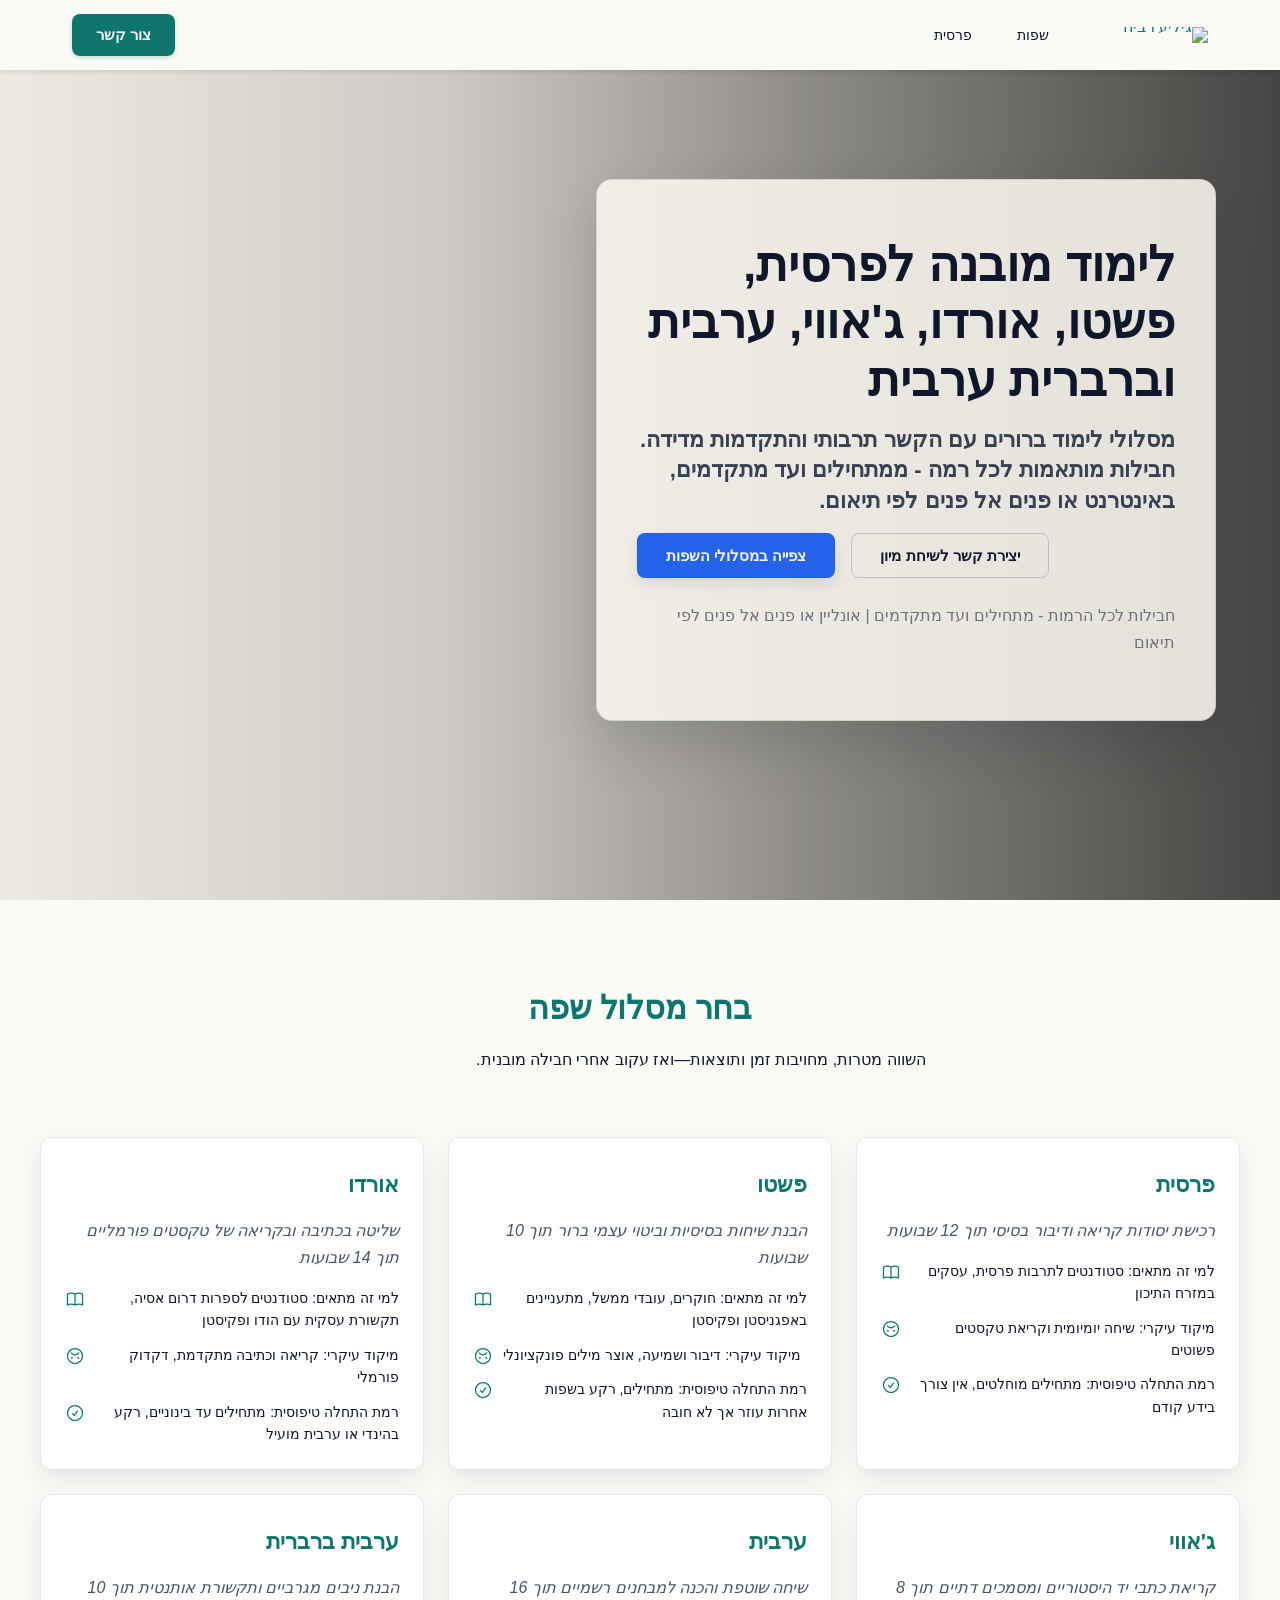
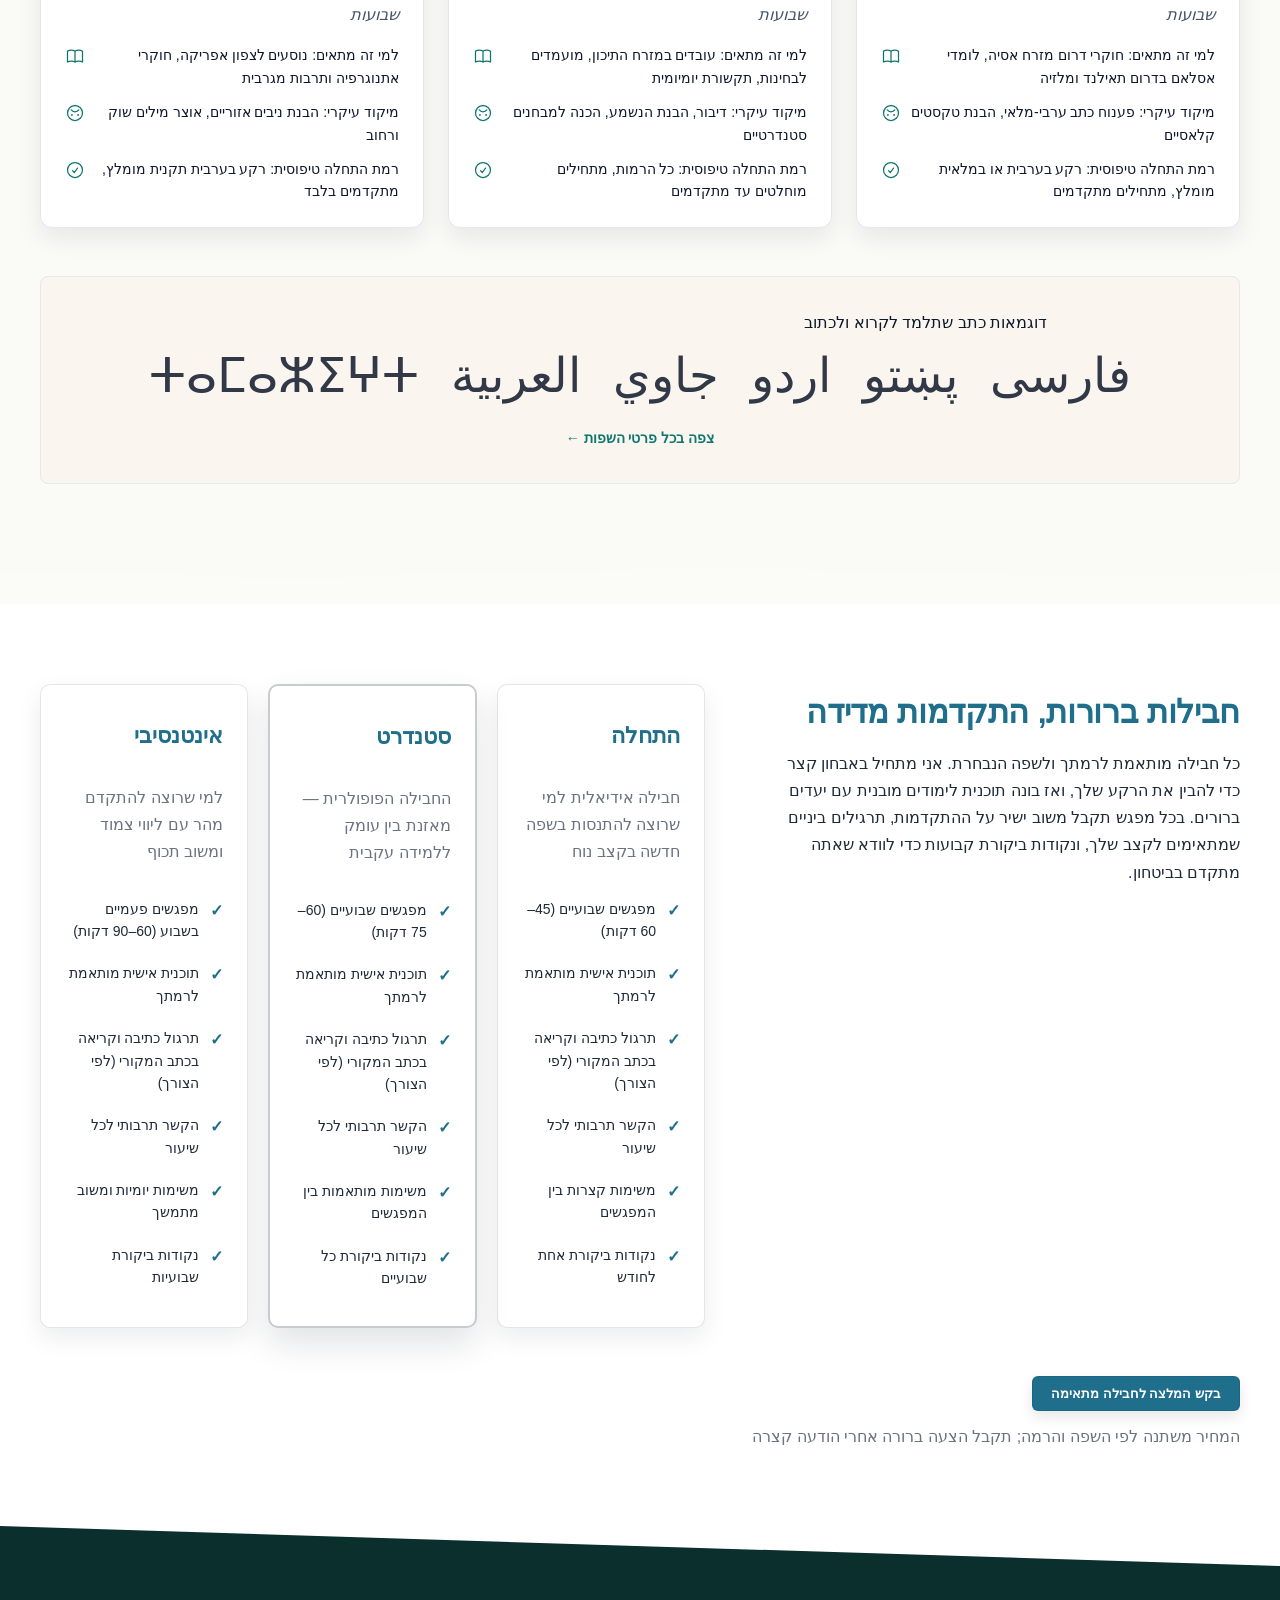
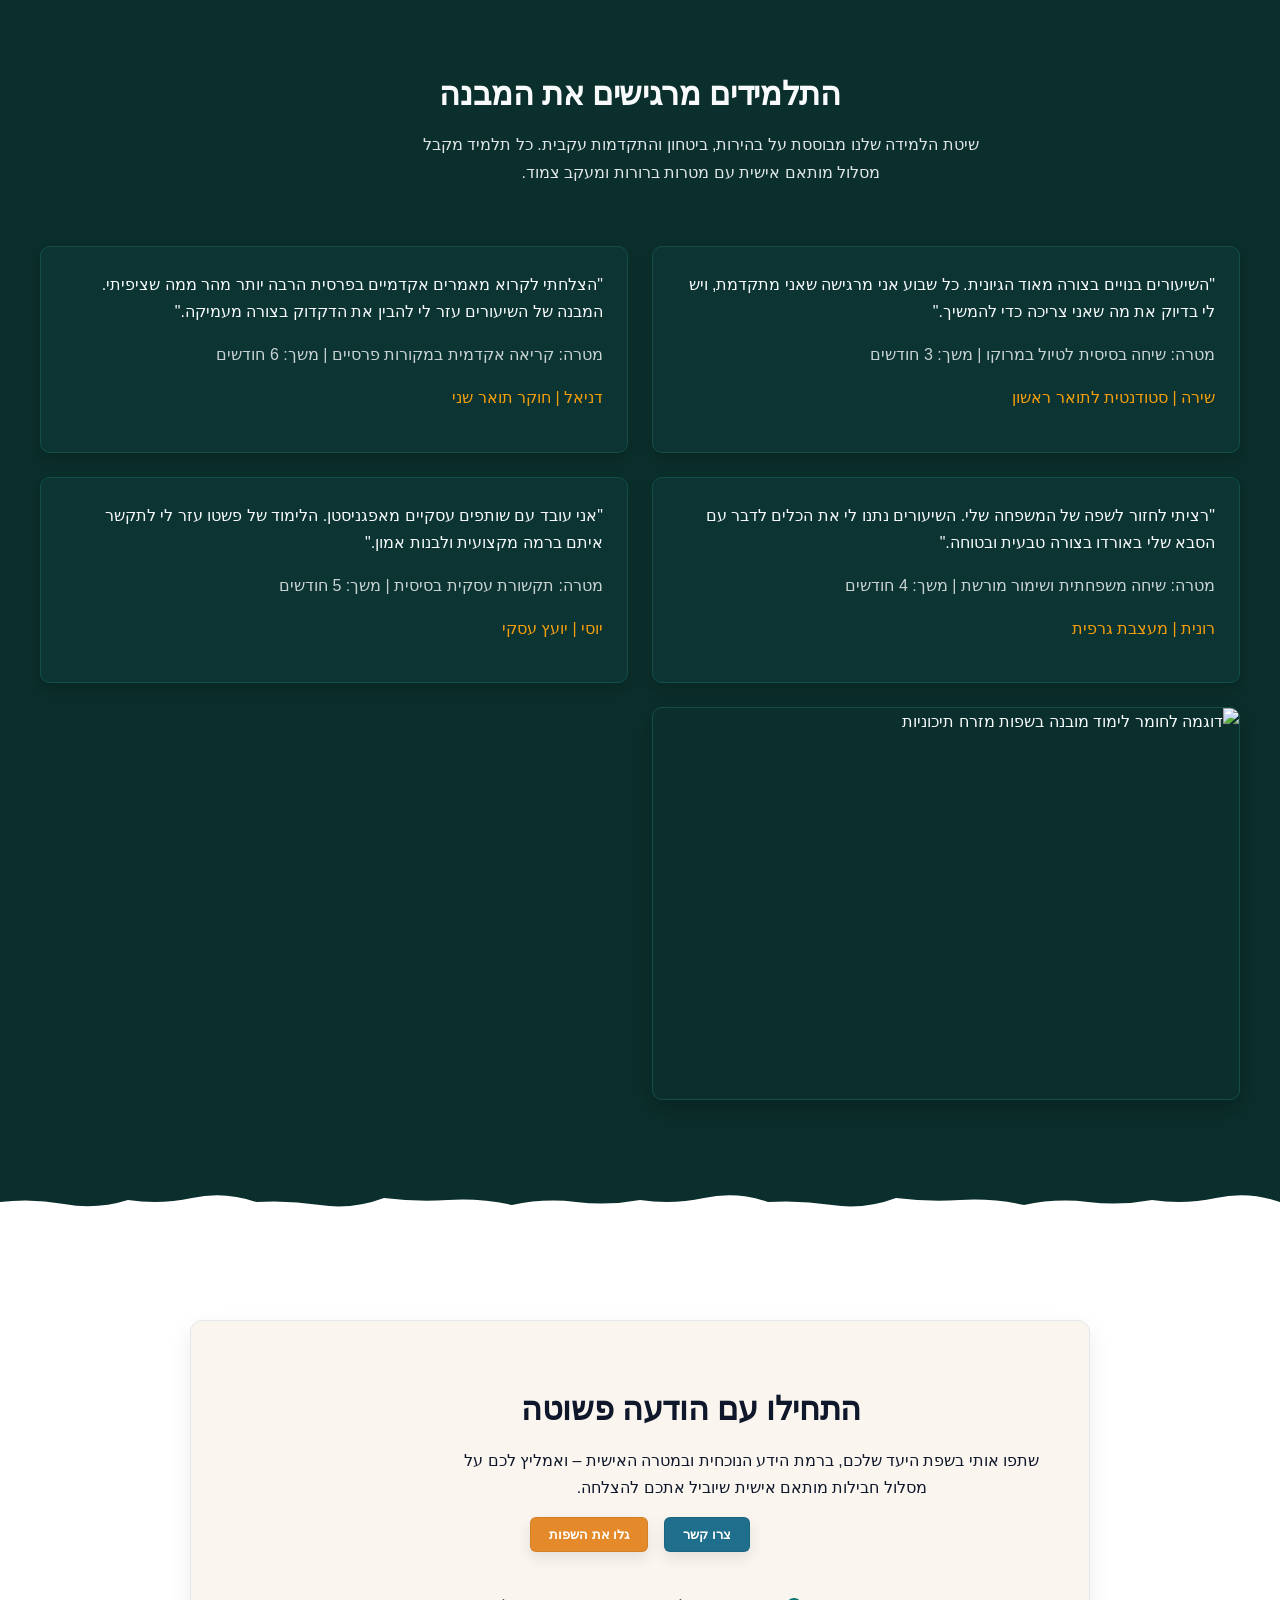
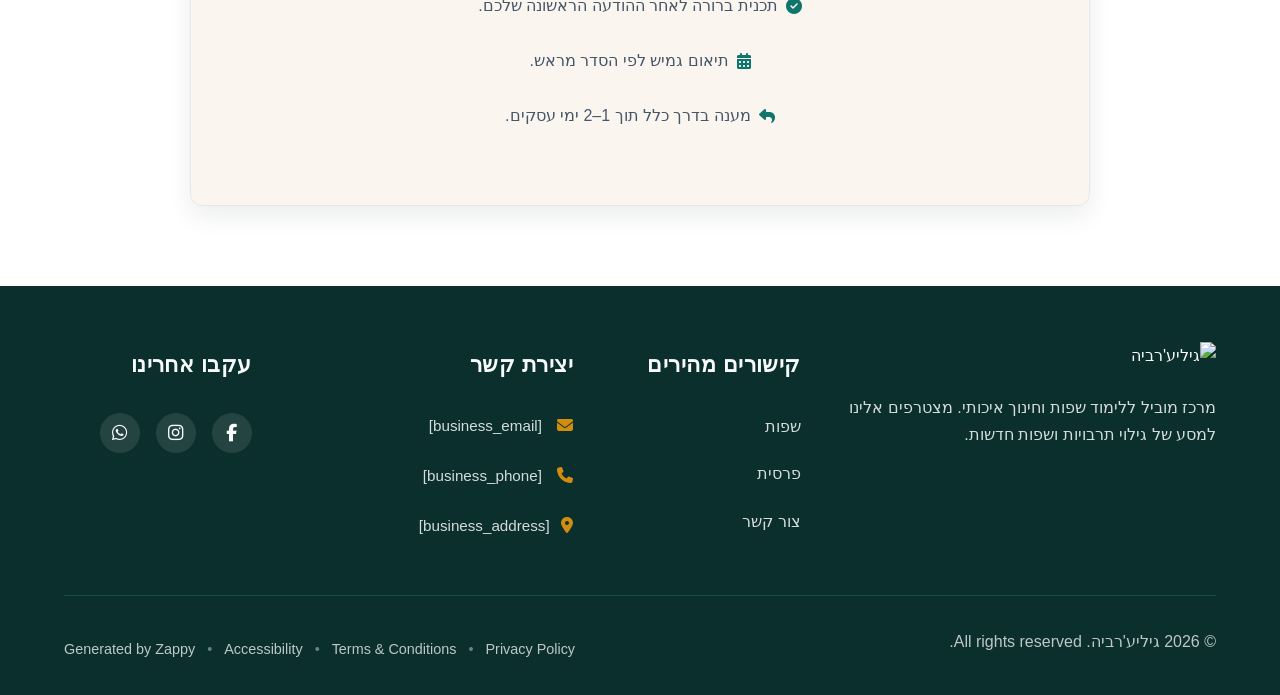
==== index.html @ d0c14323 "Background sync: Progressive GitHub Sync" ====
<!DOCTYPE html>
<html lang="he" dir="rtl">
<head>
    <meta charset="UTF-8">
    <meta name="viewport" content="width=device-width, initial-scale=1.0">
    <meta name="robots" content="index, follow">
    <title>למדו שפות מזרח תיכוניות עם מורה פרטי מומחה — גיליע&#39;רביה</title>
    <meta name="description" content="לימוד פרסית, ערבית, אורדו, פשטו וברברית עם מורה פרטי מנוסה. חבילות לימוד מותאמות אישית לכל שפה. התחילו את המסע הלשוני שלכם עוד היום!">
    <meta name="keywords" content="לימוד ערבית, מורה פרטי לפרסית בישראל, לימוד שפות מזרח תיכוניות בהדרכה פרטית, מורה לאורדו ופשטו, לימוד שפות דרום אסיה">
    
    <!-- Favicons -->
    <link rel="icon" type="image/x-icon" href="/assets/favicon.ico">
    <link rel="icon" type="image/png" sizes="16x16" href="/assets/favicon-16x16.png">
    <link rel="icon" type="image/png" sizes="32x32" href="/assets/favicon-32x32.png">
    <link rel="icon" type="image/png" sizes="48x48" href="/assets/favicon-48x48.png">
    <link rel="icon" type="image/png" sizes="192x192" href="/assets/favicon-192x192.png">
    <link rel="icon" type="image/png" sizes="512x512" href="/assets/favicon-512x512.png">
    <link rel="apple-touch-icon" href="/assets/apple-touch-icon.png">
    <!-- Zappy Analytics -->
<script>
(function() {
  'use strict';
  
  // Configuration
  var config = {
    websiteId: '30eac104-630b-41bf-9811-fc5c2acde9de',
    apiUrl: 'https://api.zappy5.com/api/analytics/track',
    sessionDuration: 30 * 60 * 1000, // 30 minutes
    visitorDuration: 30 * 24 * 60 * 60 * 1000, // 30 days
    trackPageViews: true,
    trackClicks: true,
    trackFormSubmissions: true
  };
  
  // Generate or retrieve persistent visitor ID (30 days)
  function getVisitorId() {
    var visitorKey = 'zappy_visitor_' + config.websiteId;
    var visitor = null;
    
    try {
      visitor = localStorage.getItem(visitorKey);
      if (visitor) {
        var visitorData = JSON.parse(visitor);
        var now = Date.now();
        
        // Check if visitor ID is still valid (30 days)
        if (now - visitorData.created < config.visitorDuration) {
          // Update last seen timestamp
          visitorData.lastSeen = now;
          localStorage.setItem(visitorKey, JSON.stringify(visitorData));
          return visitorData.id;
        }
      }
    } catch (e) {
      console.warn('Zappy Analytics: LocalStorage not available');
    }
    
    // Generate new visitor ID
    var newVisitorId = 'zv_' + Date.now() + '_' + Math.random().toString(36).substr(2, 9);
    
    try {
      localStorage.setItem(visitorKey, JSON.stringify({
        id: newVisitorId,
        created: Date.now(),
        lastSeen: Date.now()
      }));
    } catch (e) {
      // Continue without local storage
    }
    
    return newVisitorId;
  }
  
  // Generate or retrieve session ID (30 minutes)
  function getSessionId() {
    var sessionKey = 'zappy_session_' + config.websiteId;
    var session = null;
    
    try {
      session = sessionStorage.getItem(sessionKey);
      if (session) {
        var sessionData = JSON.parse(session);
        var now = Date.now();
        
        // Check if session is still valid
        if (now - sessionData.timestamp < config.sessionDuration) {
          // Update timestamp
          sessionData.timestamp = now;
          sessionStorage.setItem(sessionKey, JSON.stringify(sessionData));
          return sessionData.id;
        }
      }
    } catch (e) {
      console.warn('Zappy Analytics: SessionStorage not available');
    }
    
    // Generate new session ID
    var newSessionId = 'zs_' + Date.now() + '_' + Math.random().toString(36).substr(2, 9);
    
    try {
      sessionStorage.setItem(sessionKey, JSON.stringify({
        id: newSessionId,
        timestamp: Date.now()
      }));
    } catch (e) {
      // Continue without session storage
    }
    
    return newSessionId;
  }
  
  var visitorId = getVisitorId();
  var sessionId = getSessionId();
  
  // Track an event
  function trackEvent(eventType, data) {
    data = data || {};
    
    var eventData = {
      website_id: config.websiteId,
      event_type: eventType,
      page_path: window.location.pathname,
      referrer: document.referrer || 'direct',
      visitor_id: visitorId,
      session_id: sessionId,
      metadata: data
    };
    
    // Use sendBeacon if available (better for page unload events)
    if (navigator.sendBeacon) {
      var blob = new Blob([JSON.stringify(eventData)], { type: 'application/json' });
      navigator.sendBeacon(config.apiUrl, blob);
    } else {
      // Fallback to fetch
      fetch(config.apiUrl, {
        method: 'POST',
        headers: {
          'Content-Type': 'application/json'
        },
        body: JSON.stringify(eventData),
        keepalive: true
      }).catch(function(error) {
        console.warn('Zappy Analytics: Failed to track event', error);
      });
    }
  }
  
  // Track page view
  if (config.trackPageViews) {
    trackEvent('pageview', {
      title: document.title,
      url: window.location.href
    });
  }
  
  // Track clicks on important elements
  if (config.trackClicks) {
    document.addEventListener('click', function(e) {
      var target = e.target;
      
      // Track button clicks (counted as actions)
      if (target.tagName === 'BUTTON' || target.closest('button')) {
        var button = target.tagName === 'BUTTON' ? target : target.closest('button');
        trackEvent('click', {
          element: 'button',
          text: button.textContent.trim().substring(0, 100),
          id: button.id || null,
          class: button.className || null
        });
      }
      
      // Track link clicks (navigation - not counted as actions)
      else if (target.tagName === 'A' || target.closest('a')) {
        var link = target.tagName === 'A' ? target : target.closest('a');
        trackEvent('navigation', {
          element: 'link',
          text: link.textContent.trim().substring(0, 100),
          href: link.href,
          external: link.hostname !== window.location.hostname
        });
      }
    }, true);
  }
  
  // Track form submissions
  if (config.trackFormSubmissions) {
    document.addEventListener('submit', function(e) {
      var form = e.target;
      
      trackEvent('form_submit', {
        form_id: form.id || null,
        form_name: form.name || null,
        form_action: form.action || null,
        form_method: form.method || 'GET'
      });
    }, true);
  }
  
  // Track time on page (send on page unload)
  var pageLoadTime = Date.now();
  
  window.addEventListener('beforeunload', function() {
    var timeOnPage = Math.floor((Date.now() - pageLoadTime) / 1000); // in seconds
    
    trackEvent('page_unload', {
      time_on_page: timeOnPage,
      page_path: window.location.pathname
    });
  });
  
  // Expose tracking function globally for custom events
  window.zappyAnalytics = {
    track: trackEvent,
    getVisitorId: function() { return visitorId; },
    getSessionId: function() { return sessionId; }
  };
  
})();
</script>
<!-- End Zappy Analytics -->
    <meta property="og:title" content="למדו שפות מזרח תיכוניות עם מורה פרטי מומחה — גיליע'רביה">
  <meta property="og:description" content="לימוד פרסית, ערבית, אורדו, פשטו וברברית עם מורה פרטי מנוסה. חבילות לימוד מותאמות אישית לכל שפה. התחילו את המסע הלשוני שלכם עוד היום!">
  <meta property="og:type" content="website">
  <meta property="og:locale" content="he_IL">
  
  <meta name="twitter:card" content="summary_large_image">
  <meta name="twitter:title" content="למדו שפות מזרח תיכוניות עם מורה פרטי מומחה — גיליע'רביה">
  <meta name="twitter:description" content="לימוד פרסית, ערבית, אורדו, פשטו וברברית עם מורה פרטי מנוסה. חבילות לימוד מותאמות אישית לכל שפה. התחילו את המסע הלשוני שלכם עוד היום!">
  
  <link rel="stylesheet" href="https://cdnjs.cloudflare.com/ajax/libs/font-awesome/6.4.0/css/all.min.css">

    <!-- Favicons -->
    <link rel="icon" type="image/x-icon" href="/assets/favicon.ico">
    <link rel="icon" type="image/png" sizes="16x16" href="/assets/favicon-16x16.png">
    <link rel="icon" type="image/png" sizes="32x32" href="/assets/favicon-32x32.png">
    <link rel="icon" type="image/png" sizes="48x48" href="/assets/favicon-48x48.png">
    <link rel="icon" type="image/png" sizes="192x192" href="/assets/favicon-192x192.png">
    <link rel="icon" type="image/png" sizes="512x512" href="/assets/favicon-512x512.png">
    <link rel="apple-touch-icon" href="/assets/apple-touch-icon.png">
    <!-- Cookie Consent -->
    <link rel="stylesheet" href="https://cdn.jsdelivr.net/npm/vanilla-cookieconsent@3/dist/cookieconsent.css">
    <script src="https://cdn.jsdelivr.net/npm/vanilla-cookieconsent@3/dist/cookieconsent.umd.js"></script>
    <!-- Mickidum Accessibility Toolbar -->
    <script src="https://cdn.jsdelivr.net/gh/mickidum/acc_toolbar/acctoolbar/acctoolbar.min.js"></script>
    <link rel="stylesheet" href="/styles.css">

    <style id="zappy-dropdown-submenu-styles">
      /* ========== DESKTOP DROPDOWN SUBMENU STYLES ========== */
      /* Base styles for dropdown submenus - parent must be positioned */
      .nav-menu li:has(.sub-menu), nav li:has(.sub-menu), .navbar li:has(.sub-menu), #navMenu li:has(.sub-menu) { position: relative; }
      /* Submenu base - hidden by default */
      .nav-menu .sub-menu, nav .sub-menu, .navbar .sub-menu, #navMenu .sub-menu { display: block !important; position: absolute !important; top: 100%; left: 0; min-width: 220px; background: white; border-radius: 8px; box-shadow: 0 8px 25px rgba(0,0,0,0.15); padding: 8px 0; opacity: 0; visibility: hidden; transform: translateY(10px); transition: all 0.3s ease; z-index: 1000; list-style: none; pointer-events: none; }
      /* CRITICAL: Desktop hover styles to show dropdown */
      .nav-menu li:hover > .sub-menu, nav li:hover > .sub-menu, .navbar li:hover > .sub-menu, #navMenu li:hover > .sub-menu { opacity: 1 !important; visibility: visible !important; transform: translateY(0) !important; pointer-events: auto !important; }
      /* Submenu item styling */
      .sub-menu li { list-style: none; margin: 0; padding: 0; }
      .sub-menu a { display: block !important; padding: 10px 16px !important; color: #333 !important; font-weight: 500; text-decoration: none; white-space: nowrap; transition: background-color 0.2s; }
      .sub-menu a:hover { background-color: #f5f5f5; }
      /* RTL (Hebrew/Arabic) dropdown positioning */
      [dir="rtl"] .nav-menu .sub-menu, [dir="rtl"] nav .sub-menu, [dir="rtl"] .navbar .sub-menu, html[lang="he"] .nav-menu .sub-menu, html[lang="he"] nav .sub-menu, html[lang="he"] .navbar .sub-menu, html[lang="ar"] .nav-menu .sub-menu, html[lang="ar"] nav .sub-menu, html[lang="ar"] .navbar .sub-menu { left: auto !important; right: 0 !important; }
      /* Hide empty dropdown menus */
      .sub-menu:empty, .sub-menu:not(:has(li:not(.zappy-hidden-menu-item))), .sub-menu:not(:has(li)) { display: none !important; opacity: 0 !important; visibility: hidden !important; pointer-events: none !important; }
      /* Desktop: show submenu on Menu Group hover */
      li:has(.menu-group-title):hover > .sub-menu { opacity: 1 !important; visibility: visible !important; transform: translateY(0) !important; pointer-events: auto !important; }
      /* Menu Group title styling */
      .nav-menu > li > .menu-group-title, #navMenu > li > .menu-group-title { display: inline-block; padding: 0.5rem 1rem; cursor: default; user-select: none; }
      
      /* ========== MOBILE SUBMENU STYLES ========== */
      @media (max-width: 768px) {
        .nav-menu .sub-menu, nav .sub-menu, .navbar .sub-menu, #navMenu .sub-menu { position: static !important; transform: none !important; box-shadow: none !important; background: transparent !important; max-height: 0; overflow: hidden; opacity: 0; visibility: hidden; transition: max-height 0.3s ease, opacity 0.3s ease; padding: 0 !important; border-radius: 0 !important; }
        .sub-menu.mobile-expanded { max-height: 500px !important; opacity: 1 !important; visibility: visible !important; padding: 8px 0 8px 16px !important; }
        [dir="rtl"] .sub-menu.mobile-expanded, html[lang="he"] .sub-menu.mobile-expanded { padding: 8px 16px 8px 0 !important; }
        /* Disable hover behavior on mobile */
        .nav-menu li:hover > .sub-menu, nav li:hover > .sub-menu, .navbar li:hover > .sub-menu, #navMenu li:hover > .sub-menu { opacity: 0; visibility: hidden; pointer-events: none; }
        .nav-menu li > .sub-menu.mobile-expanded, nav li > .sub-menu.mobile-expanded, .navbar li > .sub-menu.mobile-expanded, #navMenu li > .sub-menu.mobile-expanded { opacity: 1 !important; visibility: visible !important; pointer-events: auto !important; }
        .nav-menu li:has(.sub-menu), nav li:has(.sub-menu), .navbar li:has(.sub-menu), #navMenu li:has(.sub-menu) { display: flex !important; flex-wrap: wrap !important; align-items: center !important; position: relative !important; min-height: 44px !important; }
        .nav-menu li:has(.sub-menu) > a, nav li:has(.sub-menu) > a, .navbar li:has(.sub-menu) > a, #navMenu li:has(.sub-menu) > a { flex: 1 !important; min-width: 0 !important; }
        .nav-menu li:has(.sub-menu) > .menu-group-title, nav li:has(.sub-menu) > .menu-group-title, .navbar li:has(.sub-menu) > .menu-group-title, #navMenu li:has(.sub-menu) > .menu-group-title { flex: 1 !important; min-width: 0 !important; padding: 0 !important; line-height: inherit !important; }
        .nav-menu li:has(.sub-menu) > .sub-menu, nav li:has(.sub-menu) > .sub-menu, .navbar li:has(.sub-menu) > .sub-menu, #navMenu li:has(.sub-menu) > .sub-menu { flex-basis: 100% !important; width: 100% !important; }
        .nav-menu li:has(.sub-menu) > a [class*="chevron"], .nav-menu li:has(.sub-menu) > a [class*="arrow"], .nav-menu li:has(.sub-menu) > a .fa-chevron-down, .nav-menu li:has(.sub-menu) > a .fa-angle-down, nav li:has(.sub-menu) > a [class*="chevron"], nav li:has(.sub-menu) > a [class*="arrow"], #navMenu li:has(.sub-menu) > a [class*="chevron"], #navMenu li:has(.sub-menu) > a [class*="arrow"] { display: none !important; visibility: hidden !important; }
        .mobile-submenu-toggle { display: flex !important; align-items: center !important; justify-content: center !important; width: 44px !important; height: auto !important; background: transparent !important; border: none !important; cursor: pointer !important; color: var(--text-dark) !important; position: static !important; flex-shrink: 0 !important; align-self: stretch !important; z-index: 2 !important; padding: 0 !important; margin: 0 !important; }
        .mobile-submenu-toggle::after { content: '' !important; width: 0 !important; height: 0 !important; border-left: 6px solid transparent !important; border-right: 6px solid transparent !important; border-top: 7px solid currentColor !important; transition: transform 0.3s ease !important; }
        .mobile-submenu-toggle.expanded::after { transform: rotate(180deg) !important; }
        .sub-menu a { padding: 10px 0 !important; display: block !important; color: var(--text-dark) !important; }
        .navbar .sub-menu li a, nav.navbar .sub-menu li a, .zappy-products-dropdown .sub-menu a { color: var(--text-dark) !important; }
      }
      @media (min-width: 769px) { .mobile-submenu-toggle { display: none !important; } }
    </style>

    <style id="zappy-widget-visibility">
      #mic-access-tool-general-button, .mic-access-tool-general-button,
      #mic-init-access-tool .mic-access-tool-general-button, #mic-init-access-tool #mic-access-tool-general-button,
      ._access-icon, #mic-access-tool-box, .mic-access-tool-box,
      #mic-init-access-tool #mic-access-tool-box, div[id*="mic-access-tool-box"], ._access-menu {
        display: none !important; visibility: hidden !important; opacity: 0 !important; pointer-events: none !important;
      }
    </style>
</head>
<body>

  <nav class="navbar" dir="rtl">
  <button class="mobile-toggle" id="mobileToggle" aria-label="Menu">
    <svg class="hamburger-icon" width="24" height="24" viewbox="0 0 24 24" fill="none">
      <path d="M3 12h18M3 6h18M3 18h18" stroke="currentColor" stroke-width="2" stroke-linecap="round"></path>
    </svg>
    <svg class="close-icon" width="24" height="24" viewbox="0 0 24 24" fill="none" style="display:none;">
      <path d="M18 6L6 18M6 6l12 12" stroke="currentColor" stroke-width="2" stroke-linecap="round"></path>
    </svg>
  </button>
  
  <button class="phone-header-btn" aria-label="Call">
    <svg width="20" height="20" viewbox="0 0 24 24" fill="currentColor">
      <path d="M22 16.92v3a2 2 0 0 1-2.18 2 19.79 19.79 0 0 1-8.63-3.07 19.5 19.5 0 0 1-6-6 19.79 19.79 0 0 1-3.07-8.67A2 2 0 0 1 4.11 2h3a2 2 0 0 1 2 1.72 12.84 12.84 0 0 0 .7 2.81 2 2 0 0 1-.45 2.11L8.09 9.91a16 16 0 0 0 6 6l1.27-1.27a2 2 0 0 1 2.11-.45 12.84 12.84 0 0 0 2.81.7A2 2 0 0 1 22 16.92z"></path>
    </svg>
  </button>
  
  <div class="nav-container">
    <div class="nav-brand">
      <a href="/" class="logo-link">
        <img src="/assets/business-logo.webp" alt="גיליע&#39;רביה" class="logo">
      </a>
    </div>
    
    <ul class="nav-menu" id="navMenu"><li><a href="/languages">שפות</a></li><li><a href="/languages/persian">פרסית</a></li></ul>
    
    <div class="nav-cta-container">
      <a href="/contact" class="nav-cta-btn">צור קשר</a>
    </div>
  </div>
</nav>
  
  <main>
    <section class="index-hero-section" data-layout-spec="בית-hero" data-hero-type="fullscreen-scrim">
  <div class="index-hero-section__bg-wrapper">
    <img data-hero-bg="true" data-placeholder="index-hero-bg" data-context="Bright, warm tutoring moment: a clean wooden desk with an open notebook showing Arabic script practice, a pen resting on the page, soft natural daylight streaming from a window, creating a calm and focused learning atmosphere. The scene should feel inviting and educational, with subtle warm tones and gentle shadows. The composition should leave clear space in the center-right area for text overlay." width="1920" height="1080" src="/assets/site-index-hero-bg.webp" alt="סביבת לימוד שקטה ומזמינה עם מחברת ערבית פתוחה על שולחן עץ" class="index-hero-section__bg-image">
  </div>
  
  <div class="index-hero-section__scrim" aria-hidden="true"></div>
  
  <div class="index-hero-section__content-wrapper">
    <div class="index-hero-section__overlay-card">
      <h1 class="index-hero-section__headline">לימוד מובנה לפרסית, פשטו, אורדו, ג'אווי, ערבית וברברית ערבית</h1>
      <h3 class="index-hero-section__subtitle">מסלולי לימוד ברורים עם הקשר תרבותי והתקדמות מדידה. חבילות מותאמות לכל רמה - ממתחילים ועד מתקדמים, באינטרנט או פנים אל פנים לפי תיאום.</h3>
      
      <div class="index-hero-section__cta-row">
        <a href="/languages" class="index-hero-section__btn-primary">צפייה במסלולי השפות</a>
        <a href="/contact" class="index-hero-section__btn-secondary">יצירת קשר לשיחת מיון</a>
      </div>
      
      <p class="index-hero-section__micro-proof">חבילות לכל הרמות - מתחילים ועד מתקדמים | אונליין או פנים אל פנים לפי תיאום</p>
    </div>
  </div>
</section>

<section class="index-showcase-section" data-layout-spec="בית-showcase">
  <div class="showcase-container">
    <div class="showcase-intro">
      <h2>בחר מסלול שפה</h2>
      <p>השווה מטרות, מחויבות זמן ותוצאות—ואז עקוב אחרי חבילה מובנית.</p>
    </div>

    <div class="showcase-grid">
      <!-- Card 1: Persian -->
      <div class="language-card">
        <h3>פרסית</h3>
        <p class="card-promise">רכישת יסודות קריאה ודיבור בסיסי תוך 12 שבועות</p>
        <ul class="card-bullets">
          <li>
            <svg data-element-type="icon" data-icon-type="svg" class="bullet-icon" viewbox="0 0 24 24" fill="none" xmlns="http://www.w3.org/2000/svg">
              <path d="M12 6.25278V19.2528M12 6.25278C10.8321 5.47686 9.24649 5 7.5 5C5.75351 5 4.16789 5.47686 3 6.25278V19.2528C4.16789 18.4769 5.75351 18 7.5 18C9.24649 18 10.8321 18.4769 12 19.2528M12 6.25278C13.1679 5.47686 14.7535 5 16.5 5C18.2465 5 19.8321 5.47686 21 6.25278V19.2528C19.8321 18.4769 18.2465 18 16.5 18C14.7535 18 13.1679 18.4769 12 19.2528" stroke="currentColor" stroke-width="1.5" stroke-linecap="round" stroke-linejoin="round"></path>
            </svg>
            <span>למי זה מתאים: סטודנטים לתרבות פרסית, עסקים במזרח התיכון</span>
          </li>
          <li>
            <svg data-element-type="icon" data-icon-type="svg" class="bullet-icon" viewbox="0 0 24 24" fill="none" xmlns="http://www.w3.org/2000/svg">
              <path d="M7.5 8.25C7.5 8.25 9 10.5 12 10.5C15 10.5 16.5 8.25 16.5 8.25M8.25 14.25H8.26M15.75 14.25H15.76M21 12C21 16.9706 16.9706 21 12 21C7.02944 21 3 16.9706 3 12C3 7.02944 7.02944 3 12 3C16.9706 3 21 7.02944 21 12ZM8.625 14.25C8.625 14.4571 8.45711 14.625 8.25 14.625C8.04289 14.625 7.875 14.4571 7.875 14.25C7.875 14.0429 8.04289 13.875 8.25 13.875C8.45711 13.875 8.625 14.0429 8.625 14.25ZM16.125 14.25C16.125 14.4571 15.9571 14.625 15.75 14.625C15.5429 14.625 15.375 14.4571 15.375 14.25C15.375 14.0429 15.5429 13.875 15.75 13.875C15.9571 13.875 16.125 14.0429 16.125 14.25Z" stroke="currentColor" stroke-width="1.5" stroke-linecap="round" stroke-linejoin="round"></path>
            </svg>
            <span>מיקוד עיקרי: שיחה יומיומית וקריאת טקסטים פשוטים</span>
          </li>
          <li>
            <svg data-element-type="icon" data-icon-type="svg" class="bullet-icon" viewbox="0 0 24 24" fill="none" xmlns="http://www.w3.org/2000/svg">
              <path d="M9 12.75L11.25 15L15 9.75M21 12C21 16.9706 16.9706 21 12 21C7.02944 21 3 16.9706 3 12C3 7.02944 7.02944 3 12 3C16.9706 3 21 7.02944 21 12Z" stroke="currentColor" stroke-width="1.5" stroke-linecap="round" stroke-linejoin="round"></path>
            </svg>
            <span>רמת התחלה טיפוסית: מתחילים מוחלטים, אין צורך בידע קודם</span>
          </li>
        </ul>
      </div>

      <!-- Card 2: Pashto -->
      <div class="language-card">
        <h3>פשטו</h3>
        <p class="card-promise">הבנת שיחות בסיסיות וביטוי עצמי ברור תוך 10 שבועות</p>
        <ul class="card-bullets">
          <li>
            <svg data-element-type="icon" data-icon-type="svg" class="bullet-icon" viewbox="0 0 24 24" fill="none" xmlns="http://www.w3.org/2000/svg">
              <path d="M12 6.25278V19.2528M12 6.25278C10.8321 5.47686 9.24649 5 7.5 5C5.75351 5 4.16789 5.47686 3 6.25278V19.2528C4.16789 18.4769 5.75351 18 7.5 18C9.24649 18 10.8321 18.4769 12 19.2528M12 6.25278C13.1679 5.47686 14.7535 5 16.5 5C18.2465 5 19.8321 5.47686 21 6.25278V19.2528C19.8321 18.4769 18.2465 18 16.5 18C14.7535 18 13.1679 18.4769 12 19.2528" stroke="currentColor" stroke-width="1.5" stroke-linecap="round" stroke-linejoin="round"></path>
            </svg>
            <span>למי זה מתאים: חוקרים, עובדי ממשל, מתעניינים באפגניסטן ופקיסטן</span>
          </li>
          <li>
            <svg data-element-type="icon" data-icon-type="svg" class="bullet-icon" viewbox="0 0 24 24" fill="none" xmlns="http://www.w3.org/2000/svg">
              <path d="M7.5 8.25C7.5 8.25 9 10.5 12 10.5C15 10.5 16.5 8.25 16.5 8.25M8.25 14.25H8.26M15.75 14.25H15.76M21 12C21 16.9706 16.9706 21 12 21C7.02944 21 3 16.9706 3 12C3 7.02944 7.02944 3 12 3C16.9706 3 21 7.02944 21 12ZM8.625 14.25C8.625 14.4571 8.45711 14.625 8.25 14.625C8.04289 14.625 7.875 14.4571 7.875 14.25C7.875 14.0429 8.04289 13.875 8.25 13.875C8.45711 13.875 8.625 14.0429 8.625 14.25ZM16.125 14.25C16.125 14.4571 15.9571 14.625 15.75 14.625C15.5429 14.625 15.375 14.4571 15.375 14.25C15.375 14.0429 15.5429 13.875 15.75 13.875C15.9571 13.875 16.125 14.0429 16.125 14.25Z" stroke="currentColor" stroke-width="1.5" stroke-linecap="round" stroke-linejoin="round"></path>
            </svg>
            <span>מיקוד עיקרי: דיבור ושמיעה, אוצר מילים פונקציונלי</span>
          </li>
          <li>
            <svg data-element-type="icon" data-icon-type="svg" class="bullet-icon" viewbox="0 0 24 24" fill="none" xmlns="http://www.w3.org/2000/svg">
              <path d="M9 12.75L11.25 15L15 9.75M21 12C21 16.9706 16.9706 21 12 21C7.02944 21 3 16.9706 3 12C3 7.02944 7.02944 3 12 3C16.9706 3 21 7.02944 21 12Z" stroke="currentColor" stroke-width="1.5" stroke-linecap="round" stroke-linejoin="round"></path>
            </svg>
            <span>רמת התחלה טיפוסית: מתחילים, רקע בשפות אחרות עוזר אך לא חובה</span>
          </li>
        </ul>
      </div>

      <!-- Card 3: Urdu -->
      <div class="language-card">
        <h3>אורדו</h3>
        <p class="card-promise">שליטה בכתיבה ובקריאה של טקסטים פורמליים תוך 14 שבועות</p>
        <ul class="card-bullets">
          <li>
            <svg data-element-type="icon" data-icon-type="svg" class="bullet-icon" viewbox="0 0 24 24" fill="none" xmlns="http://www.w3.org/2000/svg">
              <path d="M12 6.25278V19.2528M12 6.25278C10.8321 5.47686 9.24649 5 7.5 5C5.75351 5 4.16789 5.47686 3 6.25278V19.2528C4.16789 18.4769 5.75351 18 7.5 18C9.24649 18 10.8321 18.4769 12 19.2528M12 6.25278C13.1679 5.47686 14.7535 5 16.5 5C18.2465 5 19.8321 5.47686 21 6.25278V19.2528C19.8321 18.4769 18.2465 18 16.5 18C14.7535 18 13.1679 18.4769 12 19.2528" stroke="currentColor" stroke-width="1.5" stroke-linecap="round" stroke-linejoin="round"></path>
            </svg>
            <span>למי זה מתאים: סטודנטים לספרות דרום אסיה, תקשורת עסקית עם הודו ופקיסטן</span>
          </li>
          <li>
            <svg data-element-type="icon" data-icon-type="svg" class="bullet-icon" viewbox="0 0 24 24" fill="none" xmlns="http://www.w3.org/2000/svg">
              <path d="M7.5 8.25C7.5 8.25 9 10.5 12 10.5C15 10.5 16.5 8.25 16.5 8.25M8.25 14.25H8.26M15.75 14.25H15.76M21 12C21 16.9706 16.9706 21 12 21C7.02944 21 3 16.9706 3 12C3 7.02944 7.02944 3 12 3C16.9706 3 21 7.02944 21 12ZM8.625 14.25C8.625 14.4571 8.45711 14.625 8.25 14.625C8.04289 14.625 7.875 14.4571 7.875 14.25C7.875 14.0429 8.04289 13.875 8.25 13.875C8.45711 13.875 8.625 14.0429 8.625 14.25ZM16.125 14.25C16.125 14.4571 15.9571 14.625 15.75 14.625C15.5429 14.625 15.375 14.4571 15.375 14.25C15.375 14.0429 15.5429 13.875 15.75 13.875C15.9571 13.875 16.125 14.0429 16.125 14.25Z" stroke="currentColor" stroke-width="1.5" stroke-linecap="round" stroke-linejoin="round"></path>
            </svg>
            <span>מיקוד עיקרי: קריאה וכתיבה מתקדמת, דקדוק פורמלי</span>
          </li>
          <li>
            <svg data-element-type="icon" data-icon-type="svg" class="bullet-icon" viewbox="0 0 24 24" fill="none" xmlns="http://www.w3.org/2000/svg">
              <path d="M9 12.75L11.25 15L15 9.75M21 12C21 16.9706 16.9706 21 12 21C7.02944 21 3 16.9706 3 12C3 7.02944 7.02944 3 12 3C16.9706 3 21 7.02944 21 12Z" stroke="currentColor" stroke-width="1.5" stroke-linecap="round" stroke-linejoin="round"></path>
            </svg>
            <span>רמת התחלה טיפוסית: מתחילים עד בינוניים, רקע בהינדי או ערבית מועיל</span>
          </li>
        </ul>
      </div>

      <!-- Card 4: Jawi -->
      <div class="language-card">
        <h3>ג'אווי</h3>
        <p class="card-promise">קריאת כתבי יד היסטוריים ומסמכים דתיים תוך 8 שבועות</p>
        <ul class="card-bullets">
          <li>
            <svg data-element-type="icon" data-icon-type="svg" class="bullet-icon" viewbox="0 0 24 24" fill="none" xmlns="http://www.w3.org/2000/svg">
              <path d="M12 6.25278V19.2528M12 6.25278C10.8321 5.47686 9.24649 5 7.5 5C5.75351 5 4.16789 5.47686 3 6.25278V19.2528C4.16789 18.4769 5.75351 18 7.5 18C9.24649 18 10.8321 18.4769 12 19.2528M12 6.25278C13.1679 5.47686 14.7535 5 16.5 5C18.2465 5 19.8321 5.47686 21 6.25278V19.2528C19.8321 18.4769 18.2465 18 16.5 18C14.7535 18 13.1679 18.4769 12 19.2528" stroke="currentColor" stroke-width="1.5" stroke-linecap="round" stroke-linejoin="round"></path>
            </svg>
            <span>למי זה מתאים: חוקרי דרום מזרח אסיה, לומדי אסלאם בדרום תאילנד ומלזיה</span>
          </li>
          <li>
            <svg data-element-type="icon" data-icon-type="svg" class="bullet-icon" viewbox="0 0 24 24" fill="none" xmlns="http://www.w3.org/2000/svg">
              <path d="M7.5 8.25C7.5 8.25 9 10.5 12 10.5C15 10.5 16.5 8.25 16.5 8.25M8.25 14.25H8.26M15.75 14.25H15.76M21 12C21 16.9706 16.9706 21 12 21C7.02944 21 3 16.9706 3 12C3 7.02944 7.02944 3 12 3C16.9706 3 21 7.02944 21 12ZM8.625 14.25C8.625 14.4571 8.45711 14.625 8.25 14.625C8.04289 14.625 7.875 14.4571 7.875 14.25C7.875 14.0429 8.04289 13.875 8.25 13.875C8.45711 13.875 8.625 14.0429 8.625 14.25ZM16.125 14.25C16.125 14.4571 15.9571 14.625 15.75 14.625C15.5429 14.625 15.375 14.4571 15.375 14.25C15.375 14.0429 15.5429 13.875 15.75 13.875C15.9571 13.875 16.125 14.0429 16.125 14.25Z" stroke="currentColor" stroke-width="1.5" stroke-linecap="round" stroke-linejoin="round"></path>
            </svg>
            <span>מיקוד עיקרי: פענוח כתב ערבי-מלאי, הבנת טקסטים קלאסיים</span>
          </li>
          <li>
            <svg data-element-type="icon" data-icon-type="svg" class="bullet-icon" viewbox="0 0 24 24" fill="none" xmlns="http://www.w3.org/2000/svg">
              <path d="M9 12.75L11.25 15L15 9.75M21 12C21 16.9706 16.9706 21 12 21C7.02944 21 3 16.9706 3 12C3 7.02944 7.02944 3 12 3C16.9706 3 21 7.02944 21 12Z" stroke="currentColor" stroke-width="1.5" stroke-linecap="round" stroke-linejoin="round"></path>
            </svg>
            <span>רמת התחלה טיפוסית: רקע בערבית או במלאית מומלץ, מתחילים מתקדמים</span>
          </li>
        </ul>
      </div>

      <!-- Card 5: Arabic -->
      <div class="language-card">
        <h3>ערבית</h3>
        <p class="card-promise">שיחה שוטפת והכנה למבחנים רשמיים תוך 16 שבועות</p>
        <ul class="card-bullets">
          <li>
            <svg data-element-type="icon" data-icon-type="svg" class="bullet-icon" viewbox="0 0 24 24" fill="none" xmlns="http://www.w3.org/2000/svg">
              <path d="M12 6.25278V19.2528M12 6.25278C10.8321 5.47686 9.24649 5 7.5 5C5.75351 5 4.16789 5.47686 3 6.25278V19.2528C4.16789 18.4769 5.75351 18 7.5 18C9.24649 18 10.8321 18.4769 12 19.2528M12 6.25278C13.1679 5.47686 14.7535 5 16.5 5C18.2465 5 19.8321 5.47686 21 6.25278V19.2528C19.8321 18.4769 18.2465 18 16.5 18C14.7535 18 13.1679 18.4769 12 19.2528" stroke="currentColor" stroke-width="1.5" stroke-linecap="round" stroke-linejoin="round"></path>
            </svg>
            <span>למי זה מתאים: עובדים במזרח התיכון, מועמדים לבחינות, תקשורת יומיומית</span>
          </li>
          <li>
            <svg data-element-type="icon" data-icon-type="svg" class="bullet-icon" viewbox="0 0 24 24" fill="none" xmlns="http://www.w3.org/2000/svg">
              <path d="M7.5 8.25C7.5 8.25 9 10.5 12 10.5C15 10.5 16.5 8.25 16.5 8.25M8.25 14.25H8.26M15.75 14.25H15.76M21 12C21 16.9706 16.9706 21 12 21C7.02944 21 3 16.9706 3 12C3 7.02944 7.02944 3 12 3C16.9706 3 21 7.02944 21 12ZM8.625 14.25C8.625 14.4571 8.45711 14.625 8.25 14.625C8.04289 14.625 7.875 14.4571 7.875 14.25C7.875 14.0429 8.04289 13.875 8.25 13.875C8.45711 13.875 8.625 14.0429 8.625 14.25ZM16.125 14.25C16.125 14.4571 15.9571 14.625 15.75 14.625C15.5429 14.625 15.375 14.4571 15.375 14.25C15.375 14.0429 15.5429 13.875 15.75 13.875C15.9571 13.875 16.125 14.0429 16.125 14.25Z" stroke="currentColor" stroke-width="1.5" stroke-linecap="round" stroke-linejoin="round"></path>
            </svg>
            <span>מיקוד עיקרי: דיבור, הבנת הנשמע, הכנה למבחנים סטנדרטיים</span>
          </li>
          <li>
            <svg data-element-type="icon" data-icon-type="svg" class="bullet-icon" viewbox="0 0 24 24" fill="none" xmlns="http://www.w3.org/2000/svg">
              <path d="M9 12.75L11.25 15L15 9.75M21 12C21 16.9706 16.9706 21 12 21C7.02944 21 3 16.9706 3 12C3 7.02944 7.02944 3 12 3C16.9706 3 21 7.02944 21 12Z" stroke="currentColor" stroke-width="1.5" stroke-linecap="round" stroke-linejoin="round"></path>
            </svg>
            <span>רמת התחלה טיפוסית: כל הרמות, מתחילים מוחלטים עד מתקדמים</span>
          </li>
        </ul>
      </div>

      <!-- Card 6: Berber Arabic -->
      <div class="language-card">
        <h3>ערבית ברברית</h3>
        <p class="card-promise">הבנת ניבים מגרביים ותקשורת אותנטית תוך 10 שבועות</p>
        <ul class="card-bullets">
          <li>
            <svg data-element-type="icon" data-icon-type="svg" class="bullet-icon" viewbox="0 0 24 24" fill="none" xmlns="http://www.w3.org/2000/svg">
              <path d="M12 6.25278V19.2528M12 6.25278C10.8321 5.47686 9.24649 5 7.5 5C5.75351 5 4.16789 5.47686 3 6.25278V19.2528C4.16789 18.4769 5.75351 18 7.5 18C9.24649 18 10.8321 18.4769 12 19.2528M12 6.25278C13.1679 5.47686 14.7535 5 16.5 5C18.2465 5 19.8321 5.47686 21 6.25278V19.2528C19.8321 18.4769 18.2465 18 16.5 18C14.7535 18 13.1679 18.4769 12 19.2528" stroke="currentColor" stroke-width="1.5" stroke-linecap="round" stroke-linejoin="round"></path>
            </svg>
            <span>למי זה מתאים: נוסעים לצפון אפריקה, חוקרי אתנוגרפיה ותרבות מגרבית</span>
          </li>
          <li>
            <svg data-element-type="icon" data-icon-type="svg" class="bullet-icon" viewbox="0 0 24 24" fill="none" xmlns="http://www.w3.org/2000/svg">
              <path d="M7.5 8.25C7.5 8.25 9 10.5 12 10.5C15 10.5 16.5 8.25 16.5 8.25M8.25 14.25H8.26M15.75 14.25H15.76M21 12C21 16.9706 16.9706 21 12 21C7.02944 21 3 16.9706 3 12C3 7.02944 7.02944 3 12 3C16.9706 3 21 7.02944 21 12ZM8.625 14.25C8.625 14.4571 8.45711 14.625 8.25 14.625C8.04289 14.625 7.875 14.4571 7.875 14.25C7.875 14.0429 8.04289 13.875 8.25 13.875C8.45711 13.875 8.625 14.0429 8.625 14.25ZM16.125 14.25C16.125 14.4571 15.9571 14.625 15.75 14.625C15.5429 14.625 15.375 14.4571 15.375 14.25C15.375 14.0429 15.5429 13.875 15.75 13.875C15.9571 13.875 16.125 14.0429 16.125 14.25Z" stroke="currentColor" stroke-width="1.5" stroke-linecap="round" stroke-linejoin="round"></path>
            </svg>
            <span>מיקוד עיקרי: הבנת ניבים אזוריים, אוצר מילים שוק ורחוב</span>
          </li>
          <li>
            <svg data-element-type="icon" data-icon-type="svg" class="bullet-icon" viewbox="0 0 24 24" fill="none" xmlns="http://www.w3.org/2000/svg">
              <path d="M9 12.75L11.25 15L15 9.75M21 12C21 16.9706 16.9706 21 12 21C7.02944 21 3 16.9706 3 12C3 7.02944 7.02944 3 12 3C16.9706 3 21 7.02944 21 12Z" stroke="currentColor" stroke-width="1.5" stroke-linecap="round" stroke-linejoin="round"></path>
            </svg>
            <span>רמת התחלה טיפוסית: רקע בערבית תקנית מומלץ, מתקדמים בלבד</span>
          </li>
        </ul>
      </div>
    </div>

    <!-- Script Sample Band -->
    <div class="script-band">
      <p class="script-intro">דוגמאות כתב שתלמד לקרוא ולכתוב</p>
      <div class="script-samples" lang="ar" dir="rtl">
        <span class="script-glyph persian">فارسی</span>
        <span class="script-glyph pashto">پښتو</span>
        <span class="script-glyph urdu">اردو</span>
        <span class="script-glyph jawi">جاوي</span>
        <span class="script-glyph arabic">العربية</span>
        <span class="script-glyph berber">ⵜⴰⵎⴰⵣⵉⵖⵜ</span>
      </div>
      <a href="/languages" class="script-cta">צפה בכל פרטי השפות ←</a>
    </div>
  </div>

  <!-- Bottom Divider -->
  <div class="showcase-divider-wrapper">
    <svg data-no-icon-edit="true" aria-hidden="true" viewbox="0 0 1200 60" preserveaspectratio="none" xmlns="http://www.w3.org/2000/svg">
      <path d="M0,60 L0,30 Q100,25 200,32 T400,28 Q500,32 600,25 T800,30 Q900,28 1000,32 T1200,28 L1200,60 Z" fill="#FFFFFF" opacity="0.15"></path>
    </svg>
  </div>
</section>

<section class="index-pricing-section" data-layout-spec="בית-pricing">
  <div class="index-pricing-container">
    <div class="index-pricing-grid">
      <div class="index-pricing-content">
        <h2>חבילות ברורות, התקדמות מדידה</h2>
        <p>כל חבילה מותאמת לרמתך ולשפה הנבחרת. אני מתחיל באבחון קצר כדי להבין את הרקע שלך, ואז בונה תוכנית לימודים מובנית עם יעדים ברורים. בכל מפגש תקבל משוב ישיר על ההתקדמות, תרגילים ביניים שמתאימים לקצב שלך, ונקודות ביקורת קבועות כדי לוודא שאתה מתקדם בביטחון.</p>
      </div>
      <div class="index-pricing-table">
        <div class="index-pricing-card">
          <h3>התחלה</h3>
          <p class="index-pricing-card-desc">חבילה אידיאלית למי שרוצה להתנסות בשפה חדשה בקצב נוח</p>
          <ul class="index-pricing-list">
            <li>מפגשים שבועיים (45–60 דקות)</li>
            <li>תוכנית אישית מותאמת לרמתך</li>
            <li>תרגול כתיבה וקריאה בכתב המקורי (לפי הצורך)</li>
            <li>הקשר תרבותי לכל שיעור</li>
            <li>משימות קצרות בין המפגשים</li>
            <li>נקודות ביקורת אחת לחודש</li>
          </ul>
        </div>
        <div class="index-pricing-card index-pricing-card-recommended">
          <h3>סטנדרט</h3>
          <p class="index-pricing-card-desc">החבילה הפופולרית — מאזנת בין עומק ללמידה עקבית</p>
          <ul class="index-pricing-list">
            <li>מפגשים שבועיים (60–75 דקות)</li>
            <li>תוכנית אישית מותאמת לרמתך</li>
            <li>תרגול כתיבה וקריאה בכתב המקורי (לפי הצורך)</li>
            <li>הקשר תרבותי לכל שיעור</li>
            <li>משימות מותאמות בין המפגשים</li>
            <li>נקודות ביקורת כל שבועיים</li>
          </ul>
        </div>
        <div class="index-pricing-card">
          <h3>אינטנסיבי</h3>
          <p class="index-pricing-card-desc">למי שרוצה להתקדם מהר עם ליווי צמוד ומשוב תכוף</p>
          <ul class="index-pricing-list">
            <li>מפגשים פעמיים בשבוע (60–90 דקות)</li>
            <li>תוכנית אישית מותאמת לרמתך</li>
            <li>תרגול כתיבה וקריאה בכתב המקורי (לפי הצורך)</li>
            <li>הקשר תרבותי לכל שיעור</li>
            <li>משימות יומיות ומשוב מתמשך</li>
            <li>נקודות ביקורת שבועיות</li>
          </ul>
        </div>
      </div>
    </div>
    <div class="index-pricing-cta-wrapper">
      <a href="/contact" class="index-pricing-cta">בקש המלצה לחבילה מתאימה</a>
      <p class="index-pricing-note">המחיר משתנה לפי השפה והרמה; תקבל הצעה ברורה אחרי הודעה קצרה</p>
    </div>
  </div>
  <div class="index-pricing-divider-wrapper">
    <svg data-no-icon-edit="true" aria-hidden="true" viewbox="0 0 1200 80" preserveaspectratio="none" xmlns="http://www.w3.org/2000/svg">
      <path d="M0,80 L0,20 L1200,60 L1200,80 Z" fill="var(--bg-dark)"></path>
    </svg>
  </div>
</section>

<section class="index-testimonials-section" data-layout-spec="בית-testimonials">
  <div class="index-testimonials-container">
    <div class="index-testimonials-intro">
      <h2>התלמידים מרגישים את המבנה</h2>
      <p>שיטת הלמידה שלנו מבוססת על בהירות, ביטחון והתקדמות עקבית. כל תלמיד מקבל מסלול מותאם אישית עם מטרות ברורות ומעקב צמוד.</p>
    </div>

    <div class="index-testimonials-grid">
      <div class="index-testimonials-card">
        <p class="index-testimonials-quote">"השיעורים בנויים בצורה מאוד הגיונית. כל שבוע אני מרגישה שאני מתקדמת, ויש לי בדיוק את מה שאני צריכה כדי להמשיך."</p>
        <p class="index-testimonials-context">מטרה: שיחה בסיסית לטיול במרוקו | משך: 3 חודשים</p>
        <p class="index-testimonials-attribution">שירה | סטודנטית לתואר ראשון</p>
      </div>

      <div class="index-testimonials-card">
        <p class="index-testimonials-quote">"הצלחתי לקרוא מאמרים אקדמיים בפרסית הרבה יותר מהר ממה שציפיתי. המבנה של השיעורים עזר לי להבין את הדקדוק בצורה מעמיקה."</p>
        <p class="index-testimonials-context">מטרה: קריאה אקדמית במקורות פרסיים | משך: 6 חודשים</p>
        <p class="index-testimonials-attribution">דניאל | חוקר תואר שני</p>
      </div>

      <div class="index-testimonials-card">
        <p class="index-testimonials-quote">"רציתי לחזור לשפה של המשפחה שלי. השיעורים נתנו לי את הכלים לדבר עם הסבא שלי באורדו בצורה טבעית ובטוחה."</p>
        <p class="index-testimonials-context">מטרה: שיחה משפחתית ושימור מורשת | משך: 4 חודשים</p>
        <p class="index-testimonials-attribution">רונית | מעצבת גרפית</p>
      </div>

      <div class="index-testimonials-card">
        <p class="index-testimonials-quote">"אני עובד עם שותפים עסקיים מאפגניסטן. הלימוד של פשטו עזר לי לתקשר איתם ברמה מקצועית ולבנות אמון."</p>
        <p class="index-testimonials-context">מטרה: תקשורת עסקית בסיסית | משך: 5 חודשים</p>
        <p class="index-testimonials-attribution">יוסי | יועץ עסקי</p>
      </div>

      <div class="index-testimonials-image-wrapper">
        <img data-placeholder="index-testimonials-image-1" data-context="A clean, professional screenshot-style image of a language learning worksheet or annotated text page for Middle Eastern languages (Persian, Arabic, Pashto, or Urdu). The page should show structured lesson material with clear headings, bullet points, vocabulary lists, and handwritten-style annotations or highlights. Use a neutral, organized layout that conveys educational structure and clarity. No personal data or faces. The design should feel like a professional tutoring material page with clean typography and organized sections." width="600" height="400" src="/assets/site-index-testimonials-image-1.webp" alt="דוגמה לחומר לימוד מובנה בשפות מזרח תיכוניות">
      </div>
    </div>
  </div>

  <div class="index-testimonials-divider-wrapper">
    <svg data-no-icon-edit="true" aria-hidden="true" viewbox="0 0 1200 80" preserveaspectratio="none" xmlns="http://www.w3.org/2000/svg">
      <path d="M0,80 L0,42 Q30,38 60,44 T120,40 Q150,45 180,38 T240,42 Q270,40 300,45 T360,38 Q390,42 420,40 T480,45 Q510,38 540,42 T600,40 Q630,45 660,38 T720,42 Q750,40 780,45 T840,38 Q870,42 900,40 T960,45 Q990,38 1020,42 T1080,40 Q1110,45 1140,38 T1200,42 L1200,80 Z" fill="#FFFFFF"></path>
    </svg>
  </div>
</section>

<section class="index-cta-section" data-layout-spec="בית-cta">
  <div class="index-cta-container">
    <div class="index-cta-panel">
      <h2 class="index-cta-heading">התחילו עם הודעה פשוטה</h2>
      <p class="index-cta-description">שתפו אותי בשפת היעד שלכם, ברמת הידע הנוכחית ובמטרה האישית – ואמליץ לכם על מסלול חבילות מותאם אישית שיוביל אתכם להצלחה.</p>
      <div class="index-cta-buttons">
        <a href="/contact" class="btn-primary index-cta-btn">צרו קשר</a>
        <a href="/languages" class="btn-secondary index-cta-btn">גלו את השפות</a>
      </div>
      <div class="index-cta-reassurance">
        <p class="index-cta-reassurance-item"><i class="fas fa-check-circle" aria-hidden="true"></i>תכנית ברורה לאחר ההודעה הראשונה שלכם.</p>
        <p class="index-cta-reassurance-item"><i class="fas fa-calendar-alt" aria-hidden="true"></i>תיאום גמיש לפי הסדר מראש.</p>
        <p class="index-cta-reassurance-item"><i class="fas fa-reply" aria-hidden="true"></i>מענה בדרך כלל תוך 1–2 ימי עסקים.</p>
      </div>
    </div>
  </div>
</section>
  </main>
  
  <footer class="site-footer">
  <div class="footer-container">
    <div class="footer-top">
      <div class="footer-column footer-company">
        <img src="/assets/business-logo.webp" alt="גיליע&#39;רביה" class="logo">
        <p class="footer-description">מרכז מוביל ללימוד שפות וחינוך איכותי. מצטרפים אלינו למסע של גילוי תרבויות ושפות חדשות.</p>
      </div>
      
      <div class="footer-column footer-links">
        <h3 class="footer-heading">קישורים מהירים</h3>
        <ul class="footer-menu">
          <li><a href="/languages">שפות</a></li>
          <li><a href="/languages/persian">פרסית</a></li>
          <li><a href="/contact">צור קשר</a></li>
        </ul>
      </div>
      
      <div class="footer-column footer-contact">
        <h3 class="footer-heading">יצירת קשר</h3>
        <ul class="contact-list">
          <li>
            <i class="fas fa-envelope"></i>
            <a href="mailto:[business_email]">[business_email]</a>
          </li>
          <li>
            <i class="fas fa-phone"></i>
            <a href="tel:[business_phone]">[business_phone]</a>
          </li>
          <li><a href="/"><i class="fas fa-map-marker-alt"></i>
            <span>[business_address]</span></a></li>
        </ul>
      </div>
      
      <div class="footer-column footer-social">
        <h3 class="footer-heading">עקבו אחרינו</h3>
        <div class="social-links">
          <a href="[facebook_handle]" aria-label="Facebook"><i class="fab fa-facebook-f"></i></a>
          <a href="[instagram_handle]" aria-label="Instagram"><i class="fab fa-instagram"></i></a>
          <a href="[whatsapp_handle]" aria-label="WhatsApp"><i class="fab fa-whatsapp"></i></a>
        </div>
      </div>
    </div>
    
    <div class="footer-bottom">
      <div class="footer-bottom-content">
        <p class="copyright">© 2026 גיליע'רביה. All rights reserved.</p>
        <div class="footer-legal">
          <a href="/privacy">Privacy Policy</a>
          <span class="separator">•</span>
          <a href="/terms">Terms &amp; Conditions</a>
          <span class="separator">•</span>
          <a href="/accessibility">Accessibility</a>
          <span class="separator">•</span>
          <a href="https://zappy5.com" target="_blank" class="zappy-attribution">Generated by Zappy</a>
        </div>
      </div>
    </div>
  </div>
</footer>
  
  <a href="https://wa.me/[whatsapp_handle]" class="whatsapp-float" aria-label="WhatsApp">
    <i class="fab fa-whatsapp"></i>
  </a>
  
  <div data-integration="accessibility:toolbar"></div>

    <script src="/script.js"></script>

    <script id="zappy-mobile-submenu-script">
    (function() {
      function initMobileSubmenuToggles() {
        if (window.innerWidth > 768) {
          document.querySelectorAll('.mobile-submenu-toggle').forEach(function(btn) { btn.remove(); });
          document.querySelectorAll('.sub-menu.mobile-expanded').forEach(function(menu) { menu.classList.remove('mobile-expanded'); });
          return;
        }
        var items = document.querySelectorAll('.nav-menu li:has(.sub-menu), nav li:has(.sub-menu), .navbar li:has(.sub-menu), #navMenu li:has(.sub-menu)');
        items.forEach(function(li) {
          if (li.querySelector('.mobile-submenu-toggle')) return;
          var submenu = li.querySelector('.sub-menu');
          var parentLink = li.querySelector(':scope > a');
          if (!submenu || !parentLink) return;
          var toggleBtn = document.createElement('button');
          toggleBtn.className = 'mobile-submenu-toggle';
          toggleBtn.setAttribute('aria-label', 'Toggle submenu');
          toggleBtn.setAttribute('type', 'button');
          parentLink.insertAdjacentElement('afterend', toggleBtn);
          toggleBtn.addEventListener('click', function(e) {
            e.preventDefault(); e.stopPropagation();
            document.querySelectorAll('.sub-menu.mobile-expanded').forEach(function(menu) {
              if (menu !== submenu) { menu.classList.remove('mobile-expanded'); var t = menu.parentElement.querySelector('.mobile-submenu-toggle'); if(t) t.classList.remove('expanded'); }
            });
            submenu.classList.toggle('mobile-expanded');
            toggleBtn.classList.toggle('expanded');
          });
        });
      }
      if (document.readyState === 'loading') { document.addEventListener('DOMContentLoaded', initMobileSubmenuToggles); }
      else { initMobileSubmenuToggles(); }
      var resizeTimer; window.addEventListener('resize', function() { clearTimeout(resizeTimer); resizeTimer = setTimeout(initMobileSubmenuToggles, 250); });
      // Re-initialize when mobile menu becomes visible (MutationObserver)
      var observer = new MutationObserver(function(mutations) {
        mutations.forEach(function(mutation) {
          if (mutation.type === 'attributes') {
            var target = mutation.target;
            if (target.classList && (target.classList.contains('active') || target.classList.contains('open'))) {
              setTimeout(initMobileSubmenuToggles, 100);
            }
          }
        });
      });
      setTimeout(function() {
        document.querySelectorAll('.mobile-menu, .nav-menu, #navMenu, nav').forEach(function(menu) {
          observer.observe(menu, { attributes: true, attributeFilter: ['class', 'style'] });
        });
      }, 500);
    })();
    </script>
</body>
</html>
---- styles.css ----
/* Self-hosted fonts (Inter + Rubik for multi-language support) */

/* Inter font (English / LTR languages) */
@font-face {
  font-family: 'Inter';
  font-style: normal;
  font-weight: 400;
  font-display: swap;
  src: url('assets/fonts/Inter-Regular.woff2') format('woff2');
}

@font-face {
  font-family: 'Inter';
  font-style: normal;
  font-weight: 500;
  font-display: swap;
  src: url('assets/fonts/Inter-Medium.woff2') format('woff2');
}

@font-face {
  font-family: 'Inter';
  font-style: normal;
  font-weight: 600;
  font-display: swap;
  src: url('assets/fonts/Inter-SemiBold.woff2') format('woff2');
}

@font-face {
  font-family: 'Inter';
  font-style: normal;
  font-weight: 700;
  font-display: swap;
  src: url('assets/fonts/Inter-Bold.woff2') format('woff2');
}

/* Rubik font (Hebrew / RTL languages) */
@font-face {
  font-family: 'Rubik';
  font-style: normal;
  font-weight: 400;
  font-display: swap;
  src: url('assets/fonts/Rubik-Regular.woff2') format('woff2');
}

@font-face {
  font-family: 'Rubik';
  font-style: normal;
  font-weight: 500;
  font-display: swap;
  src: url('assets/fonts/Rubik-Medium.woff2') format('woff2');
}

@font-face {
  font-family: 'Rubik';
  font-style: normal;
  font-weight: 600;
  font-display: swap;
  src: url('assets/fonts/Rubik-SemiBold.woff2') format('woff2');
}

@font-face {
  font-family: 'Rubik';
  font-style: normal;
  font-weight: 700;
  font-display: swap;
  src: url('assets/fonts/Rubik-Bold.woff2') format('woff2');
}


/* Self-hosted fonts (Inter + Rubik for multi-language support) */

/* Inter font (English / LTR languages) */
@font-face {
  font-family: 'Inter';
  font-style: normal;
  font-weight: 400;
  font-display: swap;
  src: url('assets/fonts/Inter-Regular.woff2') format('woff2');
}

@font-face {
  font-family: 'Inter';
  font-style: normal;
  font-weight: 500;
  font-display: swap;
  src: url('assets/fonts/Inter-Medium.woff2') format('woff2');
}

@font-face {
  font-family: 'Inter';
  font-style: normal;
  font-weight: 600;
  font-display: swap;
  src: url('assets/fonts/Inter-SemiBold.woff2') format('woff2');
}

@font-face {
  font-family: 'Inter';
  font-style: normal;
  font-weight: 700;
  font-display: swap;
  src: url('assets/fonts/Inter-Bold.woff2') format('woff2');
}

/* Rubik font (Hebrew / RTL languages) */
@font-face {
  font-family: 'Rubik';
  font-style: normal;
  font-weight: 400;
  font-display: swap;
  src: url('assets/fonts/Rubik-Regular.woff2') format('woff2');
}

@font-face {
  font-family: 'Rubik';
  font-style: normal;
  font-weight: 500;
  font-display: swap;
  src: url('assets/fonts/Rubik-Medium.woff2') format('woff2');
}

@font-face {
  font-family: 'Rubik';
  font-style: normal;
  font-weight: 600;
  font-display: swap;
  src: url('assets/fonts/Rubik-SemiBold.woff2') format('woff2');
}

@font-face {
  font-family: 'Rubik';
  font-style: normal;
  font-weight: 700;
  font-display: swap;
  src: url('assets/fonts/Rubik-Bold.woff2') format('woff2');
}
:root {
  --primary: #0F766E;
  --secondary: #2563EB;
  --accent: #F59E0B;
  --bg-light: #FAFAF7;
  --bg-dark: #0B2F2C;
  --text-dark: #0F172A;
  --text-light: #F8FAFC;
  --text-muted: #475569;
  --border-light: #E5E7EB;
  --border-dark: #134E4A;
  --nav-bg: #FAFAF7;
  --nav-text: #0F172A;
  --nav-text-hover: #0F766E;
  
  --gradient-primary: linear-gradient(180deg, #2A8CB0 0%, #1E6E8C 100%);
  --gradient-goldShine: linear-gradient(90deg, rgba(255,255,255,0) 0%, rgba(255,255,255,0.65) 50%, rgba(255,255,255,0) 100%);
  --gradient-secondary: linear-gradient(180deg, #F1A04A 0%, #E58A2A 100%);
  --gradient-goldAccent: linear-gradient(180deg, #FFD981 0%, #F4C14B 100%);
  --gradient-darkSection: linear-gradient(180deg, #2A2F36 0%, #1B1E23 100%);
  --gradient-overlayDark: linear-gradient(180deg, rgba(0,0,0,0.35) 0%, rgba(0,0,0,0.15) 45%, rgba(0,0,0,0.35) 100%);
  --gradient-lightSection: linear-gradient(180deg, #FFFFFF 0%, #FAF6EF 100%);
  --gradient-overlayLight: linear-gradient(180deg, rgba(250,246,239,0.92) 0%, rgba(250,246,239,0.78) 100%);
}

* {
  margin: 0;
  padding: 0;
  box-sizing: border-box;
}

*::before,
*::after {
  box-sizing: border-box;
}

html {
  font-size: 16px !important;
  -webkit-font-smoothing: antialiased;
  -moz-osx-font-smoothing: grayscale;
  direction: rtl;
}

body {
  font-family: 'Rubik', sans-serif;
  font-size: 16px !important;
  line-height: 1.7 !important;
  color: var(--text-dark);
  background-color: var(--bg-light);
  direction: rtl;
}

h1, h2, h3, h4, h5, h6 {
  font-family: 'Rubik', sans-serif;
  color: var(--text-dark);
}

h1 {
  font-size: 48px !important;
  font-weight: 700 !important;
  line-height: 1.2 !important;
  margin-bottom: 1rem !important;
  margin-top: 0.5rem !important;
  letter-spacing: -0.02em;
  max-width: 800px;
}

h2 {
  font-size: 32px !important;
  font-weight: 600 !important;
  line-height: 1.3 !important;
  margin-bottom: 1rem !important;
  margin-top: 0.5rem !important;
  letter-spacing: -0.01em;
  max-width: 700px;
}

h3 {
  font-size: 22px !important;
  font-weight: 600 !important;
  line-height: 1.4 !important;
  margin-bottom: 1rem !important;
  margin-top: 0.5rem !important;
  max-width: 650px;
}

h4 {
  font-size: 18px !important;
  font-weight: 600 !important;
  line-height: 1.5 !important;
  margin-bottom: 0.75rem !important;
  margin-top: 0.5rem !important;
}

h5 {
  font-size: 16px !important;
  font-weight: 600 !important;
  line-height: 1.5 !important;
  margin-bottom: 0.5rem !important;
  margin-top: 0.5rem !important;
}

h6 {
  font-size: 14px !important;
  font-weight: 600 !important;
  line-height: 1.5 !important;
  margin-bottom: 0.5rem !important;
  margin-top: 0.5rem !important;
}

p {
  font-size: 16px !important;
  font-weight: 400 !important;
  line-height: 1.7 !important;
  margin-bottom: 1rem !important;
  max-width: 65ch;
}

small,
.small-text {
  font-size: 14px !important;
  font-weight: 400 !important;
  line-height: 1.6 !important;
  color: var(--text-muted);
}

a {
  color: var(--primary);
  text-decoration: none;
  transition: color 0.3s ease;
}

a:hover {
  color: var(--nav-text-hover);
  text-decoration: underline;
}

img {
  max-width: 100%;
  height: auto;
  display: block;
}

ul,
ol {
  margin-bottom: 1rem;
  padding-right: 1.5rem;
  padding-left: 0;
}

li {
  margin-bottom: 0.5rem;
}

.container {
  width: 100%;
  max-width: 1200px;
  margin: 0 auto;
  padding: 0 20px;
}

.container-fluid {
  width: 100%;
  padding: 0 20px;
}

.btn {
  display: inline-block;
  padding: 12px 24px;
  font-size: 16px;
  font-weight: 500;
  text-align: center;
  text-decoration: none;
  border: none;
  border-radius: 6px;
  cursor: pointer;
  transition: all 0.3s ease;
  font-family: 'Rubik', sans-serif;
}

.btn:hover {
  text-decoration: none;
  transform: translateY(-2px);
  box-shadow: 0 4px 12px rgba(0, 0, 0, 0.15);
}

.btn-primary {
  background-color: var(--primary);
  color: var(--text-light);
}

.btn-primary:hover {
  background-color: #0d6860;
  color: var(--text-light);
}

.btn-secondary {
  background-color: var(--secondary);
  color: var(--text-light);
}

.btn-secondary:hover {
  background-color: #1d4ed8;
  color: var(--text-light);
}

.btn-accent {
  background-color: var(--accent);
  color: var(--text-dark);
}

.btn-accent:hover {
  background-color: #d97706;
  color: var(--text-dark);
}

.btn-outline {
  background-color: transparent;
  color: var(--primary);
  border: 2px solid var(--primary);
}

.btn-outline:hover {
  background-color: var(--primary);
  color: var(--text-light);
}

.text-center {
  text-align: center;
}

.text-right {
  text-align: right;
}

.text-left {
  text-align: left;
}

.text-muted {
  color: var(--text-muted);
}

.text-light {
  color: var(--text-light);
}

.text-dark {
  color: var(--text-dark);
}

.bg-light {
  background-color: var(--bg-light);
}

.bg-dark {
  background-color: var(--bg-dark);
}

.section {
  padding: 60px 0;
}

.whatsapp-float {
  position: fixed;
  bottom: 20px;
  left: 20px;
  width: 60px;
  height: 60px;
  background: #25D366;
  color: white;
  border-radius: 50%;
  display: flex;
  align-items: center;
  justify-content: center;
  font-size: 30px;
  z-index: 999;
  box-shadow: 0 4px 12px rgba(0, 0, 0, 0.15);
  text-decoration: none;
  transition: transform 0.3s, box-shadow 0.3s;
}

.whatsapp-float:hover {
  transform: scale(1.1);
  box-shadow: 0 6px 20px rgba(0, 0, 0, 0.2);
  color: white;
  text-decoration: none;
}

@media (min-width: 769px) {
  .whatsapp-float {
    display: none !important;
  }
}

@media (max-width: 1024px) {
  h1 {
    font-size: 36px !important;
  }

  h2 {
    font-size: 28px !important;
  }

  h3 {
    font-size: 20px !important;
  }

  p {
    font-size: 15px !important;
  }

  .container {
    padding: 0 16px;
  }

  .section {
    padding: 40px 0;
  }
}

@media (max-width: 768px) {
  h1 {
    font-size: 28px !important;
    margin-bottom: 1rem !important;
    margin-top: 0.5rem !important;
  }

  h2 {
    font-size: 22px !important;
    margin-bottom: 1rem !important;
    margin-top: 0.5rem !important;
  }

  h3 {
    font-size: 18px !important;
    margin-bottom: 1rem !important;
    margin-top: 0.5rem !important;
  }

  p {
    font-size: 14px !important;
  }

  .container {
    padding: 0 16px;
  }

  .section {
    padding: 32px 0;
  }

  .btn {
    padding: 10px 20px;
    font-size: 14px;
  }
}

@media (max-width: 480px) {
  .container {
    padding: 0 12px;
  }

  .whatsapp-float {
    width: 50px;
    height: 50px;
    font-size: 24px;
    bottom: 16px;
    left: 16px;
  }
}

/* Navbar Styles */
:root {
  --nav-bg: #FAFAF7;
  --nav-text: #0F172A;
  --nav-text-hover: #0F766E;
  --primary: #0F766E;
  --secondary: #2563EB;
  --accent: #F59E0B;
  --bg-light: #FAFAF7;
  --bg-dark: #0B2F2C;
  --text-dark: #0F172A;
  --text-light: #F8FAFC;
  --text-muted: #475569;
  --border-light: #E5E7EB;
  --border-dark: #134E4A;
}

.navbar {
  position: sticky;
  top: 0;
  width: 100%;
  background-color: var(--nav-bg);
  box-shadow: 0 2px 8px rgba(15, 23, 42, 0.08);
  z-index: 1000;
  padding: 0 2rem;
}

.nav-container {
  max-width: 1200px;
  margin: 0 auto;
  display: flex;
  align-items: center;
  justify-content: space-between;
  gap: 2rem;
  height: 70px;
}

.nav-brand {
  display: flex;
  align-items: center;
}

.logo-link {
  display: flex;
  align-items: center;
  text-decoration: none;
}

.logo {
  max-height: 40px;
  height: auto;
  width: auto;
}

.nav-menu {
  display: flex;
  list-style: none;
  margin: 0;
  padding: 0;
  gap: 2.5rem;
  align-items: center;
}

.nav-menu li {
  margin: 0;
}

.nav-menu a {
  color: var(--nav-text);
  text-decoration: none;
  font-size: 1rem;
  font-weight: 500;
  transition: color 0.3s ease;
  position: relative;
  padding: 0.5rem 0;
}

.nav-menu a::after {
  content: '';
  position: absolute;
  bottom: 0;
  right: 0;
  width: 0;
  height: 2px;
  background-color: var(--nav-text-hover);
  transition: width 0.3s ease;
}

.nav-menu a:hover {
  color: var(--nav-text-hover);
}

.nav-menu a:hover::after {
  width: 100%;
}

.nav-cta-container {
  margin-left: auto;
  display: flex;
  align-items: center;
}

.nav-cta-btn {
  background-color: var(--primary);
  color: var(--text-light);
  padding: 0.625rem 1.5rem;
  border-radius: 8px;
  text-decoration: none;
  font-weight: 600;
  font-size: 0.95rem;
  transition: all 0.3s ease;
  box-shadow: 0 2px 4px rgba(15, 118, 110, 0.2);
}

.nav-cta-btn:hover {
  background-color: #0B5E57;
  transform: translateY(-1px);
  box-shadow: 0 4px 8px rgba(15, 118, 110, 0.3);
}

.mobile-toggle,
.phone-header-btn {
  display: none;
  background: none;
  border: none;
  cursor: pointer;
  padding: 0.5rem;
  color: var(--nav-text);
  transition: color 0.3s ease;
}

.mobile-toggle:hover,
.phone-header-btn:hover {
  color: var(--nav-text-hover);
}

@media (max-width: 768px) {
  .navbar {
    padding: 0 1rem;
  }

  .nav-container {
    height: 60px;
    gap: 1rem;
  }

  .mobile-toggle {
    display: flex;
    align-items: center;
    justify-content: center;
    order: -1;
    margin-left: auto;
  }

  .phone-header-btn {
    display: flex;
    align-items: center;
    justify-content: center;
    order: -2;
  }

  .nav-brand {
    order: -3;
    margin-right: auto;
  }

  .nav-menu {
    position: fixed;
    top: 60px;
    right: -100%;
    width: 280px;
    height: calc(100vh - 60px);
    background-color: var(--nav-bg);
    flex-direction: column;
    padding: 2rem 1.5rem;
    gap: 0;
    box-shadow: -4px 0 12px rgba(15, 23, 42, 0.1);
    transition: right 0.3s ease;
    align-items: flex-start;
    overflow-y: auto;
  }

  .nav-menu.active {
    right: 0;
  }

  .nav-menu li {
    width: 100%;
    border-bottom: 1px solid var(--border-light);
  }

  .nav-menu li:last-child {
    border-bottom: none;
  }

  .nav-menu a {
    display: block;
    width: 100%;
    padding: 1rem 0;
    font-size: 1.05rem;
  }

  .nav-menu a::after {
    display: none;
  }

  .nav-cta-container {
    position: fixed;
    bottom: 0;
    right: -100%;
    width: 280px;
    padding: 1.5rem;
    background-color: var(--nav-bg);
    box-shadow: -4px -4px 12px rgba(15, 23, 42, 0.1);
    transition: right 0.3s ease;
    margin-left: 0;
  }

  .nav-cta-container.active {
    right: 0;
  }

  .nav-cta-btn {
    display: block;
    width: 100%;
    text-align: center;
    padding: 0.875rem 1.5rem;
    font-size: 1rem;
  }

  .logo {
    max-height: 36px;
  }
}
:root {
  --nav-bg: #FAFAF7;
  --nav-text: #0F172A;
  --nav-text-hover: #0F766E;
  --primary: #0F766E;
  --secondary: #2563EB;
  --accent: #F59E0B;
  --bg-light: #FAFAF7;
  --bg-dark: #0B2F2C;
  --text-dark: #0F172A;
  --text-light: #F8FAFC;
  --text-muted: #475569;
  --border-light: #E5E7EB;
  --border-dark: #134E4A;
}

.navbar {
  position: sticky;
  top: 0;
  width: 100%;
  background-color: var(--nav-bg);
  box-shadow: 0 2px 8px rgba(15, 23, 42, 0.08);
  z-index: 1000;
  padding: 0 2rem;
}

.nav-container {
  max-width: 1200px;
  margin: 0 auto;
  display: flex;
  align-items: center;
  justify-content: space-between;
  gap: 2rem;
  height: 70px;
}

.nav-brand {
  display: flex;
  align-items: center;
}

.logo-link {
  display: flex;
  align-items: center;
  text-decoration: none;
}

.logo {
  max-height: 40px;
  height: auto;
  width: auto;
}

.nav-menu {
  display: flex;
  list-style: none;
  margin: 0;
  padding: 0;
  gap: 2.5rem;
  align-items: center;
}

.nav-menu li {
  margin: 0;
}

.nav-menu a {
  color: var(--nav-text);
  text-decoration: none;
  font-size: 1rem;
  font-weight: 500;
  transition: color 0.3s ease;
  position: relative;
  padding: 0.5rem 0;
}

.nav-menu a::after {
  content: '';
  position: absolute;
  bottom: 0;
  right: 0;
  width: 0;
  height: 2px;
  background-color: var(--nav-text-hover);
  transition: width 0.3s ease;
}

.nav-menu a:hover {
  color: var(--nav-text-hover);
}

.nav-menu a:hover::after {
  width: 100%;
}

.nav-cta-container {
  margin-left: auto;
  display: flex;
  align-items: center;
}

.nav-cta-btn {
  background-color: var(--primary);
  color: var(--text-light);
  padding: 0.625rem 1.5rem;
  border-radius: 8px;
  text-decoration: none;
  font-weight: 600;
  font-size: 0.95rem;
  transition: all 0.3s ease;
  box-shadow: 0 2px 4px rgba(15, 118, 110, 0.2);
}

.nav-cta-btn:hover {
  background-color: #0B5E57;
  transform: translateY(-1px);
  box-shadow: 0 4px 8px rgba(15, 118, 110, 0.3);
}

.mobile-toggle,
.phone-header-btn {
  display: none;
  background: none;
  border: none;
  cursor: pointer;
  padding: 0.5rem;
  color: var(--nav-text);
  transition: color 0.3s ease;
}

.mobile-toggle:hover,
.phone-header-btn:hover {
  color: var(--nav-text-hover);
}

@media (max-width: 768px) {
  .navbar {
    padding: 0 1rem;
  }

  .nav-container {
    height: 60px;
    gap: 1rem;
  }

  .mobile-toggle {
    display: flex;
    align-items: center;
    justify-content: center;
    order: -1;
    margin-left: auto;
  }

  .phone-header-btn {
    display: flex;
    align-items: center;
    justify-content: center;
    order: -2;
  }

  .nav-brand {
    order: -3;
    margin-right: auto;
  }

  .nav-menu {
    position: fixed;
    top: 60px;
    right: -100%;
    width: 280px;
    height: calc(100vh - 60px);
    background-color: var(--nav-bg);
    flex-direction: column;
    padding: 2rem 1.5rem;
    gap: 0;
    box-shadow: -4px 0 12px rgba(15, 23, 42, 0.1);
    transition: right 0.3s ease;
    align-items: flex-start;
    overflow-y: auto;
  }

  .nav-menu.active {
    right: 0;
  }

  .nav-menu li {
    width: 100%;
    border-bottom: 1px solid var(--border-light);
  }

  .nav-menu li:last-child {
    border-bottom: none;
  }

  .nav-menu a {
    display: block;
    width: 100%;
    padding: 1rem 0;
    font-size: 1.05rem;
  }

  .nav-menu a::after {
    display: none;
  }

  .nav-cta-container {
    position: fixed;
    bottom: 0;
    right: -100%;
    width: 280px;
    padding: 1.5rem;
    background-color: var(--nav-bg);
    box-shadow: -4px -4px 12px rgba(15, 23, 42, 0.1);
    transition: right 0.3s ease;
    margin-left: 0;
  }

  .nav-cta-container.active {
    right: 0;
  }

  .nav-cta-btn {
    display: block;
    width: 100%;
    text-align: center;
    padding: 0.875rem 1.5rem;
    font-size: 1rem;
  }

  .logo {
    max-height: 36px;
  }
}


/* ============================================
   NAVBAR LAYOUT - POST-GENERATION FIXES
   Structural layout only - colors from Claude
   ============================================ */

/* Base navbar styles - structural only, colors from AI */
.navbar {
  position: sticky;
  top: 0;
  width: 100%;
  z-index: 1000;
  /* Background color is set by Claude's CSS - don't override */
  box-shadow: 0 2px 4px rgba(0,0,0,0.1);
}

/* ============================================
   DESKTOP LAYOUT (>768px)
   ============================================ */

/* Nav container - constrains max width and provides padding */
.nav-container {
  display: flex;
  align-items: center;
  gap: 1rem;
  position: relative;
  max-width: 1400px;
  margin: 0 auto;
  padding: 1rem 2rem;
  width: 100%;
  box-sizing: border-box;
  min-height: 70px;
}

/* Logo styling */
.logo {
  max-height: 40px;
  max-width: 160px !important;
  height: auto;
  width: auto;
  display: block;
  object-fit: contain;
  transition: opacity 0.3s ease;
}

.logo:hover {
  opacity: 0.8;
}

.logo-link {
  display: inline-flex;
  align-items: center;
  text-decoration: none;
  line-height: 0;
}

.logo-link:focus {
  outline: none;
}

/* Nav brand container */
.nav-brand {
  display: flex;
  align-items: center;
  flex-shrink: 0;
  margin: 0;
}

/* Navigation menu - positioned adjacent to logo */
.nav-menu {
  display: flex;
  list-style: none;
  gap: 0.2rem;
  margin: 0;
  padding: 0;
  align-items: center;
  flex-wrap: nowrap;
  flex: 1;
  min-width: 0;
}

.nav-menu li {
  margin: 0;
  padding: 0;
}

.nav-menu > li > a,
.nav-menu > .nav-item > a {
  text-decoration: none;
  transition: color 0.3s ease;
  font-weight: 500;
  font-size: 0.9rem;
  padding: 0.5rem 0.65rem;
  white-space: nowrap;
  color: var(--nav-text, var(--text-dark)) !important;
}

.nav-menu > li > a:hover,
.nav-menu > .nav-item > a:hover {
  color: var(--nav-text-hover, var(--secondary)) !important;
}

/* CTA Container - pushed to end of navbar */
.nav-cta-container {
  margin-left: auto;
  display: flex;
  align-items: center;
  align-self: center;
  height: auto;
  max-height: none;
  padding-top: 0;
  padding-bottom: 0;
}

.nav-cta-item {
  list-style: none;
  margin: 0;
  padding: 0;
}

/* CTA button - prevent stretching to fill navbar height.
   AI CSS provides colors/gradients/etc - we only constrain sizing.
   display: inline-flex + max-height: 44px keeps it as a compact pill. */
.nav-cta-btn {
  display: inline-flex;
  align-items: center;
  align-self: center;
  height: auto;
  max-height: 44px;
  padding-top: 0.5rem;
  padding-bottom: 0.5rem;
  white-space: nowrap;
  box-sizing: border-box;
  overflow: hidden;
}

/* ============================================
   LTR DESKTOP LAYOUT (English, Spanish, French)
   ============================================ */
html[dir="ltr"] .nav-container,
html[lang="en"] .nav-container,
html[lang="es"] .nav-container,
html[lang="fr"] .nav-container {
  justify-content: flex-start;
}

html[dir="ltr"] .nav-menu,
html[lang="en"] .nav-menu,
html[lang="es"] .nav-menu,
html[lang="fr"] .nav-menu {
  margin-left: 0;
  margin-right: 0;
}

html[dir="ltr"] .nav-cta-container,
html[lang="en"] .nav-cta-container,
html[lang="es"] .nav-cta-container,
html[lang="fr"] .nav-cta-container {
  margin-left: auto;
  margin-right: 0;
}

/* ============================================
   RTL DESKTOP LAYOUT (Hebrew, Arabic)
   ============================================ */
html[dir="rtl"] .nav-container,
html[lang="he"] .nav-container,
html[lang="ar"] .nav-container {
  flex-direction: row-reverse;
  justify-content: space-between;
}

/* CTA on the left in RTL */
html[dir="rtl"] .nav-cta-container,
html[lang="he"] .nav-cta-container,
html[lang="ar"] .nav-cta-container {
  order: -1;
  margin: 0;
}

/* Wrapper groups menu and logo together on the right */
html[dir="rtl"] .nav-right-group,
html[lang="he"] .nav-right-group,
html[lang="ar"] .nav-right-group {
  display: flex;
  align-items: center;
  gap: 1rem;
  order: 1;
  flex: 1;
  min-width: 0;
  flex-direction: row-reverse;
}

/* Within wrapper: Logo on far right, menu to its left */
html[dir="rtl"] .nav-right-group .nav-brand,
html[lang="he"] .nav-right-group .nav-brand,
html[lang="ar"] .nav-right-group .nav-brand {
  order: 2;
}

html[dir="rtl"] .nav-right-group .nav-menu,
html[lang="he"] .nav-right-group .nav-menu,
html[lang="ar"] .nav-right-group .nav-menu {
  order: 1;
}

/* ============================================
   DROPDOWN MENUS (Desktop)
   ============================================ */
.nav-dropdown {
  position: relative;
}

.dropdown-toggle {
  background: none;
  border: none;
  cursor: pointer;
  font-family: 'Rubik', sans-serif;
  font-size: 0.9rem;
  font-weight: 500;
  display: inline-flex;
  align-items: center;
  gap: 4px;
  padding: 0.5rem 0.65rem;
  color: var(--nav-text, var(--text-dark)) !important;
  transition: color 0.3s ease;
  white-space: nowrap;
}

.dropdown-toggle:hover {
  color: var(--nav-text-hover, var(--secondary)) !important;
}

.dropdown-arrow {
  width: 10px;
  height: 10px;
  flex-shrink: 0;
  transition: transform 0.2s ease;
}

.nav-dropdown:hover .dropdown-arrow,
.nav-dropdown.open .dropdown-arrow {
  transform: rotate(180deg);
}

.nav-dropdown {
  overflow: visible !important;
}

.dropdown-menu {
  display: none;
  position: absolute;
  top: calc(100% + 8px);
  min-width: 220px;
  background: var(--bg-light, #ffffff);
  box-shadow: 0 8px 24px rgba(0,0,0,0.15);
  border-radius: 8px;
  padding: 8px 0;
  z-index: 100001;
  list-style: none;
  margin: 0;
}

html[dir="rtl"] .dropdown-menu,
html[lang="he"] .dropdown-menu,
html[lang="ar"] .dropdown-menu {
  right: 0;
  left: auto;
}

html[dir="ltr"] .dropdown-menu,
html:not([dir="rtl"]):not([lang="he"]):not([lang="ar"]) .dropdown-menu {
  left: 0;
  right: auto;
}

@media (min-width: 769px) {
  .nav-dropdown:hover > .dropdown-menu {
    display: block;
  }
}

.dropdown-menu li {
  margin: 0;
  padding: 0;
}

.dropdown-menu li a {
  display: block;
  padding: 10px 20px;
  text-decoration: none;
  white-space: nowrap;
  font-weight: 400;
  font-size: 0.9em;
  color: var(--text-dark, #1a1a1a) !important;
  transition: background 0.2s ease, color 0.2s ease;
}

.dropdown-menu li a:hover {
  background: rgba(128,128,128,0.1);
  color: var(--nav-text-hover, var(--accent, var(--primary))) !important;
}

/* Desktop: Hide mobile-only elements */
@media (min-width: 769px) {
  .mobile-toggle,
  .phone-header-btn {
    display: none !important;
  }
  
  /* Hide Contact in nav-menu on desktop (it shows in CTA container instead) */
  .nav-menu .mobile-contact-link {
    display: none !important;
  }
  
  /* When .nav-right-group wrapper is absent, the nav-container has 3 direct
     children (brand, menu, CTA) with space-between. flex:1 makes the menu
     fill the gap, and justify-content:flex-start pushes items toward the
     logo side instead of centering them in the available space. */
  .nav-menu {
    flex: 1 !important;
    justify-content: flex-start !important;
  }
}

/* ============================================
   MOBILE RESPONSIVE (≤768px)
   ============================================ */
@media (max-width: 768px) {
  /* Reset nav-container for mobile */
  /* CRITICAL: Reset position properties to prevent conflict with AI-generated mobile CSS */
  /* Some AI generations set .nav-container to position:fixed for slide-out menus, */
  /* position:relative is needed so .nav-brand (position:absolute) centers within it */
  .nav-container {
    padding: 0.75rem 1rem;
    gap: 0;
    justify-content: center !important;
    position: relative !important;
    top: auto !important;
    right: auto !important;
    left: auto !important;
    height: auto !important;
    min-height: 70px !important; /* Ensure height for absolutely positioned mobile buttons */
    width: 100% !important;
  }
  
  /* Show mobile elements - positioned as direct children of navbar */
  .mobile-toggle {
    position: absolute;
    top: 50%;
    transform: translateY(-50%);
    left: 12px; /* LTR default - hamburger on left */
    right: auto;
    display: flex !important;
    align-items: center;
    justify-content: center;
    background: none;
    border: none;
    cursor: pointer;
    padding: 6px;
    z-index: 1001;
    width: 36px !important;
    height: 36px !important;
    color: var(--nav-text, var(--text-dark)) !important;
  }
  
  .phone-header-btn {
    position: absolute;
    top: 50%;
    transform: translateY(-50%);
    right: 12px; /* LTR default - phone on right */
    left: auto;
    display: flex !important;
    align-items: center;
    justify-content: center;
    background: none;
    border: none;
    cursor: pointer;
    padding: 6px;
    z-index: 1001;
    width: 36px !important;
    height: 36px !important;
    color: var(--nav-text, var(--text-dark)) !important;
  }
  
  /* Ensure logo-link is centered */
  .logo-link, .nav-brand a {
    display: flex !important;
    justify-content: center !important;
    margin: 0 auto !important;
  }
  
  .mobile-toggle svg,
  .phone-header-btn svg {
    width: 24px !important;
    height: 24px !important;
    color: inherit !important;
    fill: none !important;
    stroke: currentColor !important;
    stroke-width: 2 !important;
    transition: opacity 0.3s ease;
  }
  
  .mobile-toggle svg path,
  .phone-header-btn svg path {
    stroke: currentColor !important;
  }
  
  .mobile-toggle img,
  .phone-header-btn img {
    width: 24px !important;
    height: 24px !important;
    /* Filter removed - preserve original image colors */
    /* ColorContrastService will handle contrast adjustments */
  }
  
  .mobile-toggle:hover svg,
  .phone-header-btn:hover svg {
    opacity: 0.8;
  }
  
  /* Remove default button styles */
  .mobile-toggle:focus,
  .mobile-toggle:active,
  .phone-header-btn:focus,
  .phone-header-btn:active {
    outline: none;
    border: none;
    box-shadow: none;
  }
  
  /* Center logo on mobile - applies to both LTR and RTL */
  /* RTL selectors added for higher specificity to override desktop RTL rules */
  /* IMPORTANT: Do NOT use margin shorthand (margin: 0 auto) — it resets margin-top
     which breaks AI centering hacks (top:50% + margin-top:-Npx).
     Use explicit left/right + transform for robust vertical centering. */
  .nav-brand,
  html[dir="rtl"] .nav-brand,
  html[lang="he"] .nav-brand,
  html[lang="ar"] .nav-brand,
  html[dir="rtl"] .nav-right-group .nav-brand,
  html[lang="he"] .nav-right-group .nav-brand,
  html[lang="ar"] .nav-right-group .nav-brand {
    position: absolute !important;
    left: 50% !important;
    top: 50% !important;
    transform: translate(-50%, -50%) !important;
    margin: 0 !important;
    text-align: center;
    order: 0 !important;
  }
  
  /* Logo responsive sizing - constrained to 110px to leave room for icon groups */
  .logo {
    max-height: 35px !important;
    max-width: 110px !important;
  }
  
  /* Hide RTL wrapper on mobile */
  .nav-right-group {
    display: contents !important;
  }
  
  /* Hide CTA container on mobile - Contact will be in hamburger menu */
  .nav-cta-container {
    display: none !important;
  }
  
  /* Mobile menu - hidden by default */
  /* CRITICAL: flex-direction: column must have !important to override any desktop rules */
  .nav-menu {
    position: fixed;
    top: 70px;
    width: 50%;
    max-width: 300px;
    /* Background inherits from navbar or Claude's CSS - don't override */
    flex-direction: column !important;
    gap: 0;
    padding: 20px 0;
    box-shadow: 0 4px 12px rgba(0,0,0,0.15);
    display: none;
    z-index: 999;
    margin: 0 !important;
    /* Align menu items to top, not center */
    align-items: stretch !important;
    justify-content: flex-start !important;
  }
  
  .nav-menu.active {
    display: flex !important;
    flex-direction: column !important;
  }
  
  .nav-menu li {
    width: 100%;
  }
  
  /* Show mobile-contact-link in hamburger menu */
  .nav-menu .mobile-contact-link {
    display: block !important;
  }
  
  /* LTR mobile menu text alignment - left aligned */
  html[dir="ltr"] .nav-menu a,
  html:not([dir="rtl"]):not([lang="he"]):not([lang="ar"]) .nav-menu a {
    text-align: left !important;
  }
  
  .nav-menu a {
    display: block;
    padding: 15px 30px;
    width: 100%;
    font-weight: 500;
  }
  
  /* Mobile dropdown menus */
  .nav-dropdown {
    position: static;
  }
  
  .dropdown-toggle {
    display: flex;
    width: 100%;
    padding: 15px 30px;
    font-weight: 500;
    justify-content: space-between;
  }
  
  .dropdown-menu {
    position: static !important;
    box-shadow: none !important;
    border-radius: 0 !important;
    padding: 0 !important;
    background: rgba(128,128,128,0.06) !important;
    min-width: auto !important;
    max-height: 0 !important;
    overflow: hidden !important;
    opacity: 1 !important;
    visibility: visible !important;
    transform: none !important;
    transition: max-height 0.3s ease !important;
  }
  
  .nav-dropdown .dropdown-menu {
    display: block;
    max-height: 0 !important;
    overflow: hidden !important;
  }
  
  .nav-dropdown.open > .dropdown-menu {
    display: block !important;
    max-height: 500px !important;
    overflow: visible !important;
    padding: 0.5rem 0 !important;
  }
  
  .dropdown-menu li a {
    padding: 12px 30px 12px 50px !important;
    font-size: 0.9em;
  }
  
  html[dir="rtl"] .dropdown-menu li a,
  html[lang="he"] .dropdown-menu li a,
  html[lang="ar"] .dropdown-menu li a {
    padding: 12px 50px 12px 30px !important;
  }

  /* Mobile submenu links: use nav panel text color instead of desktop submenu color.
     Desktop submenu uses light bg + dark text, but mobile submenu is inline (transparent)
     within the nav panel which may be dark. Cannot use 'inherit' because the container
     chain (.sub-menu, li) has dark color — only nav <a> tags get light color explicitly. */
  .navbar .sub-menu li a,
  nav.navbar .sub-menu li a,
  .nav-menu .sub-menu a,
  .zappy-products-dropdown .sub-menu a,
  .sub-menu a {
    color: var(--nav-text, var(--text-dark)) !important;
  }
  .mobile-submenu-toggle {
    color: var(--nav-text, var(--text-dark)) !important;
  }

  /* Force sub-menu hidden by default on mobile */
  .navbar .zappy-products-dropdown .sub-menu,
  .navbar .zappy-products-dropdown > .sub-menu {
    display: none !important;
    position: static !important;
    max-height: 0 !important;
    overflow: hidden !important;
     !important;
    visibility: hidden !important;
    pointer-events: none !important;
    box-shadow: none !important;
    border: none !important;
    padding: 0 !important;
    transform: none !important;
  }
  /* Disable hover-triggered dropdowns on mobile — only open via click (.open class) */
  .navbar .zappy-products-dropdown:hover .sub-menu,
  .navbar .zappy-products-dropdown:hover > .sub-menu,
  .navbar .zappy-products-dropdown:focus-within .sub-menu,
  .navbar .zappy-products-dropdown:focus-within > .sub-menu,
  .navbar .menu-item-has-children:hover > .sub-menu,
  .navbar .nav-dropdown:hover > .dropdown-menu {
    display: none !important;
     !important;
    visibility: hidden !important;
    max-height: 0 !important;
    pointer-events: none !important;
  }
  .navbar .zappy-products-dropdown.open .sub-menu,
  .navbar .zappy-products-dropdown.open > .sub-menu,
  .navbar .zappy-products-dropdown .sub-menu.mobile-expanded,
  .navbar .zappy-products-dropdown > .sub-menu.mobile-expanded,
  .navbar .menu-item-has-children.open > .sub-menu,
  .navbar .menu-item-has-children > .sub-menu.mobile-expanded,
  .navbar .nav-dropdown.open > .dropdown-menu {
    display: block !important;
    opacity: 1 !important;
    visibility: visible !important;
    max-height: 500px !important;
    pointer-events: auto !important;
    position: static !important;
    overflow: visible !important;
    padding: 0.5rem 0 !important;
  }

  /* Prevent hero image fade gradient from bleeding over headline text below */
  /* The .image-fade-gradient has bottom: -30px which extends below parent; */
  /* on mobile stacked layout this overlaps the h1 text */
  .hero-image-column {
    overflow: hidden !important;
  }
  .image-fade-gradient {
    bottom: 0 !important;
  }
}

/* ============================================
   LTR POSITIONING (English, Spanish, French, etc.)
   For LTR mobile: hamburger on LEFT, phone on RIGHT
   Uses !important to override any inline styles
   ============================================ */
@media (max-width: 768px) {
  html[dir="ltr"] .mobile-toggle,
  html:not([dir="rtl"]):not([lang="he"]):not([lang="ar"]) .mobile-toggle {
    left: 12px !important;
    right: auto !important;
  }
  
  html[dir="ltr"] .phone-header-btn,
  html:not([dir="rtl"]):not([lang="he"]):not([lang="ar"]) .phone-header-btn {
    right: 12px !important;
    left: auto !important;
  }
  
  html[dir="ltr"] .nav-menu,
  html:not([dir="rtl"]):not([lang="he"]):not([lang="ar"]) .nav-menu {
    left: 0 !important;
    right: auto !important;
  }
}

/* ============================================
   RTL POSITIONING (Hebrew, Arabic)
   For RTL mobile: hamburger on RIGHT, phone on LEFT
   (natural mirror of LTR layout)
   Uses !important to override any inline styles
   ============================================ */
@media (max-width: 768px) {
  html[dir="rtl"] .mobile-toggle,
  html[lang="he"] .mobile-toggle,
  html[lang="ar"] .mobile-toggle {
    left: auto !important;
    right: 12px !important;
  }
  
  html[dir="rtl"] .phone-header-btn,
  html[lang="he"] .phone-header-btn,
  html[lang="ar"] .phone-header-btn {
    left: 12px !important;
    right: auto !important;
  }
  
  html[dir="rtl"] .nav-menu,
  html[lang="he"] .nav-menu,
  html[lang="ar"] .nav-menu {
    right: 0 !important;
    left: auto !important;
  }
  
  html[dir="rtl"] .nav-menu a,
  html[lang="he"] .nav-menu a,
  html[lang="ar"] .nav-menu a {
    text-align: right !important;
  }
  
  /* Hide desktop language switcher on mobile - hamburger menu handles it */
  /* High specificity to override stored CSS */
  .lang-switcher,
  .nav-cta-container .lang-switcher,
  .nav-container .lang-switcher,
  .navbar .lang-switcher,
  .navbar .nav-cta-container .lang-switcher {
    display: none !important;
  }
}

/* ============================================
   CLONED SITE NAVBAR FIXES
   For sites without nav-right-group wrapper
   ============================================ */

/* Force navbar to be truly full width */
header {
  width: 100% !important;
  max-width: 100% !important;
  margin: 0 !important;
  padding: 0 !important;
  box-sizing: border-box !important;
}

.navbar {
  width: 100% !important;
  max-width: 100% !important;
  margin: 0 !important;
  left: 0 !important;
  right: 0 !important;
}

nav.navbar {
  position: fixed;
  top: 0;
  left: 0;
  right: 0;
  width: 100vw !important;
  max-width: none !important;
}

/* Constrained nav-container - content limited to 1200px and centered */
.nav-container {
  width: 100% !important;
  max-width: 1200px !important;
  margin: 0 auto !important;
  padding: 0 2rem !important;
  box-sizing: border-box !important;
  display: flex !important;
  align-items: center !important;
  justify-content: space-between !important;
}

/* RTL layout for cloned sites (without nav-right-group) */
/* Base RTL styles - apply to all screens */
html[dir="rtl"] .nav-container,
html[lang="he"] .nav-container,
html[lang="ar"] .nav-container {
  justify-content: space-between !important;
}

/* Logo stays on right in RTL - DESKTOP ONLY */
/* On mobile, logo should be centered (handled by mobile media query) */
@media (min-width: 769px) {
  html[dir="rtl"] .nav-brand,
  html[dir="rtl"] .logo-link,
  html[lang="he"] .nav-brand,
  html[lang="he"] .logo-link,
  html[lang="ar"] .nav-brand,
  html[lang="ar"] .logo-link {
    order: 2 !important;
    margin-left: 1.5rem !important;
  }
}

/* Base RTL nav-menu styles - display:flex but NOT flex-direction (that's desktop-only) */
html[dir="rtl"] .nav-menu,
html[lang="he"] .nav-menu,
html[lang="ar"] .nav-menu {
  order: 1 !important;
  margin-right: 0 !important;
  margin-left: 0 !important;
}

/* CTA button pushed to far left in RTL */
html[dir="rtl"] .cta-button,
html[dir="rtl"] a.cta-button,
html[dir="rtl"] .nav-cta-btn,
html[lang="he"] .cta-button,
html[lang="he"] a.cta-button,
html[lang="he"] .nav-cta-btn,
html[lang="ar"] .cta-button,
html[lang="ar"] a.cta-button,
html[lang="ar"] .nav-cta-btn {
  order: 0 !important;
  margin-right: auto !important;
  margin-left: 0 !important;
}

/* DESKTOP ONLY: Horizontal flex layout for RTL navbar - prevents breaking mobile vertical menu */
@media (min-width: 769px) {
  html[dir="rtl"] .nav-container,
  html[lang="he"] .nav-container,
  html[lang="ar"] .nav-container {
    flex-direction: row-reverse !important;
  }
  
  html[dir="rtl"] .nav-menu,
  html[lang="he"] .nav-menu,
  html[lang="ar"] .nav-menu {
    display: flex !important;
    flex-direction: row !important;
    align-items: center !important;
    gap: 1.5rem !important;
    /* flex:1 ensures menu fills space between brand and CTA so items
       stay adjacent to the logo instead of centering when the
       .nav-right-group wrapper is absent (cloned sites, etc.).
       justify-content: flex-start pushes items toward the logo
       (in RTL, flex-start = right side, adjacent to the brand). */
    flex: 1 !important;
    justify-content: flex-start !important;
  }
}

/* ============================================
   END NAVBAR FIXES
   ============================================ */

main { margin-top: 0 !important; padding-top: 0 !important; }


/* Footer Styles */
:root {
  --primary: #0F766E;
  --secondary: #2563EB;
  --accent: #F59E0B;
  --bg-light: #FAFAF7;
  --bg-dark: #0B2F2C;
  --text-dark: #0F172A;
  --text-light: #F8FAFC;
  --text-muted: #475569;
  --border-light: #E5E7EB;
  --border-dark: #134E4A;
}

.site-footer {
  background-color: var(--bg-dark);
  color: var(--text-light);
  direction: rtl;
  padding-block-start: 3.5rem;
  padding-block-end: 1.5rem;
  font-family: 'Rubik', sans-serif;
}

.footer-container {
  max-width: 1200px;
  margin-inline: auto;
  padding-inline: 1.5rem;
}

.footer-top {
  display: grid;
  grid-template-columns: 1fr;
  gap: 2.5rem;
  padding-block-end: 3rem;
  border-block-end: 1px solid var(--border-dark);
  margin-block-end: 2rem;
}

@media (min-width: 768px) {
  .footer-top {
    grid-template-columns: 2fr 1fr 1.5fr 1fr;
  }
}

.footer-column {
  display: flex;
  flex-direction: column;
  gap: 1rem;
}

.footer-company .logo {
  margin-block-end: 0.5rem;
  max-width: 150px;
  height: auto;
}

.footer-description {
  color: var(--text-light);
  opacity: 0.85;
  line-height: 1.6;
  font-size: 0.95rem;
  margin: 0;
}

.footer-heading {
  color: var(--text-light);
  font-size: 1.1rem;
  font-weight: 600;
  margin: 0 0 1rem 0;
  letter-spacing: 0.02em;
}

.footer-menu {
  list-style: none;
  padding: 0;
  margin: 0;
  display: flex;
  flex-direction: column;
  gap: 0.75rem;
}

.footer-menu li a {
  color: var(--text-light);
  text-decoration: none;
  opacity: 0.85;
  transition: all 0.3s ease;
  display: inline-block;
}

.footer-menu li a:hover {
  opacity: 1;
  color: var(--accent);
  transform: translateX(-4px);
}

.contact-list {
  list-style: none;
  padding: 0;
  margin: 0;
  display: flex;
  flex-direction: column;
  gap: 1rem;
}

.contact-list li {
  display: flex;
  align-items: flex-start;
  gap: 0.75rem;
  color: var(--text-light);
  opacity: 0.85;
  font-size: 0.95rem;
}

.contact-list li i {
  color: var(--accent);
  margin-block-start: 0.25rem;
  font-size: 1rem;
  min-width: 1.2rem;
}

.contact-list li a {
  color: var(--text-light);
  text-decoration: none;
  transition: color 0.3s ease;
}

.contact-list li a:hover {
  color: var(--accent);
}

.social-links {
  display: flex;
  gap: 1rem;
  flex-wrap: wrap;
}

.social-links a {
  display: flex;
  align-items: center;
  justify-content: center;
  width: 2.5rem;
  height: 2.5rem;
  background-color: rgba(255, 255, 255, 0.1);
  color: var(--text-light);
  border-radius: 50%;
  text-decoration: none;
  transition: all 0.3s ease;
  font-size: 1.1rem;
}

.social-links a:hover {
  background-color: var(--accent);
  color: var(--bg-dark);
  transform: translateY(-3px);
}

.footer-bottom-content {
  display: flex;
  flex-direction: column;
  gap: 1.5rem;
  align-items: center;
  text-align: center;
}

@media (min-width: 768px) {
  .footer-bottom-content {
    flex-direction: row;
    justify-content: space-between;
    text-align: right;
  }
}

.copyright {
  color: var(--text-light);
  opacity: 0.75;
  margin: 0;
  font-size: 0.9rem;
}

.footer-legal {
  display: flex;
  flex-wrap: wrap;
  gap: 0.75rem;
  align-items: center;
  justify-content: center;
  font-size: 0.9rem;
}

@media (min-width: 768px) {
  .footer-legal {
    justify-content: flex-start;
  }
}

.footer-legal a {
  color: var(--text-light);
  text-decoration: none;
  opacity: 0.75;
  transition: all 0.3s ease;
}

.footer-legal a:hover {
  opacity: 1;
  color: var(--accent);
}

.footer-legal .separator {
  color: var(--text-light);
  opacity: 0.4;
}

.zappy-attribution {
  font-weight: 500;
}

.zappy-attribution:hover {
  color: var(--accent) !important;
  opacity: 1 !important;
}

/* index-hero */
.index-hero-section {
  position: relative;
  min-height: 100vh;
  display: flex;
  align-items: center;
  justify-content: flex-start;
  overflow: hidden;
  background-color: #FAF6EF;
  direction: rtl;
}

.index-hero-section__bg-wrapper {
  position: absolute;
  top: 0;
  left: 0;
  width: 100%;
  height: 100%;
  z-index: 0;
}

.index-hero-section__bg-image {
  width: 100%;
  height: 100%;
  object-fit: cover;
  display: block;
}

.index-hero-section__scrim {
  position: absolute;
  top: 0;
  left: 0;
  width: 100%;
  height: 100%;
  background: linear-gradient(270deg, rgba(0,0,0,0.72) 0%, rgba(0,0,0,0.45) 35%, rgba(0,0,0,0.18) 65%, rgba(0,0,0,0.05) 100%);
  z-index: 1;
  pointer-events: none;
}

.index-hero-section__content-wrapper {
  position: relative;
  z-index: 10;
  width: 100%;
  max-width: 1200px;
  margin: 0 auto;
  padding: 0 24px;
  display: flex;
  justify-content: flex-start;
  align-items: center;
  min-height: 100vh;
}

.index-hero-section__overlay-card {
  background: rgba(250, 246, 239, 0.88);
  backdrop-filter: blur(12px);
  -webkit-backdrop-filter: blur(12px);
  border: 1px solid rgba(31, 42, 55, 0.12);
  border-radius: 16px;
  padding: 48px 40px;
  max-width: 620px;
  box-shadow: 0 24px 54px rgba(17, 24, 39, 0.16);
}

.index-hero-section__headline {
  font-family: 'Rubik', sans-serif;
  font-size: 36px;
  font-weight: 800;
  line-height: 1.1;
  letter-spacing: 0;
  color: var(--text-dark);
  margin: 0 0 20px 0;
  text-align: right;
}

.index-hero-section__subtitle {
  font-family: 'Rubik', sans-serif;
  font-size: 16px;
  font-weight: 600;
  line-height: 1.6;
  color: #374151;
  margin: 0 0 32px 0;
  text-align: right;
}

.index-hero-section__cta-row {
  display: flex;
  flex-direction: row-reverse;
  gap: 16px;
  align-items: center;
  margin-bottom: 24px;
  flex-wrap: wrap;
}

.index-hero-section__btn-primary {
  display: inline-block;
  background: var(--secondary);
  color: var(--text-light);
  padding: 14px 28px;
  border-radius: 8px;
  border: 1px solid rgba(0, 0, 0, 0.08);
  font-family: 'Rubik', sans-serif;
  font-weight: 700;
  font-size: 15px;
  line-height: 1;
  text-decoration: none;
  box-shadow: 0 6px 14px rgba(17, 24, 39, 0.10);
  transition: all 220ms ease;
  text-align: center;
}

.index-hero-section__btn-primary:hover {
  transform: translateY(-2px);
  box-shadow: 0 10px 24px rgba(17, 24, 39, 0.14);
}

.index-hero-section__btn-secondary {
  display: inline-block;
  background: transparent;
  color: var(--text-dark);
  padding: 14px 28px;
  border-radius: 8px;
  border: 1px solid rgba(31, 42, 55, 0.20);
  font-family: 'Rubik', sans-serif;
  font-weight: 700;
  font-size: 15px;
  line-height: 1;
  text-decoration: none;
  transition: all 220ms ease;
  text-align: center;
}

.index-hero-section__btn-secondary:hover {
  background: rgba(31, 42, 55, 0.05);
  border-color: rgba(31, 42, 55, 0.30);
}

.index-hero-section__micro-proof {
  font-family: 'Rubik', sans-serif;
  font-size: 13px;
  font-weight: 500;
  line-height: 1.6;
  color: #6B7280;
  margin: 0;
  text-align: right;
}

@media (max-width: 768px) {
  .index-hero-section {
    min-height: 100vh;
    padding-top: 0;
  }
  
  .index-hero-section__content-wrapper {
    padding: 100px 16px 60px 16px;
    min-height: 100vh;
  }
  
  .index-hero-section__overlay-card {
    padding: 32px 24px;
    max-width: 100%;
  }
  
  .index-hero-section__headline {
    font-size: 28px;
    margin-bottom: 16px;
  }
  
  .index-hero-section__subtitle {
    font-size: 15px;
    margin-bottom: 24px;
  }
  
  .index-hero-section__cta-row {
    flex-direction: column;
    gap: 12px;
    align-items: stretch;
  }
  
  .index-hero-section__btn-primary,
  .index-hero-section__btn-secondary {
    width: 100%;
    padding: 16px 24px;
    font-size: 15px;
  }
  
  .index-hero-section__micro-proof {
    font-size: 12px;
  }
}

/* index-showcase */
.index-showcase-section {
  position: relative;
  background: var(--bg-light);
  color: var(--text-dark);
  padding: 80px 16px 120px;
  overflow: visible;
  direction: rtl;
}

.index-showcase-section .showcase-container {
  max-width: 1200px;
  margin: 0 auto;
}

/* Intro Block */
.index-showcase-section .showcase-intro {
  max-width: 700px;
  margin: 0 auto 64px;
  text-align: center;
}

.index-showcase-section .showcase-intro h2 {
  font-size: 32px;
  font-weight: 700;
  line-height: 1.3;
  color: var(--primary);
  margin-bottom: 16px;
}

.index-showcase-section .showcase-intro p {
  font-size: 16px;
  line-height: 1.7;
  color: var(--text-dark);
}

/* Language Cards Grid */
.index-showcase-section .showcase-grid {
  display: grid;
  grid-template-columns: repeat(3, 1fr);
  gap: 24px;
  margin-bottom: 48px;
}

.index-showcase-section .language-card {
  background: #FFFFFF;
  border: 1px solid var(--border-light);
  border-radius: 12px;
  padding: 24px;
  box-shadow: 0 10px 24px rgba(17,24,39,0.08);
  transition: transform 0.3s ease, box-shadow 0.3s ease;
}

.index-showcase-section .language-card:hover {
  transform: translateY(-4px);
  box-shadow: 0 16px 34px rgba(17,24,39,0.12);
}

.index-showcase-section .language-card h3 {
  font-size: 22px;
  font-weight: 700;
  line-height: 1.4;
  color: var(--primary);
  margin-bottom: 12px;
  text-align: right;
}

.index-showcase-section .card-promise {
  font-size: 14px;
  line-height: 1.6;
  color: var(--text-muted);
  margin-bottom: 16px;
  text-align: right;
  font-style: italic;
}

.index-showcase-section .card-bullets {
  list-style: none;
  padding: 0;
  margin: 0;
}

.index-showcase-section .card-bullets li {
  display: flex;
  align-items: flex-start;
  gap: 10px;
  margin-bottom: 12px;
  font-size: 14px;
  line-height: 1.6;
  color: var(--text-dark);
  text-align: right;
  flex-direction: row-reverse;
}

.index-showcase-section .card-bullets li:last-child {
  margin-bottom: 0;
}

.index-showcase-section .bullet-icon {
  width: 20px;
  height: 20px;
  flex-shrink: 0;
  color: var(--primary);
  margin-top: 2px;
}

/* Script Sample Band */
.index-showcase-section .script-band {
  background: #FAF6EF;
  border: 1px solid var(--border-light);
  border-radius: 8px;
  padding: 32px 24px;
  text-align: center;
}

.index-showcase-section .script-intro {
  font-size: 16px;
  font-weight: 600;
  line-height: 1.6;
  color: var(--text-dark);
  margin-bottom: 24px;
  text-align: center;
}

.index-showcase-section .script-samples {
  display: flex;
  flex-wrap: wrap;
  justify-content: center;
  align-items: center;
  gap: 32px;
  margin-bottom: 24px;
  font-family: 'Rubik', sans-serif;
}

.index-showcase-section .script-glyph {
  font-size: 48px;
  font-weight: 400;
  line-height: 1;
  color: var(--text-dark);
  opacity: 0.85;
  transition: opacity 0.3s ease, transform 0.3s ease;
}

.index-showcase-section .script-glyph:hover {
  opacity: 1;
  transform: scale(1.1);
}

.index-showcase-section .script-cta {
  display: inline-block;
  font-size: 14px;
  font-weight: 700;
  color: var(--primary);
  text-decoration: none;
  transition: color 0.3s ease;
  text-align: center;
}

.index-showcase-section .script-cta:hover {
  color: var(--secondary);
}

/* Bottom Divider */
.index-showcase-section .showcase-divider-wrapper {
  position: absolute;
  bottom: 0;
  left: 0;
  width: 100%;
  height: 60px;
  pointer-events: none;
  z-index: 5;
}

.index-showcase-section .showcase-divider-wrapper svg {
  display: block;
  width: 100%;
  height: 100%;
}

/* Tablet Responsive */
@media (max-width: 1024px) {
  .index-showcase-section .showcase-grid {
    grid-template-columns: repeat(2, 1fr);
    gap: 20px;
  }
}

/* Mobile Responsive */
@media (max-width: 768px) {
  .index-showcase-section {
    padding: 60px 16px 100px;
  }

  .index-showcase-section .showcase-intro {
    margin-bottom: 40px;
  }

  .index-showcase-section .showcase-intro h2 {
    font-size: 28px;
  }

  .index-showcase-section .showcase-grid {
    grid-template-columns: 1fr !important;
    gap: 16px;
  }

  .index-showcase-section .language-card {
    padding: 20px;
  }

  .index-showcase-section .script-band {
    padding: 24px 16px;
  }

  .index-showcase-section .script-samples {
    gap: 20px;
  }

  .index-showcase-section .script-glyph {
    font-size: 36px;
  }

  .index-showcase-section .showcase-divider-wrapper {
    height: 40px;
  }
}

/* index-pricing */
.index-pricing-section {
  position: relative;
  overflow: visible;
  background: #FFFFFF;
  color: var(--text-dark);
  padding: 80px 16px 120px;
  direction: rtl;
}

.index-pricing-container {
  max-width: 1200px;
  margin: 0 auto;
}

.index-pricing-grid {
  display: grid;
  grid-template-columns: 5fr 7fr;
  gap: 60px;
  align-items: start;
  margin-bottom: 48px;
}

.index-pricing-content h2 {
  font-size: 28px;
  font-weight: 800;
  line-height: 1.2;
  color: #1E6E8C;
  margin: 0 0 20px 0;
  text-align: right;
}

.index-pricing-content p {
  font-size: 14px;
  font-weight: 500;
  line-height: 1.7;
  color: #1F2A37;
  margin: 0;
  text-align: right;
}

.index-pricing-table {
  display: grid;
  grid-template-columns: repeat(3, 1fr);
  gap: 20px;
}

.index-pricing-card {
  background: #FFFFFF;
  border-radius: 10px;
  border: 1px solid rgba(31,42,55,0.12);
  box-shadow: 0 10px 24px rgba(17,24,39,0.08);
  padding: 28px 24px;
  display: flex;
  flex-direction: column;
  gap: 16px;
  transition: transform 0.2s ease, box-shadow 0.2s ease;
}

.index-pricing-card:hover {
  transform: translateY(-4px);
  box-shadow: 0 16px 34px rgba(17,24,39,0.12);
}

.index-pricing-card-recommended {
  border: 2px solid rgba(31,42,55,0.24);
  box-shadow: 0 16px 34px rgba(17,24,39,0.12);
}

.index-pricing-card h3 {
  font-size: 22px;
  font-weight: 800;
  line-height: 1.25;
  color: #1E6E8C;
  margin: 0;
  text-align: right;
}

.index-pricing-card-desc {
  font-size: 14px;
  font-weight: 500;
  line-height: 1.6;
  color: #6B7280;
  margin: 0;
  text-align: right;
}

.index-pricing-list {
  list-style: none;
  padding: 0;
  margin: 0;
  display: flex;
  flex-direction: column;
  gap: 12px;
}

.index-pricing-list li {
  font-size: 14px;
  font-weight: 500;
  line-height: 1.6;
  color: #1F2A37;
  text-align: right;
  padding-inline-start: 24px;
  position: relative;
}

.index-pricing-list li::before {
  content: '✓';
  position: absolute;
  inset-inline-start: 0;
  color: #1E6E8C;
  font-weight: 700;
  font-size: 16px;
}

.index-pricing-cta-wrapper {
  display: flex;
  flex-direction: column;
  align-items: flex-start;
  gap: 12px;
}

.index-pricing-cta {
  background: #1E6E8C;
  color: #FFFFFF;
  padding: 10px 18px;
  border-radius: 6px;
  border: 1px solid rgba(0,0,0,0.08);
  font-weight: 700;
  font-size: 13px;
  line-height: 1;
  box-shadow: 0 6px 14px rgba(17,24,39,0.10);
  text-decoration: none;
  display: inline-block;
  transition: transform 0.2s ease, box-shadow 0.2s ease;
}

.index-pricing-cta:hover {
  transform: translateY(-2px);
  box-shadow: 0 10px 20px rgba(17,24,39,0.14);
}

.index-pricing-note {
  font-size: 12px;
  font-weight: 500;
  line-height: 1.6;
  color: #6B7280;
  margin: 0;
  text-align: right;
}

.index-pricing-divider-wrapper {
  position: absolute;
  bottom: 0;
  left: 0;
  width: 100%;
  height: 80px;
  pointer-events: none;
  z-index: 5;
}

.index-pricing-divider-wrapper svg {
  display: block;
  width: 100%;
  height: 100%;
}

@media (max-width: 768px) {
  .index-pricing-section {
    padding: 100px 16px 120px;
  }

  .index-pricing-grid {
    grid-template-columns: 1fr !important;
    gap: 32px;
  }

  .index-pricing-table {
    grid-template-columns: 1fr !important;
    gap: 16px;
  }

  .index-pricing-card {
    padding: 20px 16px;
  }

  .index-pricing-content h2 {
    font-size: 24px;
  }

  .index-pricing-cta-wrapper {
    align-items: stretch;
  }

  .index-pricing-cta {
    text-align: center;
    width: 100%;
  }
}

/* index-testimonials */
.index-testimonials-section {
  position: relative;
  overflow: visible;
  background-color: var(--bg-dark);
  color: var(--text-light);
  padding: 80px 16px 140px;
  direction: rtl;
}

.index-testimonials-container {
  max-width: 1200px;
  margin: 0 auto;
}

.index-testimonials-intro {
  max-width: 700px;
  margin: 0 auto 60px;
  text-align: center;
}

.index-testimonials-intro h2 {
  font-size: 32px;
  font-weight: 700;
  line-height: 1.3;
  color: var(--text-light);
  margin-bottom: 16px;
}

.index-testimonials-intro p {
  font-size: 16px;
  font-weight: 400;
  line-height: 1.7;
  color: var(--text-light);
  opacity: 0.9;
}

.index-testimonials-grid {
  display: grid;
  grid-template-columns: repeat(2, 1fr);
  gap: 24px;
  align-items: start;
}

.index-testimonials-card {
  background: rgba(15, 118, 110, 0.08);
  border: 1px solid var(--border-dark);
  border-radius: 10px;
  padding: 24px;
  box-shadow: 0 6px 16px rgba(0, 0, 0, 0.2);
  transition: transform 0.3s ease, box-shadow 0.3s ease;
}

.index-testimonials-card:hover {
  transform: translateY(-4px);
  box-shadow: 0 10px 24px rgba(0, 0, 0, 0.3);
}

.index-testimonials-quote {
  font-size: 16px;
  font-weight: 400;
  line-height: 1.7;
  color: var(--text-light);
  margin-bottom: 16px;
  text-align: right;
}

.index-testimonials-context {
  font-size: 14px;
  font-weight: 400;
  line-height: 1.6;
  color: var(--text-light);
  opacity: 0.8;
  margin-bottom: 12px;
  text-align: right;
}

.index-testimonials-attribution {
  font-size: 14px;
  font-weight: 600;
  line-height: 1.6;
  color: var(--accent);
  text-align: right;
}

.index-testimonials-image-wrapper {
  grid-column: span 1;
  display: flex;
  align-items: center;
  justify-content: center;
}

.index-testimonials-image-wrapper img {
  width: 100%;
  max-width: 600px;
  height: auto;
  border-radius: 10px;
  border: 1px solid var(--border-dark);
  box-shadow: 0 8px 20px rgba(0, 0, 0, 0.25);
}

.index-testimonials-divider-wrapper {
  position: absolute;
  bottom: 0;
  left: 0;
  width: 100%;
  height: 80px;
  pointer-events: none;
  z-index: 5;
}

.index-testimonials-divider-wrapper svg {
  display: block;
  width: 100%;
  height: 100%;
}

@media (max-width: 768px) {
  .index-testimonials-section {
    padding: 60px 16px 120px;
  }

  .index-testimonials-intro {
    margin-bottom: 40px;
  }

  .index-testimonials-intro h2 {
    font-size: 28px;
  }

  .index-testimonials-grid {
    grid-template-columns: 1fr !important;
    gap: 20px;
  }

  .index-testimonials-card {
    padding: 20px;
  }

  .index-testimonials-image-wrapper {
    grid-column: span 1;
    margin-top: 12px;
  }

  .index-testimonials-divider-wrapper {
    height: 60px;
  }
}

/* index-cta */
.index-cta-section {
  background: #FFFFFF;
  padding: 80px 16px;
  direction: rtl;
}

.index-cta-section .index-cta-container {
  max-width: 1200px;
  margin: 0 auto;
  display: flex;
  justify-content: center;
  align-items: center;
}

.index-cta-section .index-cta-panel {
  background: #FAF6EF;
  border: 1px solid #E5E7EB;
  border-radius: 12px;
  padding: 60px 48px;
  box-shadow: 0 10px 24px rgba(17,24,39,0.08);
  max-width: 900px;
  width: 100%;
  text-align: center;
}

.index-cta-section .index-cta-heading {
  font-size: 32px;
  font-weight: 600;
  line-height: 1.3;
  color: var(--text-dark);
  margin: 0 0 24px 0;
  font-family: 'Rubik', sans-serif;
}

.index-cta-section .index-cta-description {
  font-size: 16px;
  line-height: 1.7;
  color: var(--text-dark);
  margin: 0 0 32px 0;
  font-family: 'Rubik', sans-serif;
}

.index-cta-section .index-cta-buttons {
  display: flex;
  gap: 16px;
  justify-content: center;
  align-items: center;
  margin-bottom: 40px;
  flex-wrap: wrap;
}

.index-cta-section .index-cta-btn {
  text-decoration: none;
  display: inline-block;
  transition: all 0.3s ease;
  white-space: nowrap;
}

.index-cta-section .btn-primary {
  background: #1E6E8C;
  color: #FFFFFF;
  padding: 10px 18px;
  border-radius: 6px;
  border: 1px solid rgba(0,0,0,0.08);
  font-weight: 700;
  font-size: 13px;
  line-height: 1;
  box-shadow: 0 6px 14px rgba(17,24,39,0.10);
}

.index-cta-section .btn-primary:hover {
  background: #175a72;
  box-shadow: 0 8px 18px rgba(17,24,39,0.15);
  transform: translateY(-2px);
}

.index-cta-section .btn-secondary {
  background: #E58A2A;
  color: #FFFFFF;
  padding: 10px 18px;
  border-radius: 6px;
  border: 1px solid rgba(0,0,0,0.08);
  font-weight: 700;
  font-size: 13px;
  line-height: 1;
  box-shadow: 0 6px 14px rgba(17,24,39,0.10);
}

.index-cta-section .btn-secondary:hover {
  background: #cc7a24;
  box-shadow: 0 8px 18px rgba(17,24,39,0.15);
  transform: translateY(-2px);
}

.index-cta-section .index-cta-reassurance {
  display: flex;
  flex-direction: column;
  gap: 12px;
  align-items: center;
}

.index-cta-section .index-cta-reassurance-item {
  font-size: 14px;
  line-height: 1.6;
  color: var(--text-muted);
  margin: 0;
  display: flex;
  align-items: center;
  gap: 8px;
  font-family: 'Rubik', sans-serif;
  text-align: center;
}

.index-cta-section .index-cta-reassurance-item i {
  color: var(--primary);
  font-size: 16px;
  flex-shrink: 0;
}

@media (max-width: 768px) {
  .index-cta-section {
    padding: 60px 16px;
  }

  .index-cta-section .index-cta-panel {
    padding: 40px 24px;
  }

  .index-cta-section .index-cta-heading {
    font-size: 24px;
    margin-bottom: 16px;
  }

  .index-cta-section .index-cta-description {
    font-size: 16px;
    margin-bottom: 24px;
  }

  .index-cta-section .index-cta-buttons {
    flex-direction: column;
    gap: 12px;
    margin-bottom: 32px;
  }

  .index-cta-section .index-cta-btn {
    width: 100%;
    text-align: center;
    padding: 12px 20px;
  }

  .index-cta-section .index-cta-reassurance-item {
    font-size: 13px;
    text-align: center;
  }
}

/* languages-intro */
.languages-intro-section {
  position: relative;
  background: #FFFFFF;
  color: var(--text-dark);
  padding: 120px 16px 80px;
  overflow: visible;
  direction: rtl;
}

.languages-intro-section .languages-intro-container {
  max-width: 1200px;
  margin: 0 auto;
}

.languages-intro-section .languages-intro-header {
  max-width: 800px;
  margin: 0 auto 48px;
  text-align: center;
}

.languages-intro-section h1 {
  font-family: 'Rubik', sans-serif;
  font-size: 48px;
  font-weight: 700;
  line-height: 1.2;
  color: var(--text-dark);
  margin: 0 0 24px;
}

.languages-intro-section .languages-intro-description {
  font-family: 'Rubik', sans-serif;
  font-size: 16px;
  font-weight: 400;
  line-height: 1.7;
  color: var(--text-dark);
  margin: 0 0 32px;
  text-align: center;
}

.languages-intro-section .languages-intro-guide {
  display: flex;
  flex-direction: column;
  gap: 12px;
  max-width: 700px;
  margin: 0 auto;
}

.languages-intro-section .languages-intro-guide p {
  font-family: 'Rubik', sans-serif;
  font-size: 16px;
  font-weight: 400;
  line-height: 1.7;
  color: var(--text-dark);
  margin: 0;
  text-align: start;
  padding-inline-start: 16px;
  border-inline-start: 2px solid var(--primary);
}

.languages-intro-section .languages-intro-guide p strong {
  font-weight: 600;
  color: var(--primary);
}

.languages-intro-section .languages-intro-comparison {
  display: grid;
  grid-template-columns: repeat(auto-fit, minmax(280px, 1fr));
  gap: 16px;
  max-width: 1200px;
  margin: 0 auto;
}

.languages-intro-section .languages-intro-chip {
  background: #FFFFFF;
  border: 1px solid var(--border-light);
  border-radius: 10px;
  padding: 20px;
  text-align: center;
  transition: all 0.3s ease;
}

.languages-intro-section .languages-intro-chip:hover {
  border-color: var(--primary);
  box-shadow: 0 4px 12px rgba(15, 118, 110, 0.12);
  transform: translateY(-2px);
}

.languages-intro-section .languages-intro-chip h3 {
  font-family: 'Rubik', sans-serif;
  font-size: 22px;
  font-weight: 700;
  line-height: 1.3;
  color: var(--primary);
  margin: 0 0 8px;
}

.languages-intro-section .languages-intro-chip p {
  font-family: 'Rubik', sans-serif;
  font-size: 14px;
  font-weight: 400;
  line-height: 1.6;
  color: var(--text-muted);
  margin: 0;
}

.languages-intro-section .languages-intro-divider-wrapper {
  position: absolute;
  bottom: 0;
  left: 0;
  width: 100%;
  height: 40px;
  pointer-events: none;
  z-index: 5;
}

.languages-intro-section .languages-intro-divider-wrapper svg {
  display: block;
  width: 100%;
  height: 100%;
}

@media (max-width: 768px) {
  .languages-intro-section {
    padding: 100px 16px 60px;
  }
  
  .languages-intro-section h1 {
    font-size: 32px;
  }
  
  .languages-intro-section .languages-intro-header {
    margin-bottom: 32px;
  }
  
  .languages-intro-section .languages-intro-comparison {
    grid-template-columns: 1fr;
    gap: 12px;
  }
  
  .languages-intro-section .languages-intro-chip {
    padding: 16px;
  }
  
  .languages-intro-section .languages-intro-guide {
    gap: 8px;
  }
  
  .languages-intro-section .languages-intro-guide p {
    padding-inline-start: 12px;
  }
}

/* languages-catalog */
.languages-catalog-section {
  position: relative;
  background: var(--bg-light);
  color: var(--text-dark);
  padding: 80px 16px 120px;
  overflow: visible;
  direction: rtl;
}

.languages-catalog-section .languages-catalog-container {
  max-width: 1200px;
  margin: 0 auto;
}

.languages-catalog-section .languages-catalog-header {
  text-align: center;
  margin-bottom: 48px;
}

.languages-catalog-section .languages-catalog-header h2 {
  font-size: 28px;
  font-weight: 800;
  line-height: 1.2;
  color: var(--primary);
  margin: 0;
}

.languages-catalog-section .languages-catalog-grid {
  display: grid;
  grid-template-columns: repeat(2, 1fr);
  gap: 32px;
  direction: rtl;
}

.languages-catalog-section .language-card {
  background: #FFFFFF;
  border-radius: 10px;
  border: 1px solid var(--border-light);
  box-shadow: 0 10px 24px rgba(17,24,39,0.08);
  overflow: hidden;
  transition: transform 0.3s ease, box-shadow 0.3s ease;
}

.languages-catalog-section .language-card:hover {
  transform: translateY(-4px);
  box-shadow: 0 16px 34px rgba(17,24,39,0.12);
}

.languages-catalog-section .language-card-content {
  display: flex;
  flex-direction: row-reverse;
  align-items: stretch;
  min-height: 280px;
}

.languages-catalog-section .language-text-block {
  flex: 1;
  padding: 24px 28px;
  display: flex;
  flex-direction: column;
  gap: 12px;
}

.languages-catalog-section .language-text-block h3 {
  font-size: 22px;
  font-weight: 800;
  line-height: 1.25;
  color: var(--primary);
  margin: 0;
  text-align: right;
}

.languages-catalog-section .language-text-block p {
  font-size: 14px;
  font-weight: 500;
  line-height: 1.7;
  color: var(--text-dark);
  margin: 0;
  text-align: right;
}

.languages-catalog-section .language-features {
  list-style: none;
  padding: 0;
  margin: 0;
  display: flex;
  flex-direction: column;
  gap: 8px;
}

.languages-catalog-section .language-features li {
  font-size: 13px;
  font-weight: 500;
  line-height: 1.6;
  color: var(--text-dark);
  text-align: right;
  padding-inline-start: 0;
}

.languages-catalog-section .language-features li strong {
  color: var(--primary);
  font-weight: 700;
}

.languages-catalog-section .language-link {
  display: inline-flex;
  align-items: center;
  gap: 6px;
  font-size: 13px;
  font-weight: 700;
  color: var(--primary);
  text-decoration: none;
  margin-top: auto;
  transition: color 0.2s ease, gap 0.2s ease;
  align-self: flex-start;
}

.languages-catalog-section .language-link:hover {
  color: var(--secondary);
  gap: 8px;
}

.languages-catalog-section .language-link i {
  font-size: 12px;
}

.languages-catalog-section .script-sample-band {
  width: 120px;
  background: linear-gradient(180deg, rgba(15,118,110,0.06) 0%, rgba(15,118,110,0.02) 100%);
  border-inline-start: 1px solid var(--border-light);
  display: flex;
  align-items: center;
  justify-content: center;
  padding: 16px;
}

.languages-catalog-section .script-text {
  font-family: 'Rubik', sans-serif;
  font-size: 28px;
  font-weight: 600;
  color: var(--primary);
  writing-mode: horizontal-tb;
  text-align: center;
  line-height: 1.4;
  letter-spacing: 0.02em;
}

.languages-catalog-section .languages-catalog-divider-wrapper {
  position: absolute;
  bottom: 0;
  left: 0;
  width: 100%;
  height: 60px;
  pointer-events: none;
  z-index: 5;
}

.languages-catalog-section .languages-catalog-divider-wrapper svg {
  display: block;
  width: 100%;
  height: 100%;
}

@media (max-width: 768px) {
  .languages-catalog-section {
    padding: 60px 16px 100px;
  }

  .languages-catalog-section .languages-catalog-header {
    margin-bottom: 32px;
  }

  .languages-catalog-section .languages-catalog-header h2 {
    font-size: 24px;
  }

  .languages-catalog-section .languages-catalog-grid {
    grid-template-columns: 1fr;
    gap: 24px;
  }

  .languages-catalog-section .language-card-content {
    flex-direction: column;
    min-height: auto;
  }

  .languages-catalog-section .language-text-block {
    padding: 20px;
  }

  .languages-catalog-section .script-sample-band {
    width: 100%;
    min-height: 80px;
    border-inline-start: none;
    border-top: 1px solid var(--border-light);
  }

  .languages-catalog-section .script-text {
    font-size: 24px;
  }

  .languages-catalog-section .languages-catalog-divider-wrapper {
    height: 40px;
  }
}

/* languages-process */
.languages-process-section {
  position: relative;
  background: var(--bg-light);
  color: var(--text-dark);
  padding: 80px 16px 100px;
  overflow: visible;
  direction: rtl;
}

.languages-process-container {
  max-width: 1200px;
  margin: 0 auto;
}

.languages-process-grid {
  display: grid;
  grid-template-columns: 7fr 5fr;
  gap: 60px;
  align-items: start;
}

.languages-process-content {
  padding-inline-end: 20px;
}

.languages-process-title {
  font-size: 28px;
  font-weight: 800;
  line-height: 1.2;
  color: #0F766E;
  margin-bottom: 16px;
  text-align: right;
}

.languages-process-intro {
  font-size: 16px;
  font-weight: 500;
  line-height: 1.7;
  color: var(--text-dark);
  margin-bottom: 40px;
  text-align: right;
}

.languages-process-timeline {
  display: flex;
  flex-direction: column;
  gap: 24px;
}

.languages-process-step {
  background: #FFFFFF;
  border: 1px solid var(--border-light);
  border-radius: 10px;
  padding: 20px;
  box-shadow: 0 10px 24px rgba(17,24,39,0.08);
  display: flex;
  gap: 20px;
  align-items: start;
  transition: transform 0.3s ease, box-shadow 0.3s ease;
}

.languages-process-step:hover {
  transform: translateY(-4px);
  box-shadow: 0 16px 34px rgba(17,24,39,0.12);
}

.languages-process-step-number {
  flex-shrink: 0;
  width: 48px;
  height: 48px;
  background: linear-gradient(135deg, var(--primary) 0%, #0D5A52 100%);
  color: var(--text-light);
  border-radius: 50%;
  display: flex;
  align-items: center;
  justify-content: center;
  font-size: 22px;
  font-weight: 800;
  box-shadow: 0 6px 14px rgba(15,118,110,0.25);
}

.languages-process-step-content {
  flex: 1;
}

.languages-process-step-title {
  font-size: 22px;
  font-weight: 800;
  line-height: 1.25;
  color: #0F766E;
  margin-bottom: 8px;
  text-align: right;
}

.languages-process-step-text {
  font-size: 16px;
  font-weight: 500;
  line-height: 1.7;
  color: var(--text-dark);
  text-align: right;
  margin: 0;
}

.languages-process-image-wrapper {
  position: relative;
  padding-inline-start: 20px;
}

.languages-process-image {
  width: 100%;
  height: auto;
  border-radius: 10px;
  border: 1px solid var(--border-light);
  box-shadow: 0 16px 34px rgba(17,24,39,0.12);
  display: block;
}

.languages-process-divider-wrapper {
  position: absolute;
  bottom: 0;
  left: 0;
  width: 100%;
  height: 80px;
  pointer-events: none;
  z-index: 5;
}

.languages-process-divider-wrapper svg {
  display: block;
  width: 100%;
  height: 100%;
}

@media (max-width: 768px) {
  .languages-process-section {
    padding: 60px 16px 100px;
  }
  
  .languages-process-grid {
    grid-template-columns: 1fr;
    gap: 40px;
  }
  
  .languages-process-content {
    padding-inline-end: 0;
  }
  
  .languages-process-title {
    font-size: 24px;
  }
  
  .languages-process-intro {
    font-size: 16px;
    margin-bottom: 32px;
  }
  
  .languages-process-timeline {
    gap: 20px;
  }
  
  .languages-process-step {
    padding: 16px;
    gap: 16px;
    flex-direction: column;
    align-items: center;
  }
  
  .languages-process-step-number {
    width: 40px;
    height: 40px;
    font-size: 18px;
  }
  
  .languages-process-step-title {
    font-size: 18px;
    text-align: center;
  }
  
  .languages-process-step-text {
    font-size: 16px;
    text-align: center;
  }
  
  .languages-process-image-wrapper {
    padding-inline-start: 0;
  }
  
  .languages-process-divider-wrapper {
    height: 60px;
  }
}

/* languages-gallery */
.languages-gallery-section {
  position: relative;
  overflow: visible;
  background: #FFFFFF;
  color: var(--text-dark);
  padding: 80px 16px 100px;
  direction: rtl;
}

.languages-gallery-section .languages-gallery-container {
  max-width: 1200px;
  margin: 0 auto;
}

.languages-gallery-section .languages-gallery-header {
  text-align: center;
  margin-bottom: 48px;
  max-width: 700px;
  margin-inline-start: auto;
  margin-inline-end: auto;
}

.languages-gallery-section .languages-gallery-header h2 {
  font-family: 'Rubik', sans-serif;
  font-size: 32px;
  font-weight: 600;
  line-height: 1.3;
  color: var(--text-dark);
  margin-bottom: 16px;
}

.languages-gallery-section .languages-gallery-header p {
  color: var(--text-dark);
  line-height: 1.7;
  max-width: 600px;
  margin: 0 auto;
}

.languages-gallery-section .languages-gallery-grid {
  display: grid;
  grid-template-columns: 2fr 1fr 1fr;
  gap: 24px;
  align-items: start;
}

/* Script Sample Card (spans 2 columns) */
.languages-gallery-section .script-sample-card {
  background: #FFFFFF;
  border-radius: 10px;
  border: 1px solid rgba(31,42,55,0.12);
  box-shadow: 0 10px 24px rgba(17,24,39,0.08);
  padding: 32px;
  grid-column: span 1;
}

.languages-gallery-section .script-glyphs {
  background: #FAF6EF;
  border-radius: 8px;
  padding: 24px;
  margin-bottom: 20px;
  text-align: center;
  border: 1px solid rgba(31,42,55,0.08);
}

.languages-gallery-section .glyph-line {
  font-family: 'Rubik', sans-serif;
  font-size: 36px;
  line-height: 1.6;
  color: var(--primary);
  letter-spacing: 8px;
  margin-bottom: 8px;
  direction: rtl;
}

.languages-gallery-section .glyph-line:last-child {
  margin-bottom: 0;
}

.languages-gallery-section .script-sample-card p {
  color: var(--text-dark);
  line-height: 1.7;
  text-align: right;
}

/* Materials Column */
.languages-gallery-section .materials-column {
  display: flex;
  flex-direction: column;
  gap: 20px;
}

.languages-gallery-section .material-screenshot {
  background: #FFFFFF;
  border-radius: 10px;
  border: 1px solid rgba(31,42,55,0.12);
  box-shadow: 0 10px 24px rgba(17,24,39,0.08);
  overflow: hidden;
  transition: all 220ms ease;
}

.languages-gallery-section .material-screenshot:hover {
  transform: translateY(-2px);
  box-shadow: 0 16px 34px rgba(17,24,39,0.12);
}

.languages-gallery-section .material-screenshot img {
  width: 100%;
  height: 180px;
  display: block;
  object-fit: cover;
  border-radius: 10px 10px 0 0;
}

.languages-gallery-section .material-label {
  padding: 12px 16px;
  font-size: 14px;
  font-weight: 500;
  color: var(--text-dark);
  text-align: right;
  background: #FAF6EF;
}

/* Excerpts Column */
.languages-gallery-section .excerpts-column {
  display: flex;
  flex-direction: column;
  gap: 20px;
}

.languages-gallery-section .excerpt-card {
  background: #FFFFFF;
  border: 1px solid rgba(31,42,55,0.12);
  border-radius: 10px;
  padding: 20px;
  box-shadow: 0 10px 24px rgba(17,24,39,0.08);
  transition: all 220ms ease;
}

.languages-gallery-section .excerpt-card:hover {
  transform: translateY(-2px);
  box-shadow: 0 16px 34px rgba(17,24,39,0.12);
}

.languages-gallery-section .excerpt-type {
  font-size: 14px;
  font-weight: 600;
  color: var(--primary);
  margin-bottom: 10px;
  text-align: right;
  text-transform: uppercase;
  letter-spacing: 0.5px;
}

.languages-gallery-section .excerpt-card p {
  color: var(--text-dark);
  line-height: 1.7;
  text-align: right;
  font-size: 14px;
}

/* Bottom Divider */
.languages-gallery-section .languages-gallery-divider-wrapper {
  position: absolute;
  bottom: 0;
  left: 0;
  width: 100%;
  height: 60px;
  pointer-events: none;
  z-index: 5;
}

.languages-gallery-section .languages-gallery-divider-wrapper svg {
  display: block;
  width: 100%;
  height: 100%;
}

/* Mobile Responsive */
@media (max-width: 768px) {
  .languages-gallery-section {
    padding: 60px 16px 80px;
  }

  .languages-gallery-section .languages-gallery-header {
    margin-bottom: 32px;
  }

  .languages-gallery-section .languages-gallery-header h2 {
    font-size: 24px;
  }

  .languages-gallery-section .languages-gallery-grid {
    grid-template-columns: 1fr !important;
    gap: 20px;
  }

  .languages-gallery-section .script-sample-card {
    padding: 24px;
    grid-column: span 1 !important;
  }

  .languages-gallery-section .script-glyphs {
    padding: 16px;
  }

  .languages-gallery-section .glyph-line {
    font-size: 28px;
    letter-spacing: 6px;
  }

  .languages-gallery-section .material-screenshot img {
    height: 160px;
  }

  .languages-gallery-section .excerpt-card {
    padding: 16px;
  }

  .languages-gallery-section .languages-gallery-divider-wrapper {
    height: 40px;
  }
}

/* languages-faq */
.languages-faq-section {
  background: #FFFFFF;
  color: var(--text-dark);
  padding: 80px 16px;
  direction: rtl;
}

.languages-faq-section .languages-faq-container {
  max-width: 1200px;
  margin: 0 auto;
}

.languages-faq-section .languages-faq-intro {
  text-align: center;
  margin-bottom: 60px;
  max-width: 700px;
  margin-inline-start: auto;
  margin-inline-end: auto;
}

.languages-faq-section .languages-faq-intro h2 {
  font-size: 28px;
  font-weight: 800;
  line-height: 1.2;
  color: #1E6E8C;
  margin-bottom: 16px;
}

.languages-faq-section .languages-faq-intro p {
  font-size: 16px;
  font-weight: 500;
  line-height: 1.7;
  color: var(--text-dark);
  margin: 0;
}

.languages-faq-section .languages-faq-grid {
  display: grid;
  grid-template-columns: 1fr 1fr;
  gap: 40px;
  margin-bottom: 60px;
}

.languages-faq-section .languages-faq-column {
  display: flex;
  flex-direction: column;
  gap: 32px;
}

.languages-faq-section .languages-faq-item {
  padding-bottom: 32px;
  border-bottom: 1px solid rgba(31,42,55,0.12);
}

.languages-faq-section .languages-faq-item:last-child {
  border-bottom: none;
  padding-bottom: 0;
}

.languages-faq-section .languages-faq-item h3 {
  font-size: 22px;
  font-weight: 800;
  line-height: 1.25;
  color: #1E6E8C;
  margin-bottom: 12px;
  text-align: right;
}

.languages-faq-section .languages-faq-item p {
  font-size: 16px;
  font-weight: 500;
  line-height: 1.7;
  color: var(--text-dark);
  margin: 0;
  text-align: right;
}

.languages-faq-section .languages-faq-cta {
  text-align: start;
  display: flex;
  justify-content: flex-start;
}

.languages-faq-section .btn-primary {
  background: #1E6E8C;
  color: #FFFFFF;
  padding: 10px 18px;
  border-radius: 6px;
  border: 1px solid rgba(0,0,0,0.08);
  font-weight: 700;
  font-size: 13px;
  line-height: 1;
  box-shadow: 0 6px 14px rgba(17,24,39,0.10);
  text-decoration: none;
  display: inline-block;
  transition: all 0.3s ease;
}

.languages-faq-section .btn-primary:hover {
  background: #165a73;
  box-shadow: 0 8px 18px rgba(17,24,39,0.14);
  transform: translateY(-2px);
}

@media (max-width: 768px) {
  .languages-faq-section {
    padding: 60px 16px;
  }
  
  .languages-faq-section .languages-faq-intro {
    margin-bottom: 40px;
  }
  
  .languages-faq-section .languages-faq-intro h2 {
    font-size: 24px;
  }
  
  .languages-faq-section .languages-faq-grid {
    grid-template-columns: 1fr !important;
    gap: 24px;
    margin-bottom: 40px;
  }
  
  .languages-faq-section .languages-faq-column {
    gap: 24px;
  }
  
  .languages-faq-section .languages-faq-item {
    padding-bottom: 24px;
  }
  
  .languages-faq-section .languages-faq-item h3 {
    font-size: 18px;
  }
  
  .languages-faq-section .languages-faq-cta {
    text-align: center;
    justify-content: center;
  }
}

/* languages-persian-hero */
.languages-persian-hero-section {
  position: relative;
  overflow: visible;
  background-color: #FAF6EF;
  background-image: linear-gradient(180deg, rgba(0,0,0,0.18) 0%, rgba(0,0,0,0.06) 45%, rgba(0,0,0,0.18) 100%);
  color: var(--text-dark);
  padding: 120px 16px 80px;
  direction: rtl;
}

.languages-persian-hero-section__container {
  max-width: 1200px;
  margin: 0 auto;
}

.languages-persian-hero-section__grid {
  display: grid;
  grid-template-columns: 7fr 5fr;
  gap: 60px;
  align-items: center;
}

/* START Column: Content */
.languages-persian-hero-section__content {
  text-align: right;
}

.languages-persian-hero-section__title {
  font-size: 36px;
  font-weight: 800;
  line-height: 1.1;
  color: #111827;
  margin: 0 0 24px 0;
  letter-spacing: 0;
}

.languages-persian-hero-section__description {
  font-size: 16px;
  font-weight: 500;
  line-height: 1.7;
  color: var(--text-dark);
  margin: 0 0 32px 0;
}

.languages-persian-hero-section__facts {
  display: flex;
  flex-direction: column;
  gap: 12px;
  margin-bottom: 36px;
}

.languages-persian-hero-section__fact {
  font-size: 16px;
  font-weight: 500;
  line-height: 1.6;
  color: var(--text-dark);
  margin: 0;
}

.languages-persian-hero-section__fact strong {
  font-weight: 700;
  color: var(--primary);
}

.languages-persian-hero-section__cta {
  display: inline-block;
  background: #1E6E8C;
  color: #FFFFFF;
  padding: 14px 32px;
  border-radius: 6px;
  border: 1px solid rgba(0,0,0,0.08);
  font-weight: 700;
  font-size: 16px;
  line-height: 1;
  text-decoration: none;
  box-shadow: 0 6px 14px rgba(17,24,39,0.10);
  transition: all 220ms ease;
}

.languages-persian-hero-section__cta:hover {
  background: #2A8CB0;
  transform: translateY(-2px);
  box-shadow: 0 10px 24px rgba(17,24,39,0.14);
}

/* END Column: Image */
.languages-persian-hero-section__image-wrapper {
  position: relative;
}

.languages-persian-hero-section__image {
  width: 100%;
  height: auto;
  display: block;
  border-radius: 12px;
  object-fit: cover;
  box-shadow: 0 16px 34px rgba(17,24,39,0.12);
}

/* Bottom Divider */
.languages-persian-hero-section__divider-wrapper {
  position: absolute;
  bottom: 0;
  left: 0;
  width: 100%;
  height: 60px;
  pointer-events: none;
  z-index: 5;
}

.languages-persian-hero-section__divider-svg {
  display: block;
  width: 100%;
  height: 100%;
}

/* Responsive: Mobile */
@media (max-width: 768px) {
  .languages-persian-hero-section {
    padding: 100px 16px 80px;
  }

  .languages-persian-hero-section__grid {
    grid-template-columns: 1fr !important;
    gap: 40px;
  }

  .languages-persian-hero-section__title {
    font-size: 28px;
    margin-bottom: 20px;
  }

  .languages-persian-hero-section__description {
    font-size: 16px;
    margin-bottom: 24px;
  }

  .languages-persian-hero-section__facts {
    gap: 10px;
    margin-bottom: 28px;
  }

  .languages-persian-hero-section__fact {
    font-size: 14px;
  }

  .languages-persian-hero-section__cta {
    width: 100%;
    text-align: center;
    padding: 16px 24px;
    font-size: 16px;
  }

  .languages-persian-hero-section__image {
    border-radius: 10px;
  }
}

/* languages-persian-benefits */
.languages-persian-benefits-section {
  position: relative;
  background: #FFFFFF;
  color: var(--text-dark);
  padding: 80px 16px 120px;
  overflow: visible;
  direction: rtl;
}

.languages-persian-benefits-container {
  max-width: 1200px;
  margin: 0 auto;
}

.languages-persian-benefits-header {
  text-align: center;
  max-width: 800px;
  margin: 0 auto 60px;
}

.languages-persian-benefits-header h2 {
  font-size: 28px;
  font-weight: 800;
  line-height: 1.2;
  color: #1E6E8C;
  margin: 0 0 16px;
}

.languages-persian-benefits-header p {
  font-size: 16px;
  font-weight: 500;
  line-height: 1.7;
  color: var(--text-dark);
  margin: 0;
}

.languages-persian-benefits-grid {
  display: grid;
  grid-template-columns: 1fr;
  gap: 24px;
  margin-bottom: 60px;
}

.languages-persian-benefit-card {
  background: #FAF6EF;
  border: 1px solid rgba(31,42,55,0.12);
  border-radius: 10px;
  padding: 28px 24px;
  text-align: right;
}

.languages-persian-benefit-card h3 {
  font-size: 22px;
  font-weight: 800;
  line-height: 1.25;
  color: #1E6E8C;
  margin: 0 0 12px;
}

.languages-persian-benefit-card > p {
  font-size: 16px;
  font-weight: 500;
  line-height: 1.7;
  color: var(--text-dark);
  margin: 0 0 20px;
}

.languages-persian-benefit-card ul {
  list-style: none;
  padding: 0;
  margin: 0;
}

.languages-persian-benefit-card li {
  font-size: 14px;
  font-weight: 500;
  line-height: 1.6;
  color: var(--text-muted);
  padding: 8px 0 8px 24px;
  position: relative;
  text-align: right;
}

.languages-persian-benefit-card li::before {
  content: '✓';
  position: absolute;
  right: 0;
  top: 8px;
  color: #1E6E8C;
  font-weight: 700;
  font-size: 16px;
}

.languages-persian-script-band {
  background: #FAF6EF;
  border: 1px solid rgba(31,42,55,0.12);
  border-radius: 10px;
  padding: 32px 24px;
  text-align: center;
  max-width: 900px;
  margin: 0 auto;
}

.languages-persian-script-sample {
  font-family: 'Rubik', sans-serif;
  font-size: 72px;
  font-weight: 700;
  line-height: 1;
  color: #1E6E8C;
  margin: 0 0 20px;
  opacity: 0.9;
}

.languages-persian-script-band p {
  font-size: 16px;
  font-weight: 500;
  line-height: 1.7;
  color: var(--text-dark);
  margin: 0;
  max-width: 700px;
  margin-inline: auto;
}

.languages-persian-benefits-divider-wrapper {
  position: absolute;
  bottom: 0;
  left: 0;
  width: 100%;
  height: 60px;
  pointer-events: none;
  z-index: 5;
}

.languages-persian-benefits-divider-wrapper svg {
  display: block;
  width: 100%;
  height: 100%;
}

@media (min-width: 768px) {
  .languages-persian-benefits-section {
    padding: 100px 32px 140px;
  }

  .languages-persian-benefits-header {
    margin-bottom: 80px;
  }

  .languages-persian-benefits-grid {
    grid-template-columns: repeat(3, 1fr);
    gap: 32px;
    margin-bottom: 80px;
  }

  .languages-persian-benefit-card {
    padding: 32px 28px;
  }

  .languages-persian-script-band {
    padding: 40px 32px;
  }

  .languages-persian-script-sample {
    font-size: 96px;
    margin-bottom: 24px;
  }
}

@media (max-width: 768px) {
  .languages-persian-benefits-grid {
    grid-template-columns: 1fr !important;
  }

  .languages-persian-benefit-card {
    padding: 24px 20px;
  }

  .languages-persian-script-sample {
    font-size: 56px;
  }
}

/* languages-persian-syllabus */
.languages-persian-syllabus-section {
  position: relative;
  overflow: visible;
  background: #FFFFFF;
  padding: 60px 16px 140px;
  direction: rtl;
}

.languages-persian-syllabus-container {
  max-width: 1200px;
  margin: 0 auto;
}

.languages-persian-syllabus-header {
  text-align: center;
  margin-bottom: 48px;
}

.languages-persian-syllabus-header h2 {
  font-size: 28px;
  font-weight: 800;
  line-height: 1.2;
  color: #1E6E8C;
  margin: 0;
}

.languages-persian-syllabus-content {
  display: grid;
  grid-template-columns: 1fr 1fr;
  gap: 48px;
  align-items: start;
}

.languages-persian-syllabus-roadmap {
  display: flex;
  flex-direction: column;
  gap: 24px;
}

.languages-persian-syllabus-stage-card {
  background: #FAF6EF;
  border: 1px solid rgba(31,42,55,0.12);
  border-radius: 10px;
  padding: 24px;
  box-shadow: 0 10px 24px rgba(17,24,39,0.08);
  transition: transform 0.3s ease, box-shadow 0.3s ease;
}

.languages-persian-syllabus-stage-card:hover {
  transform: translateY(-4px);
  box-shadow: 0 16px 34px rgba(17,24,39,0.12);
}

.languages-persian-syllabus-stage-card h3 {
  font-size: 22px;
  font-weight: 800;
  line-height: 1.25;
  color: #1E6E8C;
  margin: 0 0 12px 0;
  text-align: right;
}

.languages-persian-syllabus-stage-card > p {
  font-size: 14px;
  font-weight: 500;
  line-height: 1.7;
  color: #1F2A37;
  margin: 0 0 16px 0;
  text-align: right;
}

.languages-persian-syllabus-bullets {
  display: flex;
  flex-direction: column;
  gap: 10px;
}

.languages-persian-syllabus-bullets p {
  font-size: 14px;
  font-weight: 500;
  line-height: 1.6;
  color: #1F2A37;
  margin: 0;
  text-align: right;
  display: flex;
  align-items: start;
  gap: 10px;
}

.languages-persian-syllabus-bullets p i {
  color: #1E6E8C;
  font-size: 6px;
  margin-top: 7px;
  flex-shrink: 0;
}

.languages-persian-syllabus-image-column {
  display: flex;
  justify-content: center;
  align-items: start;
}

.languages-persian-syllabus-image-wrapper {
  width: 100%;
  max-width: 500px;
  border-radius: 10px;
  overflow: hidden;
  border: 1px solid rgba(31,42,55,0.12);
  box-shadow: 0 16px 34px rgba(17,24,39,0.12);
}

.languages-persian-syllabus-image-wrapper img {
  display: block;
  width: 100%;
  height: auto;
}

.languages-persian-syllabus-divider-wrapper {
  position: absolute;
  bottom: 0;
  left: 0;
  width: 100%;
  height: 80px;
  pointer-events: none;
  z-index: 5;
}

.languages-persian-syllabus-divider-wrapper svg {
  display: block;
  width: 100%;
  height: 100%;
}

@media (max-width: 768px) {
  .languages-persian-syllabus-section {
    padding: 48px 16px 120px;
  }

  .languages-persian-syllabus-header {
    margin-bottom: 32px;
  }

  .languages-persian-syllabus-header h2 {
    font-size: 24px;
  }

  .languages-persian-syllabus-content {
    grid-template-columns: 1fr !important;
    gap: 32px;
  }

  .languages-persian-syllabus-roadmap {
    gap: 20px;
  }

  .languages-persian-syllabus-stage-card {
    padding: 20px;
  }

  .languages-persian-syllabus-stage-card h3 {
    font-size: 20px;
  }

  .languages-persian-syllabus-bullets {
    gap: 8px;
  }

  .languages-persian-syllabus-image-wrapper {
    max-width: 100%;
  }

  .languages-persian-syllabus-divider-wrapper {
    height: 60px;
  }
}

/* languages-persian-pricing */
.languages-persian-pricing-section {
  position: relative;
  background: #FFFFFF;
  color: var(--text-dark);
  padding: 80px 16px 100px;
  overflow: visible;
  direction: rtl;
}

.languages-persian-pricing-container {
  max-width: 1200px;
  margin: 0 auto;
}

.languages-persian-pricing-header {
  text-align: center;
  margin-bottom: 48px;
}

.languages-persian-pricing-header h2 {
  font-size: 28px;
  font-weight: 800;
  line-height: 1.2;
  color: #1E6E8C;
  margin-bottom: 16px;
}

.languages-persian-pricing-header p {
  font-size: 14px;
  font-weight: 500;
  line-height: 1.7;
  color: #1F2A37;
  max-width: 700px;
  margin: 0 auto;
}

.languages-persian-pricing-tiers {
  display: grid;
  grid-template-columns: repeat(3, 1fr);
  gap: 24px;
  margin-bottom: 40px;
}

.languages-persian-pricing-tier {
  background: #FFFFFF;
  border-radius: 10px;
  border: 1px solid rgba(31,42,55,0.12);
  box-shadow: 0 10px 24px rgba(17,24,39,0.08);
  padding: 32px 24px;
  text-align: right;
  transition: all 0.3s ease;
}

.languages-persian-pricing-tier:hover {
  transform: translateY(-4px);
  box-shadow: 0 16px 34px rgba(17,24,39,0.12);
}

.languages-persian-pricing-tier-recommended {
  border: 2px solid rgba(31,42,55,0.18);
  box-shadow: 0 16px 34px rgba(17,24,39,0.12);
}

.languages-persian-pricing-tier h3 {
  font-size: 22px;
  font-weight: 800;
  line-height: 1.25;
  color: #1E6E8C;
  margin-bottom: 12px;
}

.languages-persian-pricing-tier > p {
  font-size: 14px;
  font-weight: 500;
  line-height: 1.7;
  color: #1F2A37;
  margin-bottom: 24px;
}

.languages-persian-pricing-inclusions {
  display: flex;
  flex-direction: column;
  gap: 12px;
}

.languages-persian-pricing-inclusions p {
  font-size: 14px;
  font-weight: 500;
  line-height: 1.6;
  color: #1F2A37;
  display: flex;
  align-items: flex-start;
  gap: 10px;
  text-align: right;
}

.languages-persian-pricing-inclusions i {
  color: #1E6E8C;
  font-size: 14px;
  flex-shrink: 0;
  margin-top: 3px;
}

.languages-persian-pricing-cta-wrapper {
  display: flex;
  justify-content: flex-start;
  margin-bottom: 32px;
}

.languages-persian-pricing-cta {
  background: #1E6E8C;
  color: #FFFFFF;
  padding: 12px 24px;
  border-radius: 6px;
  border: 1px solid rgba(0,0,0,0.08);
  font-weight: 700;
  font-size: 14px;
  line-height: 1;
  box-shadow: 0 6px 14px rgba(17,24,39,0.10);
  text-decoration: none;
  transition: all 0.3s ease;
  display: inline-block;
}

.languages-persian-pricing-cta:hover {
  background: #175A6D;
  box-shadow: 0 10px 24px rgba(17,24,39,0.14);
  transform: translateY(-2px);
}

.languages-persian-pricing-reassurance {
  background: #FAF6EF;
  border: 1px solid rgba(31,42,55,0.12);
  border-radius: 10px;
  padding: 24px;
  text-align: right;
}

.languages-persian-pricing-reassurance p {
  font-size: 14px;
  font-weight: 500;
  line-height: 1.7;
  color: #1F2A37;
  margin-bottom: 12px;
}

.languages-persian-pricing-reassurance p:last-child {
  margin-bottom: 0;
}

.languages-persian-pricing-divider-wrapper {
  position: absolute;
  bottom: 0;
  left: 0;
  width: 100%;
  height: 40px;
  pointer-events: none;
  z-index: 5;
}

.languages-persian-pricing-divider-wrapper svg {
  display: block;
  width: 100%;
  height: 100%;
}

@media (max-width: 768px) {
  .languages-persian-pricing-section {
    padding: 60px 16px 80px;
  }

  .languages-persian-pricing-header {
    margin-bottom: 32px;
  }

  .languages-persian-pricing-header h2 {
    font-size: 24px;
  }

  .languages-persian-pricing-tiers {
    grid-template-columns: 1fr !important;
    gap: 20px;
  }

  .languages-persian-pricing-tier {
    padding: 24px 20px;
  }

  .languages-persian-pricing-cta-wrapper {
    justify-content: center;
  }

  .languages-persian-pricing-reassurance {
    padding: 20px;
  }
}

/* languages-persian-success-stories */
.languages-persian-success-stories-section {
  background-color: var(--bg-dark);
  color: var(--text-light);
  padding: 80px 16px;
  position: relative;
  overflow: visible;
  direction: rtl;
}

.languages-persian-success-stories-container {
  max-width: 1200px;
  margin: 0 auto;
}

.languages-persian-success-stories-header {
  text-align: center;
  margin-bottom: 48px;
}

.languages-persian-success-stories-header h2 {
  font-size: 32px;
  font-weight: 700;
  line-height: 1.3;
  color: var(--text-light);
  margin-bottom: 16px;
  font-family: 'Rubik', sans-serif;
}

.languages-persian-success-stories-intro {
  font-size: 16px;
  line-height: 1.7;
  color: var(--text-light);
  max-width: 700px;
  margin: 0 auto;
  font-family: 'Rubik', sans-serif;
}

.languages-persian-success-stories-grid {
  display: grid;
  grid-template-columns: repeat(3, 1fr);
  gap: 24px;
  margin-bottom: 48px;
}

.languages-persian-success-stories-card {
  background: rgba(255, 255, 255, 0.05);
  border: 1px solid var(--border-dark);
  border-radius: 10px;
  padding: 24px;
  box-shadow: 0 10px 24px rgba(0, 0, 0, 0.2);
  transition: transform 0.3s ease, box-shadow 0.3s ease;
}

.languages-persian-success-stories-card:hover {
  transform: translateY(-4px);
  box-shadow: 0 14px 32px rgba(0, 0, 0, 0.3);
}

.languages-persian-success-stories-quote {
  font-size: 16px;
  line-height: 1.7;
  color: var(--text-light);
  font-style: italic;
  margin-bottom: 16px;
  position: relative;
  padding-inline-start: 20px;
  border-inline-start: 3px solid var(--accent);
  font-family: 'Rubik', sans-serif;
}

.languages-persian-success-stories-context {
  font-size: 14px;
  line-height: 1.6;
  color: rgba(248, 250, 252, 0.8);
  font-family: 'Rubik', sans-serif;
}

.languages-persian-success-stories-cta-wrapper {
  text-align: start;
  margin-top: 48px;
}

.languages-persian-success-stories-cta {
  display: inline-block;
  background: var(--primary);
  color: var(--text-light);
  padding: 14px 28px;
  border-radius: 6px;
  font-weight: 700;
  font-size: 16px;
  text-decoration: none;
  transition: background 0.3s ease, transform 0.2s ease;
  box-shadow: 0 6px 14px rgba(15, 118, 110, 0.3);
  font-family: 'Rubik', sans-serif;
}

.languages-persian-success-stories-cta:hover {
  background: #0D5F58;
  transform: translateY(-2px);
  box-shadow: 0 8px 18px rgba(15, 118, 110, 0.4);
}

@media (max-width: 768px) {
  .languages-persian-success-stories-section {
    padding: 60px 16px;
  }

  .languages-persian-success-stories-header {
    margin-bottom: 32px;
  }

  .languages-persian-success-stories-header h2 {
    font-size: 28px;
  }

  .languages-persian-success-stories-intro {
    font-size: 14px;
  }

  .languages-persian-success-stories-grid {
    grid-template-columns: 1fr !important;
    gap: 20px;
    margin-bottom: 32px;
  }

  .languages-persian-success-stories-card {
    padding: 20px;
  }

  .languages-persian-success-stories-quote {
    font-size: 15px;
    padding-inline-start: 16px;
  }

  .languages-persian-success-stories-context {
    font-size: 13px;
  }

  .languages-persian-success-stories-cta-wrapper {
    text-align: center;
    margin-top: 32px;
  }

  .languages-persian-success-stories-cta {
    padding: 12px 24px;
    font-size: 15px;
  }
}

/* contact-intro */
.contact-intro-section {
  position: relative;
  overflow: visible;
  background: #FFFFFF;
  padding: 140px 16px 80px;
  text-align: right;
  direction: rtl;
}

.contact-intro-section .contact-intro-container {
  max-width: 720px;
  margin: 0 auto;
}

.contact-intro-section .contact-intro-content {
  display: flex;
  flex-direction: column;
  gap: 24px;
}

.contact-intro-section h1 {
  font-size: 48px;
  font-weight: 700;
  line-height: 1.2;
  color: var(--text-dark);
  margin: 0;
  text-align: center;
}

.contact-intro-section .intro-paragraph {
  font-size: 16px;
  font-weight: 400;
  line-height: 1.7;
  color: var(--text-dark);
  margin: 0;
  text-align: center;
  max-width: 600px;
  margin-inline: auto;
}

.contact-intro-section .info-lines {
  display: flex;
  flex-direction: column;
  gap: 12px;
  margin-block-start: 8px;
  padding-inline-start: 40px;
}

.contact-intro-section .info-lines p {
  font-size: 16px;
  font-weight: 400;
  line-height: 1.7;
  color: var(--text-dark);
  margin: 0;
  position: relative;
  padding-inline-start: 20px;
}

.contact-intro-section .info-lines p::before {
  content: '';
  position: absolute;
  inset-inline-start: 0;
  top: 50%;
  transform: translateY(-50%);
  width: 6px;
  height: 6px;
  background: var(--primary);
  border-radius: 50%;
}

.contact-intro-section .reassurance {
  font-size: 14px;
  font-weight: 500;
  line-height: 1.6;
  color: var(--text-muted);
  margin: 0;
  text-align: center;
  margin-block-start: 16px;
}

.contact-intro-section .contact-intro-divider-wrapper {
  position: absolute;
  bottom: 0;
  left: 0;
  width: 100%;
  height: 2px;
  pointer-events: none;
  z-index: 5;
  direction: ltr;
}

.contact-intro-section .contact-intro-divider-wrapper svg {
  display: block;
  width: 100%;
  height: 100%;
}

@media (max-width: 768px) {
  .contact-intro-section {
    padding: 120px 16px 60px;
  }
  
  .contact-intro-section h1 {
    font-size: 32px;
  }
  
  .contact-intro-section .intro-paragraph {
    font-size: 16px;
  }
  
  .contact-intro-section .info-lines {
    padding-inline-start: 0;
  }
  
  .contact-intro-section .info-lines p {
    padding-inline-start: 24px;
  }
}

/* contact-contact-cards */
.contact-contact-cards-section {
  position: relative;
  background: #FFFFFF;
  color: var(--text-dark);
  padding: 80px 16px 120px;
  overflow: visible;
  direction: rtl;
}

.contact-contact-cards-container {
  max-width: 1200px;
  margin: 0 auto;
}

.contact-contact-cards-title {
  font-size: 28px;
  font-weight: 800;
  line-height: 1.2;
  color: #1E6E8C;
  text-align: center;
  margin: 0 0 48px 0;
}

.contact-contact-cards-grid {
  display: grid;
  grid-template-columns: repeat(3, 1fr);
  gap: 24px;
  margin-bottom: 40px;
}

.contact-contact-card {
  background: #FFFFFF;
  border-radius: 10px;
  border: 1px solid rgba(31,42,55,0.12);
  box-shadow: 0 10px 24px rgba(17,24,39,0.08);
  padding: 32px 24px;
  text-align: right;
  transition: transform 0.3s ease, box-shadow 0.3s ease;
}

.contact-contact-card:hover {
  transform: translateY(-4px);
  box-shadow: 0 16px 34px rgba(17,24,39,0.12);
}

.contact-contact-card-title {
  font-size: 22px;
  font-weight: 800;
  line-height: 1.25;
  color: #1E6E8C;
  margin: 0 0 16px 0;
  text-align: right;
}

.contact-contact-card-text {
  font-size: 14px;
  font-weight: 500;
  line-height: 1.7;
  color: #1F2A37;
  margin: 0 0 12px 0;
  text-align: right;
}

.contact-contact-card-detail {
  font-size: 16px;
  font-weight: 700;
  line-height: 1.5;
  color: #1E6E8C;
  margin: 0 0 12px 0;
  text-align: right;
  direction: ltr;
  text-align: center;
  padding: 8px 12px;
  background: rgba(30,110,140,0.08);
  border-radius: 6px;
}

.contact-contact-cards-note {
  font-size: 14px;
  font-weight: 500;
  line-height: 1.7;
  color: var(--text-muted);
  text-align: center;
  max-width: 800px;
  margin: 0 auto;
  padding: 20px 24px;
  background: #FAF6EF;
  border: 1px solid rgba(31,42,55,0.12);
  border-radius: 10px;
}

.contact-contact-cards-divider-wrapper {
  position: absolute;
  bottom: 0;
  left: 0;
  width: 100%;
  height: 100px;
  pointer-events: none;
  z-index: 5;
}

.contact-contact-cards-divider-wrapper svg {
  display: block;
  width: 100%;
  height: 100%;
}

@media (max-width: 768px) {
  .contact-contact-cards-section {
    padding: 100px 16px 120px;
  }
  
  .contact-contact-cards-title {
    font-size: 24px;
    margin-bottom: 32px;
  }
  
  .contact-contact-cards-grid {
    grid-template-columns: 1fr !important;
    gap: 16px;
    margin-bottom: 24px;
  }
  
  .contact-contact-card {
    padding: 24px 20px;
  }
  
  .contact-contact-card-title {
    font-size: 20px;
    margin-bottom: 12px;
  }
  
  .contact-contact-card-text {
    font-size: 14px;
    margin-bottom: 10px;
  }
  
  .contact-contact-card-detail {
    font-size: 15px;
    padding: 6px 10px;
  }
  
  .contact-contact-cards-note {
    font-size: 13px;
    padding: 16px 20px;
  }
}

/* contact-form */
.contact-form-section {
  position: relative;
  overflow: visible;
  background: #FFFFFF;
  padding: 80px 16px 120px;
  direction: rtl;
}

.contact-form-section .contact-form-container {
  max-width: 700px;
  margin: 0 auto;
}

.contact-form-section .contact-form-content {
  text-align: right;
}

.contact-form-section h2 {
  font-size: 28px;
  font-weight: 800;
  line-height: 1.2;
  color: #1E6E8C;
  margin-bottom: 12px;
  text-align: right;
}

.contact-form-section .contact-form-intro {
  font-size: 14px;
  font-weight: 500;
  line-height: 1.7;
  color: #1F2A37;
  margin-bottom: 32px;
  text-align: right;
}

.contact-form-section .contact-form {
  background: #FAF6EF;
  border: 1px solid rgba(31,42,55,0.12);
  border-radius: 10px;
  padding: 32px 24px;
}

.contact-form-section .form-group {
  margin-bottom: 24px;
  text-align: right;
}

.contact-form-section .form-group:last-of-type {
  margin-bottom: 28px;
}

.contact-form-section label {
  display: block;
  font-size: 14px;
  font-weight: 600;
  color: #1F2A37;
  margin-bottom: 8px;
  text-align: right;
}

.contact-form-section input[type='text'],
.contact-form-section input[type='email'],
.contact-form-section input[type='tel'],
.contact-form-section textarea {
  width: 100%;
  padding: 14px 16px;
  font-size: 14px;
  font-weight: 500;
  color: #1F2A37;
  background: #FFFFFF;
  border: 1px solid rgba(31,42,55,0.12);
  border-radius: 12px;
  transition: all 0.2s ease;
  font-family: 'Rubik', sans-serif;
  text-align: right;
  direction: rtl;
}

.contact-form-section input[type='text']::placeholder,
.contact-form-section input[type='email']::placeholder,
.contact-form-section input[type='tel']::placeholder,
.contact-form-section textarea::placeholder {
  color: #94A3B8;
  text-align: right;
}

.contact-form-section input[type='text']:focus,
.contact-form-section input[type='email']:focus,
.contact-form-section input[type='tel']:focus,
.contact-form-section textarea:focus {
  outline: 2px solid #2563EB;
  outline-offset: 2px;
  border-color: #2563EB;
}

.contact-form-section textarea {
  resize: vertical;
  min-height: 120px;
}

.contact-form-section .contact-form-submit {
  background: #1E6E8C;
  color: #FFFFFF;
  padding: 14px 28px;
  border-radius: 6px;
  border: 1px solid rgba(0,0,0,0.08);
  font-weight: 700;
  font-size: 14px;
  line-height: 1;
  box-shadow: 0 6px 14px rgba(17,24,39,0.10);
  cursor: pointer;
  transition: all 0.2s ease;
  width: 100%;
  text-align: center;
}

.contact-form-section .contact-form-submit:hover {
  background: #166073;
  box-shadow: 0 8px 18px rgba(17,24,39,0.14);
  transform: translateY(-1px);
}

.contact-form-section .contact-form-submit:active {
  transform: translateY(0);
  box-shadow: 0 4px 10px rgba(17,24,39,0.08);
}

.contact-form-section .contact-form-privacy {
  margin-top: 16px;
  margin-bottom: 0;
  text-align: right;
}

.contact-form-section .contact-form-privacy small {
  font-size: 12px;
  font-weight: 500;
  line-height: 1.6;
  color: #64748B;
}

.contact-form-section .contact-form-divider-wrapper {
  position: absolute;
  bottom: 0;
  left: 0;
  width: 100%;
  height: 60px;
  pointer-events: none;
  z-index: 5;
}

.contact-form-section .contact-form-divider-wrapper svg {
  display: block;
  width: 100%;
  height: 100%;
}

@media (min-width: 768px) {
  .contact-form-section {
    padding: 100px 32px 140px;
  }
  
  .contact-form-section h2 {
    font-size: 32px;
  }
  
  .contact-form-section .contact-form-intro {
    font-size: 16px;
    margin-bottom: 40px;
  }
  
  .contact-form-section .contact-form {
    padding: 40px 48px;
  }
  
  .contact-form-section .form-group {
    margin-bottom: 28px;
  }
  
  .contact-form-section .contact-form-submit {
    width: auto;
    min-width: 180px;
    padding: 14px 32px;
    font-size: 15px;
  }
  
  .contact-form-section .contact-form-privacy {
    margin-top: 20px;
  }
}

/* contact-map */
.contact-map-section {
  position: relative;
  background: #FFFFFF;
  color: var(--text-dark);
  padding: 80px 16px 120px;
  overflow: visible;
  direction: rtl;
}

.contact-map-section__container {
  max-width: 1200px;
  margin: 0 auto;
}

.contact-map-section__grid {
  display: grid;
  grid-template-columns: 1fr;
  gap: 48px;
  align-items: start;
}

.contact-map-section__text-column {
  text-align: right;
}

.contact-map-section__title {
  font-family: 'Rubik', sans-serif;
  font-size: 28px;
  font-weight: 800;
  line-height: 1.2;
  color: #1E6E8C;
  margin: 0 0 20px 0;
}

.contact-map-section__description {
  font-family: 'Rubik', sans-serif;
  font-size: 16px;
  font-weight: 500;
  line-height: 1.7;
  color: var(--text-dark);
  margin: 0;
}

.contact-map-section__map-column {
  text-align: right;
}

.contact-map-section__map-wrapper {
  background: #FFFFFF;
  border: 1px solid var(--border-light);
  border-radius: 10px;
  overflow: hidden;
  box-shadow: 0 10px 24px rgba(17,24,39,0.08);
}

.contact-map-section__map-image {
  display: block;
  width: 100%;
  height: auto;
}

.contact-map-section__note {
  margin-top: 16px;
  text-align: right;
}

.contact-map-section__note small {
  font-family: 'Rubik', sans-serif;
  font-size: 14px;
  font-weight: 500;
  line-height: 1.6;
  color: var(--text-muted);
}

.contact-map-section__divider-wrapper {
  position: absolute;
  bottom: 0;
  left: 0;
  width: 100%;
  height: 60px;
  pointer-events: none;
  z-index: 5;
}

.contact-map-section__divider-wrapper svg {
  display: block;
  width: 100%;
  height: 100%;
}

@media (min-width: 768px) {
  .contact-map-section {
    padding: 100px 32px 140px;
  }

  .contact-map-section__grid {
    grid-template-columns: 5fr 7fr;
    gap: 64px;
    align-items: center;
  }

  .contact-map-section__title {
    font-size: 32px;
    margin-bottom: 24px;
  }

  .contact-map-section__description {
    font-size: 16px;
  }

  .contact-map-section__note {
    margin-top: 20px;
  }
}

/* contact-cta */
.contact-cta-section {
  position: relative;
  background-color: var(--bg-dark);
  color: var(--text-light);
  padding: 80px 16px;
  text-align: center;
  overflow: visible;
}

.contact-cta-section .contact-cta-container {
  max-width: 1200px;
  margin: 0 auto;
  display: flex;
  justify-content: center;
  align-items: center;
}

.contact-cta-section .contact-cta-content {
  max-width: 800px;
  width: 100%;
}

.contact-cta-section .contact-cta-heading {
  font-size: 32px;
  font-weight: 600;
  line-height: 1.3;
  color: var(--text-light);
  margin: 0 0 20px 0;
  text-align: center;
}

.contact-cta-section .contact-cta-intro {
  font-size: 16px;
  line-height: 1.7;
  color: var(--text-light);
  margin: 0 0 32px 0;
  text-align: center;
}

.contact-cta-section .contact-cta-btn {
  display: inline-block;
  background: var(--secondary);
  color: var(--text-light);
  padding: 14px 32px;
  border-radius: 6px;
  border: 1px solid rgba(0,0,0,0.08);
  font-weight: 700;
  font-size: 16px;
  line-height: 1;
  text-decoration: none;
  box-shadow: 0 6px 14px rgba(17,24,39,0.10);
  transition: all 0.3s ease;
  margin-bottom: 40px;
}

.contact-cta-section .contact-cta-btn:hover {
  background: #1E40AF;
  box-shadow: 0 8px 18px rgba(17,24,39,0.15);
  transform: translateY(-2px);
}

.contact-cta-section .contact-cta-reassurance {
  display: flex;
  flex-direction: column;
  gap: 16px;
  text-align: start;
  max-width: 700px;
  margin: 0 auto;
}

.contact-cta-section .reassurance-item {
  font-size: 16px;
  line-height: 1.7;
  color: var(--text-light);
  margin: 0;
  padding-inline-start: 24px;
  position: relative;
}

.contact-cta-section .reassurance-item::before {
  content: '✓';
  position: absolute;
  inset-inline-start: 0;
  top: 0;
  color: var(--accent);
  font-weight: 700;
  font-size: 18px;
}

.contact-cta-section .reassurance-item strong {
  color: var(--text-light);
  font-weight: 600;
}

@media (max-width: 768px) {
  .contact-cta-section {
    padding: 60px 16px;
  }

  .contact-cta-section .contact-cta-heading {
    font-size: 28px;
    margin-bottom: 16px;
  }

  .contact-cta-section .contact-cta-intro {
    font-size: 16px;
    margin-bottom: 24px;
  }

  .contact-cta-section .contact-cta-btn {
    padding: 12px 24px;
    font-size: 15px;
    margin-bottom: 32px;
  }

  .contact-cta-section .contact-cta-reassurance {
    gap: 12px;
  }

  .contact-cta-section .reassurance-item {
    font-size: 16px;
    padding-inline-start: 20px;
  }

  .contact-cta-section .reassurance-item::before {
    font-size: 16px;
  }
}



/* Global font override - exclude icon fonts and special elements */
*:not(.fas):not(.far):not(.fab):not(.fa):not([class*="fa-"]):not(.iconify):not([class*="icon"]):not(code):not(pre):not(i[class*="fa"]) {
  font-family: 'Rubik', sans-serif !important;
}


/* Logo size constraint - enforce max-height only */
.logo, img.logo, .logo img, .logo-link img, .nav-brand img {
  max-height: 40px !important;
  height: auto !important;
  width: auto !important;
  object-fit: contain !important;
}


/* Hide WhatsApp float button on desktop (mobile-only) */
@media (min-width: 769px) {
  .whatsapp-float {
    display: none !important;
    visibility: hidden !important;
    opacity: 0 !important;
    pointer-events: none !important;
  }
}


/* ============================================
   MOBILE RESPONSIVE FIXES (Auto-generated)
   Safe, minimal fixes for common overflow issues
   ============================================ */

@media (max-width: 768px) {
  
  /* 1. GLOBAL FIXES - Essential for preventing horizontal scroll */
  html, body {
    width: 100% !important;
    max-width: 100vw !important;
    overflow-x: hidden !important;
    box-sizing: border-box !important;
  }
  
  *, *::before, *::after {
    box-sizing: border-box !important;
  }

  /* 2. FORM FIXES - Forms often have fixed widths */
  input[type="text"],
  input[type="email"],
  input[type="tel"],
  input[type="number"],
  input[type="url"],
  input[type="search"],
  select,
  textarea {
    width: 100% !important;
    max-width: 100% !important;
    min-width: 0 !important;
    box-sizing: border-box !important;
  }

  .form-field,
  .form-group,
  .input-group {
    width: 100% !important;
    max-width: 100% !important;
    box-sizing: border-box !important;
  }

  /* 3. GRID TO COLUMN CONVERSION */
  /* Only convert grids that don't have proper mobile handling */
  [style*="display: grid"]:not([data-zappy-auto-grid="true"]):not(.zappy-preserve-css-grid),
  [style*="display:grid"]:not([data-zappy-auto-grid="true"]):not(.zappy-preserve-css-grid),
  .grid:not([data-zappy-auto-grid="true"]):not(.zappy-preserve-css-grid) {
    display: flex !important;
    flex-direction: column !important;
    gap: 1rem !important;
  }
  
  /* Ensure auto-grids use single column on mobile */
  [data-zappy-auto-grid="true"] {
    display: grid !important;
    grid-template-columns: 1fr !important;
    gap: 1.5rem !important;
  }
  
  /* Force single-column for AI-generated grids with class names like gallery-grid, features-grid, etc. */
  /* These often have fixed column counts (repeat(3, 1fr) or repeat(4, 1fr)) that don't fit mobile */
  [class*="-grid"]:not([data-zappy-auto-grid="true"]):not([data-zappy-explicit-columns="true"]) {
    grid-template-columns: 1fr !important;
  }
  
  /* Reset any column/row spanning items on mobile - they cause overflow */
  [class*="-grid"] > [class*="-large"],
  [class*="-grid"] > [class*="-item-large"],
  [class*="-grid"] > [style*="grid-column: span"],
  [class*="-grid"] > [style*="grid-row: span"] {
    grid-column: span 1 !important;
    grid-row: span 1 !important;
  }
  
  /* Fix zoom wrapper images to be responsive on mobile */
  [data-zappy-zoom-wrapper="true"] {
    width: 100% !important;
    max-width: 100% !important;
    height: auto !important;
  }
  
  [data-zappy-zoom-wrapper="true"] img {
    position: relative !important;
    width: 100% !important;
    height: auto !important;
    max-height: 300px !important;
    object-fit: cover !important;
    top: 0 !important;
    left: 0 !important;
  }

  /* Hero sections need extra padding-top to clear the sticky navbar */
  /* The navbar is ~70px tall, so hero needs at least 100px padding-top */
  /* IMPORTANT: Use section tag to avoid matching child elements like buttons that contain "-hero-section" in their BEM class */
  section[class*="-hero-section"]:first-of-type,
  main > section:first-child {
    padding-top: 100px !important;
  }

  /* 4. TYPOGRAPHY SCALING - Only headings, NOT spans (breaks icons) */
  h1 {
    font-size: clamp(28px, 8vw, 48px) !important;
  }
  
  h2 {
    font-size: clamp(24px, 6vw, 36px) !important;
  }
  
  h3 {
    font-size: clamp(20px, 5vw, 28px) !important;
  }
  
  h4 {
    font-size: clamp(18px, 4vw, 24px) !important;
  }

  /* Body text scaling - exclude spans to avoid breaking icons */
  p, li {
    font-size: clamp(14px, 4vw, 18px) !important;
  }

  /* 5. IMAGE RESPONSIVENESS */
  img {
    max-width: 100% !important;
    height: auto !important;
  }

  /* 5b. HERO BG IMAGE EXCEPTION - fullscreen hero backgrounds must fill their
     absolute-positioned wrapper, not shrink to natural aspect-ratio height.
     data-hero-bg is added deterministically by sectionGenerationService. */
  img[data-hero-bg] {
    height: 100% !important;
    width: 100% !important;
    object-fit: cover !important;
  }

  /* 6. MULTI-COLUMN LAYOUTS */
  .columns,
  [style*="column-count"],
  [style*="columns:"] {
    column-count: 1 !important;
    columns: 1 !important;
  }

  /* 7. TABLES */
  table {
    width: 100% !important;
    display: block !important;
    overflow-x: auto !important;
  }

  /* 8. CARDS/BLOCKS */
  .card,
  .block,
  .box {
    width: 100% !important;
    max-width: 100% !important;
  }

  /* 9. HERO SECTIONS - Targeted selectors only */
  section.hero,
  section.hero-section,
  section[class*="hero-section"] {
    min-height: auto !important;
    height: auto !important;
    padding: 2rem 1rem !important;
  }

  /* 9b. HERO SECTION CHILDREN - prevent 100vh min-height on inner wrappers
     AI often sets content-wrappers / scrim divs to min-height:100vh which
     creates huge empty space on mobile. Reset direct children so the section
     sizes to its content. Absolute-positioned backgrounds are unaffected. */
  section.hero > *,
  section.hero-section > *,
  section[class*="hero-section"] > * {
    min-height: auto !important;
  }

  /* 9c. FULLSCREEN HERO EXCEPTION - preserve viewport height for fullscreen
     hero sections. Rule 9 above resets all heroes to height:auto which is correct
     for side-by-side heroes, but fullscreen-scrim/fullscreen-card heroes are
     designed to fill the viewport with a background image behind a scrim.
     data-hero-type is added deterministically by sectionGenerationService. */
  section[data-hero-type*="fullscreen"] {
    min-height: 100vh !important;
    height: auto !important;
  }

  /* 10. HERO TITLE ACCENTS - ensure inline display for proper text flow */
  h1 span[class*="accent"],
  h2 span[class*="accent"],
  .hero-title span,
  .hero-heading span {
    display: inline !important;
  }

  /* 11. PACKAGES/CARDS GRIDS - Specific class targeting */
  .packages-grid,
  .cards-grid,
  .pricing-grid {
    display: flex !important;
    flex-direction: column !important;
    width: 100% !important;
  }

  /* 12. PREVENT HORIZONTAL SCROLL - Safety net */
  body > * {
    max-width: 100vw !important;
  }
}

/* END MOBILE RESPONSIVE FIXES */


/* Legal Pages Content Styles */

/* Legal Pages Content Styles */
.legal-page-content {
  padding: 60px 0;
  min-height: 60vh;
}

.legal-page-content .container {
  max-width: 800px;
  margin: 0 auto;
  padding: 0 20px;
}

.legal-page-content h1 {
  font-size: 2.5rem;
  margin-bottom: 1rem;
  color: inherit;
}

.legal-page-content .last-updated {
  color: #666;
  margin-bottom: 2rem;
  font-style: italic;
}

.legal-page-content h2 {
  font-size: 1.5rem;
  margin-top: 2rem;
  margin-bottom: 1rem;
  color: inherit;
}

.legal-page-content p {
  margin-bottom: 1rem;
  line-height: 1.7;
}

.legal-page-content ul {
  margin-bottom: 1.5rem;
  padding-left: 1.5rem;
}

[dir="rtl"] .legal-page-content ul {
  padding-left: 0;
  padding-right: 1.5rem;
}

.legal-page-content li {
  margin-bottom: 0.5rem;
  line-height: 1.6;
}

.legal-page-content .contact-box {
  background: rgba(0, 0, 0, 0.03);
  padding: 1.5rem;
  border-radius: 8px;
  margin-top: 1.5rem;
}

.legal-page-content .contact-box a {
  color: inherit;
  text-decoration: underline;
}

.legal-page-content .contact-box a:hover {
  opacity: 0.8;
}


/* Cookie Consent Styles */

/* Cookie Consent Customizations */
:root {
  --cc-btn-primary-bg: #3b82f6;
  --cc-btn-primary-border: #3b82f6;
  --cc-btn-primary-hover-bg: #2269dd;
}

#cc--main {
  font-family: inherit !important;
}

.cc-btn.cc--btn-primary {
  background-color: var(--cc-btn-primary-bg) !important;
  border-color: var(--cc-btn-primary-border) !important;
}

.cc-btn.cc--btn-primary:hover {
  background-color: var(--cc-btn-primary-hover-bg) !important;
}

/* Responsive adjustments */
@media (max-width: 768px) {
  #cc--main .cc__btn {
    font-size: 14px !important;
    padding: 8px 16px !important;
  }
  
  .cc__modal .cc__modal-content {
    margin: 10px !important;
  }
}

/* Cookie preferences button in footer */
.cookie-preferences-btn:hover {
  text-decoration: none !important;
}

/* Accessibility Styles */

/* Basic Accessibility Enhancements */
:root {
  --accessibility-focus: #0B2F2C;
}

/* Skip link styles */
.skip-link:focus {
  position: absolute !important;
  top: 6px !important;
  left: 6px !important;
  background: #000 !important;
  color: white !important;
  padding: 8px !important;
  text-decoration: none !important;
  z-index: 10000 !important;
  border-radius: 4px !important;
}

/* Enhanced focus indicators */
*:focus {
  outline: 2px solid var(--accessibility-focus) !important;
  outline-offset: 2px !important;
}

/* High contrast mode support */
@media (prefers-contrast: high) {
  * {
    border-color: currentColor !important;
  }
}

/* Reduced motion support */
@media (prefers-reduced-motion: reduce) {
  *,
  *::before,
  *::after {
    animation-duration: 0.01ms !important;
    animation-iteration-count: 1 !important;
    transition-duration: 0.01ms !important;
    scroll-behavior: auto !important;
  }
}

/* Screen reader only content */
.sr-only {
  position: absolute !important;
  width: 1px !important;
  height: 1px !important;
  padding: 0 !important;
  margin: -1px !important;
  overflow: hidden !important;
  clip: rect(0, 0, 0, 0) !important;
  white-space: nowrap !important;
  border: 0 !important;
}


/* Custom Accessibility Toolbar Styling - Zappy Style */

/* Main button icon - ONLY target the floating button, not menu elements */
#mic-access-tool-general-button {
  background-color: transparent !important;
  background: transparent !important;
  border: none !important;
  width: 32px !important;
  height: 32px !important;
  min-width: 32px !important;
  min-height: 32px !important;
  display: flex !important;
  align-items: center !important;
  justify-content: center !important;
  padding: 0 !important;
  line-height: 0 !important;
  position: relative !important;
  overflow: hidden !important;
}

/* AGGRESSIVELY hide all text in the button */
#mic-access-tool-general-button,
#mic-access-tool-general-button *:not(svg):not(path):not(circle):not(rect):not(polygon):not(ellipse):not(line):not(polyline):not(g) {
  font-size: 0 !important;
  color: transparent !important;
  text-indent: -9999px !important;
  line-height: 0 !important;
  letter-spacing: -999em !important;
  white-space: nowrap !important;
}

/* Hide text nodes specifically */
#mic-access-tool-general-button::before,
#mic-access-tool-general-button::after {
  content: none !important;
  display: none !important;
}

/* Hover state - keep text hidden */
#mic-access-tool-general-button:hover {
  background-color: rgba(11, 47, 44, 0.1) !important;
  background: rgba(11, 47, 44, 0.1) !important;
  box-shadow: 0 2px 8px rgba(11, 47, 44, 0.2) !important;
  font-size: 0 !important;
  color: transparent !important;
  text-indent: -9999px !important;
}

/* Target the SVG and make it the selected color */
#mic-access-tool-general-button svg {
  width: 18px !important;
  height: 18px !important;
  max-width: 18px !important;
  max-height: 18px !important;
  position: absolute !important;
  top: 50% !important;
  left: 50% !important;
  transform: translate(-50%, -50%) !important;
  margin: 0 !important;
  /* Convert green to selected color using dynamic CSS filter */
  filter: invert(50%) sepia(100%) saturate(500%) hue-rotate(0deg) brightness(100%) contrast(100%) !important;
}

/* Also directly target all SVG elements to be the selected color */
#mic-access-tool-general-button svg,
#mic-access-tool-general-button svg *,
#mic-access-tool-general-button svg path,
#mic-access-tool-general-button svg circle,
#mic-access-tool-general-button svg rect,
#mic-access-tool-general-button svg polygon,
#mic-access-tool-general-button svg ellipse,
#mic-access-tool-general-button svg line,
#mic-access-tool-general-button svg polyline,
#mic-access-tool-general-button svg g {
  fill: #0B2F2C !important;
  stroke: #0B2F2C !important;
  color: #0B2F2C !important;
}

/* Target images if the icon is an img instead of SVG */
#mic-access-tool-general-button img,
#mic-access-tool-general-button i {
  width: 18px !important;
  height: 18px !important;
  position: absolute !important;
  top: 50% !important;
  left: 50% !important;
  transform: translate(-50%, -50%) !important;
  /* Convert green to selected color using dynamic filter */
  filter: invert(50%) sepia(100%) saturate(500%) hue-rotate(0deg) brightness(100%) contrast(100%) !important;
}

/* Menu header with selected color */
#mic-access-tool-box .mic-access-tool-box-header,
.mic-access-tool-box-header,
div[id*="mic-access-tool-box"] header,
div[id*="mic-access-tool-box"] .header {
  background: #0B2F2C !important;
  color: white !important;
}

/* Make header text white - title and close button */
#mic-access-tool-box .mic-access-tool-box-header *,
.mic-access-tool-box-header *,
div[id*="mic-access-tool-box"] header *,
div[id*="mic-access-tool-box"] .header * {
  color: white !important;
}

/* Close button text */
#mic-access-tool-box .mic-access-tool-box-header button,
#mic-access-tool-box .mic-access-tool-box-header a,
#mic-access-tool-box [class*="close"],
#mic-access-tool-box button[title*="close"],
#mic-access-tool-box button[title*="Close"] {
  color: white !important;
  background: transparent !important;
}

/* Active buttons and highlights in menu */
#mic-access-tool-box button.active,
#mic-access-tool-box button:hover,
div[id*="mic-access-tool-box"] button.active,
div[id*="mic-access-tool-box"] button:hover {
  border-color: #0B2F2C !important;
  color: #0B2F2C !important;
  background-color: rgba(11, 47, 44, 0.1) !important;
}

/* Reset button */
#mic-access-tool-box button[title*="reset"],
#mic-access-tool-box button[title*="Reset"],
#mic-access-tool-box [class*="reset"],
div[id*="mic-access-tool-box"] button[class*="reset"] {
  background: #0B2F2C !important;
  color: white !important;
}

/* Reset button text and icon */
#mic-access-tool-box button[title*="reset"] *,
#mic-access-tool-box button[title*="Reset"] *,
#mic-access-tool-box [class*="reset"] *,
div[id*="mic-access-tool-box"] button[class*="reset"] * {
  color: white !important;
}

/* Hide accessibility widget by default on all screen sizes */
/* TODO: Can be re-enabled in the future by removing display: none */
/* The widget can be shown via ALT+A keyboard shortcut (desktop only) */
/* Target Mickidum accessibility button with high specificity */
#mic-access-tool-general-button,
.mic-access-tool-general-button,
#mic-init-access-tool .mic-access-tool-general-button,
#mic-init-access-tool #mic-access-tool-general-button,
._access-icon {
  display: none !important; /* Hidden by default - can be re-enabled */
}

/* Target Mickidum accessibility menu with high specificity */
#mic-access-tool-box,
.mic-access-tool-box,
#mic-init-access-tool #mic-access-tool-box,
div[id*="mic-access-tool-box"],
._access-menu {
  display: none !important; /* Hidden by default - can be re-enabled */
}

/* Show accessibility widget when ALT+A keyboard shortcut is used (desktop only) */
body.accessibility-widget-visible #mic-access-tool-general-button,
body.accessibility-widget-visible .mic-access-tool-general-button,
body.accessibility-widget-visible #mic-init-access-tool .mic-access-tool-general-button,
body.accessibility-widget-visible #mic-init-access-tool #mic-access-tool-general-button,
body.accessibility-widget-visible ._access-icon {
  display: flex !important; /* Show button when visible class is added */
}

body.accessibility-widget-visible #mic-access-tool-box,
body.accessibility-widget-visible .mic-access-tool-box,
body.accessibility-widget-visible #mic-init-access-tool #mic-access-tool-box,
body.accessibility-widget-visible div[id*="mic-access-tool-box"],
body.accessibility-widget-visible ._access-menu {
  display: block !important; /* Show menu when visible class is added */
}

/* On mobile, ensure it stays hidden */
@media (max-width: 768px) {
  /* Hide the accessibility button on mobile - higher specificity */
  #mic-access-tool-general-button,
  .mic-access-tool-general-button,
  #mic-init-access-tool .mic-access-tool-general-button,
  #mic-init-access-tool #mic-access-tool-general-button,
  ._access-icon {
    display: none !important; /* Hidden on mobile - can be re-enabled */
  }
  
  /* Hide the accessibility menu on mobile - higher specificity */
  #mic-access-tool-box,
  .mic-access-tool-box,
  #mic-init-access-tool #mic-access-tool-box,
  div[id*="mic-access-tool-box"],
  ._access-menu {
    display: none !important; /* Hidden on mobile - can be re-enabled */
  }
  
  /* Ensure mobile never shows widget even with keyboard shortcut */
  body.accessibility-widget-visible #mic-access-tool-general-button,
  body.accessibility-widget-visible .mic-access-tool-general-button,
  body.accessibility-widget-visible #mic-init-access-tool .mic-access-tool-general-button,
  body.accessibility-widget-visible #mic-init-access-tool #mic-access-tool-general-button,
  body.accessibility-widget-visible ._access-icon,
  body.accessibility-widget-visible #mic-access-tool-box,
  body.accessibility-widget-visible .mic-access-tool-box,
  body.accessibility-widget-visible #mic-init-access-tool #mic-access-tool-box,
  body.accessibility-widget-visible div[id*="mic-access-tool-box"],
  body.accessibility-widget-visible ._access-menu {
    display: none !important;
  }
}

/* ========== RTL MOBILE NAVBAR FIX (zappy-rtl-mobile-fix) ========== */
/* High-specificity rules to ensure RTL positioning wins over any [lang="en"] conflicts */
/* For RTL sites: hamburger on RIGHT, phone on LEFT (mirror of LTR layout) */
/* NOTE: Includes both html[dir="rtl"] AND [dir="rtl"] selectors as fallback */
/* because some pages may be wrapped with <html lang="en"> (missing dir="rtl" on html) */
/* but still have dir="rtl" on <body> or other ancestor elements */

@media (max-width: 768px) {
  /* RTL Mobile Toggle (hamburger) - positioned on RIGHT */
  /* Using multiple parent selectors for higher specificity */
  html[dir="rtl"] .navbar .mobile-toggle,
  html[dir="rtl"] nav .mobile-toggle,
  html[dir="rtl"] header .mobile-toggle,
  html[dir="rtl"] .nav-container .mobile-toggle,
  html[dir="rtl"] .mobile-toggle,
  [dir="rtl"] .navbar .mobile-toggle,
  [dir="rtl"] nav .mobile-toggle,
  [dir="rtl"] header .mobile-toggle,
  [dir="rtl"] .nav-container .mobile-toggle,
  [dir="rtl"] .mobile-toggle,
  html[lang="he"] .mobile-toggle,
  html[lang="ar"] .mobile-toggle {
    left: auto !important;
    right: 15px !important;
  }
  
  /* RTL Phone Button - positioned on LEFT */
  html[dir="rtl"] .navbar .phone-header-btn,
  html[dir="rtl"] nav .phone-header-btn,
  html[dir="rtl"] header .phone-header-btn,
  html[dir="rtl"] .nav-container .phone-header-btn,
  html[dir="rtl"] .phone-header-btn,
  [dir="rtl"] .navbar .phone-header-btn,
  [dir="rtl"] nav .phone-header-btn,
  [dir="rtl"] header .phone-header-btn,
  [dir="rtl"] .nav-container .phone-header-btn,
  [dir="rtl"] .phone-header-btn,
  html[lang="he"] .phone-header-btn,
  html[lang="ar"] .phone-header-btn {
    left: 15px !important;
    right: auto !important;
  }
  
  /* RTL Mobile Menu - slides from RIGHT */
  html[dir="rtl"] .navbar .nav-menu,
  html[dir="rtl"] nav .nav-menu,
  html[dir="rtl"] header .nav-menu,
  html[dir="rtl"] .nav-container .nav-menu,
  html[dir="rtl"] .nav-menu,
  [dir="rtl"] .navbar .nav-menu,
  [dir="rtl"] nav .nav-menu,
  [dir="rtl"] header .nav-menu,
  [dir="rtl"] .nav-container .nav-menu,
  [dir="rtl"] .nav-menu,
  html[lang="he"] .nav-menu,
  html[lang="ar"] .nav-menu {
    left: auto !important;
    right: 0 !important;
  }
  
  /* RTL Mobile Menu Links - text align right */
  html[dir="rtl"] .nav-menu a,
  html[dir="rtl"] .nav-menu li,
  [dir="rtl"] .nav-menu a,
  [dir="rtl"] .nav-menu li,
  html[lang="he"] .nav-menu a,
  html[lang="he"] .nav-menu li,
  html[lang="ar"] .nav-menu a,
  html[lang="ar"] .nav-menu li {
    text-align: right !important;
  }
}

/* ========== END RTL MOBILE NAVBAR FIX ========== */


/* ========== NAV CONTAINER MIN-HEIGHT FIX (nav-container-min-height-fix) ========== */
/* On mobile, all nav children are position:absolute/fixed (out of flow), */
/* so height:auto collapses to 0px. min-height ensures the navbar is visible. */

/* DEFENSIVE: Ensure CTA container is visible on desktop */
/* This guards against CSS minifiers (CleanCSS level 2) that may pull */
/* the mobile display:none rule out of its @media query */
@media (min-width: 769px) {
  .nav-cta-container,
  .nav-cta-container:not(:has(.lang-switcher)) {
    display: flex !important;
    align-items: center !important;
  }
}

@media (max-width: 768px) {
  .nav-container {
    min-height: 70px !important;
    position: relative !important;
  }
  /* Reset nav-cta-container desktop styling (box-shadow/padding) on mobile */
  .nav-cta-container {
    box-shadow: none !important;
    padding: 0 !important;
  }
  /* Hide nav-cta-container when no lang-switcher (only CTA btn, which is hidden on mobile) */
  .nav-cta-container:not(:has(.lang-switcher)) {
    display: none !important;
  }
}

/* ========== END NAV CONTAINER MIN-HEIGHT FIX ========== */


/* ========== HERO IMAGE GRADIENT FIX (hero-image-gradient-fix) ========== */
/* Prevent hero image fade gradient from bleeding over headline text below. */
/* The .image-fade-gradient has bottom: -30px which extends below its parent; */
/* on mobile stacked layout this overlaps the h1 text. */

@media (max-width: 768px) {
  .hero-image-column {
    overflow: hidden !important;
  }
  .image-fade-gradient {
    bottom: 0 !important;
  }
}

/* ========== END HERO IMAGE GRADIENT FIX ========== */


/* ========== PRODUCT ICON STYLES (product-icon-styles) ========== */
.product-title-row { display: flex; align-items: flex-start; justify-content: space-between; gap: 16px; width: 100%; }
.product-title-row h1 { flex: 1; min-width: 0; }
.product-icon-actions { display: flex; gap: 8px; flex-shrink: 0; padding-top: 6px; }
.icon-btn { width: 36px; height: 36px; border: none; background: transparent; cursor: pointer; display: flex; align-items: center; justify-content: center; transition: color 0.2s; color: currentColor; padding: 0; }
.icon-btn:hover { color: var(--primary-color, #ff0083); }
.icon-btn.active { color: #e74c3c; }
.icon-btn.active .heart-outline { display: none !important; }
.icon-btn.active .heart-filled { display: block !important; }
.profile-section, .addresses-section, .favorites-section, .orders-section { border: 1px solid var(--border-color, rgba(128,128,128,0.2)); border-radius: 12px; padding: 24px; margin-bottom: 24px; background: transparent; }
.favorites-section h2 { font-size: 1.25rem; color: var(--text-color, #1f2937); margin-bottom: 20px; }
.favorites-loading { text-align: center; padding: 20px; color: var(--text-secondary, #6b7280); }
.favorites-empty { text-align: center; padding: 32px; color: var(--text-secondary, #6b7280); }
.favorites-empty p { margin-bottom: 16px; }
.favorites-grid { display: grid; grid-template-columns: repeat(auto-fill, minmax(180px, 1fr)); gap: 16px; }
.favorite-card { background: transparent; border: 1px solid var(--border-color, rgba(128,128,128,0.2)); border-radius: 10px; overflow: hidden; transition: box-shadow 0.2s; position: relative; }
.favorite-card:hover { box-shadow: 0 2px 12px rgba(0,0,0,0.08); }
.favorite-card-img { width: 100%; aspect-ratio: 1; object-fit: cover; }
.favorite-card-body { padding: 12px; }
.favorite-card-body h4 { font-size: 0.875rem; font-weight: 500; color: var(--text-color, #1f2937); margin: 0 0 6px 0; overflow: hidden; text-overflow: ellipsis; white-space: nowrap; }
.favorite-price { font-weight: 600; color: var(--primary-color, #ff0083); font-size: 0.9rem; }
.favorite-remove-btn { position: absolute; top: 8px; right: 8px; width: 28px; height: 28px; border-radius: 50%; border: none; background: rgba(255,255,255,0.9); color: #dc2626; cursor: pointer; display: flex; align-items: center; justify-content: center; font-size: 16px; transition: all 0.2s; box-shadow: 0 1px 4px rgba(0,0,0,0.1); }
.favorite-remove-btn:hover { background: #dc2626; color: white; }
@media (max-width: 480px) { .favorites-grid { grid-template-columns: repeat(2, 1fr); gap: 10px; } }
/* ========== END PRODUCT ICON STYLES ========== */


/* ========== GRID RESPONSIVE FIX (zappy-grid-mobile-fix) ========== */
/* Ensures grids with explicit columns use CSS variable and are responsive on mobile */

/* DESKTOP: Explicit column grids use CSS variable for grid-template-columns */
/* This rule reads the --zappy-grid-cols CSS variable set in inline styles */
[data-zappy-explicit-columns="true"] {
  display: grid !important;
  grid-template-columns: var(--zappy-grid-cols, repeat(2, minmax(0, 1fr))) !important;
}
/* Carousel mode overrides grid display to allow flex-based track layout */
.zappy-carousel-mode,
[data-zappy-display-mode="carousel"] {
  display: block !important;
}

/* ZOOM WRAPPER: Ensure overflow:hidden and position:relative for crop zoom effect */
/* The wrapper clips the oversized image to create the zoom/crop effect */
/* position:relative is needed so absolutely positioned images stay within the wrapper */
[data-zappy-zoom-wrapper="true"] {
  overflow: hidden !important;
  position: relative !important;
}

/* Prevent inserted elements from exceeding their container width.
   max-width uses no !important so inline styles can set a specific constraint. */
.zappy-inserted-element {
  max-width: 100%;
  box-sizing: border-box !important;
}

@media (max-width: 768px) {
  /* Auto-grid (AI-generated) grids - force single column on mobile */
  .zappy-preserve-css-grid[data-zappy-auto-grid="true"],
  [data-zappy-auto-grid="true"] {
    grid-template-columns: 1fr !important;
    gap: 1.5rem !important;
  }
  
  /* Grid children: override min-width:auto so children with fixed-width
     content (e.g. zoom wrappers with width:448px!important) can shrink
     to fit the 1fr column instead of overflowing the grid container. */
  .zappy-preserve-css-grid[data-zappy-auto-grid="true"] > *,
  [data-zappy-auto-grid="true"] > *,
  [data-zappy-explicit-columns="true"] > * {
    min-width: 0 !important;
    max-width: 100% !important;
  }
  
  /* Featured grids - force single column on mobile */
  .featured-grid {
    grid-template-columns: 1fr !important;
  }
  
  /* Neutralize centering transforms on mobile */
  [data-zappy-center-transform] {
    transform: none !important;
  }
  
  /* Media-only grid items - constrain height on mobile */
  .zappy-preserve-css-grid[data-zappy-auto-grid="true"] > .zappy-grid-item-media-only,
  [data-zappy-auto-grid="true"] > .zappy-grid-item-media-only {
    height: auto !important;
    max-height: 300px !important;
  }
  
  .zappy-preserve-css-grid[data-zappy-auto-grid="true"] > .zappy-grid-item-media-only img,
  [data-zappy-auto-grid="true"] > .zappy-grid-item-media-only img {
    height: auto !important;
    max-height: 300px !important;
  }
  
  /* Full-width mode zoom wrappers - ensure image is visible (not collapsed) */
  [data-zappy-zoom-wrapper-width-mode="full"] img {
    position: relative !important;
    width: 100% !important;
    height: auto !important;
    max-width: 100% !important;
    max-height: 300px !important;
    left: auto !important;
    top: auto !important;
    object-fit: cover !important;
  }
  
  /* MOBILE: Explicit column grids - force single column on mobile */
  [data-zappy-explicit-columns="true"] {
    grid-template-columns: 1fr !important;
  }
  
  /* Inline grid with fixed pixel columns - make responsive */
  .zappy-inline-grid-active.zappy-preserve-css-grid {
    grid-template-columns: 1fr !important;
  }
  
  /* AI-generated section grids with common naming patterns */
  /* These often have fixed pixel column widths that don't adapt to mobile */
  [class*="-grid"]:not([data-zappy-auto-grid]):not(.zappy-preserve-css-grid):not([data-zappy-explicit-columns="true"]) {
    grid-template-columns: 1fr !important;
  }
  
  /* Reset any column/row spanning items on mobile - they cause overflow */
  /* Gallery grids often have -large items that span multiple columns */
  [class*="-grid"] > [class*="-large"],
  [class*="-grid"] > [class*="-item-large"],
  [class*="-grid"] > [style*="grid-column: span"],
  [class*="-grid"] > [style*="grid-row: span"] {
    grid-column: span 1 !important;
    grid-row: span 1 !important;
  }
  
  /* Common AI-generated visual/frame containers that may overflow */
  [class*="-visual"],
  [class*="-frame"] {
    width: 100% !important;
    max-width: 100% !important;
    min-width: 0 !important;
  }
  
  /* CRITICAL: Constrain zoom wrappers on mobile - they often have fixed pixel widths */
  [data-zappy-zoom-wrapper="true"] {
    width: 100% !important;
    max-width: 100% !important;
    min-width: 0 !important;
    height: auto !important;
  }
  
  /* Fix zoom wrapper images on mobile - make responsive */
  [data-zappy-zoom-wrapper="true"] img {
    position: relative !important;
    width: 100% !important;
    height: auto !important;
    max-height: 300px !important;
    max-width: 100% !important;
    object-fit: cover !important;
    top: auto !important;
    left: auto !important;
    right: auto !important;
    bottom: auto !important;
  }
  
  /* Carousel: ensure block display on mobile */
  .zappy-carousel-mode,
  [data-zappy-display-mode="carousel"] {
    display: block !important;
  }
  /* JS-initialized carousel: constrain wrapper on mobile */
  .zappy-carousel-js-init .zappy-carousel-container-wrapper {
    max-width: calc(100% - 20px) !important;
  }
  .zappy-carousel-js-init .zappy-carousel-item {
    min-width: 0 !important;
    max-width: 100% !important;
  }
  /* CSS-only fallback: if JS didn't initialize, stack items vertically */
  .zappy-carousel-mode:not(.zappy-carousel-js-init) .zappy-carousel-container-wrapper {
    width: 100% !important;
    max-width: 100% !important;
    overflow: visible !important;
  }
  .zappy-carousel-mode:not(.zappy-carousel-js-init) .zappy-carousel-track {
    flex-direction: column !important;
    transform: none !important;
    gap: 1.5rem !important;
  }
  .zappy-carousel-mode:not(.zappy-carousel-js-init) .zappy-carousel-item {
    width: 100% !important;
    min-width: 0 !important;
    max-width: 100% !important;
    flex: 0 0 auto !important;
  }
  .zappy-carousel-mode:not(.zappy-carousel-js-init) > :not(style):not(script):not(.zappy-carousel-btn):not(.zappy-carousel-dots):not(.zappy-carousel-container-wrapper) {
    width: 100% !important;
    min-width: 0 !important;
    max-width: 100% !important;
    flex: none !important;
  }
  .zappy-carousel-mode:not(.zappy-carousel-js-init) .zappy-carousel-btn,
  .zappy-carousel-mode:not(.zappy-carousel-js-init) .zappy-carousel-dots {
    display: none !important;
  }
  /* Carousel items: fix zoom wrapper padding creating excess spacing */
  .zappy-carousel-item [data-zappy-zoom-wrapper="true"],
  .zappy-carousel-mode > div [data-zappy-zoom-wrapper="true"] {
    padding-bottom: 0 !important;
    min-height: 0 !important;
    height: auto !important;
  }
  /* Carousel buttons: position inside the card area on mobile */
  .zappy-carousel-js-init > .zappy-carousel-btn {
    left: 4px !important;
    right: auto !important;
    width: 36px !important;
    height: 36px !important;
    font-size: 16px !important;
    background: rgba(255,255,255,0.9) !important;
  }
  .zappy-carousel-js-init > .zappy-carousel-btn.zappy-carousel-right {
    left: auto !important;
    right: 4px !important;
  }
  
  /* ========== MAIN PADDING FIX ========== */
  /* Fix double-padding from old V2 mobile CSS that applied padding to both main and sections */
  /* Exclude ecommerce-page which needs its own horizontal padding for proper mobile layout */
  main:not(.ecommerce-page) {
    padding-left: 0 !important;
    padding-right: 0 !important;
  }
  
  /* Hero sections need flex-column on mobile for proper stacking */
  section[class*="hero"],
  .home-Hero-section {
    flex-direction: column !important;
  }
  
  /* Hero sections need extra padding-top to clear the sticky navbar */
  /* The navbar is ~70px tall, so hero needs at least 100px padding-top */
  /* IMPORTANT: Use section tag to avoid matching child elements like buttons that contain "-hero-section" in their BEM class */
  section[class*="-hero-section"]:first-of-type,
  main > section:first-child {
    padding-top: 100px !important;
  }
  
  /* ========== HERO CONTAINER FULL-WIDTH (FULLSCREEN HEROES ONLY) ========== */
  /* Only strip container padding/width for heroes with actual background images.
     Text-only and side-by-side hero sections on inner pages need normal padding. */
  .hero-container,
  /* V2 generation-time fullscreen heroes */
  section[data-hero-type="fullscreen-scrim"] > .container,
  section[data-hero-type="fullscreen-card"] > .container,
  /* Editor-applied background images on hero sections */
  section[class*="hero"][data-zappy-bg-type="image"] > .container,
  section[class*="hero"][data-zappy-bg-type="video"] > .container,
  /* V1 fallback: hero sections with known bg structures */
  section[class*="hero"]:has(.hero-bg-container) > .container,
  section[class*="hero"]:has([data-hero-bg]) > .container {
    width: 100% !important;
    max-width: 100% !important;
  }
  
  /* ========== HERO WIDTH FIX ========== */
  /* Remove nested horizontal padding for fullscreen-type heroes only */
  .home-Hero-section .hero-container,
  .home-Hero-section .hero-content,
  .home-Hero-section .hero-metrics,
  .home-Hero-section .hero-image-column,
  .home-Hero-section .hero-image-frame,
  .home-Hero-section .container,
  .home-Hero-section .wrapper,
  /* V2 fullscreen heroes */
  section[data-hero-type="fullscreen-scrim"] .hero-container,
  section[data-hero-type="fullscreen-scrim"] .hero-content,
  section[data-hero-type="fullscreen-scrim"] .container,
  section[data-hero-type="fullscreen-card"] .hero-container,
  section[data-hero-type="fullscreen-card"] .hero-content,
  section[data-hero-type="fullscreen-card"] .container,
  /* Editor-applied background images on hero sections */
  section[class*="hero"][data-zappy-bg-type="image"] .hero-container,
  section[class*="hero"][data-zappy-bg-type="image"] .hero-content,
  section[class*="hero"][data-zappy-bg-type="image"] .container,
  section[class*="hero"][data-zappy-bg-type="video"] .hero-container,
  section[class*="hero"][data-zappy-bg-type="video"] .hero-content,
  section[class*="hero"][data-zappy-bg-type="video"] .container,
  /* V1 fallback: hero sections with known bg structures */
  section[class*="hero"]:has(.hero-bg-container) .hero-container,
  section[class*="hero"]:has(.hero-bg-container) .hero-content,
  section[class*="hero"]:has(.hero-bg-container) .container,
  section[class*="hero"]:has([data-hero-bg]) .hero-container,
  section[class*="hero"]:has([data-hero-bg]) .hero-content,
  section[class*="hero"]:has([data-hero-bg]) .container {
    padding-left: 0 !important;
    padding-right: 0 !important;
    padding-inline-start: 0 !important;
    padding-inline-end: 0 !important;
  }
  
  /* ========== HERO VERTICAL SPACING FIX ========== */
  .home-Hero-section .hero-content,
  .home-Hero-section .hero-container,
  .home-Hero-section .hero-image-column {
    padding-top: 8px !important;
    padding-bottom: 8px !important;
  }
  
  .hero-cta-row {
    padding: 8px 0 !important;
    margin: 8px 0 12px !important;
  }
  
  .hero-content {
    gap: 12px !important;
  }
  
  .hero-metrics {
    gap: 10px !important;
  }
  
  .metric-card {
    padding: 12px !important;
  }
  
  .hero-container {
    gap: 16px !important;
  }

  /* ========== GRID OVERFLOW FIX ========== */
  /* CSS Grid items default to min-width:auto, preventing them from shrinking
     below their content's intrinsic size. Fixed-width zoom wrappers or large
     images inside grid items can force the column wider than the viewport. */
  .hero-container > * {
    min-width: 0 !important;
    overflow: hidden !important;
  }

  /* Zappy-inserted image elements with fixed-width zoom wrappers must
     respect the parent container width on mobile */
  .zappy-inserted-element,
  [data-zappy-zoom-wrapper] {
    max-width: 100% !important;
  }
}

/* ========== HERO SECTION WIDTH CONSTRAINT (ALL VIEWPORTS) ========== */
/* Prevent hero sections from exceeding viewport width.                */
/* Root cause: AI-generated CSS may use width:100vw or add horizontal  */
/* padding to the section, causing it to overflow the viewport.        */
/* NOTE: Do NOT add overflow:hidden here — it clips SVG bottom dividers */
/* that need overflow:visible to extend into the next section.          */
section[class*="hero" i],
section[class*="Hero"],
section[data-hero-type] {
  max-width: 100% !important;
  box-sizing: border-box !important;
}

/* ========== SVG DIVIDER OVERLAY FIX ========== */
/* Many AI sections place .section-divider absolutely at the bottom of a section,
   which can overlap/cut off the last row of content. The safest CSS-only fix
   is to prevent overlay by forcing the divider into normal flow. */
.section-divider {
  position: relative !important;
  bottom: auto !important;
  top: auto !important;
  left: auto !important;
  right: auto !important;
  z-index: auto !important;
  margin-top: 16px !important;
}

.section-divider svg {
  display: block !important;
  width: 100% !important;
  height: auto !important;
}

/* Exclude small icon SVGs from full-width sizing - these are decorative icons, not wave dividers */
.section-divider svg.divider-icon,
.section-divider svg[width="32"],
.section-divider svg[width="24"],
.section-divider svg[width="48"],
.section-divider svg[viewBox="0 0 32 32"],
.section-divider svg[viewBox="0 0 24 24"],
.section-divider svg[viewBox="0 0 48 48"] {
  width: auto !important;
  height: auto !important;
  max-width: 64px !important;
  max-height: 64px !important;
}

/* ========== END SVG DIVIDER OVERLAY FIX ========== */

/* ========== HORIZONTAL-PAIR GRID MEDIA FIX ========== */
/* Ensures media in horizontal-pair grids fills columns correctly */

/* Image/video media cells: stretch to fill the grid cell */
.zappy-horizontal-grid[data-zappy-grid-kind="horizontal-pair"] [data-zappy-media-cell="true"]:not([data-element-type="icon"]) {
  position: relative !important;
  display: flex !important;
  flex-direction: column !important;
  align-items: stretch !important;
  justify-content: stretch !important;
  min-height: 0 !important;
}

/* Icon media cells: use flex for centering but allow alignment to be controlled by the editor */
.zappy-horizontal-grid[data-zappy-grid-kind="horizontal-pair"] [data-zappy-media-cell="true"][data-element-type="icon"] {
  position: relative !important;
  display: flex !important;
  min-height: 0 !important;
}

/* Images/videos: preserve aspect ratio while filling column width */
.zappy-horizontal-grid[data-zappy-grid-kind="horizontal-pair"] [data-zappy-media-cell="true"] > img,
.zappy-horizontal-grid[data-zappy-grid-kind="horizontal-pair"] [data-zappy-media-cell="true"] > video {
  width: 100% !important;
  max-width: 100% !important;
  height: auto !important;
  max-height: none !important;
  flex: 0 0 auto !important;
  min-height: 0 !important;
  display: block !important;
  object-fit: contain !important;
  object-position: center !important;
}

/* Icons/SVG: respect their explicit pixel size from the editor */
/* Do NOT force width/height: 100% - icons should use their inline size */
.zappy-horizontal-grid[data-zappy-grid-kind="horizontal-pair"] [data-zappy-media-cell="true"] > svg,
.zappy-horizontal-grid[data-zappy-grid-kind="horizontal-pair"] [data-zappy-media-cell="true"] > .iconify,
.zappy-horizontal-grid[data-zappy-grid-kind="horizontal-pair"] [data-zappy-media-cell="true"] > .iconify svg {
  flex: 0 0 auto !important;
  min-height: 0 !important;
  display: inline-block !important;
}

/* Non-media grid items (buttons, text, etc.) should NOT stretch */
.zappy-horizontal-grid[data-zappy-grid-kind="horizontal-pair"] > .zappy-inserted-element:not([data-zappy-media-cell]) {
  align-self: start !important;
  height: auto !important;
  width: auto !important;
  max-width: 100% !important;
}

/* Buttons inside non-media grid items should NOT stretch horizontally */
.zappy-horizontal-grid[data-zappy-grid-kind="horizontal-pair"] > .zappy-inserted-element:not([data-zappy-media-cell]) .btn,
.zappy-horizontal-grid[data-zappy-grid-kind="horizontal-pair"] > .zappy-inserted-element:not([data-zappy-media-cell]) [data-element-type="button"] {
  width: auto !important;
  flex: 0 0 auto !important;
}

/* ========== END HORIZONTAL-PAIR GRID MEDIA FIX ========== */

/* ========== END GRID RESPONSIVE FIX ========== */
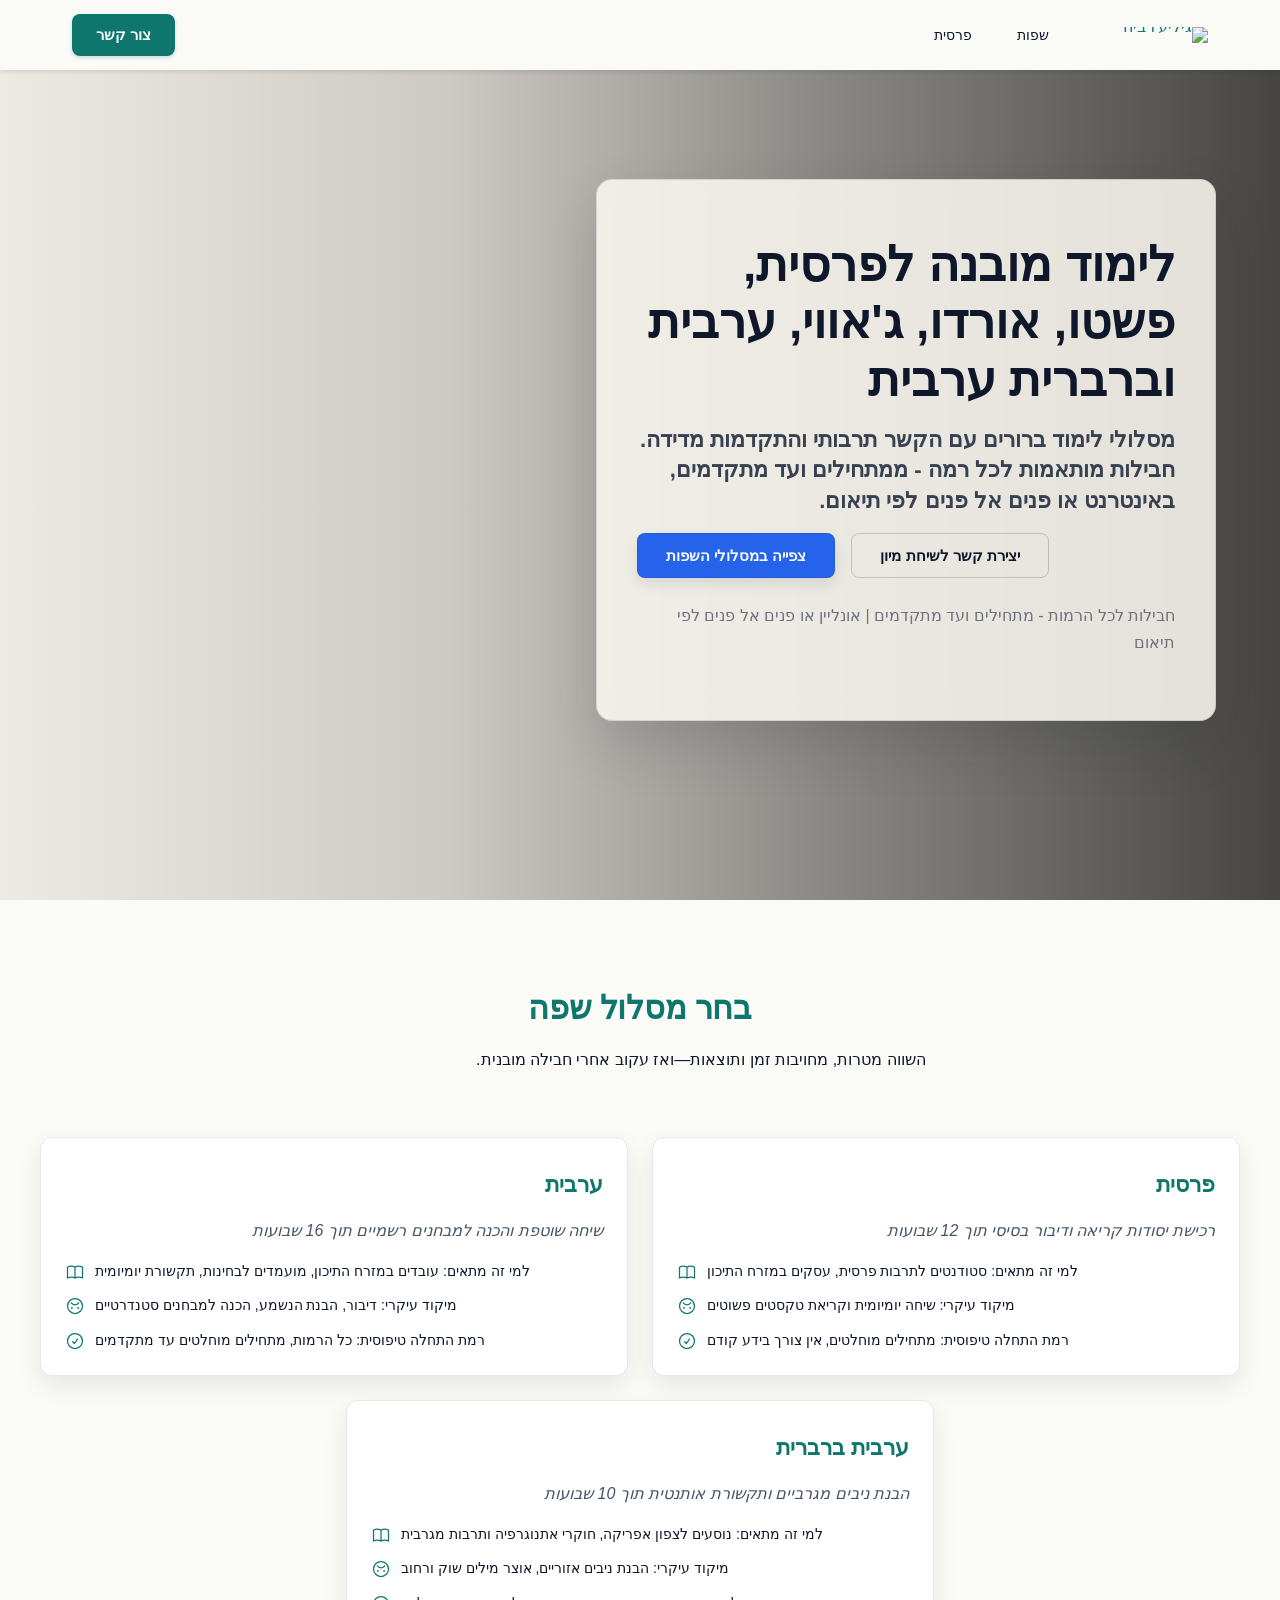
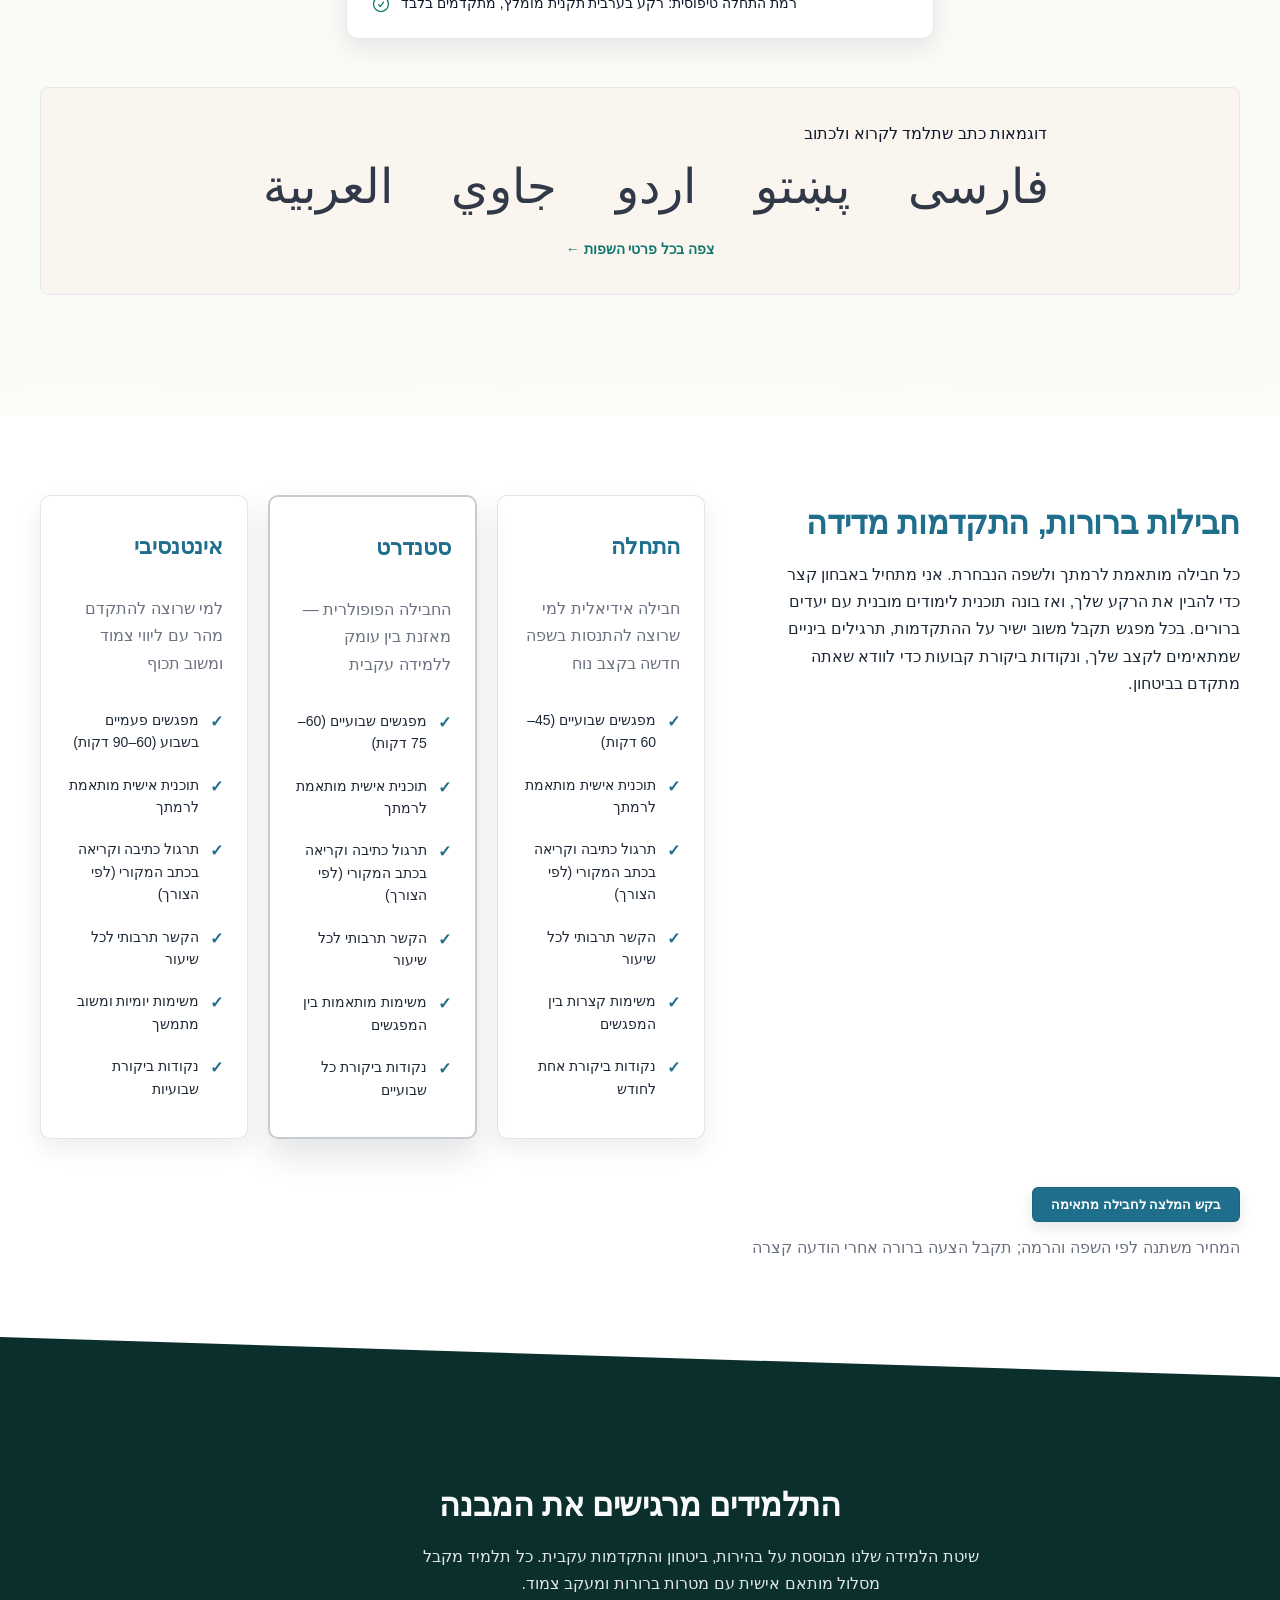
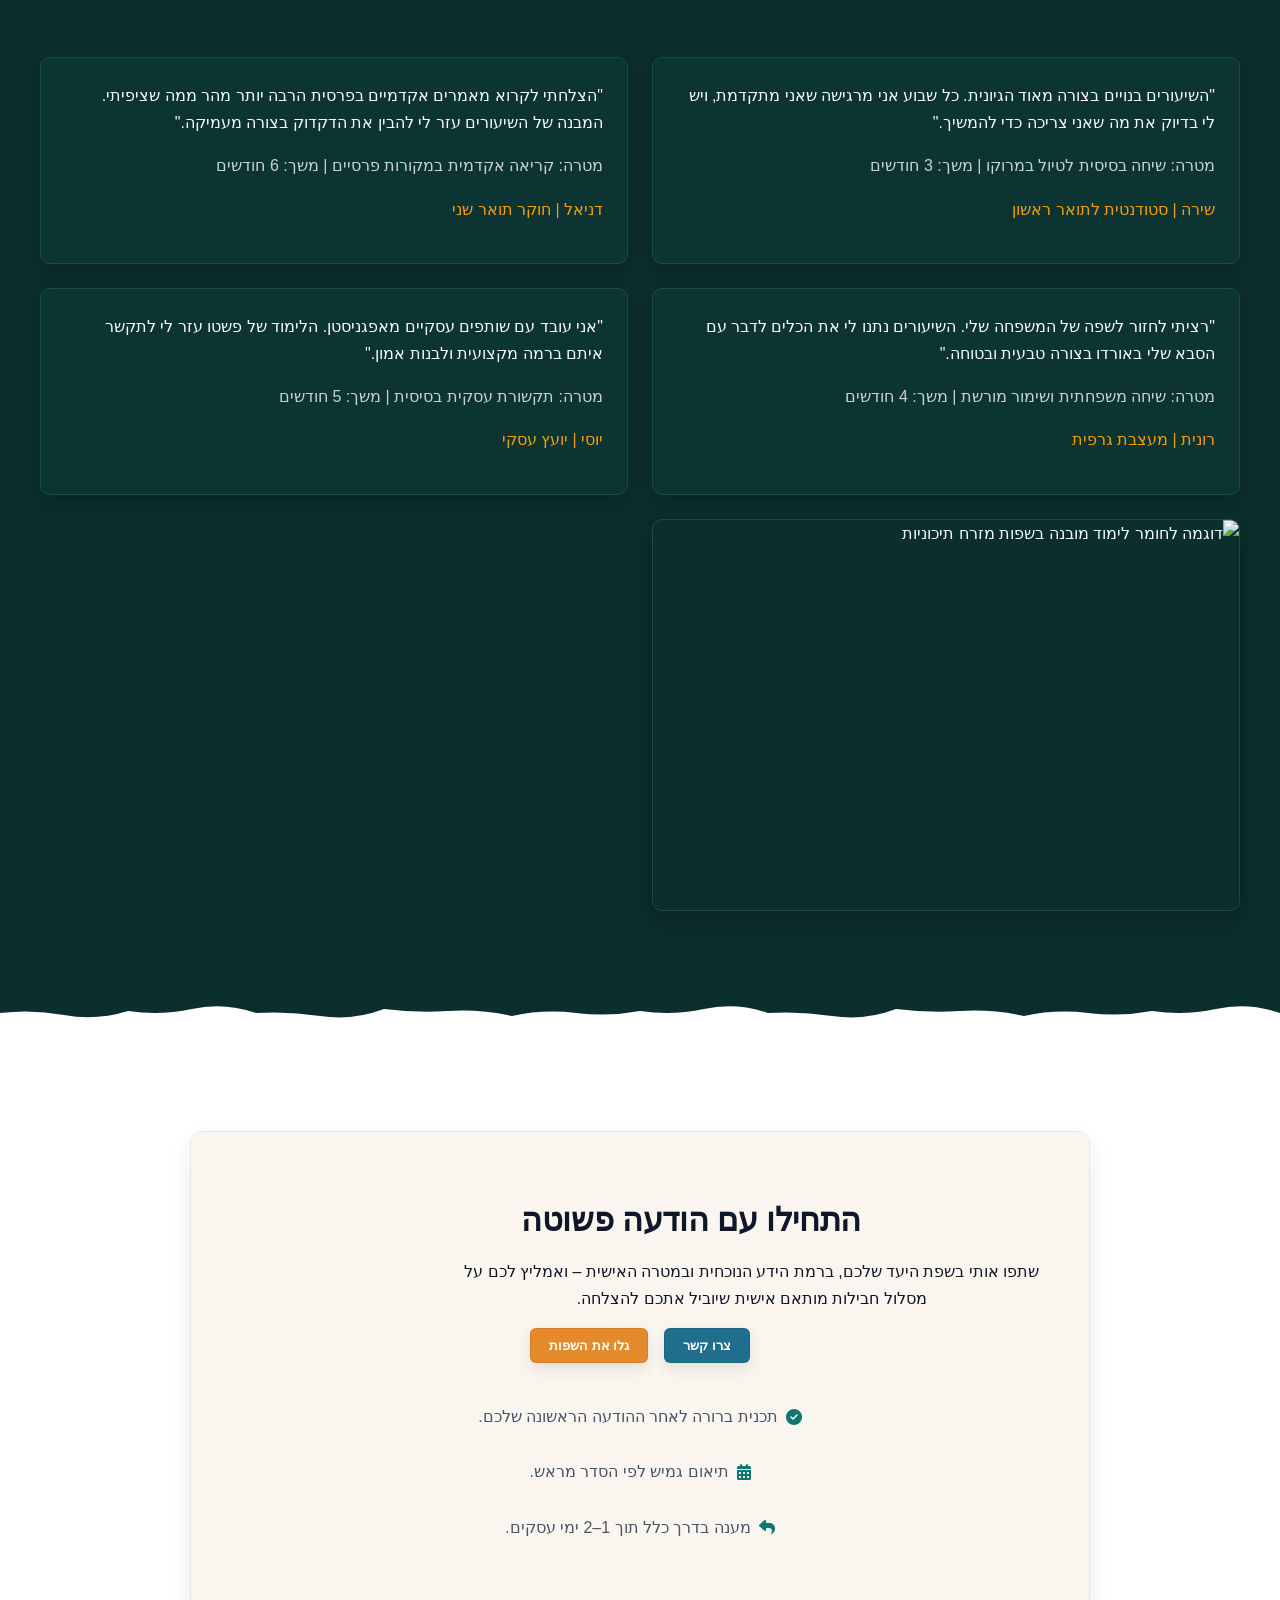
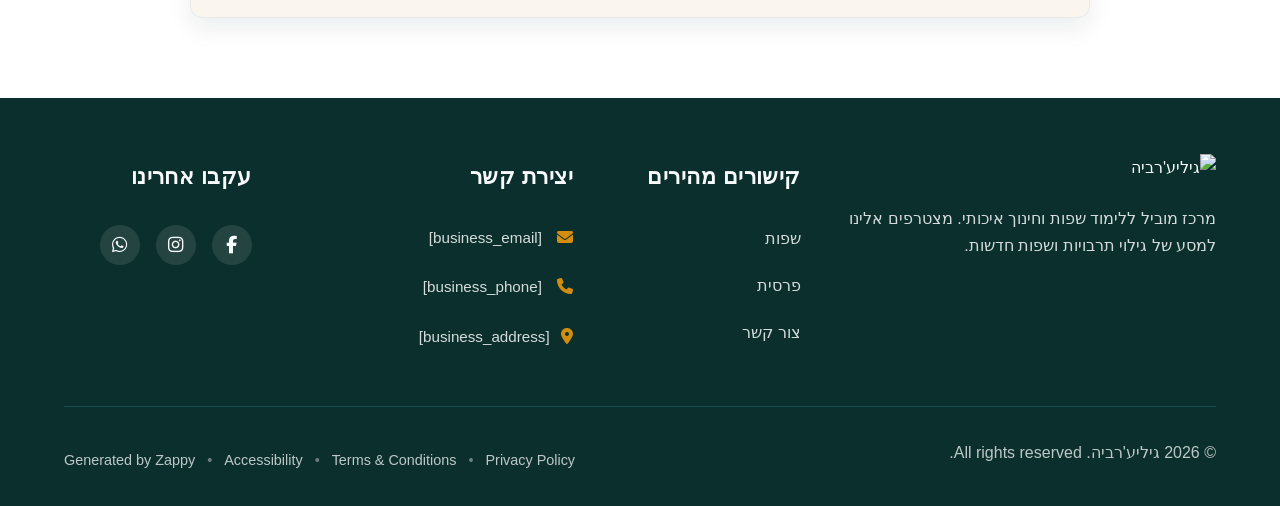
==== commit 3bc2de35: "Background sync: Progressive GitHub Sync" ====
--- a/index.html
+++ b/index.html
@@ -359,174 +359,87 @@
       <p>השווה מטרות, מחויבות זמן ותוצאות—ואז עקוב אחרי חבילה מובנית.</p>
     </div>
 
-    <div class="showcase-grid">
-      <!-- Card 1: Persian -->
-      <div class="language-card">
-        <h3>פרסית</h3>
-        <p class="card-promise">רכישת יסודות קריאה ודיבור בסיסי תוך 12 שבועות</p>
+    <div class="showcase-grid zappy-preserve-css-grid" style="display: grid; grid-template-columns: repeat(3, minmax(0, 1fr));" id="zappy-auto-grid-1772612669003-l29rpq" data-zappy-auto-grid="true" data-original-item-width="384" data-original-gap="24px" data-zappy-explicit-columns="true"><div class="language-card">
+        <h3 class="zappy-editable">פרסית</h3>
+        <p class="card-promise zappy-editable">רכישת יסודות קריאה ודיבור בסיסי תוך 12 שבועות</p>
         <ul class="card-bullets">
-          <li>
-            <svg data-element-type="icon" data-icon-type="svg" class="bullet-icon" viewbox="0 0 24 24" fill="none" xmlns="http://www.w3.org/2000/svg">
+          <li class="zappy-editable" style="">
+            <svg data-element-type="icon" data-icon-type="svg" class="bullet-icon" viewbox="0 0 24 24" fill="none" xmlns="http://www.w3.org/2000/svg" style="cursor: pointer;">
               <path d="M12 6.25278V19.2528M12 6.25278C10.8321 5.47686 9.24649 5 7.5 5C5.75351 5 4.16789 5.47686 3 6.25278V19.2528C4.16789 18.4769 5.75351 18 7.5 18C9.24649 18 10.8321 18.4769 12 19.2528M12 6.25278C13.1679 5.47686 14.7535 5 16.5 5C18.2465 5 19.8321 5.47686 21 6.25278V19.2528C19.8321 18.4769 18.2465 18 16.5 18C14.7535 18 13.1679 18.4769 12 19.2528" stroke="currentColor" stroke-width="1.5" stroke-linecap="round" stroke-linejoin="round"></path>
             </svg>
             <span>למי זה מתאים: סטודנטים לתרבות פרסית, עסקים במזרח התיכון</span>
           </li>
-          <li>
+          <li class="zappy-editable">
             <svg data-element-type="icon" data-icon-type="svg" class="bullet-icon" viewbox="0 0 24 24" fill="none" xmlns="http://www.w3.org/2000/svg">
               <path d="M7.5 8.25C7.5 8.25 9 10.5 12 10.5C15 10.5 16.5 8.25 16.5 8.25M8.25 14.25H8.26M15.75 14.25H15.76M21 12C21 16.9706 16.9706 21 12 21C7.02944 21 3 16.9706 3 12C3 7.02944 7.02944 3 12 3C16.9706 3 21 7.02944 21 12ZM8.625 14.25C8.625 14.4571 8.45711 14.625 8.25 14.625C8.04289 14.625 7.875 14.4571 7.875 14.25C7.875 14.0429 8.04289 13.875 8.25 13.875C8.45711 13.875 8.625 14.0429 8.625 14.25ZM16.125 14.25C16.125 14.4571 15.9571 14.625 15.75 14.625C15.5429 14.625 15.375 14.4571 15.375 14.25C15.375 14.0429 15.5429 13.875 15.75 13.875C15.9571 13.875 16.125 14.0429 16.125 14.25Z" stroke="currentColor" stroke-width="1.5" stroke-linecap="round" stroke-linejoin="round"></path>
             </svg>
             <span>מיקוד עיקרי: שיחה יומיומית וקריאת טקסטים פשוטים</span>
           </li>
-          <li>
+          <li class="zappy-editable">
             <svg data-element-type="icon" data-icon-type="svg" class="bullet-icon" viewbox="0 0 24 24" fill="none" xmlns="http://www.w3.org/2000/svg">
               <path d="M9 12.75L11.25 15L15 9.75M21 12C21 16.9706 16.9706 21 12 21C7.02944 21 3 16.9706 3 12C3 7.02944 7.02944 3 12 3C16.9706 3 21 7.02944 21 12Z" stroke="currentColor" stroke-width="1.5" stroke-linecap="round" stroke-linejoin="round"></path>
             </svg>
             <span>רמת התחלה טיפוסית: מתחילים מוחלטים, אין צורך בידע קודם</span>
           </li>
         </ul>
-      </div>
-
-      <!-- Card 2: Pashto -->
-      <div class="language-card">
-        <h3>פשטו</h3>
-        <p class="card-promise">הבנת שיחות בסיסיות וביטוי עצמי ברור תוך 10 שבועות</p>
+      </div><div class="language-card">
+        <h3 class="zappy-editable">ערבית</h3>
+        <p class="card-promise zappy-editable">שיחה שוטפת והכנה למבחנים רשמיים תוך 16 שבועות</p>
         <ul class="card-bullets">
-          <li>
+          <li class="zappy-editable">
             <svg data-element-type="icon" data-icon-type="svg" class="bullet-icon" viewbox="0 0 24 24" fill="none" xmlns="http://www.w3.org/2000/svg">
               <path d="M12 6.25278V19.2528M12 6.25278C10.8321 5.47686 9.24649 5 7.5 5C5.75351 5 4.16789 5.47686 3 6.25278V19.2528C4.16789 18.4769 5.75351 18 7.5 18C9.24649 18 10.8321 18.4769 12 19.2528M12 6.25278C13.1679 5.47686 14.7535 5 16.5 5C18.2465 5 19.8321 5.47686 21 6.25278V19.2528C19.8321 18.4769 18.2465 18 16.5 18C14.7535 18 13.1679 18.4769 12 19.2528" stroke="currentColor" stroke-width="1.5" stroke-linecap="round" stroke-linejoin="round"></path>
             </svg>
-            <span>למי זה מתאים: חוקרים, עובדי ממשל, מתעניינים באפגניסטן ופקיסטן</span>
-          </li>
-          <li>
+            <span>למי זה מתאים: עובדים במזרח התיכון, מועמדים לבחינות, תקשורת יומיומית</span>
+          </li>
+          <li class="zappy-editable">
             <svg data-element-type="icon" data-icon-type="svg" class="bullet-icon" viewbox="0 0 24 24" fill="none" xmlns="http://www.w3.org/2000/svg">
               <path d="M7.5 8.25C7.5 8.25 9 10.5 12 10.5C15 10.5 16.5 8.25 16.5 8.25M8.25 14.25H8.26M15.75 14.25H15.76M21 12C21 16.9706 16.9706 21 12 21C7.02944 21 3 16.9706 3 12C3 7.02944 7.02944 3 12 3C16.9706 3 21 7.02944 21 12ZM8.625 14.25C8.625 14.4571 8.45711 14.625 8.25 14.625C8.04289 14.625 7.875 14.4571 7.875 14.25C7.875 14.0429 8.04289 13.875 8.25 13.875C8.45711 13.875 8.625 14.0429 8.625 14.25ZM16.125 14.25C16.125 14.4571 15.9571 14.625 15.75 14.625C15.5429 14.625 15.375 14.4571 15.375 14.25C15.375 14.0429 15.5429 13.875 15.75 13.875C15.9571 13.875 16.125 14.0429 16.125 14.25Z" stroke="currentColor" stroke-width="1.5" stroke-linecap="round" stroke-linejoin="round"></path>
             </svg>
-            <span>מיקוד עיקרי: דיבור ושמיעה, אוצר מילים פונקציונלי</span>
-          </li>
-          <li>
+            <span>מיקוד עיקרי: דיבור, הבנת הנשמע, הכנה למבחנים סטנדרטיים</span>
+          </li>
+          <li class="zappy-editable">
             <svg data-element-type="icon" data-icon-type="svg" class="bullet-icon" viewbox="0 0 24 24" fill="none" xmlns="http://www.w3.org/2000/svg">
               <path d="M9 12.75L11.25 15L15 9.75M21 12C21 16.9706 16.9706 21 12 21C7.02944 21 3 16.9706 3 12C3 7.02944 7.02944 3 12 3C16.9706 3 21 7.02944 21 12Z" stroke="currentColor" stroke-width="1.5" stroke-linecap="round" stroke-linejoin="round"></path>
             </svg>
-            <span>רמת התחלה טיפוסית: מתחילים, רקע בשפות אחרות עוזר אך לא חובה</span>
+            <span>רמת התחלה טיפוסית: כל הרמות, מתחילים מוחלטים עד מתקדמים</span>
           </li>
         </ul>
-      </div>
-
-      <!-- Card 3: Urdu -->
-      <div class="language-card">
-        <h3>אורדו</h3>
-        <p class="card-promise">שליטה בכתיבה ובקריאה של טקסטים פורמליים תוך 14 שבועות</p>
+      </div><div class="language-card">
+        <h3 class="zappy-editable">ערבית ברברית</h3>
+        <p class="card-promise zappy-editable">הבנת ניבים מגרביים ותקשורת אותנטית תוך 10 שבועות</p>
         <ul class="card-bullets">
-          <li>
+          <li class="zappy-editable">
             <svg data-element-type="icon" data-icon-type="svg" class="bullet-icon" viewbox="0 0 24 24" fill="none" xmlns="http://www.w3.org/2000/svg">
               <path d="M12 6.25278V19.2528M12 6.25278C10.8321 5.47686 9.24649 5 7.5 5C5.75351 5 4.16789 5.47686 3 6.25278V19.2528C4.16789 18.4769 5.75351 18 7.5 18C9.24649 18 10.8321 18.4769 12 19.2528M12 6.25278C13.1679 5.47686 14.7535 5 16.5 5C18.2465 5 19.8321 5.47686 21 6.25278V19.2528C19.8321 18.4769 18.2465 18 16.5 18C14.7535 18 13.1679 18.4769 12 19.2528" stroke="currentColor" stroke-width="1.5" stroke-linecap="round" stroke-linejoin="round"></path>
             </svg>
-            <span>למי זה מתאים: סטודנטים לספרות דרום אסיה, תקשורת עסקית עם הודו ופקיסטן</span>
-          </li>
-          <li>
+            <span>למי זה מתאים: נוסעים לצפון אפריקה, חוקרי אתנוגרפיה ותרבות מגרבית</span>
+          </li>
+          <li class="zappy-editable">
             <svg data-element-type="icon" data-icon-type="svg" class="bullet-icon" viewbox="0 0 24 24" fill="none" xmlns="http://www.w3.org/2000/svg">
               <path d="M7.5 8.25C7.5 8.25 9 10.5 12 10.5C15 10.5 16.5 8.25 16.5 8.25M8.25 14.25H8.26M15.75 14.25H15.76M21 12C21 16.9706 16.9706 21 12 21C7.02944 21 3 16.9706 3 12C3 7.02944 7.02944 3 12 3C16.9706 3 21 7.02944 21 12ZM8.625 14.25C8.625 14.4571 8.45711 14.625 8.25 14.625C8.04289 14.625 7.875 14.4571 7.875 14.25C7.875 14.0429 8.04289 13.875 8.25 13.875C8.45711 13.875 8.625 14.0429 8.625 14.25ZM16.125 14.25C16.125 14.4571 15.9571 14.625 15.75 14.625C15.5429 14.625 15.375 14.4571 15.375 14.25C15.375 14.0429 15.5429 13.875 15.75 13.875C15.9571 13.875 16.125 14.0429 16.125 14.25Z" stroke="currentColor" stroke-width="1.5" stroke-linecap="round" stroke-linejoin="round"></path>
             </svg>
-            <span>מיקוד עיקרי: קריאה וכתיבה מתקדמת, דקדוק פורמלי</span>
-          </li>
-          <li>
+            <span>מיקוד עיקרי: הבנת ניבים אזוריים, אוצר מילים שוק ורחוב</span>
+          </li>
+          <li class="zappy-editable">
             <svg data-element-type="icon" data-icon-type="svg" class="bullet-icon" viewbox="0 0 24 24" fill="none" xmlns="http://www.w3.org/2000/svg">
               <path d="M9 12.75L11.25 15L15 9.75M21 12C21 16.9706 16.9706 21 12 21C7.02944 21 3 16.9706 3 12C3 7.02944 7.02944 3 12 3C16.9706 3 21 7.02944 21 12Z" stroke="currentColor" stroke-width="1.5" stroke-linecap="round" stroke-linejoin="round"></path>
             </svg>
-            <span>רמת התחלה טיפוסית: מתחילים עד בינוניים, רקע בהינדי או ערבית מועיל</span>
+            <span>רמת התחלה טיפוסית: רקע בערבית תקנית מומלץ, מתקדמים בלבד</span>
           </li>
         </ul>
-      </div>
-
-      <!-- Card 4: Jawi -->
-      <div class="language-card">
-        <h3>ג'אווי</h3>
-        <p class="card-promise">קריאת כתבי יד היסטוריים ומסמכים דתיים תוך 8 שבועות</p>
-        <ul class="card-bullets">
-          <li>
-            <svg data-element-type="icon" data-icon-type="svg" class="bullet-icon" viewbox="0 0 24 24" fill="none" xmlns="http://www.w3.org/2000/svg">
-              <path d="M12 6.25278V19.2528M12 6.25278C10.8321 5.47686 9.24649 5 7.5 5C5.75351 5 4.16789 5.47686 3 6.25278V19.2528C4.16789 18.4769 5.75351 18 7.5 18C9.24649 18 10.8321 18.4769 12 19.2528M12 6.25278C13.1679 5.47686 14.7535 5 16.5 5C18.2465 5 19.8321 5.47686 21 6.25278V19.2528C19.8321 18.4769 18.2465 18 16.5 18C14.7535 18 13.1679 18.4769 12 19.2528" stroke="currentColor" stroke-width="1.5" stroke-linecap="round" stroke-linejoin="round"></path>
-            </svg>
-            <span>למי זה מתאים: חוקרי דרום מזרח אסיה, לומדי אסלאם בדרום תאילנד ומלזיה</span>
-          </li>
-          <li>
-            <svg data-element-type="icon" data-icon-type="svg" class="bullet-icon" viewbox="0 0 24 24" fill="none" xmlns="http://www.w3.org/2000/svg">
-              <path d="M7.5 8.25C7.5 8.25 9 10.5 12 10.5C15 10.5 16.5 8.25 16.5 8.25M8.25 14.25H8.26M15.75 14.25H15.76M21 12C21 16.9706 16.9706 21 12 21C7.02944 21 3 16.9706 3 12C3 7.02944 7.02944 3 12 3C16.9706 3 21 7.02944 21 12ZM8.625 14.25C8.625 14.4571 8.45711 14.625 8.25 14.625C8.04289 14.625 7.875 14.4571 7.875 14.25C7.875 14.0429 8.04289 13.875 8.25 13.875C8.45711 13.875 8.625 14.0429 8.625 14.25ZM16.125 14.25C16.125 14.4571 15.9571 14.625 15.75 14.625C15.5429 14.625 15.375 14.4571 15.375 14.25C15.375 14.0429 15.5429 13.875 15.75 13.875C15.9571 13.875 16.125 14.0429 16.125 14.25Z" stroke="currentColor" stroke-width="1.5" stroke-linecap="round" stroke-linejoin="round"></path>
-            </svg>
-            <span>מיקוד עיקרי: פענוח כתב ערבי-מלאי, הבנת טקסטים קלאסיים</span>
-          </li>
-          <li>
-            <svg data-element-type="icon" data-icon-type="svg" class="bullet-icon" viewbox="0 0 24 24" fill="none" xmlns="http://www.w3.org/2000/svg">
-              <path d="M9 12.75L11.25 15L15 9.75M21 12C21 16.9706 16.9706 21 12 21C7.02944 21 3 16.9706 3 12C3 7.02944 7.02944 3 12 3C16.9706 3 21 7.02944 21 12Z" stroke="currentColor" stroke-width="1.5" stroke-linecap="round" stroke-linejoin="round"></path>
-            </svg>
-            <span>רמת התחלה טיפוסית: רקע בערבית או במלאית מומלץ, מתחילים מתקדמים</span>
-          </li>
-        </ul>
-      </div>
-
-      <!-- Card 5: Arabic -->
-      <div class="language-card">
-        <h3>ערבית</h3>
-        <p class="card-promise">שיחה שוטפת והכנה למבחנים רשמיים תוך 16 שבועות</p>
-        <ul class="card-bullets">
-          <li>
-            <svg data-element-type="icon" data-icon-type="svg" class="bullet-icon" viewbox="0 0 24 24" fill="none" xmlns="http://www.w3.org/2000/svg">
-              <path d="M12 6.25278V19.2528M12 6.25278C10.8321 5.47686 9.24649 5 7.5 5C5.75351 5 4.16789 5.47686 3 6.25278V19.2528C4.16789 18.4769 5.75351 18 7.5 18C9.24649 18 10.8321 18.4769 12 19.2528M12 6.25278C13.1679 5.47686 14.7535 5 16.5 5C18.2465 5 19.8321 5.47686 21 6.25278V19.2528C19.8321 18.4769 18.2465 18 16.5 18C14.7535 18 13.1679 18.4769 12 19.2528" stroke="currentColor" stroke-width="1.5" stroke-linecap="round" stroke-linejoin="round"></path>
-            </svg>
-            <span>למי זה מתאים: עובדים במזרח התיכון, מועמדים לבחינות, תקשורת יומיומית</span>
-          </li>
-          <li>
-            <svg data-element-type="icon" data-icon-type="svg" class="bullet-icon" viewbox="0 0 24 24" fill="none" xmlns="http://www.w3.org/2000/svg">
-              <path d="M7.5 8.25C7.5 8.25 9 10.5 12 10.5C15 10.5 16.5 8.25 16.5 8.25M8.25 14.25H8.26M15.75 14.25H15.76M21 12C21 16.9706 16.9706 21 12 21C7.02944 21 3 16.9706 3 12C3 7.02944 7.02944 3 12 3C16.9706 3 21 7.02944 21 12ZM8.625 14.25C8.625 14.4571 8.45711 14.625 8.25 14.625C8.04289 14.625 7.875 14.4571 7.875 14.25C7.875 14.0429 8.04289 13.875 8.25 13.875C8.45711 13.875 8.625 14.0429 8.625 14.25ZM16.125 14.25C16.125 14.4571 15.9571 14.625 15.75 14.625C15.5429 14.625 15.375 14.4571 15.375 14.25C15.375 14.0429 15.5429 13.875 15.75 13.875C15.9571 13.875 16.125 14.0429 16.125 14.25Z" stroke="currentColor" stroke-width="1.5" stroke-linecap="round" stroke-linejoin="round"></path>
-            </svg>
-            <span>מיקוד עיקרי: דיבור, הבנת הנשמע, הכנה למבחנים סטנדרטיים</span>
-          </li>
-          <li>
-            <svg data-element-type="icon" data-icon-type="svg" class="bullet-icon" viewbox="0 0 24 24" fill="none" xmlns="http://www.w3.org/2000/svg">
-              <path d="M9 12.75L11.25 15L15 9.75M21 12C21 16.9706 16.9706 21 12 21C7.02944 21 3 16.9706 3 12C3 7.02944 7.02944 3 12 3C16.9706 3 21 7.02944 21 12Z" stroke="currentColor" stroke-width="1.5" stroke-linecap="round" stroke-linejoin="round"></path>
-            </svg>
-            <span>רמת התחלה טיפוסית: כל הרמות, מתחילים מוחלטים עד מתקדמים</span>
-          </li>
-        </ul>
-      </div>
-
-      <!-- Card 6: Berber Arabic -->
-      <div class="language-card">
-        <h3>ערבית ברברית</h3>
-        <p class="card-promise">הבנת ניבים מגרביים ותקשורת אותנטית תוך 10 שבועות</p>
-        <ul class="card-bullets">
-          <li>
-            <svg data-element-type="icon" data-icon-type="svg" class="bullet-icon" viewbox="0 0 24 24" fill="none" xmlns="http://www.w3.org/2000/svg">
-              <path d="M12 6.25278V19.2528M12 6.25278C10.8321 5.47686 9.24649 5 7.5 5C5.75351 5 4.16789 5.47686 3 6.25278V19.2528C4.16789 18.4769 5.75351 18 7.5 18C9.24649 18 10.8321 18.4769 12 19.2528M12 6.25278C13.1679 5.47686 14.7535 5 16.5 5C18.2465 5 19.8321 5.47686 21 6.25278V19.2528C19.8321 18.4769 18.2465 18 16.5 18C14.7535 18 13.1679 18.4769 12 19.2528" stroke="currentColor" stroke-width="1.5" stroke-linecap="round" stroke-linejoin="round"></path>
-            </svg>
-            <span>למי זה מתאים: נוסעים לצפון אפריקה, חוקרי אתנוגרפיה ותרבות מגרבית</span>
-          </li>
-          <li>
-            <svg data-element-type="icon" data-icon-type="svg" class="bullet-icon" viewbox="0 0 24 24" fill="none" xmlns="http://www.w3.org/2000/svg">
-              <path d="M7.5 8.25C7.5 8.25 9 10.5 12 10.5C15 10.5 16.5 8.25 16.5 8.25M8.25 14.25H8.26M15.75 14.25H15.76M21 12C21 16.9706 16.9706 21 12 21C7.02944 21 3 16.9706 3 12C3 7.02944 7.02944 3 12 3C16.9706 3 21 7.02944 21 12ZM8.625 14.25C8.625 14.4571 8.45711 14.625 8.25 14.625C8.04289 14.625 7.875 14.4571 7.875 14.25C7.875 14.0429 8.04289 13.875 8.25 13.875C8.45711 13.875 8.625 14.0429 8.625 14.25ZM16.125 14.25C16.125 14.4571 15.9571 14.625 15.75 14.625C15.5429 14.625 15.375 14.4571 15.375 14.25C15.375 14.0429 15.5429 13.875 15.75 13.875C15.9571 13.875 16.125 14.0429 16.125 14.25Z" stroke="currentColor" stroke-width="1.5" stroke-linecap="round" stroke-linejoin="round"></path>
-            </svg>
-            <span>מיקוד עיקרי: הבנת ניבים אזוריים, אוצר מילים שוק ורחוב</span>
-          </li>
-          <li>
-            <svg data-element-type="icon" data-icon-type="svg" class="bullet-icon" viewbox="0 0 24 24" fill="none" xmlns="http://www.w3.org/2000/svg">
-              <path d="M9 12.75L11.25 15L15 9.75M21 12C21 16.9706 16.9706 21 12 21C7.02944 21 3 16.9706 3 12C3 7.02944 7.02944 3 12 3C16.9706 3 21 7.02944 21 12Z" stroke="currentColor" stroke-width="1.5" stroke-linecap="round" stroke-linejoin="round"></path>
-            </svg>
-            <span>רמת התחלה טיפוסית: רקע בערבית תקנית מומלץ, מתקדמים בלבד</span>
-          </li>
-        </ul>
-      </div>
-    </div>
+      </div></div>
 
     <!-- Script Sample Band -->
     <div class="script-band">
       <p class="script-intro">דוגמאות כתב שתלמד לקרוא ולכתוב</p>
       <div class="script-samples" lang="ar" dir="rtl">
         <span class="script-glyph persian">فارسی</span>
-        <span class="script-glyph pashto">پښتو</span>
-        <span class="script-glyph urdu">اردو</span>
-        <span class="script-glyph jawi">جاوي</span>
+        <span class="script-glyph pashto" style="">&nbsp; پښتو&nbsp;&nbsp;</span>
+        <span class="script-glyph urdu">اردو&nbsp;&nbsp;</span>
+        <span class="script-glyph jawi">جاوي&nbsp;&nbsp;</span>
         <span class="script-glyph arabic">العربية</span>
-        <span class="script-glyph berber">ⵜⴰⵎⴰⵣⵉⵖⵜ</span>
+        <span class="script-glyph berber" style=""><br></span>
       </div>
       <a href="/languages" class="script-cta">צפה בכל פרטי השפות ←</a>
     </div>
@@ -534,7 +447,7 @@
 
   <!-- Bottom Divider -->
   <div class="showcase-divider-wrapper">
-    <svg data-no-icon-edit="true" aria-hidden="true" viewbox="0 0 1200 60" preserveaspectratio="none" xmlns="http://www.w3.org/2000/svg">
+    <svg aria-hidden="true" viewbox="0 0 1200 60" preserveaspectratio="none" xmlns="http://www.w3.org/2000/svg">
       <path d="M0,60 L0,30 Q100,25 200,32 T400,28 Q500,32 600,25 T800,30 Q900,28 1000,32 T1200,28 L1200,60 Z" fill="#FFFFFF" opacity="0.15"></path>
     </svg>
   </div>
@@ -592,7 +505,7 @@
     </div>
   </div>
   <div class="index-pricing-divider-wrapper">
-    <svg data-no-icon-edit="true" aria-hidden="true" viewbox="0 0 1200 80" preserveaspectratio="none" xmlns="http://www.w3.org/2000/svg">
+    <svg aria-hidden="true" viewbox="0 0 1200 80" preserveaspectratio="none" xmlns="http://www.w3.org/2000/svg">
       <path d="M0,80 L0,20 L1200,60 L1200,80 Z" fill="var(--bg-dark)"></path>
     </svg>
   </div>
@@ -637,7 +550,7 @@
   </div>
 
   <div class="index-testimonials-divider-wrapper">
-    <svg data-no-icon-edit="true" aria-hidden="true" viewbox="0 0 1200 80" preserveaspectratio="none" xmlns="http://www.w3.org/2000/svg">
+    <svg aria-hidden="true" viewbox="0 0 1200 80" preserveaspectratio="none" xmlns="http://www.w3.org/2000/svg">
       <path d="M0,80 L0,42 Q30,38 60,44 T120,40 Q150,45 180,38 T240,42 Q270,40 300,45 T360,38 Q390,42 420,40 T480,45 Q510,38 540,42 T600,40 Q630,45 660,38 T720,42 Q750,40 780,45 T840,38 Q870,42 900,40 T960,45 Q990,38 1020,42 T1080,40 Q1110,45 1140,38 T1200,42 L1200,80 Z" fill="#FFFFFF"></path>
     </svg>
   </div>
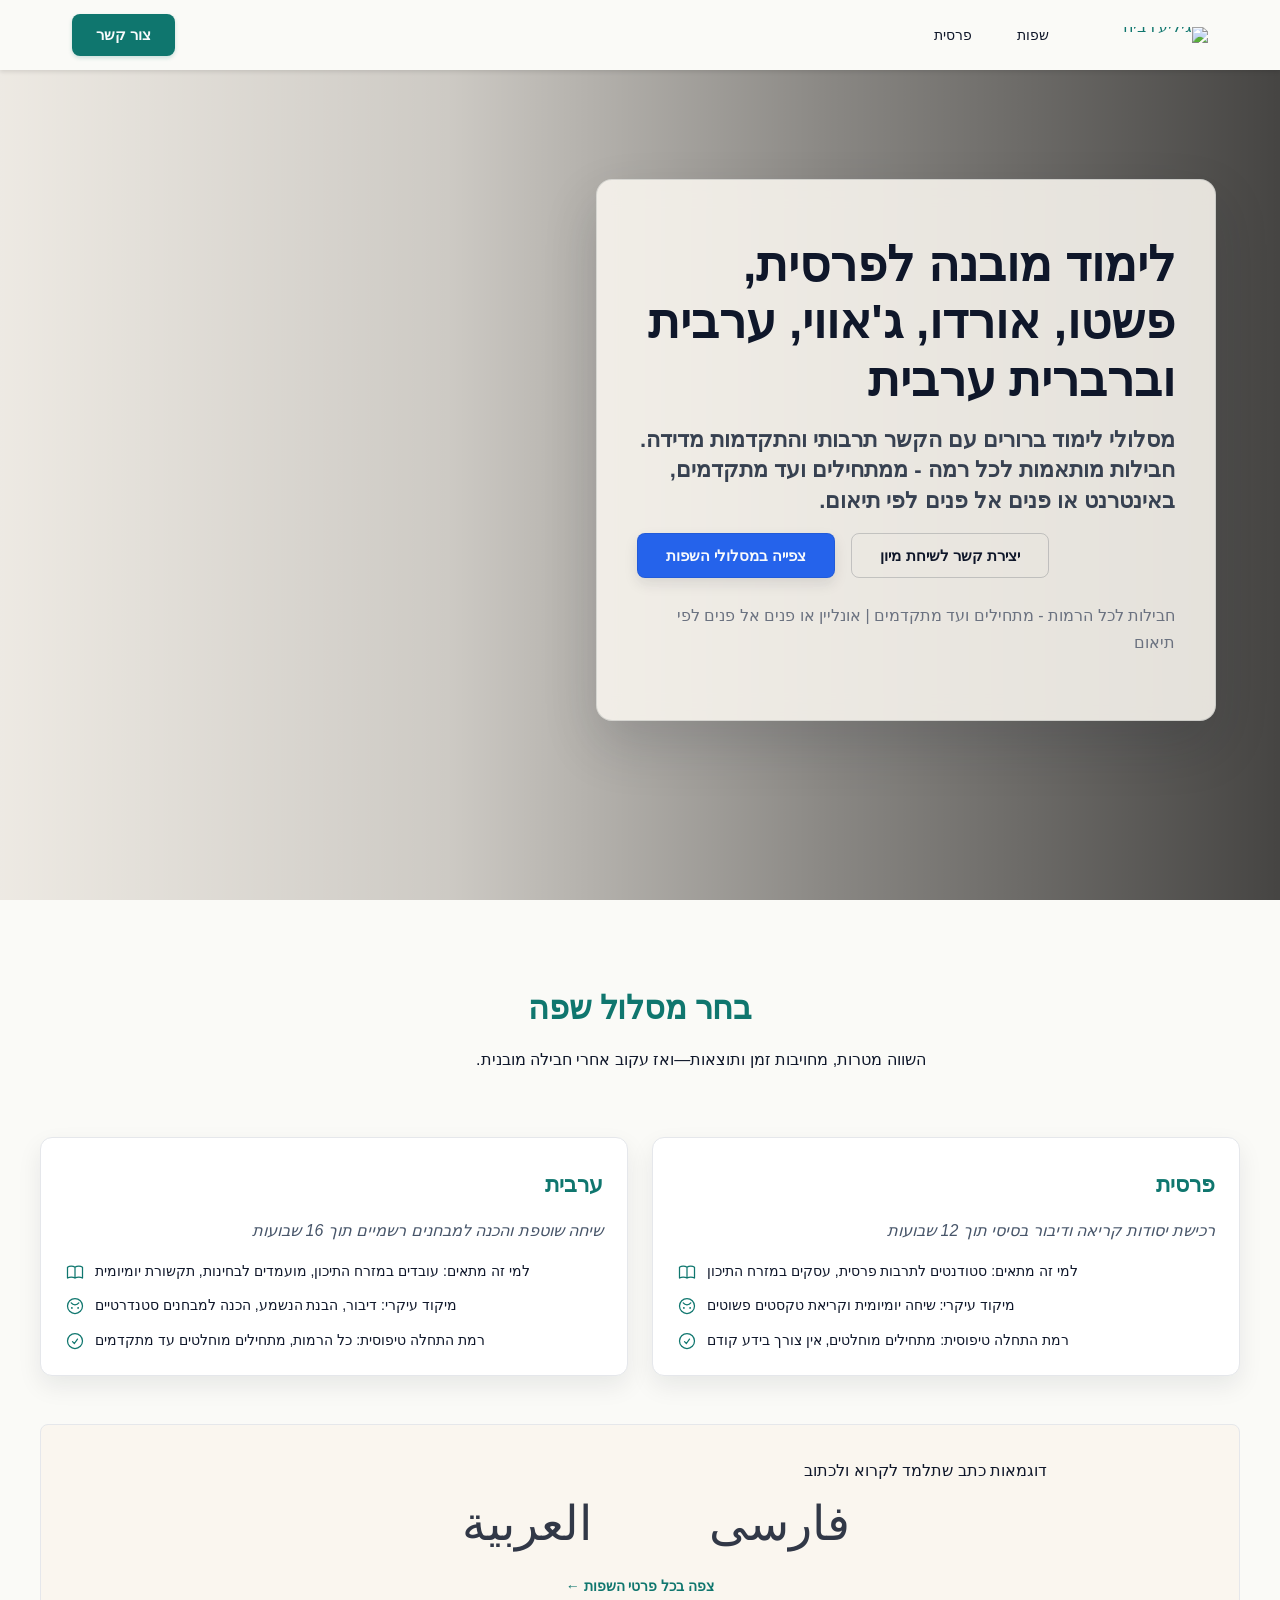
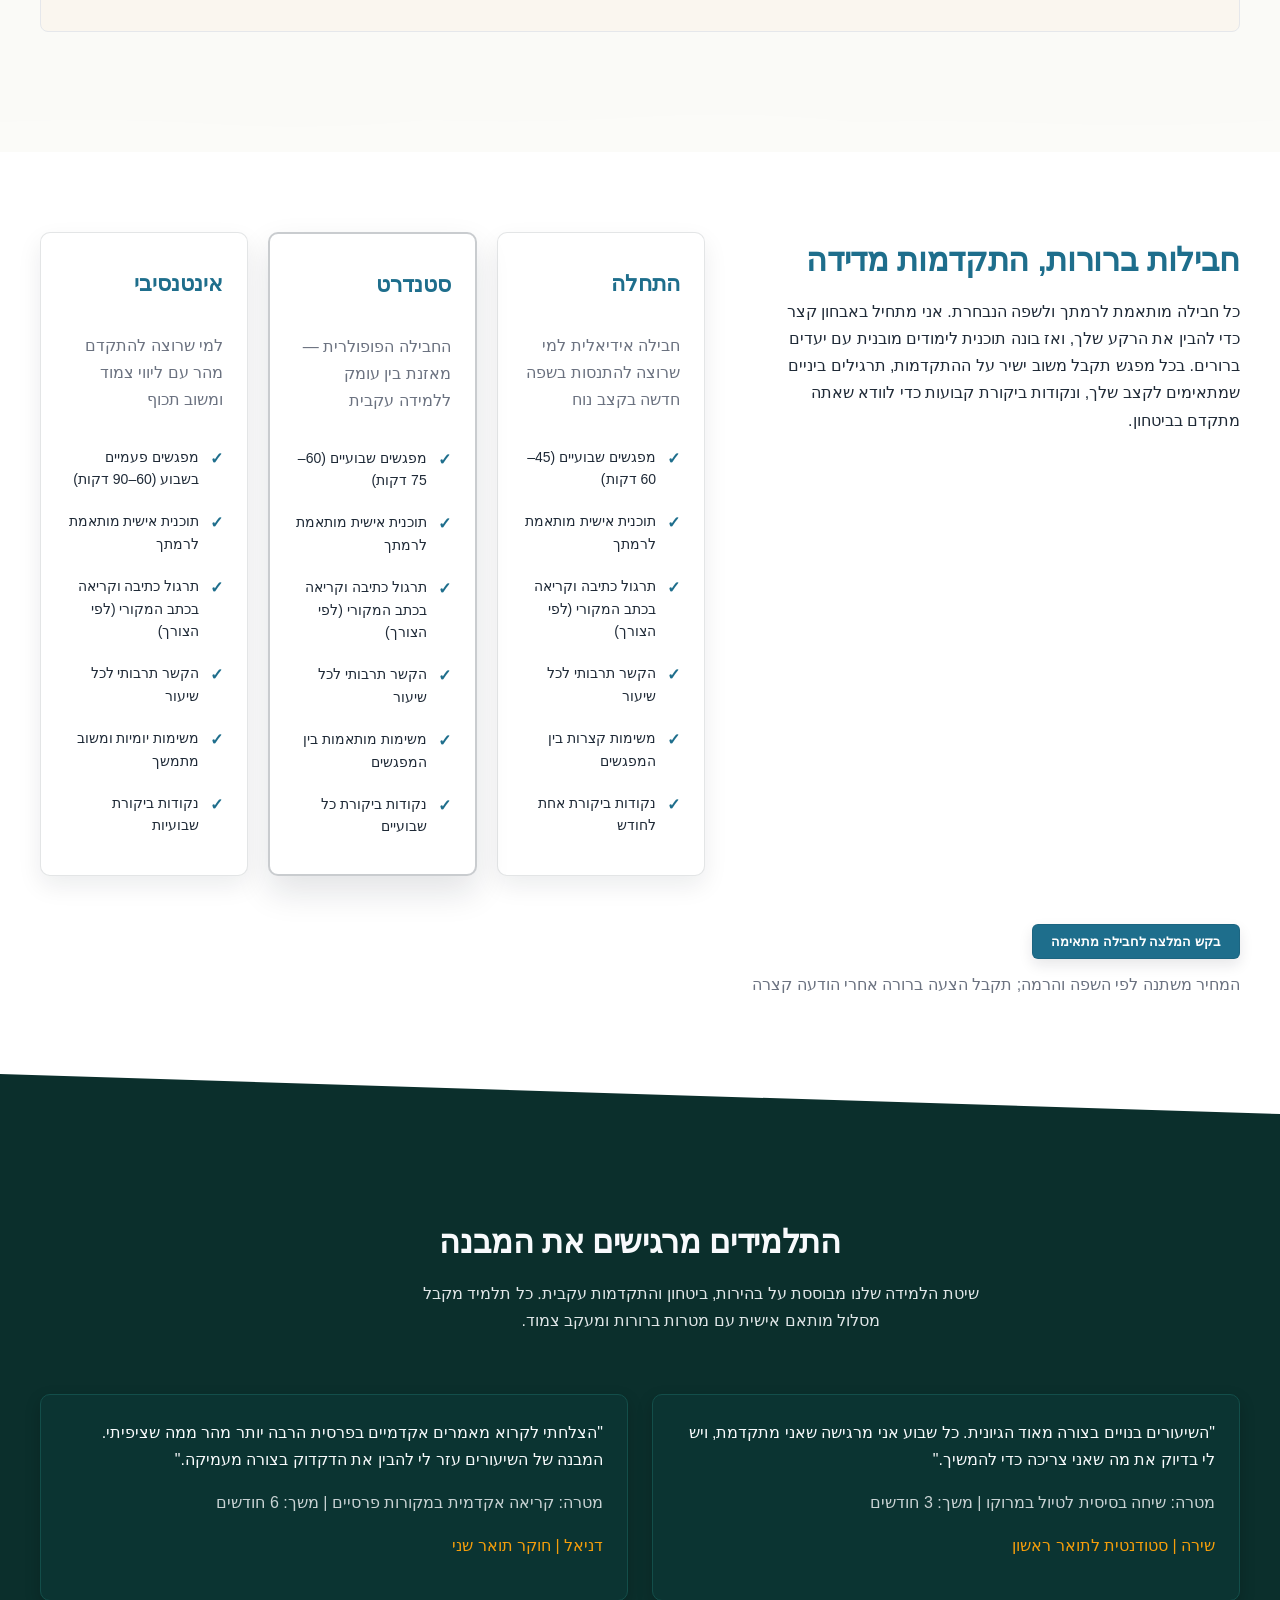
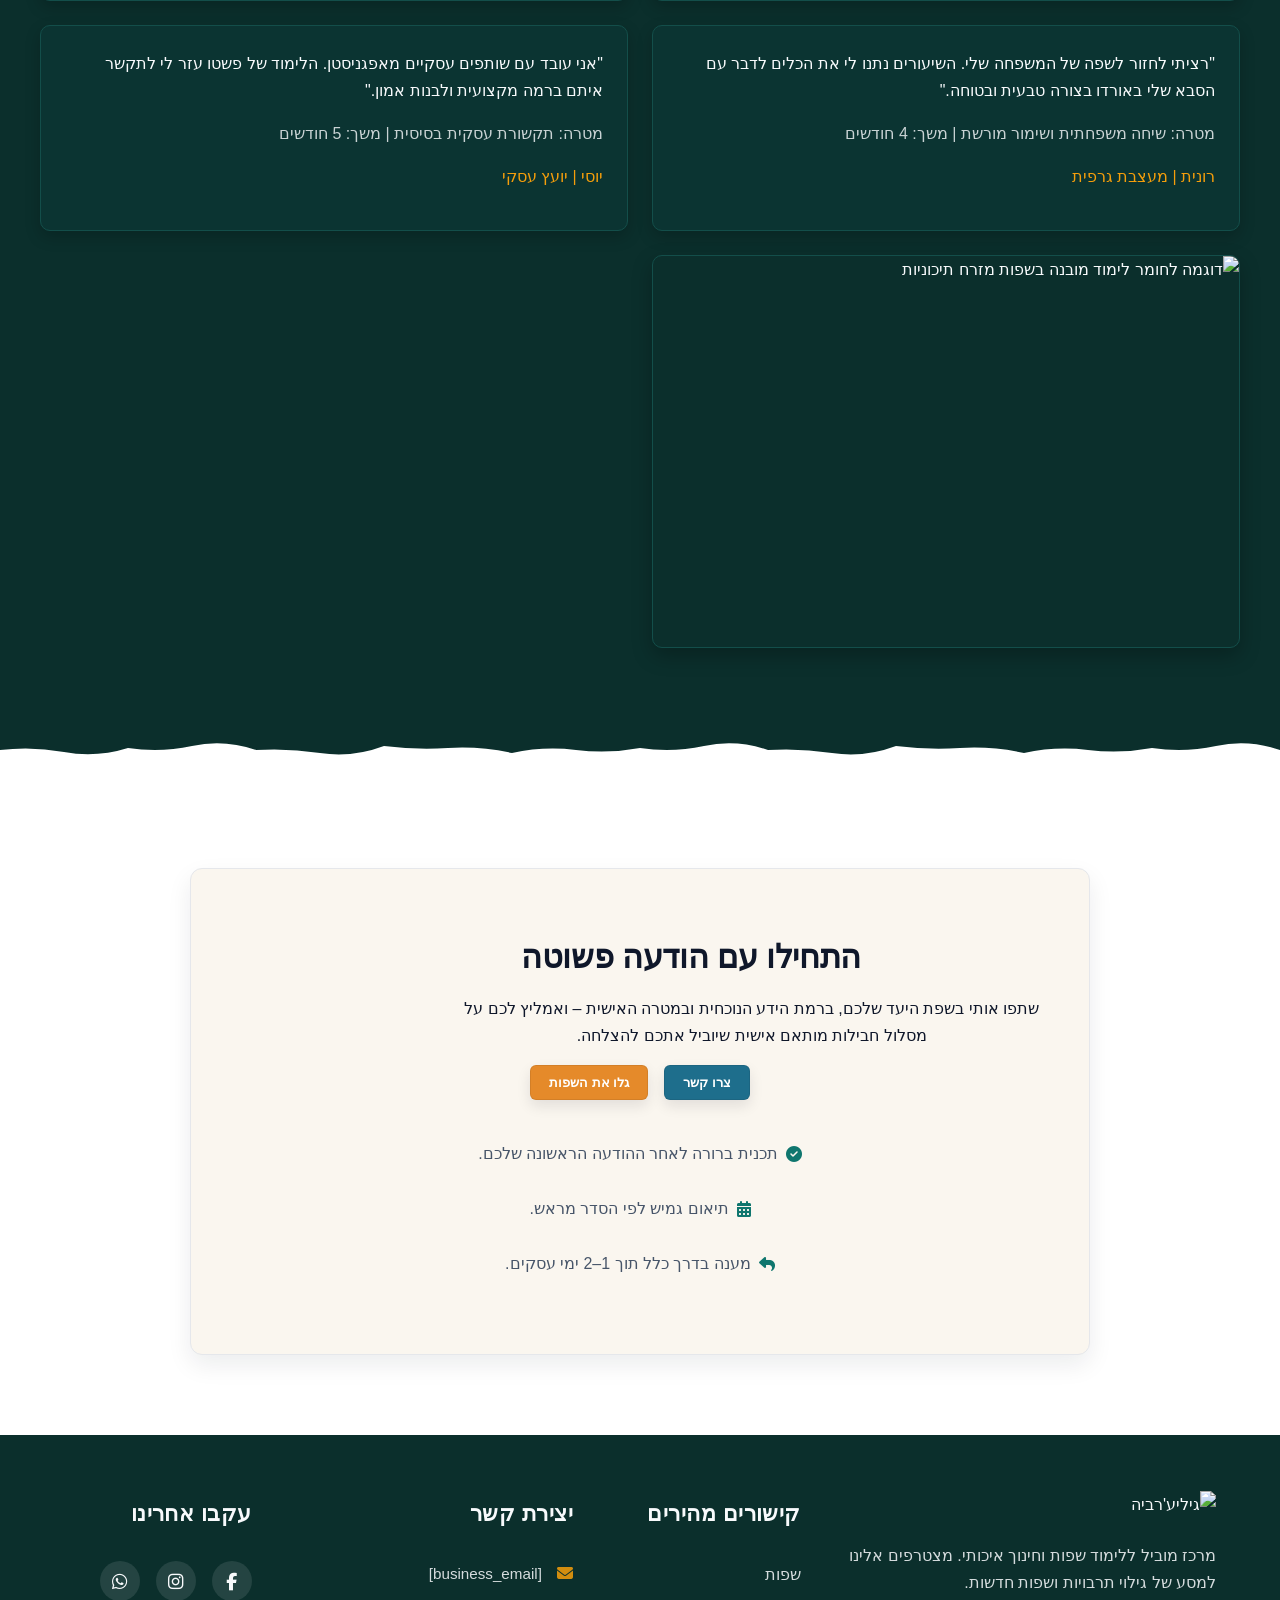
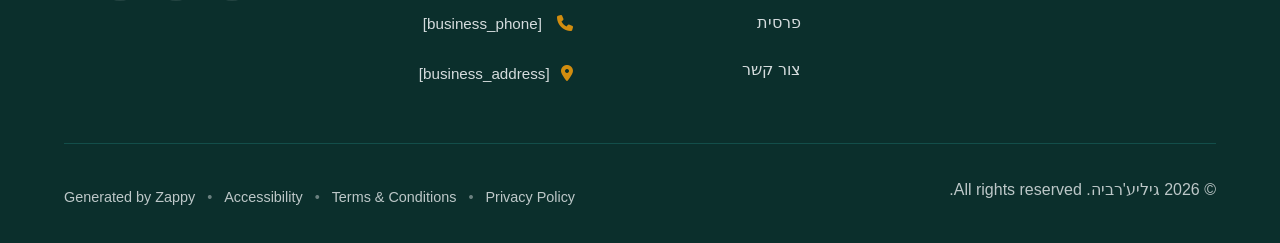
==== commit 8919c561: "Background sync: Progressive GitHub Sync" ====
--- a/index.html
+++ b/index.html
@@ -300,16 +300,16 @@
 
   <nav class="navbar" dir="rtl">
   <button class="mobile-toggle" id="mobileToggle" aria-label="Menu">
-    <svg class="hamburger-icon" width="24" height="24" viewbox="0 0 24 24" fill="none">
+    <svg class="hamburger-icon" width="24" height="24" viewBox="0 0 24 24" fill="none">
       <path d="M3 12h18M3 6h18M3 18h18" stroke="currentColor" stroke-width="2" stroke-linecap="round"></path>
     </svg>
-    <svg class="close-icon" width="24" height="24" viewbox="0 0 24 24" fill="none" style="display:none;">
+    <svg class="close-icon" width="24" height="24" viewBox="0 0 24 24" fill="none" style="display:none;">
       <path d="M18 6L6 18M6 6l12 12" stroke="currentColor" stroke-width="2" stroke-linecap="round"></path>
     </svg>
   </button>
   
   <button class="phone-header-btn" aria-label="Call">
-    <svg width="20" height="20" viewbox="0 0 24 24" fill="currentColor">
+    <svg width="20" height="20" viewBox="0 0 24 24" fill="currentColor">
       <path d="M22 16.92v3a2 2 0 0 1-2.18 2 19.79 19.79 0 0 1-8.63-3.07 19.5 19.5 0 0 1-6-6 19.79 19.79 0 0 1-3.07-8.67A2 2 0 0 1 4.11 2h3a2 2 0 0 1 2 1.72 12.84 12.84 0 0 0 .7 2.81 2 2 0 0 1-.45 2.11L8.09 9.91a16 16 0 0 0 6 6l1.27-1.27a2 2 0 0 1 2.11-.45 12.84 12.84 0 0 0 2.81.7A2 2 0 0 1 22 16.92z"></path>
     </svg>
   </button>
@@ -359,73 +359,50 @@
       <p>השווה מטרות, מחויבות זמן ותוצאות—ואז עקוב אחרי חבילה מובנית.</p>
     </div>
 
-    <div class="showcase-grid zappy-preserve-css-grid" style="display: grid; grid-template-columns: repeat(3, minmax(0, 1fr));" id="zappy-auto-grid-1772612669003-l29rpq" data-zappy-auto-grid="true" data-original-item-width="384" data-original-gap="24px" data-zappy-explicit-columns="true"><div class="language-card">
-        <h3 class="zappy-editable">פרסית</h3>
-        <p class="card-promise zappy-editable">רכישת יסודות קריאה ודיבור בסיסי תוך 12 שבועות</p>
+    <div class="showcase-grid zappy-preserve-css-grid" style="display: grid; grid-template-columns: repeat(2, minmax(0, 1fr));" id="zappy-auto-grid-1772612669003-l29rpq" data-zappy-auto-grid="true" data-original-item-width="384" data-original-gap="24px" data-zappy-explicit-columns="true"><div class="language-card">
+        <h3 class="">פרסית</h3>
+        <p class="card-promise">רכישת יסודות קריאה ודיבור בסיסי תוך 12 שבועות</p>
         <ul class="card-bullets">
-          <li class="zappy-editable" style="">
-            <svg data-element-type="icon" data-icon-type="svg" class="bullet-icon" viewbox="0 0 24 24" fill="none" xmlns="http://www.w3.org/2000/svg" style="cursor: pointer;">
+          <li class="" style="">
+            <svg data-element-type="icon" data-icon-type="svg" class="bullet-icon" viewBox="0 0 24 24" fill="none" xmlns="http://www.w3.org/2000/svg" style="cursor: pointer;">
               <path d="M12 6.25278V19.2528M12 6.25278C10.8321 5.47686 9.24649 5 7.5 5C5.75351 5 4.16789 5.47686 3 6.25278V19.2528C4.16789 18.4769 5.75351 18 7.5 18C9.24649 18 10.8321 18.4769 12 19.2528M12 6.25278C13.1679 5.47686 14.7535 5 16.5 5C18.2465 5 19.8321 5.47686 21 6.25278V19.2528C19.8321 18.4769 18.2465 18 16.5 18C14.7535 18 13.1679 18.4769 12 19.2528" stroke="currentColor" stroke-width="1.5" stroke-linecap="round" stroke-linejoin="round"></path>
             </svg>
             <span>למי זה מתאים: סטודנטים לתרבות פרסית, עסקים במזרח התיכון</span>
           </li>
-          <li class="zappy-editable">
-            <svg data-element-type="icon" data-icon-type="svg" class="bullet-icon" viewbox="0 0 24 24" fill="none" xmlns="http://www.w3.org/2000/svg">
+          <li class="">
+            <svg data-element-type="icon" data-icon-type="svg" class="bullet-icon" viewBox="0 0 24 24" fill="none" xmlns="http://www.w3.org/2000/svg">
               <path d="M7.5 8.25C7.5 8.25 9 10.5 12 10.5C15 10.5 16.5 8.25 16.5 8.25M8.25 14.25H8.26M15.75 14.25H15.76M21 12C21 16.9706 16.9706 21 12 21C7.02944 21 3 16.9706 3 12C3 7.02944 7.02944 3 12 3C16.9706 3 21 7.02944 21 12ZM8.625 14.25C8.625 14.4571 8.45711 14.625 8.25 14.625C8.04289 14.625 7.875 14.4571 7.875 14.25C7.875 14.0429 8.04289 13.875 8.25 13.875C8.45711 13.875 8.625 14.0429 8.625 14.25ZM16.125 14.25C16.125 14.4571 15.9571 14.625 15.75 14.625C15.5429 14.625 15.375 14.4571 15.375 14.25C15.375 14.0429 15.5429 13.875 15.75 13.875C15.9571 13.875 16.125 14.0429 16.125 14.25Z" stroke="currentColor" stroke-width="1.5" stroke-linecap="round" stroke-linejoin="round"></path>
             </svg>
             <span>מיקוד עיקרי: שיחה יומיומית וקריאת טקסטים פשוטים</span>
           </li>
-          <li class="zappy-editable">
-            <svg data-element-type="icon" data-icon-type="svg" class="bullet-icon" viewbox="0 0 24 24" fill="none" xmlns="http://www.w3.org/2000/svg">
+          <li class="">
+            <svg data-element-type="icon" data-icon-type="svg" class="bullet-icon" viewBox="0 0 24 24" fill="none" xmlns="http://www.w3.org/2000/svg">
               <path d="M9 12.75L11.25 15L15 9.75M21 12C21 16.9706 16.9706 21 12 21C7.02944 21 3 16.9706 3 12C3 7.02944 7.02944 3 12 3C16.9706 3 21 7.02944 21 12Z" stroke="currentColor" stroke-width="1.5" stroke-linecap="round" stroke-linejoin="round"></path>
             </svg>
             <span>רמת התחלה טיפוסית: מתחילים מוחלטים, אין צורך בידע קודם</span>
           </li>
         </ul>
       </div><div class="language-card">
-        <h3 class="zappy-editable">ערבית</h3>
-        <p class="card-promise zappy-editable">שיחה שוטפת והכנה למבחנים רשמיים תוך 16 שבועות</p>
+        <h3 class="">ערבית</h3>
+        <p class="card-promise">שיחה שוטפת והכנה למבחנים רשמיים תוך 16 שבועות</p>
         <ul class="card-bullets">
-          <li class="zappy-editable">
-            <svg data-element-type="icon" data-icon-type="svg" class="bullet-icon" viewbox="0 0 24 24" fill="none" xmlns="http://www.w3.org/2000/svg">
+          <li class="">
+            <svg data-element-type="icon" data-icon-type="svg" class="bullet-icon" viewBox="0 0 24 24" fill="none" xmlns="http://www.w3.org/2000/svg">
               <path d="M12 6.25278V19.2528M12 6.25278C10.8321 5.47686 9.24649 5 7.5 5C5.75351 5 4.16789 5.47686 3 6.25278V19.2528C4.16789 18.4769 5.75351 18 7.5 18C9.24649 18 10.8321 18.4769 12 19.2528M12 6.25278C13.1679 5.47686 14.7535 5 16.5 5C18.2465 5 19.8321 5.47686 21 6.25278V19.2528C19.8321 18.4769 18.2465 18 16.5 18C14.7535 18 13.1679 18.4769 12 19.2528" stroke="currentColor" stroke-width="1.5" stroke-linecap="round" stroke-linejoin="round"></path>
             </svg>
             <span>למי זה מתאים: עובדים במזרח התיכון, מועמדים לבחינות, תקשורת יומיומית</span>
           </li>
-          <li class="zappy-editable">
-            <svg data-element-type="icon" data-icon-type="svg" class="bullet-icon" viewbox="0 0 24 24" fill="none" xmlns="http://www.w3.org/2000/svg">
+          <li class="">
+            <svg data-element-type="icon" data-icon-type="svg" class="bullet-icon" viewBox="0 0 24 24" fill="none" xmlns="http://www.w3.org/2000/svg">
               <path d="M7.5 8.25C7.5 8.25 9 10.5 12 10.5C15 10.5 16.5 8.25 16.5 8.25M8.25 14.25H8.26M15.75 14.25H15.76M21 12C21 16.9706 16.9706 21 12 21C7.02944 21 3 16.9706 3 12C3 7.02944 7.02944 3 12 3C16.9706 3 21 7.02944 21 12ZM8.625 14.25C8.625 14.4571 8.45711 14.625 8.25 14.625C8.04289 14.625 7.875 14.4571 7.875 14.25C7.875 14.0429 8.04289 13.875 8.25 13.875C8.45711 13.875 8.625 14.0429 8.625 14.25ZM16.125 14.25C16.125 14.4571 15.9571 14.625 15.75 14.625C15.5429 14.625 15.375 14.4571 15.375 14.25C15.375 14.0429 15.5429 13.875 15.75 13.875C15.9571 13.875 16.125 14.0429 16.125 14.25Z" stroke="currentColor" stroke-width="1.5" stroke-linecap="round" stroke-linejoin="round"></path>
             </svg>
             <span>מיקוד עיקרי: דיבור, הבנת הנשמע, הכנה למבחנים סטנדרטיים</span>
           </li>
-          <li class="zappy-editable">
-            <svg data-element-type="icon" data-icon-type="svg" class="bullet-icon" viewbox="0 0 24 24" fill="none" xmlns="http://www.w3.org/2000/svg">
+          <li class="">
+            <svg data-element-type="icon" data-icon-type="svg" class="bullet-icon" viewBox="0 0 24 24" fill="none" xmlns="http://www.w3.org/2000/svg">
               <path d="M9 12.75L11.25 15L15 9.75M21 12C21 16.9706 16.9706 21 12 21C7.02944 21 3 16.9706 3 12C3 7.02944 7.02944 3 12 3C16.9706 3 21 7.02944 21 12Z" stroke="currentColor" stroke-width="1.5" stroke-linecap="round" stroke-linejoin="round"></path>
             </svg>
             <span>רמת התחלה טיפוסית: כל הרמות, מתחילים מוחלטים עד מתקדמים</span>
-          </li>
-        </ul>
-      </div><div class="language-card">
-        <h3 class="zappy-editable">ערבית ברברית</h3>
-        <p class="card-promise zappy-editable">הבנת ניבים מגרביים ותקשורת אותנטית תוך 10 שבועות</p>
-        <ul class="card-bullets">
-          <li class="zappy-editable">
-            <svg data-element-type="icon" data-icon-type="svg" class="bullet-icon" viewbox="0 0 24 24" fill="none" xmlns="http://www.w3.org/2000/svg">
-              <path d="M12 6.25278V19.2528M12 6.25278C10.8321 5.47686 9.24649 5 7.5 5C5.75351 5 4.16789 5.47686 3 6.25278V19.2528C4.16789 18.4769 5.75351 18 7.5 18C9.24649 18 10.8321 18.4769 12 19.2528M12 6.25278C13.1679 5.47686 14.7535 5 16.5 5C18.2465 5 19.8321 5.47686 21 6.25278V19.2528C19.8321 18.4769 18.2465 18 16.5 18C14.7535 18 13.1679 18.4769 12 19.2528" stroke="currentColor" stroke-width="1.5" stroke-linecap="round" stroke-linejoin="round"></path>
-            </svg>
-            <span>למי זה מתאים: נוסעים לצפון אפריקה, חוקרי אתנוגרפיה ותרבות מגרבית</span>
-          </li>
-          <li class="zappy-editable">
-            <svg data-element-type="icon" data-icon-type="svg" class="bullet-icon" viewbox="0 0 24 24" fill="none" xmlns="http://www.w3.org/2000/svg">
-              <path d="M7.5 8.25C7.5 8.25 9 10.5 12 10.5C15 10.5 16.5 8.25 16.5 8.25M8.25 14.25H8.26M15.75 14.25H15.76M21 12C21 16.9706 16.9706 21 12 21C7.02944 21 3 16.9706 3 12C3 7.02944 7.02944 3 12 3C16.9706 3 21 7.02944 21 12ZM8.625 14.25C8.625 14.4571 8.45711 14.625 8.25 14.625C8.04289 14.625 7.875 14.4571 7.875 14.25C7.875 14.0429 8.04289 13.875 8.25 13.875C8.45711 13.875 8.625 14.0429 8.625 14.25ZM16.125 14.25C16.125 14.4571 15.9571 14.625 15.75 14.625C15.5429 14.625 15.375 14.4571 15.375 14.25C15.375 14.0429 15.5429 13.875 15.75 13.875C15.9571 13.875 16.125 14.0429 16.125 14.25Z" stroke="currentColor" stroke-width="1.5" stroke-linecap="round" stroke-linejoin="round"></path>
-            </svg>
-            <span>מיקוד עיקרי: הבנת ניבים אזוריים, אוצר מילים שוק ורחוב</span>
-          </li>
-          <li class="zappy-editable">
-            <svg data-element-type="icon" data-icon-type="svg" class="bullet-icon" viewbox="0 0 24 24" fill="none" xmlns="http://www.w3.org/2000/svg">
-              <path d="M9 12.75L11.25 15L15 9.75M21 12C21 16.9706 16.9706 21 12 21C7.02944 21 3 16.9706 3 12C3 7.02944 7.02944 3 12 3C16.9706 3 21 7.02944 21 12Z" stroke="currentColor" stroke-width="1.5" stroke-linecap="round" stroke-linejoin="round"></path>
-            </svg>
-            <span>רמת התחלה טיפוסית: רקע בערבית תקנית מומלץ, מתקדמים בלבד</span>
           </li>
         </ul>
       </div></div>
@@ -434,10 +411,8 @@
     <div class="script-band">
       <p class="script-intro">דוגמאות כתב שתלמד לקרוא ולכתוב</p>
       <div class="script-samples" lang="ar" dir="rtl">
-        <span class="script-glyph persian">فارسی</span>
-        <span class="script-glyph pashto" style="">&nbsp; پښتو&nbsp;&nbsp;</span>
-        <span class="script-glyph urdu">اردو&nbsp;&nbsp;</span>
-        <span class="script-glyph jawi">جاوي&nbsp;&nbsp;</span>
+        <span class="script-glyph persian">فارسی&nbsp;&nbsp;</span>
+        <span class="script-glyph jawi" style="">&nbsp;&nbsp;</span>
         <span class="script-glyph arabic">العربية</span>
         <span class="script-glyph berber" style=""><br></span>
       </div>
@@ -447,7 +422,7 @@
 
   <!-- Bottom Divider -->
   <div class="showcase-divider-wrapper">
-    <svg aria-hidden="true" viewbox="0 0 1200 60" preserveaspectratio="none" xmlns="http://www.w3.org/2000/svg">
+    <svg aria-hidden="true" viewBox="0 0 1200 60" preserveAspectRatio="none" xmlns="http://www.w3.org/2000/svg">
       <path d="M0,60 L0,30 Q100,25 200,32 T400,28 Q500,32 600,25 T800,30 Q900,28 1000,32 T1200,28 L1200,60 Z" fill="#FFFFFF" opacity="0.15"></path>
     </svg>
   </div>
@@ -505,7 +480,7 @@
     </div>
   </div>
   <div class="index-pricing-divider-wrapper">
-    <svg aria-hidden="true" viewbox="0 0 1200 80" preserveaspectratio="none" xmlns="http://www.w3.org/2000/svg">
+    <svg aria-hidden="true" viewBox="0 0 1200 80" preserveAspectRatio="none" xmlns="http://www.w3.org/2000/svg">
       <path d="M0,80 L0,20 L1200,60 L1200,80 Z" fill="var(--bg-dark)"></path>
     </svg>
   </div>
@@ -550,7 +525,7 @@
   </div>
 
   <div class="index-testimonials-divider-wrapper">
-    <svg aria-hidden="true" viewbox="0 0 1200 80" preserveaspectratio="none" xmlns="http://www.w3.org/2000/svg">
+    <svg aria-hidden="true" viewBox="0 0 1200 80" preserveAspectRatio="none" xmlns="http://www.w3.org/2000/svg">
       <path d="M0,80 L0,42 Q30,38 60,44 T120,40 Q150,45 180,38 T240,42 Q270,40 300,45 T360,38 Q390,42 420,40 T480,45 Q510,38 540,42 T600,40 Q630,45 660,38 T720,42 Q750,40 780,45 T840,38 Q870,42 900,40 T960,45 Q990,38 1020,42 T1080,40 Q1110,45 1140,38 T1200,42 L1200,80 Z" fill="#FFFFFF"></path>
     </svg>
   </div>
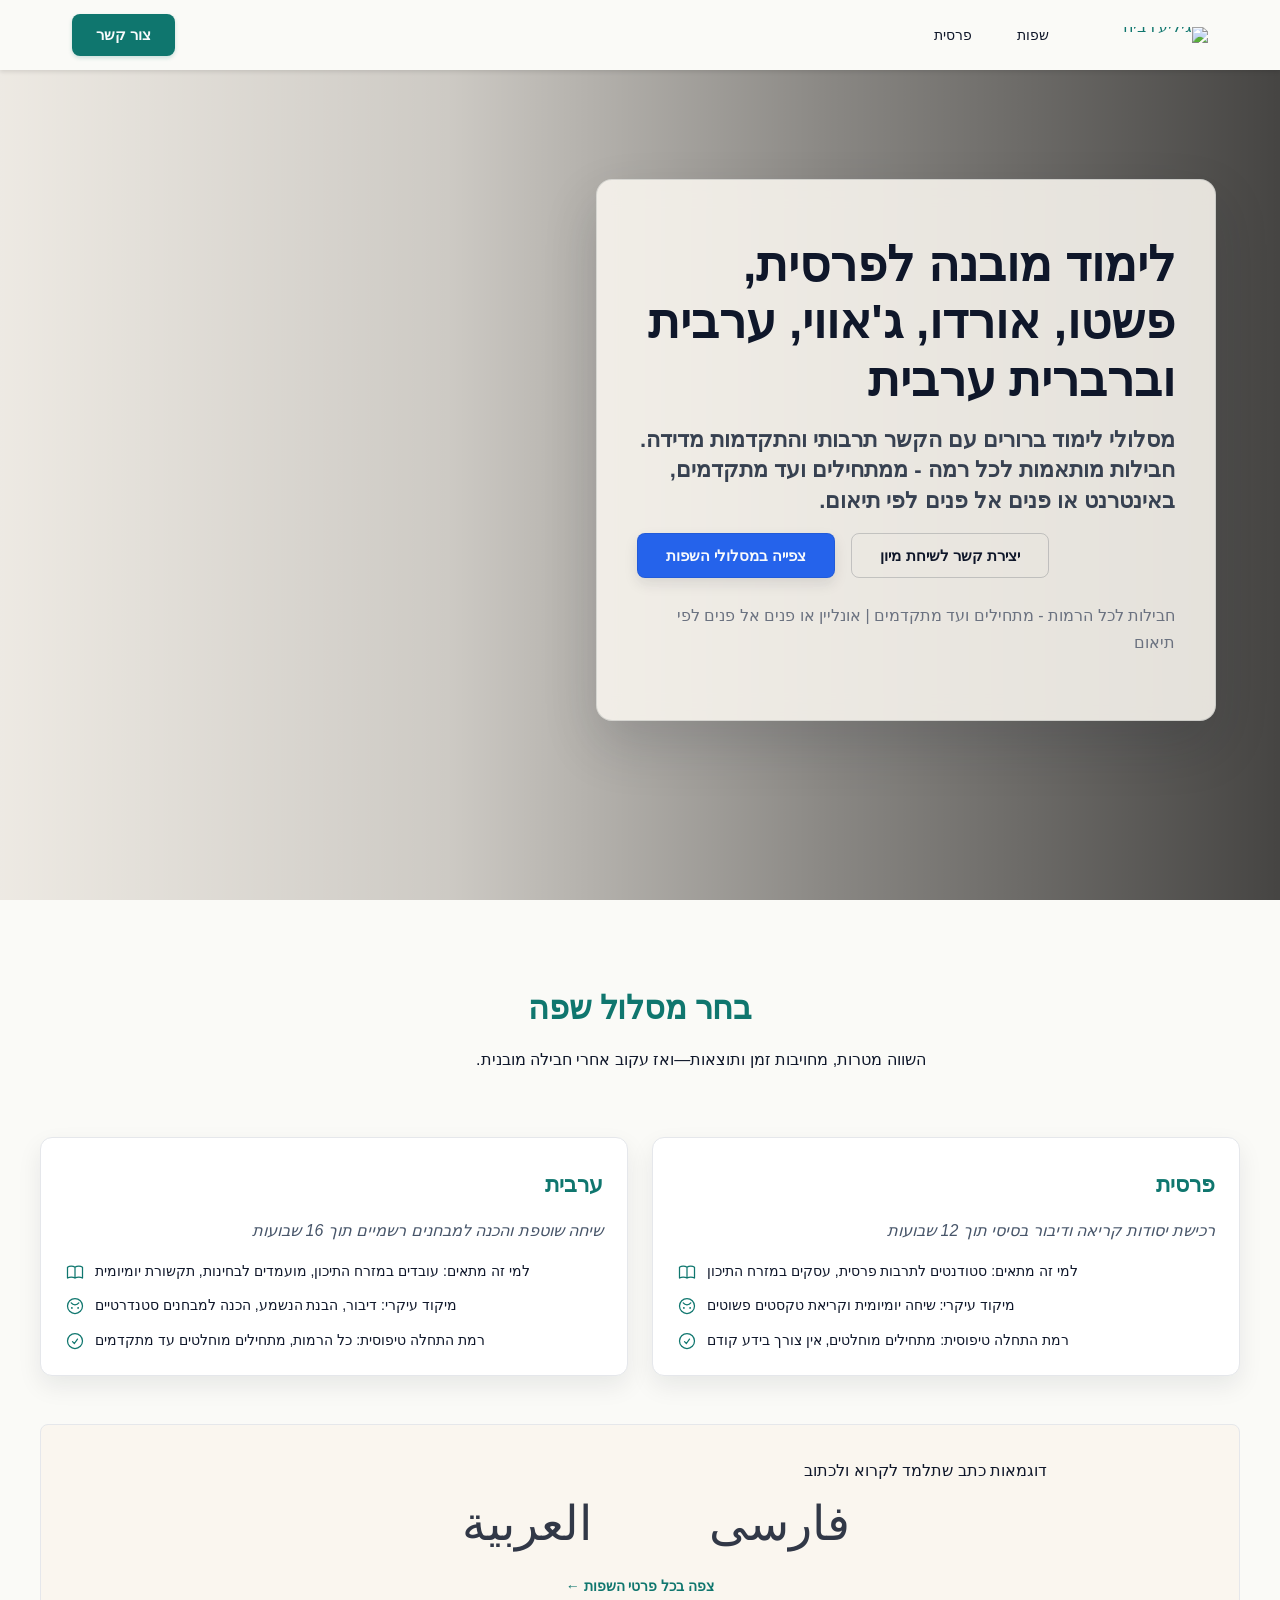
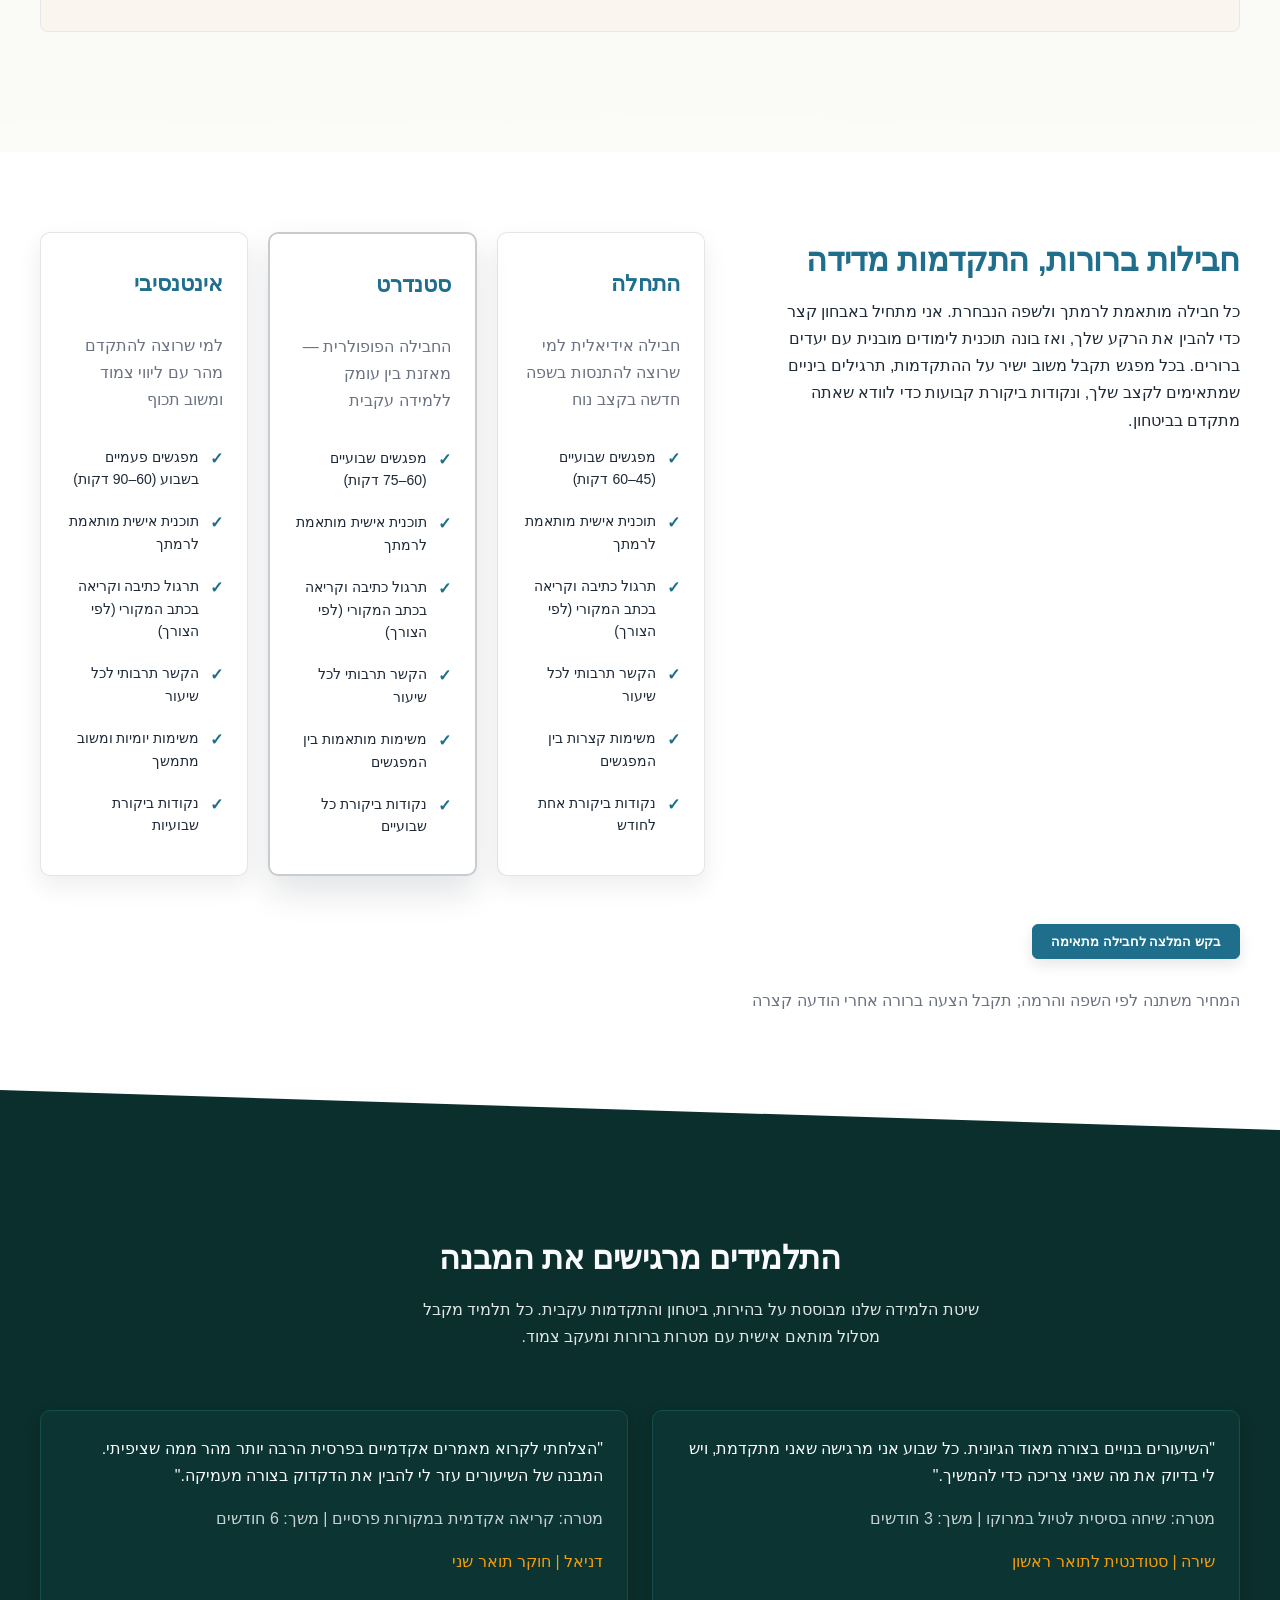
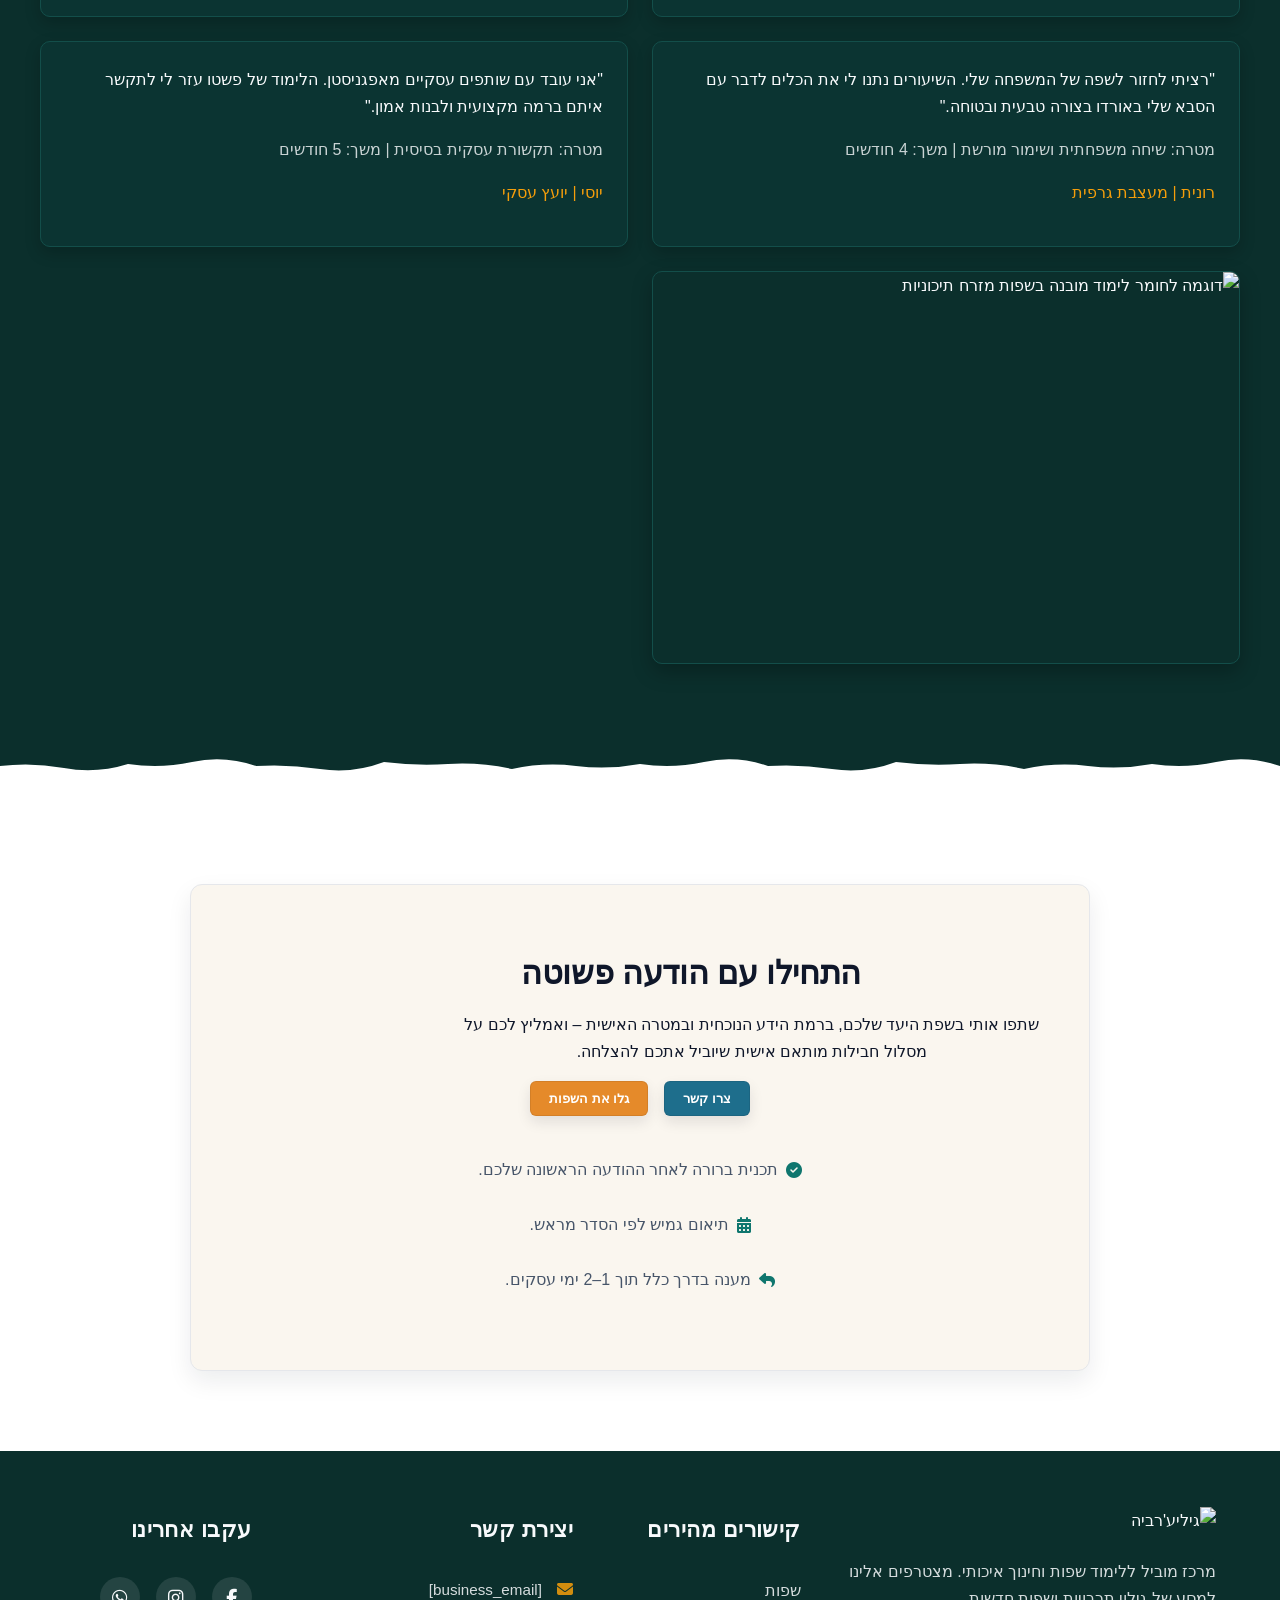
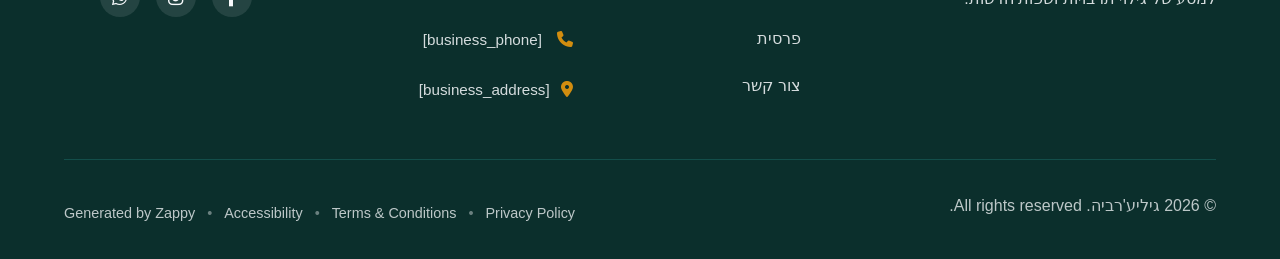
==== commit 95983886: "Background sync: Progressive GitHub Sync" ====
--- a/index.html
+++ b/index.html
@@ -317,7 +317,7 @@
   <div class="nav-container">
     <div class="nav-brand">
       <a href="/" class="logo-link">
-        <img src="/assets/business-logo.webp" alt="גיליע&#39;רביה" class="logo">
+        <img src="/assets/business-logo.webp" alt="גיליע'רביה" class="logo">
       </a>
     </div>
     
@@ -428,19 +428,19 @@
   </div>
 </section>
 
-<section class="index-pricing-section" data-layout-spec="בית-pricing">
+<section class="index-pricing-section" data-layout-spec="בית-pricing" id="zappy-section-2">
   <div class="index-pricing-container">
-    <div class="index-pricing-grid">
-      <div class="index-pricing-content">
+    <div class="index-pricing-grid zappy-preserve-css-grid" id="zappy-auto-grid-1772612669013-4noigj" data-zappy-auto-grid="true" data-zappy-grid-align="start" data-original-item-width="475" data-original-gap="60px" style="grid-template-columns: 475px 665px;">
+      <div class="index-pricing-content" data-grid-item-index="0">
         <h2>חבילות ברורות, התקדמות מדידה</h2>
         <p>כל חבילה מותאמת לרמתך ולשפה הנבחרת. אני מתחיל באבחון קצר כדי להבין את הרקע שלך, ואז בונה תוכנית לימודים מובנית עם יעדים ברורים. בכל מפגש תקבל משוב ישיר על ההתקדמות, תרגילים ביניים שמתאימים לקצב שלך, ונקודות ביקורת קבועות כדי לוודא שאתה מתקדם בביטחון.</p>
       </div>
-      <div class="index-pricing-table">
+      <div class="index-pricing-table zappy-grid-item-nested-grid" data-grid-item-index="1">
         <div class="index-pricing-card">
           <h3>התחלה</h3>
           <p class="index-pricing-card-desc">חבילה אידיאלית למי שרוצה להתנסות בשפה חדשה בקצב נוח</p>
           <ul class="index-pricing-list">
-            <li>מפגשים שבועיים (45–60 דקות)</li>
+            <li style="">מפגשים שבועיים&nbsp;<br>(45–60 דקות)</li>
             <li>תוכנית אישית מותאמת לרמתך</li>
             <li>תרגול כתיבה וקריאה בכתב המקורי (לפי הצורך)</li>
             <li>הקשר תרבותי לכל שיעור</li>
@@ -452,7 +452,7 @@
           <h3>סטנדרט</h3>
           <p class="index-pricing-card-desc">החבילה הפופולרית — מאזנת בין עומק ללמידה עקבית</p>
           <ul class="index-pricing-list">
-            <li>מפגשים שבועיים (60–75 דקות)</li>
+            <li style="">מפגשים שבועיים&nbsp;<br>(60–75 דקות)</li>
             <li>תוכנית אישית מותאמת לרמתך</li>
             <li>תרגול כתיבה וקריאה בכתב המקורי (לפי הצורך)</li>
             <li>הקשר תרבותי לכל שיעור</li>
@@ -474,13 +474,13 @@
         </div>
       </div>
     </div>
-    <div class="index-pricing-cta-wrapper">
-      <a href="/contact" class="index-pricing-cta">בקש המלצה לחבילה מתאימה</a>
-      <p class="index-pricing-note">המחיר משתנה לפי השפה והרמה; תקבל הצעה ברורה אחרי הודעה קצרה</p>
+    <div class="index-pricing-cta-wrapper" style="text-align: center !important; display: flex !important; justify-content: center !important; align-items: flex-start !important; width: 100% !important;">
+      <p class="zappy-editable"><a href="/contact" class="index-pricing-cta" data-native-element="true" data-element-id="btn-1772612816665-h4wlwahd0" data-element-type="button" style="outline: none; border-color: rgb(30, 110, 140) !important; color: var(--light-text, #ffffff) !important; background-color: rgb(30, 110, 140) !important; background-image: none !important;" data-text-color="light">בקש המלצה לחבילה מתאימה</a>
+      </p><p class="index-pricing-note">המחיר משתנה לפי השפה והרמה; תקבל הצעה ברורה אחרי הודעה קצרה</p>
     </div>
   </div>
   <div class="index-pricing-divider-wrapper">
-    <svg aria-hidden="true" viewBox="0 0 1200 80" preserveAspectRatio="none" xmlns="http://www.w3.org/2000/svg">
+    <svg data-no-icon-edit="true" aria-hidden="true" viewBox="0 0 1200 80" preserveAspectRatio="none" xmlns="http://www.w3.org/2000/svg">
       <path d="M0,80 L0,20 L1200,60 L1200,80 Z" fill="var(--bg-dark)"></path>
     </svg>
   </div>
@@ -554,7 +554,7 @@
   <div class="footer-container">
     <div class="footer-top">
       <div class="footer-column footer-company">
-        <img src="/assets/business-logo.webp" alt="גיליע&#39;רביה" class="logo">
+        <img src="/assets/business-logo.webp" alt="גיליע'רביה" class="logo">
         <p class="footer-description">מרכז מוביל ללימוד שפות וחינוך איכותי. מצטרפים אלינו למסע של גילוי תרבויות ושפות חדשות.</p>
       </div>
       
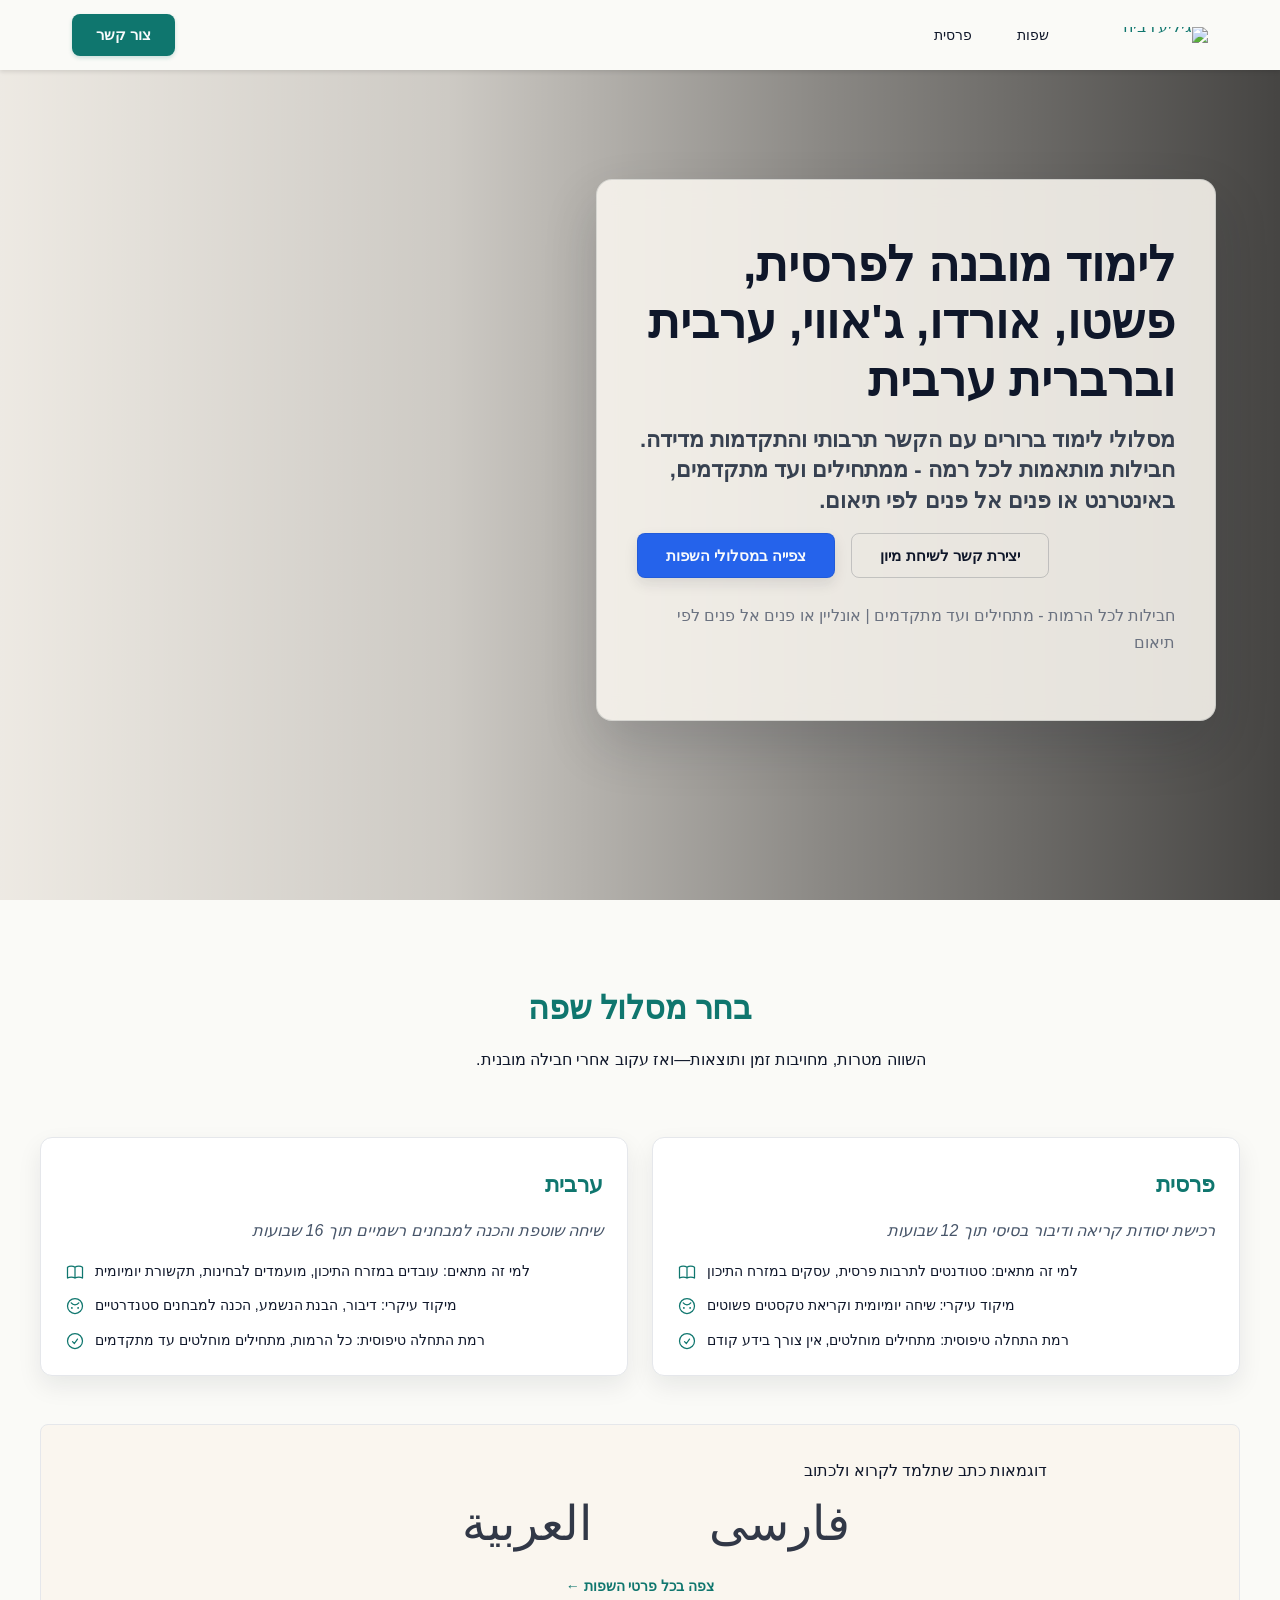
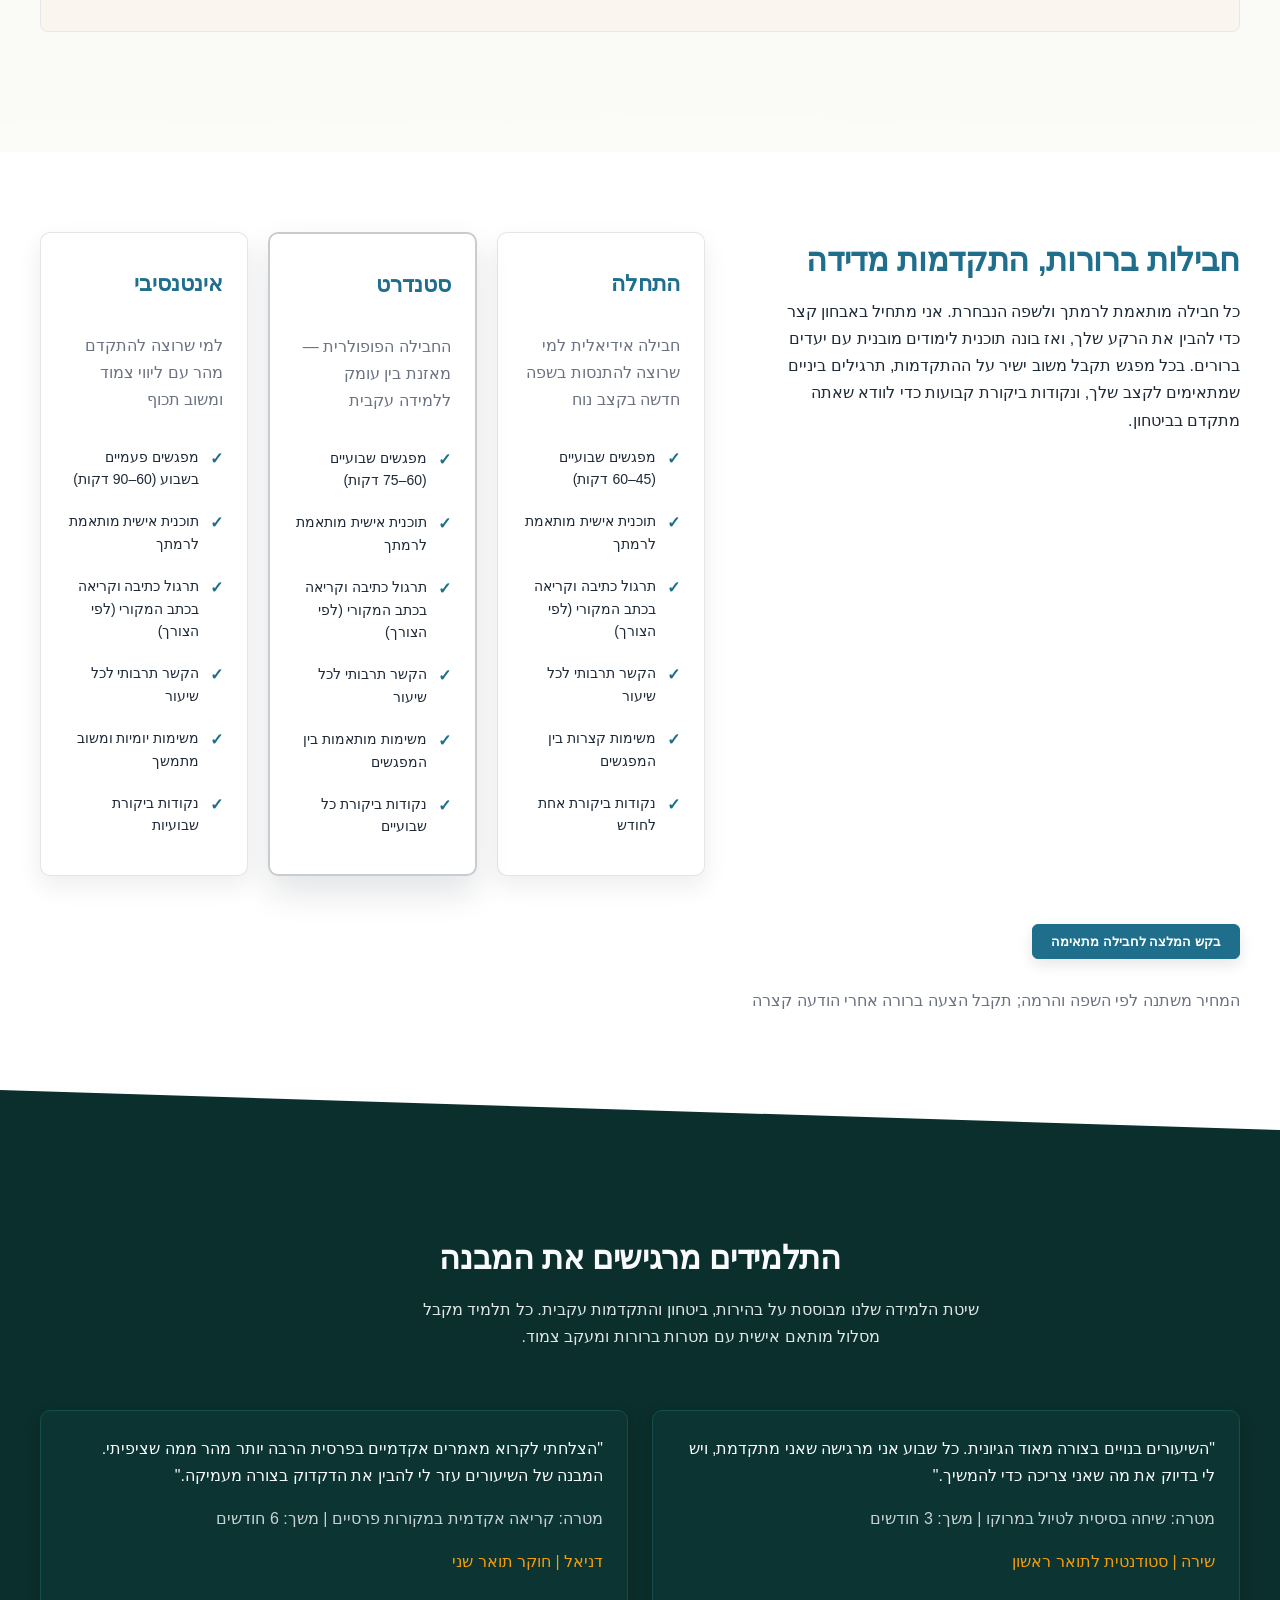
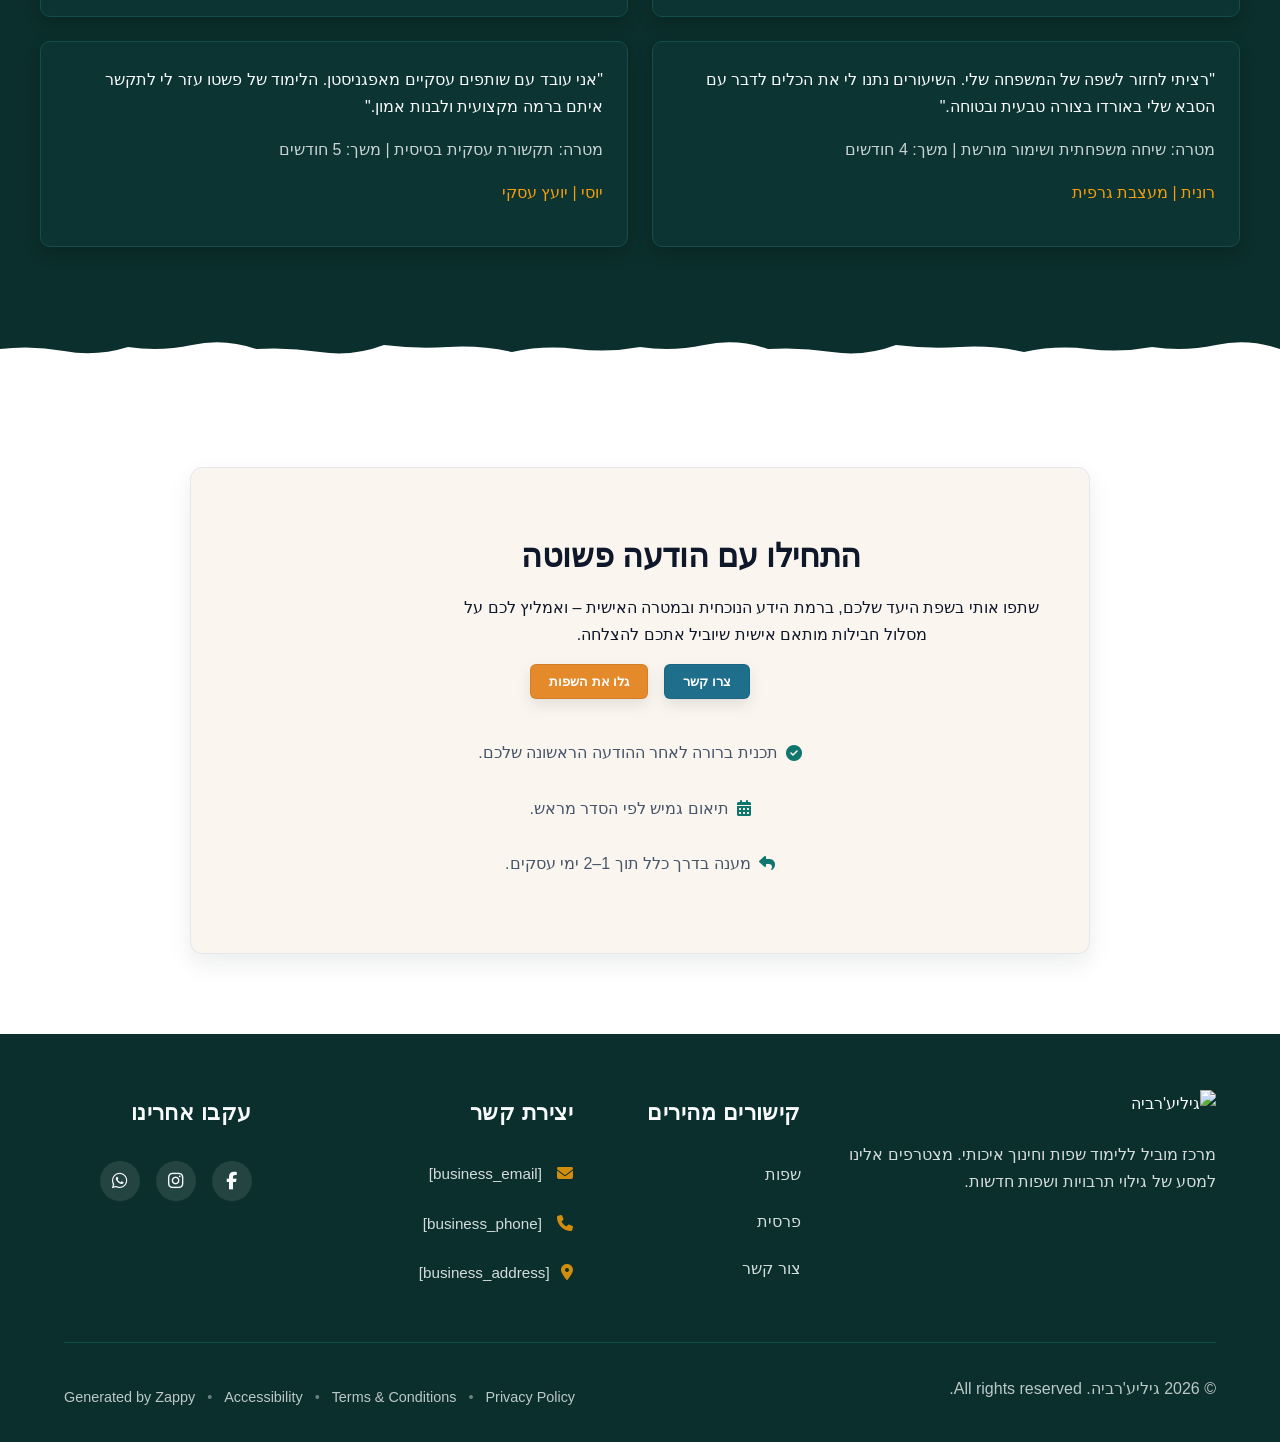
==== commit 317debce: "Background sync: Progressive GitHub Sync" ====
--- a/index.html
+++ b/index.html
@@ -300,16 +300,16 @@
 
   <nav class="navbar" dir="rtl">
   <button class="mobile-toggle" id="mobileToggle" aria-label="Menu">
-    <svg class="hamburger-icon" width="24" height="24" viewBox="0 0 24 24" fill="none">
+    <svg class="hamburger-icon" width="24" height="24" viewbox="0 0 24 24" fill="none">
       <path d="M3 12h18M3 6h18M3 18h18" stroke="currentColor" stroke-width="2" stroke-linecap="round"></path>
     </svg>
-    <svg class="close-icon" width="24" height="24" viewBox="0 0 24 24" fill="none" style="display:none;">
+    <svg class="close-icon" width="24" height="24" viewbox="0 0 24 24" fill="none" style="display:none;">
       <path d="M18 6L6 18M6 6l12 12" stroke="currentColor" stroke-width="2" stroke-linecap="round"></path>
     </svg>
   </button>
   
   <button class="phone-header-btn" aria-label="Call">
-    <svg width="20" height="20" viewBox="0 0 24 24" fill="currentColor">
+    <svg width="20" height="20" viewbox="0 0 24 24" fill="currentColor">
       <path d="M22 16.92v3a2 2 0 0 1-2.18 2 19.79 19.79 0 0 1-8.63-3.07 19.5 19.5 0 0 1-6-6 19.79 19.79 0 0 1-3.07-8.67A2 2 0 0 1 4.11 2h3a2 2 0 0 1 2 1.72 12.84 12.84 0 0 0 .7 2.81 2 2 0 0 1-.45 2.11L8.09 9.91a16 16 0 0 0 6 6l1.27-1.27a2 2 0 0 1 2.11-.45 12.84 12.84 0 0 0 2.81.7A2 2 0 0 1 22 16.92z"></path>
     </svg>
   </button>
@@ -364,19 +364,19 @@
         <p class="card-promise">רכישת יסודות קריאה ודיבור בסיסי תוך 12 שבועות</p>
         <ul class="card-bullets">
           <li class="" style="">
-            <svg data-element-type="icon" data-icon-type="svg" class="bullet-icon" viewBox="0 0 24 24" fill="none" xmlns="http://www.w3.org/2000/svg" style="cursor: pointer;">
+            <svg data-element-type="icon" data-icon-type="svg" class="bullet-icon" viewbox="0 0 24 24" fill="none" xmlns="http://www.w3.org/2000/svg" style="cursor: pointer;">
               <path d="M12 6.25278V19.2528M12 6.25278C10.8321 5.47686 9.24649 5 7.5 5C5.75351 5 4.16789 5.47686 3 6.25278V19.2528C4.16789 18.4769 5.75351 18 7.5 18C9.24649 18 10.8321 18.4769 12 19.2528M12 6.25278C13.1679 5.47686 14.7535 5 16.5 5C18.2465 5 19.8321 5.47686 21 6.25278V19.2528C19.8321 18.4769 18.2465 18 16.5 18C14.7535 18 13.1679 18.4769 12 19.2528" stroke="currentColor" stroke-width="1.5" stroke-linecap="round" stroke-linejoin="round"></path>
             </svg>
             <span>למי זה מתאים: סטודנטים לתרבות פרסית, עסקים במזרח התיכון</span>
           </li>
           <li class="">
-            <svg data-element-type="icon" data-icon-type="svg" class="bullet-icon" viewBox="0 0 24 24" fill="none" xmlns="http://www.w3.org/2000/svg">
+            <svg data-element-type="icon" data-icon-type="svg" class="bullet-icon" viewbox="0 0 24 24" fill="none" xmlns="http://www.w3.org/2000/svg">
               <path d="M7.5 8.25C7.5 8.25 9 10.5 12 10.5C15 10.5 16.5 8.25 16.5 8.25M8.25 14.25H8.26M15.75 14.25H15.76M21 12C21 16.9706 16.9706 21 12 21C7.02944 21 3 16.9706 3 12C3 7.02944 7.02944 3 12 3C16.9706 3 21 7.02944 21 12ZM8.625 14.25C8.625 14.4571 8.45711 14.625 8.25 14.625C8.04289 14.625 7.875 14.4571 7.875 14.25C7.875 14.0429 8.04289 13.875 8.25 13.875C8.45711 13.875 8.625 14.0429 8.625 14.25ZM16.125 14.25C16.125 14.4571 15.9571 14.625 15.75 14.625C15.5429 14.625 15.375 14.4571 15.375 14.25C15.375 14.0429 15.5429 13.875 15.75 13.875C15.9571 13.875 16.125 14.0429 16.125 14.25Z" stroke="currentColor" stroke-width="1.5" stroke-linecap="round" stroke-linejoin="round"></path>
             </svg>
             <span>מיקוד עיקרי: שיחה יומיומית וקריאת טקסטים פשוטים</span>
           </li>
           <li class="">
-            <svg data-element-type="icon" data-icon-type="svg" class="bullet-icon" viewBox="0 0 24 24" fill="none" xmlns="http://www.w3.org/2000/svg">
+            <svg data-element-type="icon" data-icon-type="svg" class="bullet-icon" viewbox="0 0 24 24" fill="none" xmlns="http://www.w3.org/2000/svg">
               <path d="M9 12.75L11.25 15L15 9.75M21 12C21 16.9706 16.9706 21 12 21C7.02944 21 3 16.9706 3 12C3 7.02944 7.02944 3 12 3C16.9706 3 21 7.02944 21 12Z" stroke="currentColor" stroke-width="1.5" stroke-linecap="round" stroke-linejoin="round"></path>
             </svg>
             <span>רמת התחלה טיפוסית: מתחילים מוחלטים, אין צורך בידע קודם</span>
@@ -387,19 +387,19 @@
         <p class="card-promise">שיחה שוטפת והכנה למבחנים רשמיים תוך 16 שבועות</p>
         <ul class="card-bullets">
           <li class="">
-            <svg data-element-type="icon" data-icon-type="svg" class="bullet-icon" viewBox="0 0 24 24" fill="none" xmlns="http://www.w3.org/2000/svg">
+            <svg data-element-type="icon" data-icon-type="svg" class="bullet-icon" viewbox="0 0 24 24" fill="none" xmlns="http://www.w3.org/2000/svg">
               <path d="M12 6.25278V19.2528M12 6.25278C10.8321 5.47686 9.24649 5 7.5 5C5.75351 5 4.16789 5.47686 3 6.25278V19.2528C4.16789 18.4769 5.75351 18 7.5 18C9.24649 18 10.8321 18.4769 12 19.2528M12 6.25278C13.1679 5.47686 14.7535 5 16.5 5C18.2465 5 19.8321 5.47686 21 6.25278V19.2528C19.8321 18.4769 18.2465 18 16.5 18C14.7535 18 13.1679 18.4769 12 19.2528" stroke="currentColor" stroke-width="1.5" stroke-linecap="round" stroke-linejoin="round"></path>
             </svg>
             <span>למי זה מתאים: עובדים במזרח התיכון, מועמדים לבחינות, תקשורת יומיומית</span>
           </li>
           <li class="">
-            <svg data-element-type="icon" data-icon-type="svg" class="bullet-icon" viewBox="0 0 24 24" fill="none" xmlns="http://www.w3.org/2000/svg">
+            <svg data-element-type="icon" data-icon-type="svg" class="bullet-icon" viewbox="0 0 24 24" fill="none" xmlns="http://www.w3.org/2000/svg">
               <path d="M7.5 8.25C7.5 8.25 9 10.5 12 10.5C15 10.5 16.5 8.25 16.5 8.25M8.25 14.25H8.26M15.75 14.25H15.76M21 12C21 16.9706 16.9706 21 12 21C7.02944 21 3 16.9706 3 12C3 7.02944 7.02944 3 12 3C16.9706 3 21 7.02944 21 12ZM8.625 14.25C8.625 14.4571 8.45711 14.625 8.25 14.625C8.04289 14.625 7.875 14.4571 7.875 14.25C7.875 14.0429 8.04289 13.875 8.25 13.875C8.45711 13.875 8.625 14.0429 8.625 14.25ZM16.125 14.25C16.125 14.4571 15.9571 14.625 15.75 14.625C15.5429 14.625 15.375 14.4571 15.375 14.25C15.375 14.0429 15.5429 13.875 15.75 13.875C15.9571 13.875 16.125 14.0429 16.125 14.25Z" stroke="currentColor" stroke-width="1.5" stroke-linecap="round" stroke-linejoin="round"></path>
             </svg>
             <span>מיקוד עיקרי: דיבור, הבנת הנשמע, הכנה למבחנים סטנדרטיים</span>
           </li>
           <li class="">
-            <svg data-element-type="icon" data-icon-type="svg" class="bullet-icon" viewBox="0 0 24 24" fill="none" xmlns="http://www.w3.org/2000/svg">
+            <svg data-element-type="icon" data-icon-type="svg" class="bullet-icon" viewbox="0 0 24 24" fill="none" xmlns="http://www.w3.org/2000/svg">
               <path d="M9 12.75L11.25 15L15 9.75M21 12C21 16.9706 16.9706 21 12 21C7.02944 21 3 16.9706 3 12C3 7.02944 7.02944 3 12 3C16.9706 3 21 7.02944 21 12Z" stroke="currentColor" stroke-width="1.5" stroke-linecap="round" stroke-linejoin="round"></path>
             </svg>
             <span>רמת התחלה טיפוסית: כל הרמות, מתחילים מוחלטים עד מתקדמים</span>
@@ -422,7 +422,7 @@
 
   <!-- Bottom Divider -->
   <div class="showcase-divider-wrapper">
-    <svg aria-hidden="true" viewBox="0 0 1200 60" preserveAspectRatio="none" xmlns="http://www.w3.org/2000/svg">
+    <svg aria-hidden="true" viewbox="0 0 1200 60" preserveaspectratio="none" xmlns="http://www.w3.org/2000/svg">
       <path d="M0,60 L0,30 Q100,25 200,32 T400,28 Q500,32 600,25 T800,30 Q900,28 1000,32 T1200,28 L1200,60 Z" fill="#FFFFFF" opacity="0.15"></path>
     </svg>
   </div>
@@ -480,7 +480,7 @@
     </div>
   </div>
   <div class="index-pricing-divider-wrapper">
-    <svg data-no-icon-edit="true" aria-hidden="true" viewBox="0 0 1200 80" preserveAspectRatio="none" xmlns="http://www.w3.org/2000/svg">
+    <svg data-no-icon-edit="true" aria-hidden="true" viewbox="0 0 1200 80" preserveaspectratio="none" xmlns="http://www.w3.org/2000/svg">
       <path d="M0,80 L0,20 L1200,60 L1200,80 Z" fill="var(--bg-dark)"></path>
     </svg>
   </div>
@@ -493,39 +493,27 @@
       <p>שיטת הלמידה שלנו מבוססת על בהירות, ביטחון והתקדמות עקבית. כל תלמיד מקבל מסלול מותאם אישית עם מטרות ברורות ומעקב צמוד.</p>
     </div>
 
-    <div class="index-testimonials-grid">
-      <div class="index-testimonials-card">
-        <p class="index-testimonials-quote">"השיעורים בנויים בצורה מאוד הגיונית. כל שבוע אני מרגישה שאני מתקדמת, ויש לי בדיוק את מה שאני צריכה כדי להמשיך."</p>
-        <p class="index-testimonials-context">מטרה: שיחה בסיסית לטיול במרוקו | משך: 3 חודשים</p>
-        <p class="index-testimonials-attribution">שירה | סטודנטית לתואר ראשון</p>
-      </div>
-
-      <div class="index-testimonials-card">
-        <p class="index-testimonials-quote">"הצלחתי לקרוא מאמרים אקדמיים בפרסית הרבה יותר מהר ממה שציפיתי. המבנה של השיעורים עזר לי להבין את הדקדוק בצורה מעמיקה."</p>
-        <p class="index-testimonials-context">מטרה: קריאה אקדמית במקורות פרסיים | משך: 6 חודשים</p>
-        <p class="index-testimonials-attribution">דניאל | חוקר תואר שני</p>
-      </div>
-
-      <div class="index-testimonials-card">
-        <p class="index-testimonials-quote">"רציתי לחזור לשפה של המשפחה שלי. השיעורים נתנו לי את הכלים לדבר עם הסבא שלי באורדו בצורה טבעית ובטוחה."</p>
-        <p class="index-testimonials-context">מטרה: שיחה משפחתית ושימור מורשת | משך: 4 חודשים</p>
-        <p class="index-testimonials-attribution">רונית | מעצבת גרפית</p>
-      </div>
-
-      <div class="index-testimonials-card">
-        <p class="index-testimonials-quote">"אני עובד עם שותפים עסקיים מאפגניסטן. הלימוד של פשטו עזר לי לתקשר איתם ברמה מקצועית ולבנות אמון."</p>
-        <p class="index-testimonials-context">מטרה: תקשורת עסקית בסיסית | משך: 5 חודשים</p>
-        <p class="index-testimonials-attribution">יוסי | יועץ עסקי</p>
-      </div>
-
-      <div class="index-testimonials-image-wrapper">
-        <img data-placeholder="index-testimonials-image-1" data-context="A clean, professional screenshot-style image of a language learning worksheet or annotated text page for Middle Eastern languages (Persian, Arabic, Pashto, or Urdu). The page should show structured lesson material with clear headings, bullet points, vocabulary lists, and handwritten-style annotations or highlights. Use a neutral, organized layout that conveys educational structure and clarity. No personal data or faces. The design should feel like a professional tutoring material page with clean typography and organized sections." width="600" height="400" src="/assets/site-index-testimonials-image-1.webp" alt="דוגמה לחומר לימוד מובנה בשפות מזרח תיכוניות">
-      </div>
-    </div>
+    <div class="index-testimonials-grid zappy-preserve-css-grid" style="display: grid; grid-template-columns: repeat(4, minmax(0, 1fr));" id="zappy-auto-grid-1772612669019-otcu2f" data-zappy-auto-grid="true" data-zappy-grid-align="start" data-original-item-width="588" data-original-gap="24px" data-zappy-explicit-columns="true"><div class="index-testimonials-card">
+        <p class="index-testimonials-quote zappy-editable">"השיעורים בנויים בצורה מאוד הגיונית. כל שבוע אני מרגישה שאני מתקדמת, ויש לי בדיוק את מה שאני צריכה כדי להמשיך."</p>
+        <p class="index-testimonials-context zappy-editable">מטרה: שיחה בסיסית לטיול במרוקו | משך: 3 חודשים</p>
+        <p class="index-testimonials-attribution zappy-editable">שירה | סטודנטית לתואר ראשון</p>
+      </div><div class="index-testimonials-card">
+        <p class="index-testimonials-quote zappy-editable">"הצלחתי לקרוא מאמרים אקדמיים בפרסית הרבה יותר מהר ממה שציפיתי. המבנה של השיעורים עזר לי להבין את הדקדוק בצורה מעמיקה."</p>
+        <p class="index-testimonials-context zappy-editable">מטרה: קריאה אקדמית במקורות פרסיים | משך: 6 חודשים</p>
+        <p class="index-testimonials-attribution zappy-editable">דניאל | חוקר תואר שני</p>
+      </div><div class="index-testimonials-card">
+        <p class="index-testimonials-quote zappy-editable">"רציתי לחזור לשפה של המשפחה שלי. השיעורים נתנו לי את הכלים לדבר עם הסבא שלי באורדו בצורה טבעית ובטוחה."</p>
+        <p class="index-testimonials-context zappy-editable">מטרה: שיחה משפחתית ושימור מורשת | משך: 4 חודשים</p>
+        <p class="index-testimonials-attribution zappy-editable">רונית | מעצבת גרפית</p>
+      </div><div class="index-testimonials-card">
+        <p class="index-testimonials-quote zappy-editable">"אני עובד עם שותפים עסקיים מאפגניסטן. הלימוד של פשטו עזר לי לתקשר איתם ברמה מקצועית ולבנות אמון."</p>
+        <p class="index-testimonials-context zappy-editable">מטרה: תקשורת עסקית בסיסית | משך: 5 חודשים</p>
+        <p class="index-testimonials-attribution zappy-editable">יוסי | יועץ עסקי</p>
+      </div></div>
   </div>
 
   <div class="index-testimonials-divider-wrapper">
-    <svg aria-hidden="true" viewBox="0 0 1200 80" preserveAspectRatio="none" xmlns="http://www.w3.org/2000/svg">
+    <svg aria-hidden="true" viewbox="0 0 1200 80" preserveaspectratio="none" xmlns="http://www.w3.org/2000/svg">
       <path d="M0,80 L0,42 Q30,38 60,44 T120,40 Q150,45 180,38 T240,42 Q270,40 300,45 T360,38 Q390,42 420,40 T480,45 Q510,38 540,42 T600,40 Q630,45 660,38 T720,42 Q750,40 780,45 T840,38 Q870,42 900,40 T960,45 Q990,38 1020,42 T1080,40 Q1110,45 1140,38 T1200,42 L1200,80 Z" fill="#FFFFFF"></path>
     </svg>
   </div>
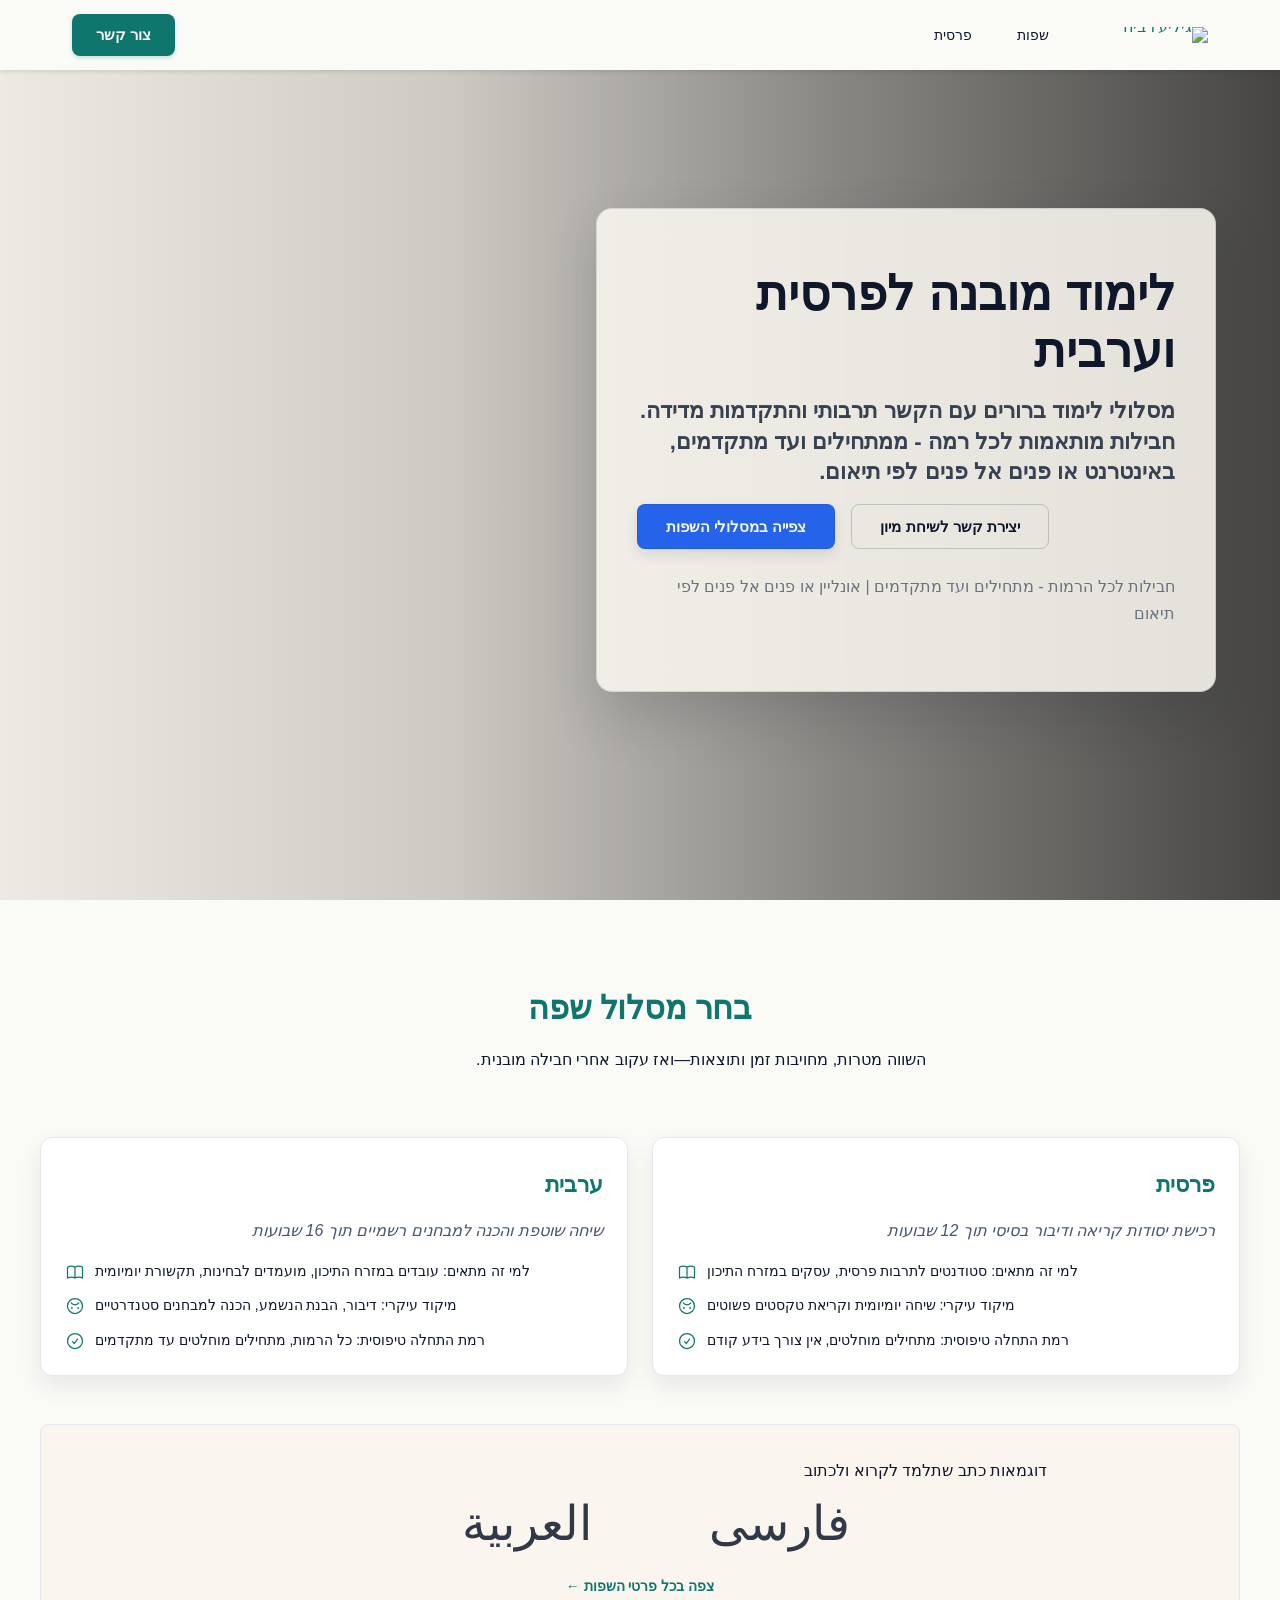
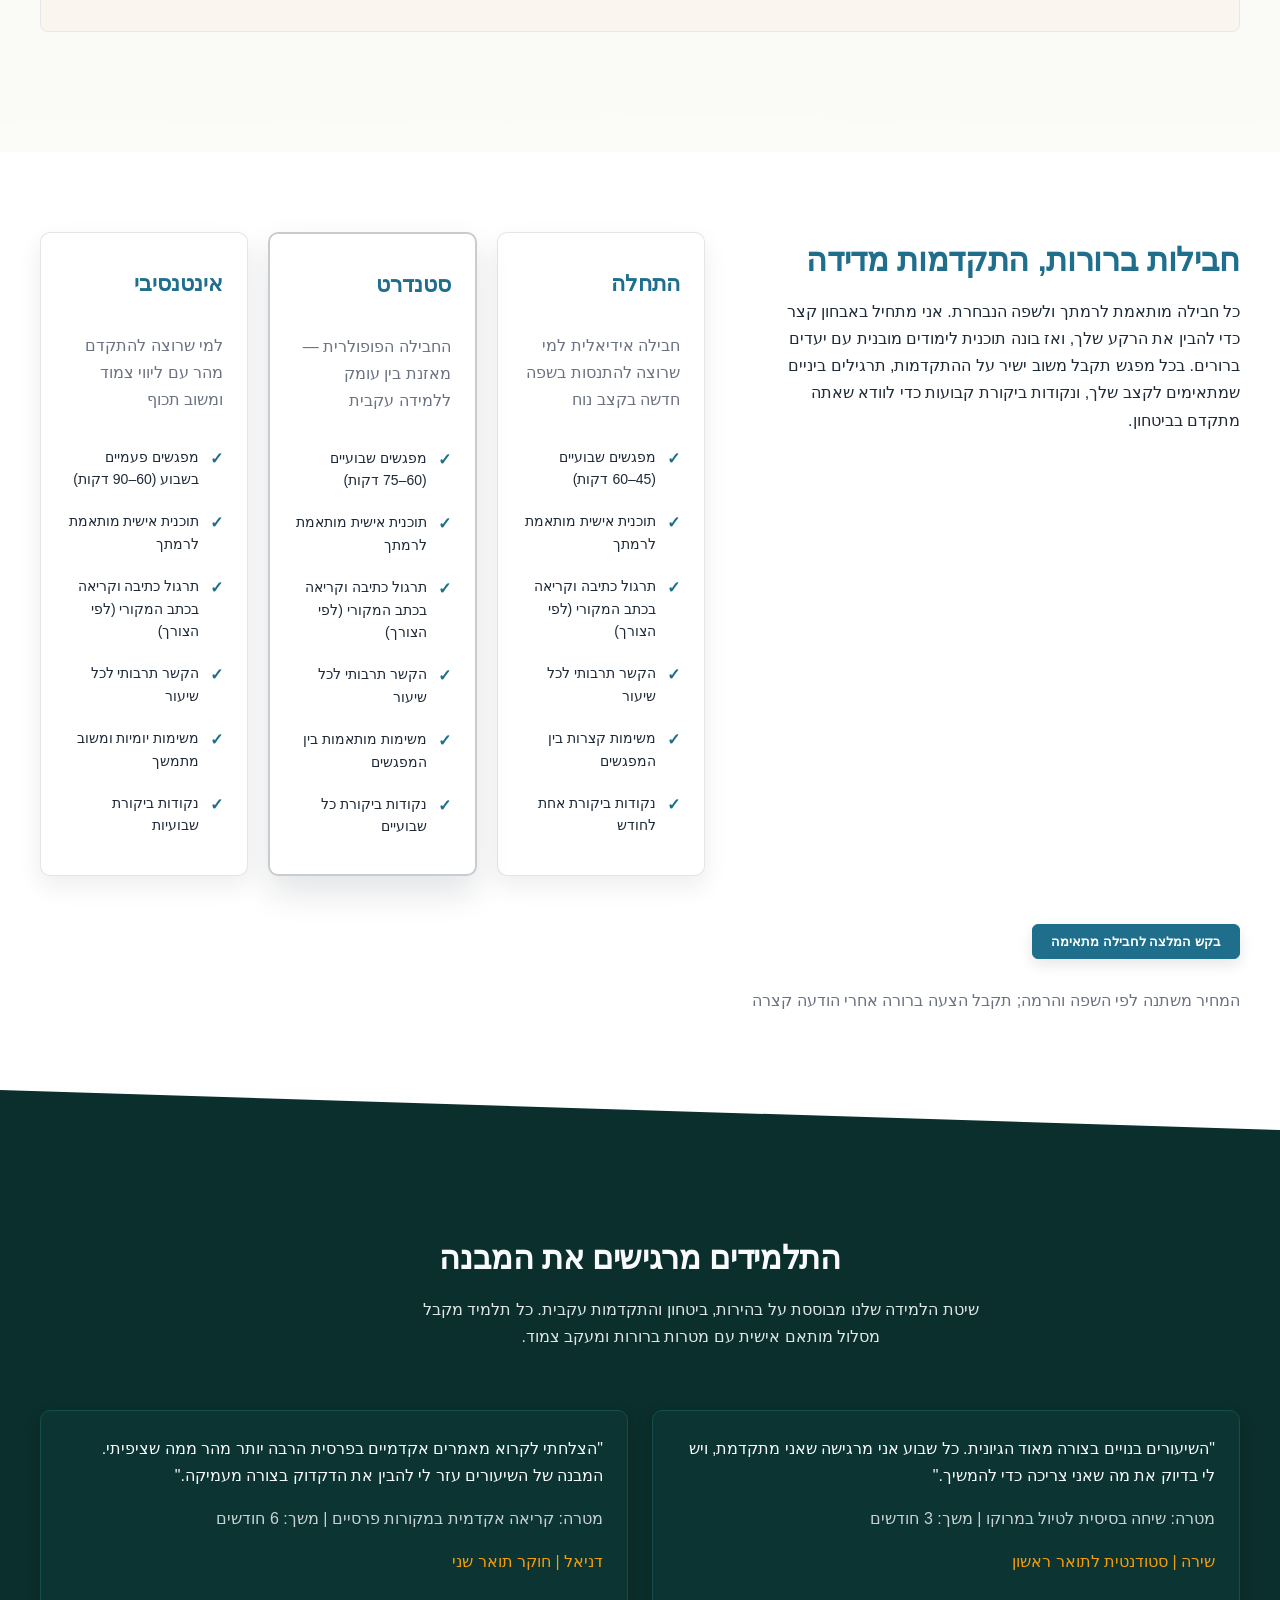
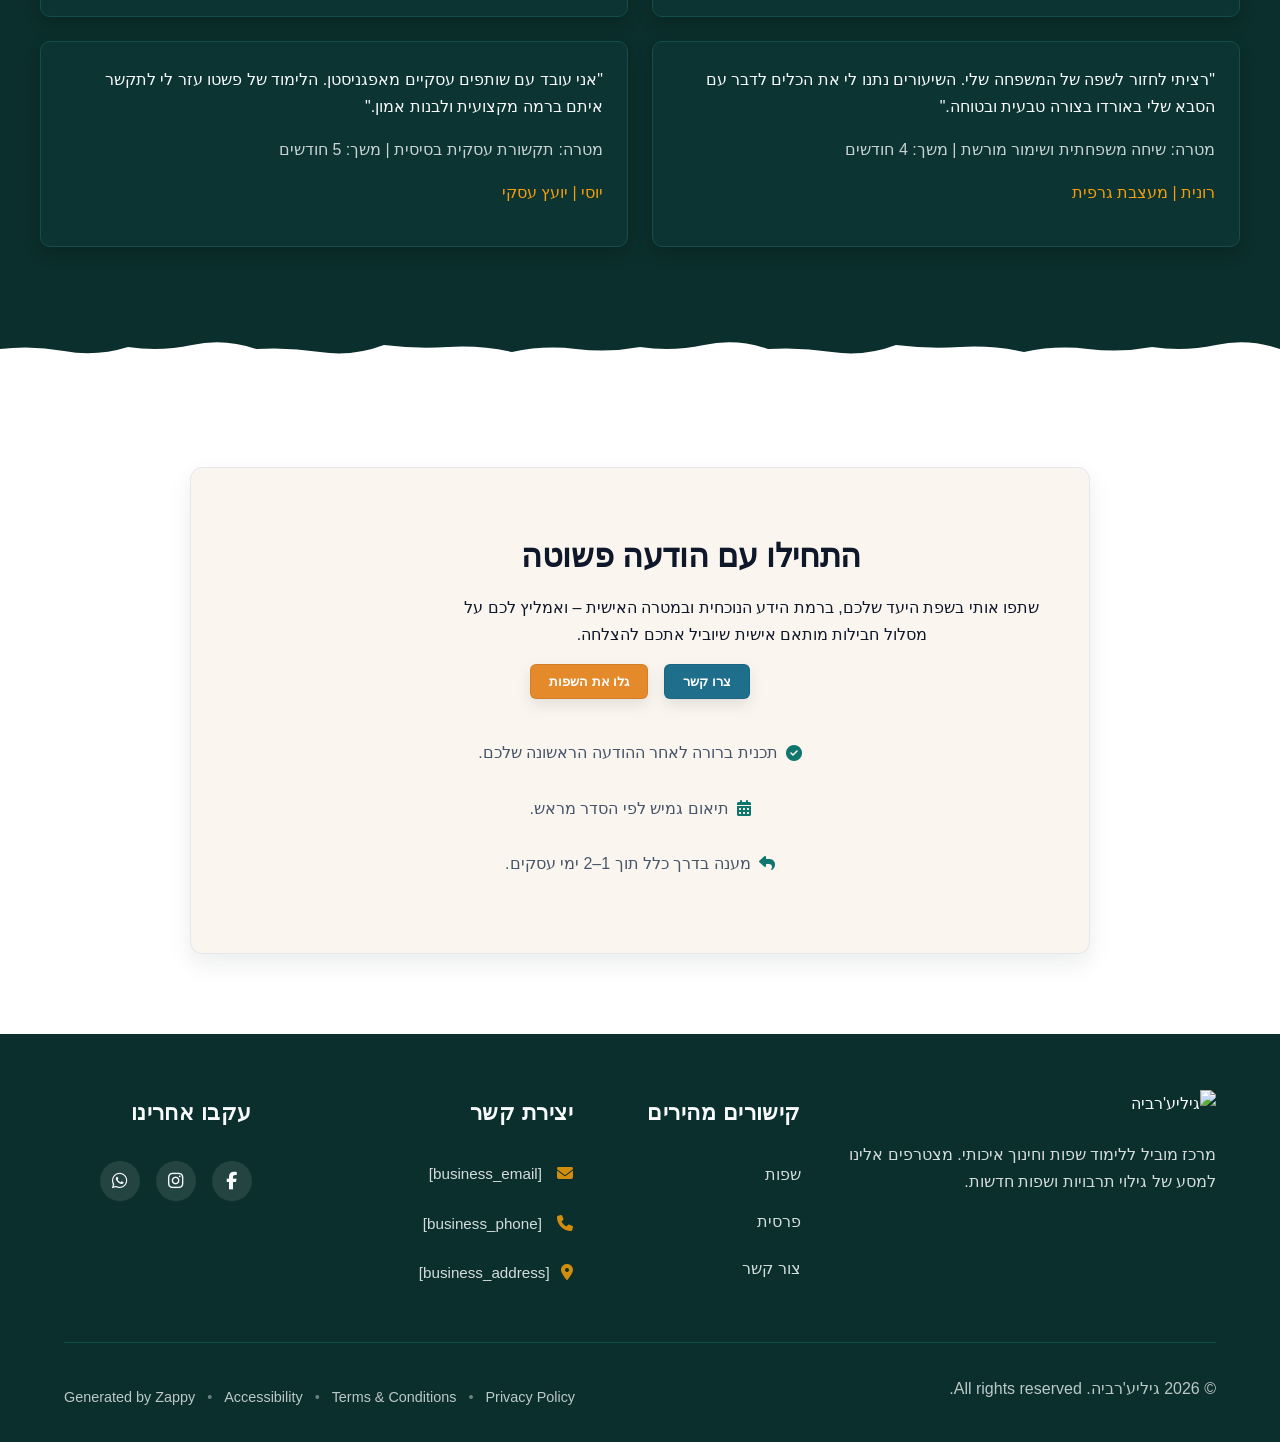
==== commit 90cee4ed: "Background sync: Progressive GitHub Sync" ====
--- a/index.html
+++ b/index.html
@@ -300,16 +300,16 @@
 
   <nav class="navbar" dir="rtl">
   <button class="mobile-toggle" id="mobileToggle" aria-label="Menu">
-    <svg class="hamburger-icon" width="24" height="24" viewbox="0 0 24 24" fill="none">
+    <svg class="hamburger-icon" width="24" height="24" viewBox="0 0 24 24" fill="none">
       <path d="M3 12h18M3 6h18M3 18h18" stroke="currentColor" stroke-width="2" stroke-linecap="round"></path>
     </svg>
-    <svg class="close-icon" width="24" height="24" viewbox="0 0 24 24" fill="none" style="display:none;">
+    <svg class="close-icon" width="24" height="24" viewBox="0 0 24 24" fill="none" style="display:none;">
       <path d="M18 6L6 18M6 6l12 12" stroke="currentColor" stroke-width="2" stroke-linecap="round"></path>
     </svg>
   </button>
   
   <button class="phone-header-btn" aria-label="Call">
-    <svg width="20" height="20" viewbox="0 0 24 24" fill="currentColor">
+    <svg width="20" height="20" viewBox="0 0 24 24" fill="currentColor">
       <path d="M22 16.92v3a2 2 0 0 1-2.18 2 19.79 19.79 0 0 1-8.63-3.07 19.5 19.5 0 0 1-6-6 19.79 19.79 0 0 1-3.07-8.67A2 2 0 0 1 4.11 2h3a2 2 0 0 1 2 1.72 12.84 12.84 0 0 0 .7 2.81 2 2 0 0 1-.45 2.11L8.09 9.91a16 16 0 0 0 6 6l1.27-1.27a2 2 0 0 1 2.11-.45 12.84 12.84 0 0 0 2.81.7A2 2 0 0 1 22 16.92z"></path>
     </svg>
   </button>
@@ -339,7 +339,7 @@
   
   <div class="index-hero-section__content-wrapper">
     <div class="index-hero-section__overlay-card">
-      <h1 class="index-hero-section__headline">לימוד מובנה לפרסית, פשטו, אורדו, ג'אווי, ערבית וברברית ערבית</h1>
+      <h1 class="index-hero-section__headline">לימוד מובנה לפרסית וערבית</h1>
       <h3 class="index-hero-section__subtitle">מסלולי לימוד ברורים עם הקשר תרבותי והתקדמות מדידה. חבילות מותאמות לכל רמה - ממתחילים ועד מתקדמים, באינטרנט או פנים אל פנים לפי תיאום.</h3>
       
       <div class="index-hero-section__cta-row">
@@ -364,19 +364,19 @@
         <p class="card-promise">רכישת יסודות קריאה ודיבור בסיסי תוך 12 שבועות</p>
         <ul class="card-bullets">
           <li class="" style="">
-            <svg data-element-type="icon" data-icon-type="svg" class="bullet-icon" viewbox="0 0 24 24" fill="none" xmlns="http://www.w3.org/2000/svg" style="cursor: pointer;">
+            <svg data-element-type="icon" data-icon-type="svg" class="bullet-icon" viewBox="0 0 24 24" fill="none" xmlns="http://www.w3.org/2000/svg" style="cursor: pointer;">
               <path d="M12 6.25278V19.2528M12 6.25278C10.8321 5.47686 9.24649 5 7.5 5C5.75351 5 4.16789 5.47686 3 6.25278V19.2528C4.16789 18.4769 5.75351 18 7.5 18C9.24649 18 10.8321 18.4769 12 19.2528M12 6.25278C13.1679 5.47686 14.7535 5 16.5 5C18.2465 5 19.8321 5.47686 21 6.25278V19.2528C19.8321 18.4769 18.2465 18 16.5 18C14.7535 18 13.1679 18.4769 12 19.2528" stroke="currentColor" stroke-width="1.5" stroke-linecap="round" stroke-linejoin="round"></path>
             </svg>
             <span>למי זה מתאים: סטודנטים לתרבות פרסית, עסקים במזרח התיכון</span>
           </li>
           <li class="">
-            <svg data-element-type="icon" data-icon-type="svg" class="bullet-icon" viewbox="0 0 24 24" fill="none" xmlns="http://www.w3.org/2000/svg">
+            <svg data-element-type="icon" data-icon-type="svg" class="bullet-icon" viewBox="0 0 24 24" fill="none" xmlns="http://www.w3.org/2000/svg">
               <path d="M7.5 8.25C7.5 8.25 9 10.5 12 10.5C15 10.5 16.5 8.25 16.5 8.25M8.25 14.25H8.26M15.75 14.25H15.76M21 12C21 16.9706 16.9706 21 12 21C7.02944 21 3 16.9706 3 12C3 7.02944 7.02944 3 12 3C16.9706 3 21 7.02944 21 12ZM8.625 14.25C8.625 14.4571 8.45711 14.625 8.25 14.625C8.04289 14.625 7.875 14.4571 7.875 14.25C7.875 14.0429 8.04289 13.875 8.25 13.875C8.45711 13.875 8.625 14.0429 8.625 14.25ZM16.125 14.25C16.125 14.4571 15.9571 14.625 15.75 14.625C15.5429 14.625 15.375 14.4571 15.375 14.25C15.375 14.0429 15.5429 13.875 15.75 13.875C15.9571 13.875 16.125 14.0429 16.125 14.25Z" stroke="currentColor" stroke-width="1.5" stroke-linecap="round" stroke-linejoin="round"></path>
             </svg>
             <span>מיקוד עיקרי: שיחה יומיומית וקריאת טקסטים פשוטים</span>
           </li>
           <li class="">
-            <svg data-element-type="icon" data-icon-type="svg" class="bullet-icon" viewbox="0 0 24 24" fill="none" xmlns="http://www.w3.org/2000/svg">
+            <svg data-element-type="icon" data-icon-type="svg" class="bullet-icon" viewBox="0 0 24 24" fill="none" xmlns="http://www.w3.org/2000/svg">
               <path d="M9 12.75L11.25 15L15 9.75M21 12C21 16.9706 16.9706 21 12 21C7.02944 21 3 16.9706 3 12C3 7.02944 7.02944 3 12 3C16.9706 3 21 7.02944 21 12Z" stroke="currentColor" stroke-width="1.5" stroke-linecap="round" stroke-linejoin="round"></path>
             </svg>
             <span>רמת התחלה טיפוסית: מתחילים מוחלטים, אין צורך בידע קודם</span>
@@ -387,19 +387,19 @@
         <p class="card-promise">שיחה שוטפת והכנה למבחנים רשמיים תוך 16 שבועות</p>
         <ul class="card-bullets">
           <li class="">
-            <svg data-element-type="icon" data-icon-type="svg" class="bullet-icon" viewbox="0 0 24 24" fill="none" xmlns="http://www.w3.org/2000/svg">
+            <svg data-element-type="icon" data-icon-type="svg" class="bullet-icon" viewBox="0 0 24 24" fill="none" xmlns="http://www.w3.org/2000/svg">
               <path d="M12 6.25278V19.2528M12 6.25278C10.8321 5.47686 9.24649 5 7.5 5C5.75351 5 4.16789 5.47686 3 6.25278V19.2528C4.16789 18.4769 5.75351 18 7.5 18C9.24649 18 10.8321 18.4769 12 19.2528M12 6.25278C13.1679 5.47686 14.7535 5 16.5 5C18.2465 5 19.8321 5.47686 21 6.25278V19.2528C19.8321 18.4769 18.2465 18 16.5 18C14.7535 18 13.1679 18.4769 12 19.2528" stroke="currentColor" stroke-width="1.5" stroke-linecap="round" stroke-linejoin="round"></path>
             </svg>
             <span>למי זה מתאים: עובדים במזרח התיכון, מועמדים לבחינות, תקשורת יומיומית</span>
           </li>
           <li class="">
-            <svg data-element-type="icon" data-icon-type="svg" class="bullet-icon" viewbox="0 0 24 24" fill="none" xmlns="http://www.w3.org/2000/svg">
+            <svg data-element-type="icon" data-icon-type="svg" class="bullet-icon" viewBox="0 0 24 24" fill="none" xmlns="http://www.w3.org/2000/svg">
               <path d="M7.5 8.25C7.5 8.25 9 10.5 12 10.5C15 10.5 16.5 8.25 16.5 8.25M8.25 14.25H8.26M15.75 14.25H15.76M21 12C21 16.9706 16.9706 21 12 21C7.02944 21 3 16.9706 3 12C3 7.02944 7.02944 3 12 3C16.9706 3 21 7.02944 21 12ZM8.625 14.25C8.625 14.4571 8.45711 14.625 8.25 14.625C8.04289 14.625 7.875 14.4571 7.875 14.25C7.875 14.0429 8.04289 13.875 8.25 13.875C8.45711 13.875 8.625 14.0429 8.625 14.25ZM16.125 14.25C16.125 14.4571 15.9571 14.625 15.75 14.625C15.5429 14.625 15.375 14.4571 15.375 14.25C15.375 14.0429 15.5429 13.875 15.75 13.875C15.9571 13.875 16.125 14.0429 16.125 14.25Z" stroke="currentColor" stroke-width="1.5" stroke-linecap="round" stroke-linejoin="round"></path>
             </svg>
             <span>מיקוד עיקרי: דיבור, הבנת הנשמע, הכנה למבחנים סטנדרטיים</span>
           </li>
           <li class="">
-            <svg data-element-type="icon" data-icon-type="svg" class="bullet-icon" viewbox="0 0 24 24" fill="none" xmlns="http://www.w3.org/2000/svg">
+            <svg data-element-type="icon" data-icon-type="svg" class="bullet-icon" viewBox="0 0 24 24" fill="none" xmlns="http://www.w3.org/2000/svg">
               <path d="M9 12.75L11.25 15L15 9.75M21 12C21 16.9706 16.9706 21 12 21C7.02944 21 3 16.9706 3 12C3 7.02944 7.02944 3 12 3C16.9706 3 21 7.02944 21 12Z" stroke="currentColor" stroke-width="1.5" stroke-linecap="round" stroke-linejoin="round"></path>
             </svg>
             <span>רמת התחלה טיפוסית: כל הרמות, מתחילים מוחלטים עד מתקדמים</span>
@@ -422,7 +422,7 @@
 
   <!-- Bottom Divider -->
   <div class="showcase-divider-wrapper">
-    <svg aria-hidden="true" viewbox="0 0 1200 60" preserveaspectratio="none" xmlns="http://www.w3.org/2000/svg">
+    <svg aria-hidden="true" viewBox="0 0 1200 60" preserveAspectRatio="none" xmlns="http://www.w3.org/2000/svg">
       <path d="M0,60 L0,30 Q100,25 200,32 T400,28 Q500,32 600,25 T800,30 Q900,28 1000,32 T1200,28 L1200,60 Z" fill="#FFFFFF" opacity="0.15"></path>
     </svg>
   </div>
@@ -431,11 +431,11 @@
 <section class="index-pricing-section" data-layout-spec="בית-pricing" id="zappy-section-2">
   <div class="index-pricing-container">
     <div class="index-pricing-grid zappy-preserve-css-grid" id="zappy-auto-grid-1772612669013-4noigj" data-zappy-auto-grid="true" data-zappy-grid-align="start" data-original-item-width="475" data-original-gap="60px" style="grid-template-columns: 475px 665px;">
-      <div class="index-pricing-content" data-grid-item-index="0">
+      <div class="index-pricing-content">
         <h2>חבילות ברורות, התקדמות מדידה</h2>
         <p>כל חבילה מותאמת לרמתך ולשפה הנבחרת. אני מתחיל באבחון קצר כדי להבין את הרקע שלך, ואז בונה תוכנית לימודים מובנית עם יעדים ברורים. בכל מפגש תקבל משוב ישיר על ההתקדמות, תרגילים ביניים שמתאימים לקצב שלך, ונקודות ביקורת קבועות כדי לוודא שאתה מתקדם בביטחון.</p>
       </div>
-      <div class="index-pricing-table zappy-grid-item-nested-grid" data-grid-item-index="1">
+      <div class="index-pricing-table zappy-grid-item-nested-grid">
         <div class="index-pricing-card">
           <h3>התחלה</h3>
           <p class="index-pricing-card-desc">חבילה אידיאלית למי שרוצה להתנסות בשפה חדשה בקצב נוח</p>
@@ -475,12 +475,12 @@
       </div>
     </div>
     <div class="index-pricing-cta-wrapper" style="text-align: center !important; display: flex !important; justify-content: center !important; align-items: flex-start !important; width: 100% !important;">
-      <p class="zappy-editable"><a href="/contact" class="index-pricing-cta" data-native-element="true" data-element-id="btn-1772612816665-h4wlwahd0" data-element-type="button" style="outline: none; border-color: rgb(30, 110, 140) !important; color: var(--light-text, #ffffff) !important; background-color: rgb(30, 110, 140) !important; background-image: none !important;" data-text-color="light">בקש המלצה לחבילה מתאימה</a>
+      <p class=""><a href="/contact" class="index-pricing-cta" data-native-element="true" data-element-id="btn-1772612816665-h4wlwahd0" data-element-type="button" style="outline: none; border-color: rgb(30, 110, 140) !important; color: var(--light-text, #ffffff) !important; background-color: rgb(30, 110, 140) !important; background-image: none !important;" data-text-color="light">בקש המלצה לחבילה מתאימה</a>
       </p><p class="index-pricing-note">המחיר משתנה לפי השפה והרמה; תקבל הצעה ברורה אחרי הודעה קצרה</p>
     </div>
   </div>
   <div class="index-pricing-divider-wrapper">
-    <svg data-no-icon-edit="true" aria-hidden="true" viewbox="0 0 1200 80" preserveaspectratio="none" xmlns="http://www.w3.org/2000/svg">
+    <svg aria-hidden="true" viewBox="0 0 1200 80" preserveAspectRatio="none" xmlns="http://www.w3.org/2000/svg">
       <path d="M0,80 L0,20 L1200,60 L1200,80 Z" fill="var(--bg-dark)"></path>
     </svg>
   </div>
@@ -494,26 +494,26 @@
     </div>
 
     <div class="index-testimonials-grid zappy-preserve-css-grid" style="display: grid; grid-template-columns: repeat(4, minmax(0, 1fr));" id="zappy-auto-grid-1772612669019-otcu2f" data-zappy-auto-grid="true" data-zappy-grid-align="start" data-original-item-width="588" data-original-gap="24px" data-zappy-explicit-columns="true"><div class="index-testimonials-card">
-        <p class="index-testimonials-quote zappy-editable">"השיעורים בנויים בצורה מאוד הגיונית. כל שבוע אני מרגישה שאני מתקדמת, ויש לי בדיוק את מה שאני צריכה כדי להמשיך."</p>
-        <p class="index-testimonials-context zappy-editable">מטרה: שיחה בסיסית לטיול במרוקו | משך: 3 חודשים</p>
-        <p class="index-testimonials-attribution zappy-editable">שירה | סטודנטית לתואר ראשון</p>
+        <p class="index-testimonials-quote">"השיעורים בנויים בצורה מאוד הגיונית. כל שבוע אני מרגישה שאני מתקדמת, ויש לי בדיוק את מה שאני צריכה כדי להמשיך."</p>
+        <p class="index-testimonials-context">מטרה: שיחה בסיסית לטיול במרוקו | משך: 3 חודשים</p>
+        <p class="index-testimonials-attribution">שירה | סטודנטית לתואר ראשון</p>
       </div><div class="index-testimonials-card">
-        <p class="index-testimonials-quote zappy-editable">"הצלחתי לקרוא מאמרים אקדמיים בפרסית הרבה יותר מהר ממה שציפיתי. המבנה של השיעורים עזר לי להבין את הדקדוק בצורה מעמיקה."</p>
-        <p class="index-testimonials-context zappy-editable">מטרה: קריאה אקדמית במקורות פרסיים | משך: 6 חודשים</p>
-        <p class="index-testimonials-attribution zappy-editable">דניאל | חוקר תואר שני</p>
+        <p class="index-testimonials-quote">"הצלחתי לקרוא מאמרים אקדמיים בפרסית הרבה יותר מהר ממה שציפיתי. המבנה של השיעורים עזר לי להבין את הדקדוק בצורה מעמיקה."</p>
+        <p class="index-testimonials-context">מטרה: קריאה אקדמית במקורות פרסיים | משך: 6 חודשים</p>
+        <p class="index-testimonials-attribution">דניאל | חוקר תואר שני</p>
       </div><div class="index-testimonials-card">
-        <p class="index-testimonials-quote zappy-editable">"רציתי לחזור לשפה של המשפחה שלי. השיעורים נתנו לי את הכלים לדבר עם הסבא שלי באורדו בצורה טבעית ובטוחה."</p>
-        <p class="index-testimonials-context zappy-editable">מטרה: שיחה משפחתית ושימור מורשת | משך: 4 חודשים</p>
-        <p class="index-testimonials-attribution zappy-editable">רונית | מעצבת גרפית</p>
+        <p class="index-testimonials-quote">"רציתי לחזור לשפה של המשפחה שלי. השיעורים נתנו לי את הכלים לדבר עם הסבא שלי באורדו בצורה טבעית ובטוחה."</p>
+        <p class="index-testimonials-context">מטרה: שיחה משפחתית ושימור מורשת | משך: 4 חודשים</p>
+        <p class="index-testimonials-attribution">רונית | מעצבת גרפית</p>
       </div><div class="index-testimonials-card">
-        <p class="index-testimonials-quote zappy-editable">"אני עובד עם שותפים עסקיים מאפגניסטן. הלימוד של פשטו עזר לי לתקשר איתם ברמה מקצועית ולבנות אמון."</p>
-        <p class="index-testimonials-context zappy-editable">מטרה: תקשורת עסקית בסיסית | משך: 5 חודשים</p>
-        <p class="index-testimonials-attribution zappy-editable">יוסי | יועץ עסקי</p>
+        <p class="index-testimonials-quote">"אני עובד עם שותפים עסקיים מאפגניסטן. הלימוד של פשטו עזר לי לתקשר איתם ברמה מקצועית ולבנות אמון."</p>
+        <p class="index-testimonials-context">מטרה: תקשורת עסקית בסיסית | משך: 5 חודשים</p>
+        <p class="index-testimonials-attribution">יוסי | יועץ עסקי</p>
       </div></div>
   </div>
 
   <div class="index-testimonials-divider-wrapper">
-    <svg aria-hidden="true" viewbox="0 0 1200 80" preserveaspectratio="none" xmlns="http://www.w3.org/2000/svg">
+    <svg aria-hidden="true" viewBox="0 0 1200 80" preserveAspectRatio="none" xmlns="http://www.w3.org/2000/svg">
       <path d="M0,80 L0,42 Q30,38 60,44 T120,40 Q150,45 180,38 T240,42 Q270,40 300,45 T360,38 Q390,42 420,40 T480,45 Q510,38 540,42 T600,40 Q630,45 660,38 T720,42 Q750,40 780,45 T840,38 Q870,42 900,40 T960,45 Q990,38 1020,42 T1080,40 Q1110,45 1140,38 T1200,42 L1200,80 Z" fill="#FFFFFF"></path>
     </svg>
   </div>
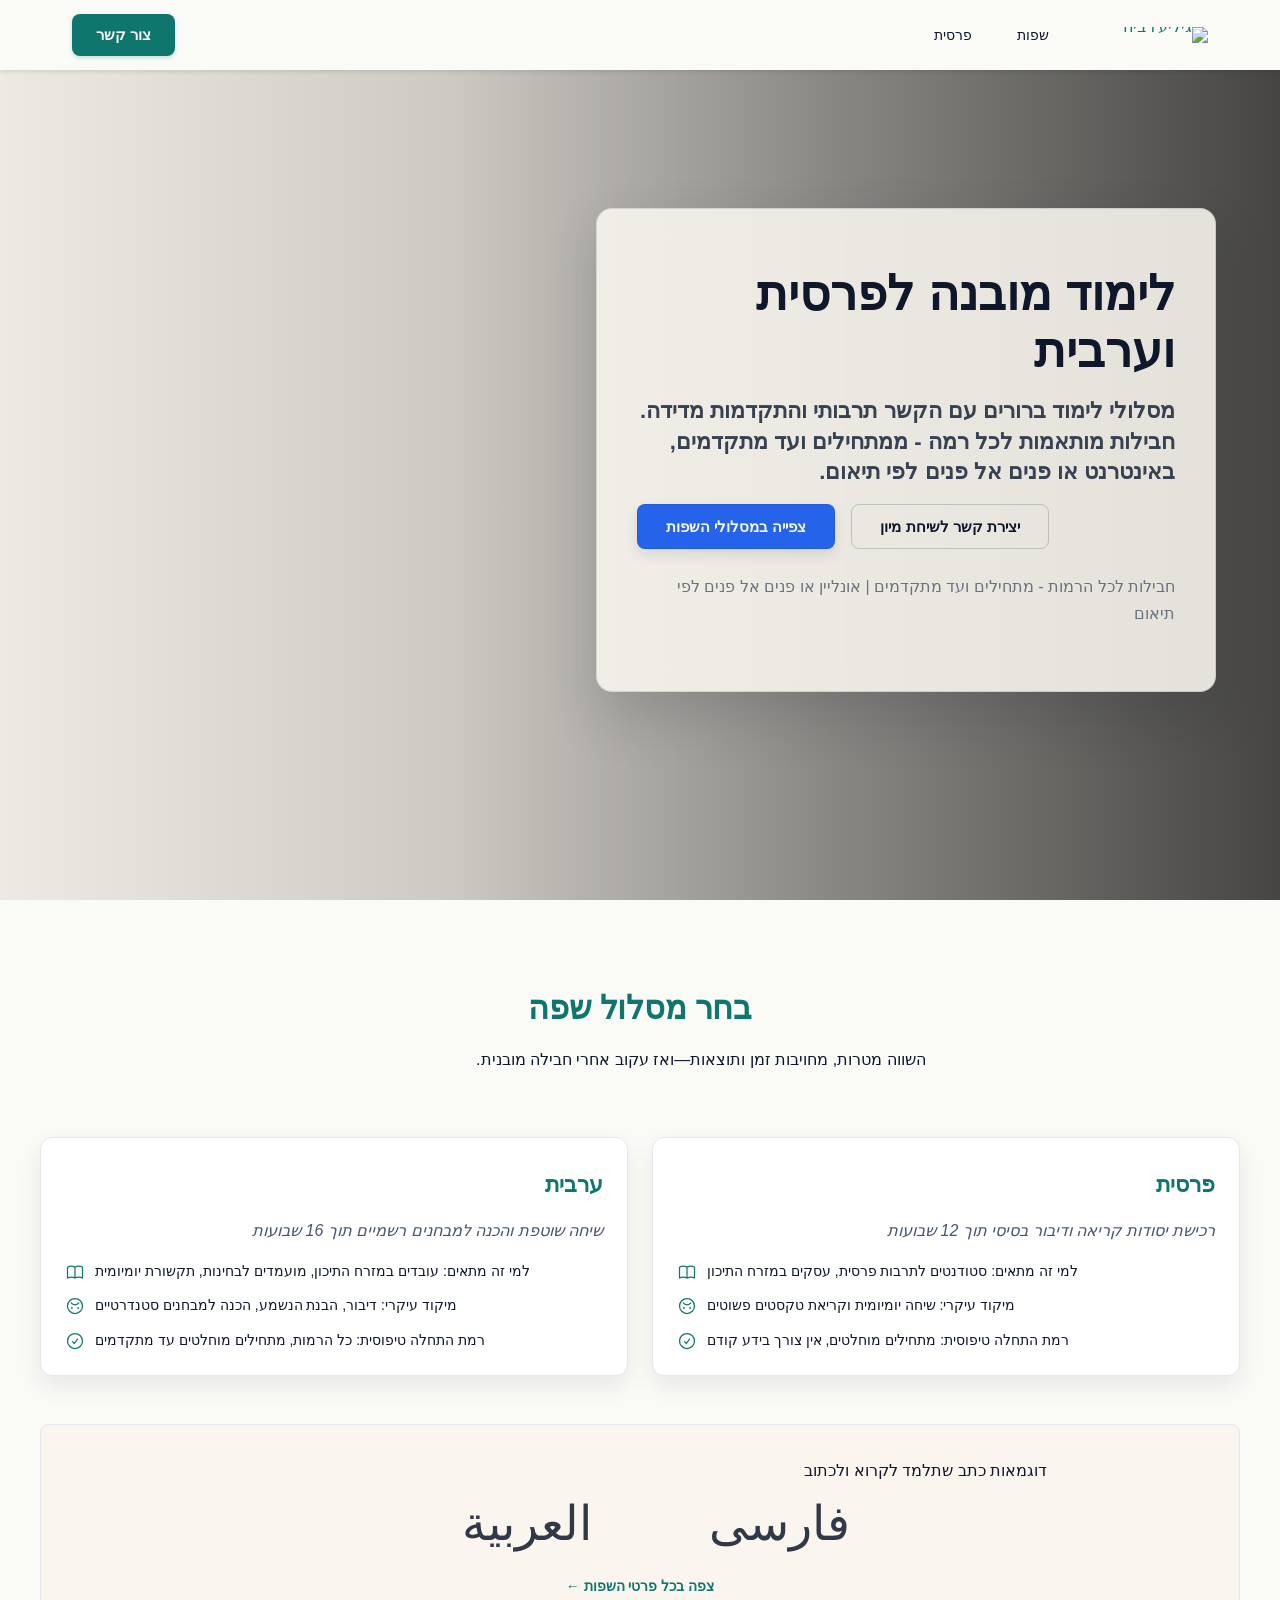
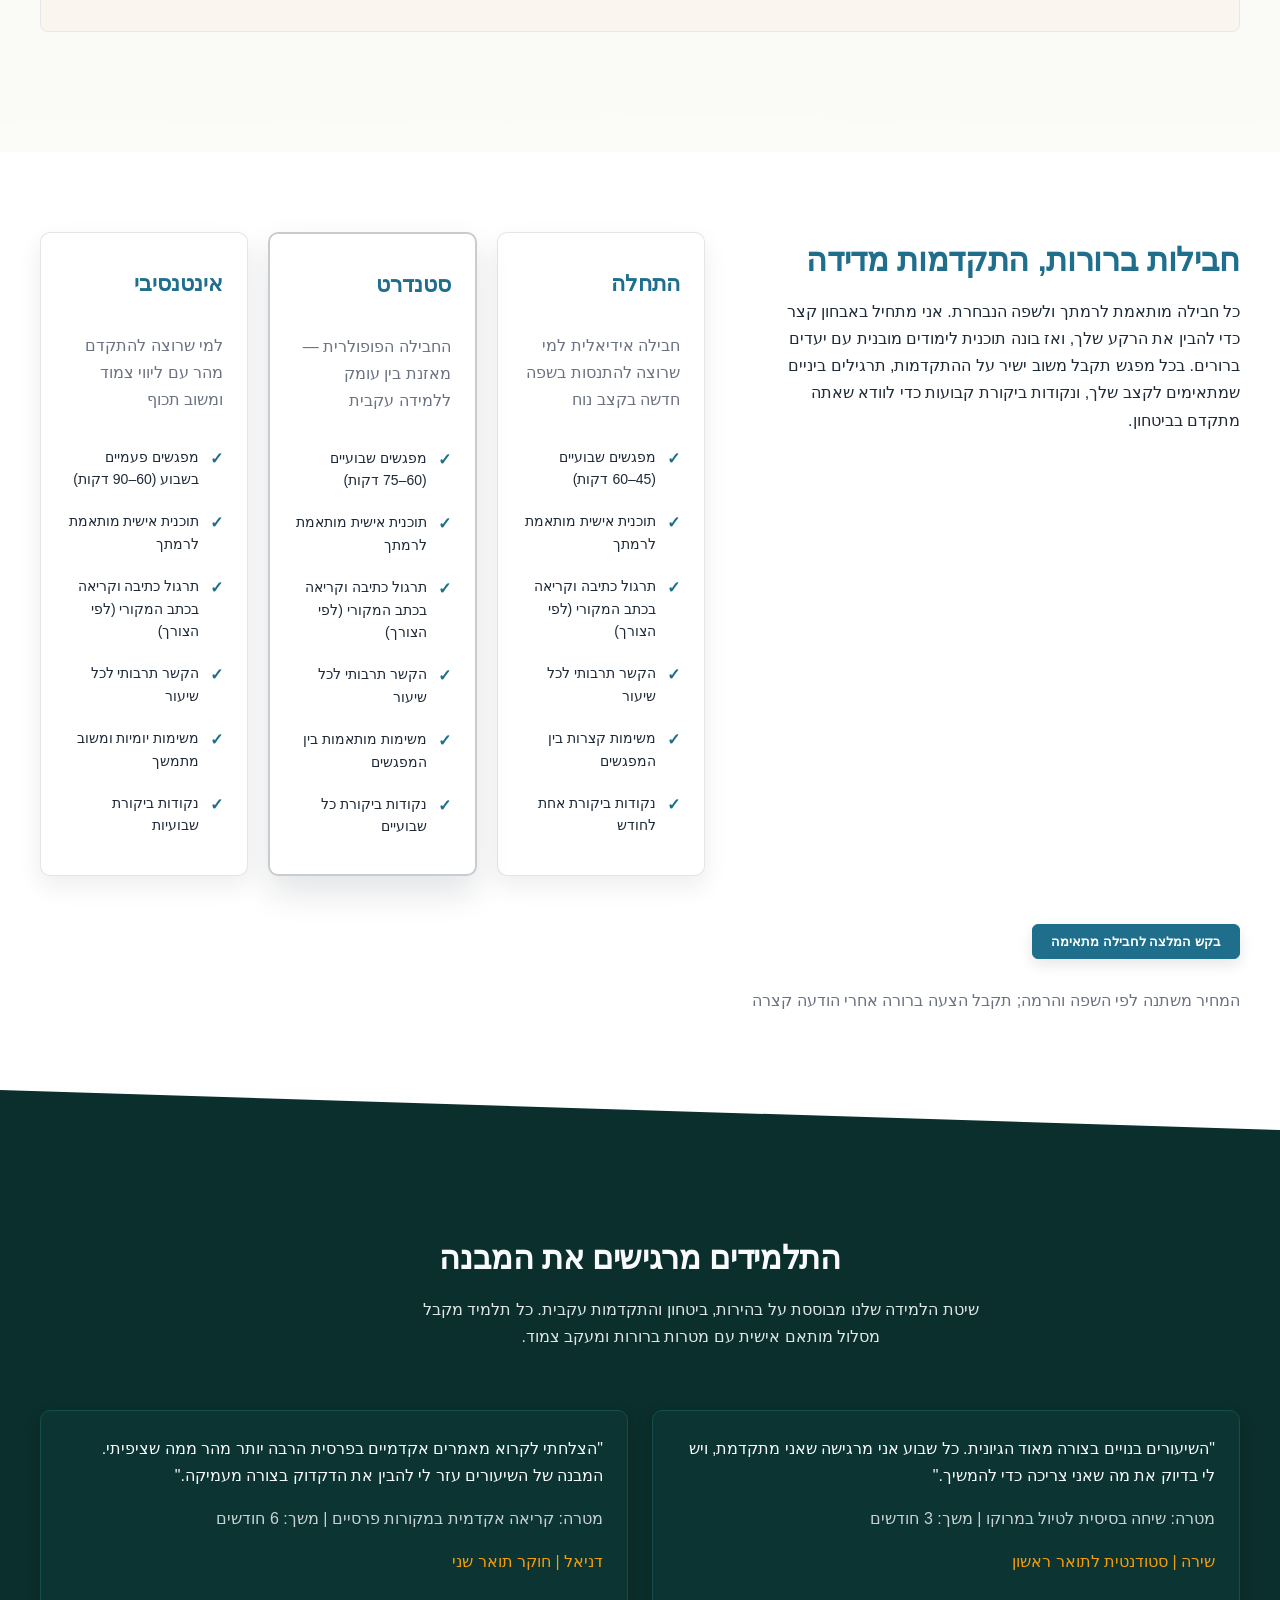
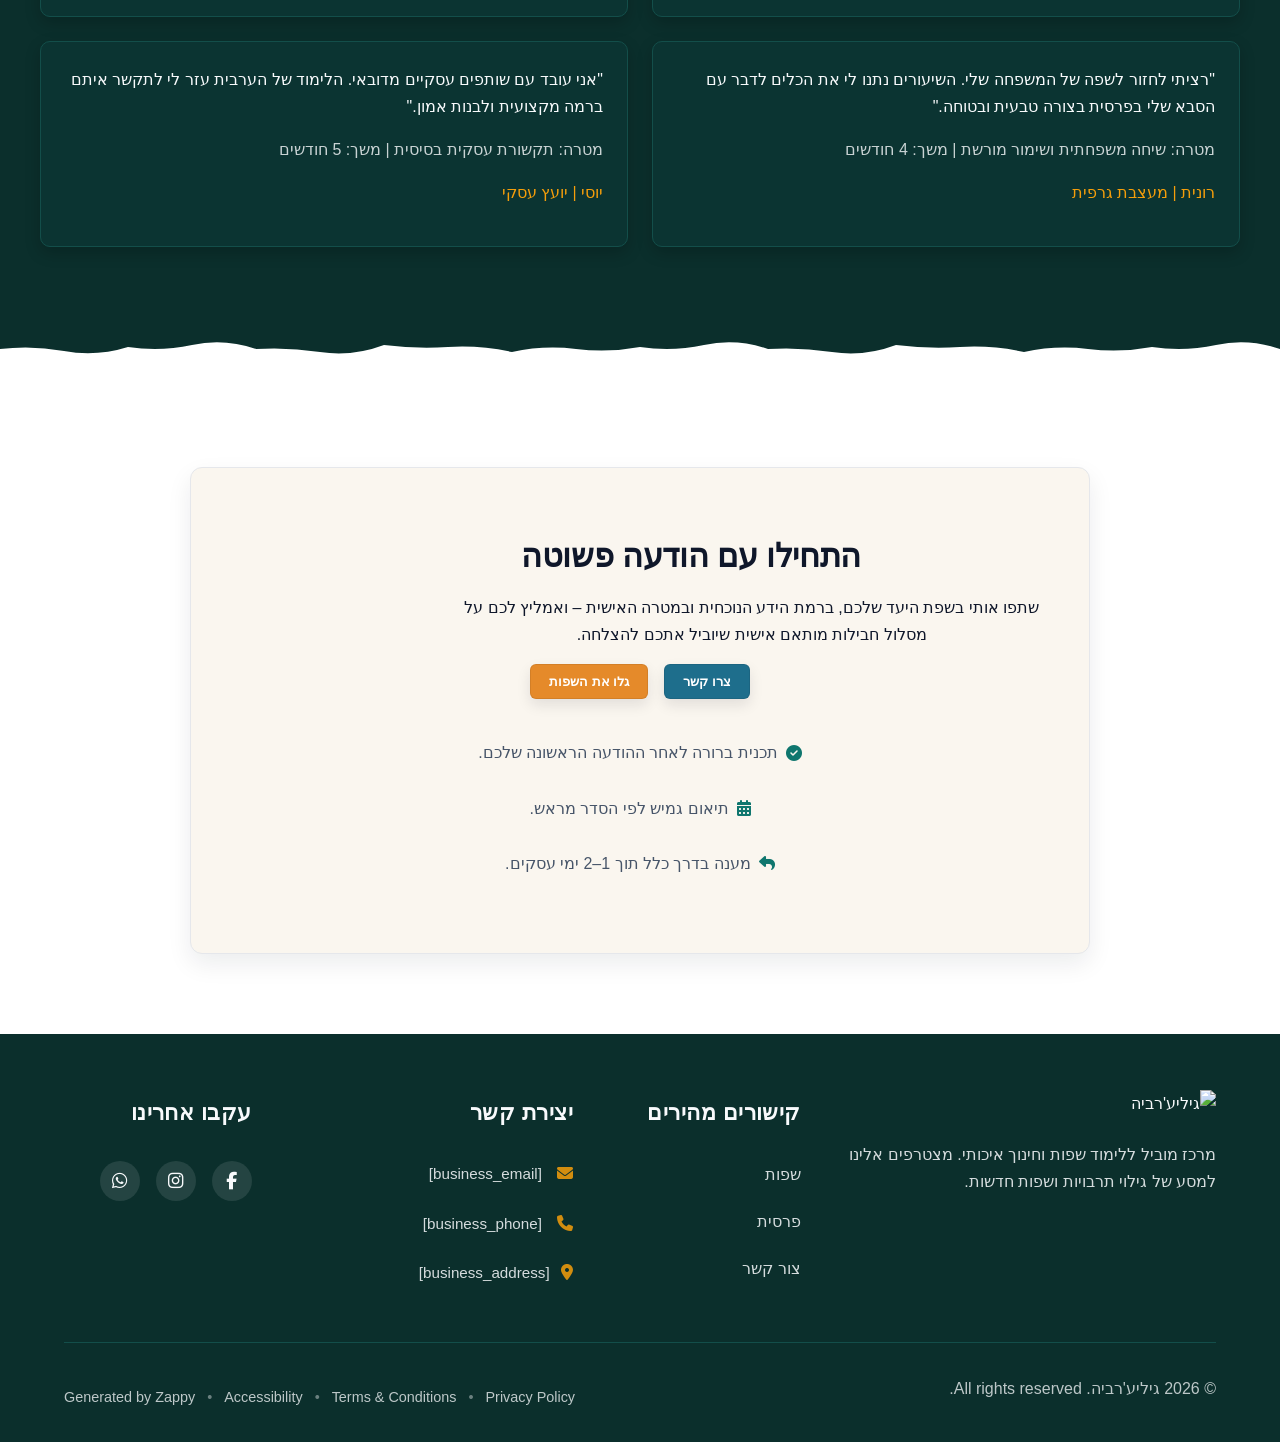
==== commit fd9297fc: "Background sync: Progressive GitHub Sync" ====
--- a/index.html
+++ b/index.html
@@ -300,16 +300,16 @@
 
   <nav class="navbar" dir="rtl">
   <button class="mobile-toggle" id="mobileToggle" aria-label="Menu">
-    <svg class="hamburger-icon" width="24" height="24" viewBox="0 0 24 24" fill="none">
+    <svg class="hamburger-icon" width="24" height="24" viewbox="0 0 24 24" fill="none">
       <path d="M3 12h18M3 6h18M3 18h18" stroke="currentColor" stroke-width="2" stroke-linecap="round"></path>
     </svg>
-    <svg class="close-icon" width="24" height="24" viewBox="0 0 24 24" fill="none" style="display:none;">
+    <svg class="close-icon" width="24" height="24" viewbox="0 0 24 24" fill="none" style="display:none;">
       <path d="M18 6L6 18M6 6l12 12" stroke="currentColor" stroke-width="2" stroke-linecap="round"></path>
     </svg>
   </button>
   
   <button class="phone-header-btn" aria-label="Call">
-    <svg width="20" height="20" viewBox="0 0 24 24" fill="currentColor">
+    <svg width="20" height="20" viewbox="0 0 24 24" fill="currentColor">
       <path d="M22 16.92v3a2 2 0 0 1-2.18 2 19.79 19.79 0 0 1-8.63-3.07 19.5 19.5 0 0 1-6-6 19.79 19.79 0 0 1-3.07-8.67A2 2 0 0 1 4.11 2h3a2 2 0 0 1 2 1.72 12.84 12.84 0 0 0 .7 2.81 2 2 0 0 1-.45 2.11L8.09 9.91a16 16 0 0 0 6 6l1.27-1.27a2 2 0 0 1 2.11-.45 12.84 12.84 0 0 0 2.81.7A2 2 0 0 1 22 16.92z"></path>
     </svg>
   </button>
@@ -364,19 +364,19 @@
         <p class="card-promise">רכישת יסודות קריאה ודיבור בסיסי תוך 12 שבועות</p>
         <ul class="card-bullets">
           <li class="" style="">
-            <svg data-element-type="icon" data-icon-type="svg" class="bullet-icon" viewBox="0 0 24 24" fill="none" xmlns="http://www.w3.org/2000/svg" style="cursor: pointer;">
+            <svg data-element-type="icon" data-icon-type="svg" class="bullet-icon" viewbox="0 0 24 24" fill="none" xmlns="http://www.w3.org/2000/svg" style="cursor: pointer;">
               <path d="M12 6.25278V19.2528M12 6.25278C10.8321 5.47686 9.24649 5 7.5 5C5.75351 5 4.16789 5.47686 3 6.25278V19.2528C4.16789 18.4769 5.75351 18 7.5 18C9.24649 18 10.8321 18.4769 12 19.2528M12 6.25278C13.1679 5.47686 14.7535 5 16.5 5C18.2465 5 19.8321 5.47686 21 6.25278V19.2528C19.8321 18.4769 18.2465 18 16.5 18C14.7535 18 13.1679 18.4769 12 19.2528" stroke="currentColor" stroke-width="1.5" stroke-linecap="round" stroke-linejoin="round"></path>
             </svg>
             <span>למי זה מתאים: סטודנטים לתרבות פרסית, עסקים במזרח התיכון</span>
           </li>
           <li class="">
-            <svg data-element-type="icon" data-icon-type="svg" class="bullet-icon" viewBox="0 0 24 24" fill="none" xmlns="http://www.w3.org/2000/svg">
+            <svg data-element-type="icon" data-icon-type="svg" class="bullet-icon" viewbox="0 0 24 24" fill="none" xmlns="http://www.w3.org/2000/svg">
               <path d="M7.5 8.25C7.5 8.25 9 10.5 12 10.5C15 10.5 16.5 8.25 16.5 8.25M8.25 14.25H8.26M15.75 14.25H15.76M21 12C21 16.9706 16.9706 21 12 21C7.02944 21 3 16.9706 3 12C3 7.02944 7.02944 3 12 3C16.9706 3 21 7.02944 21 12ZM8.625 14.25C8.625 14.4571 8.45711 14.625 8.25 14.625C8.04289 14.625 7.875 14.4571 7.875 14.25C7.875 14.0429 8.04289 13.875 8.25 13.875C8.45711 13.875 8.625 14.0429 8.625 14.25ZM16.125 14.25C16.125 14.4571 15.9571 14.625 15.75 14.625C15.5429 14.625 15.375 14.4571 15.375 14.25C15.375 14.0429 15.5429 13.875 15.75 13.875C15.9571 13.875 16.125 14.0429 16.125 14.25Z" stroke="currentColor" stroke-width="1.5" stroke-linecap="round" stroke-linejoin="round"></path>
             </svg>
             <span>מיקוד עיקרי: שיחה יומיומית וקריאת טקסטים פשוטים</span>
           </li>
           <li class="">
-            <svg data-element-type="icon" data-icon-type="svg" class="bullet-icon" viewBox="0 0 24 24" fill="none" xmlns="http://www.w3.org/2000/svg">
+            <svg data-element-type="icon" data-icon-type="svg" class="bullet-icon" viewbox="0 0 24 24" fill="none" xmlns="http://www.w3.org/2000/svg">
               <path d="M9 12.75L11.25 15L15 9.75M21 12C21 16.9706 16.9706 21 12 21C7.02944 21 3 16.9706 3 12C3 7.02944 7.02944 3 12 3C16.9706 3 21 7.02944 21 12Z" stroke="currentColor" stroke-width="1.5" stroke-linecap="round" stroke-linejoin="round"></path>
             </svg>
             <span>רמת התחלה טיפוסית: מתחילים מוחלטים, אין צורך בידע קודם</span>
@@ -387,19 +387,19 @@
         <p class="card-promise">שיחה שוטפת והכנה למבחנים רשמיים תוך 16 שבועות</p>
         <ul class="card-bullets">
           <li class="">
-            <svg data-element-type="icon" data-icon-type="svg" class="bullet-icon" viewBox="0 0 24 24" fill="none" xmlns="http://www.w3.org/2000/svg">
+            <svg data-element-type="icon" data-icon-type="svg" class="bullet-icon" viewbox="0 0 24 24" fill="none" xmlns="http://www.w3.org/2000/svg">
               <path d="M12 6.25278V19.2528M12 6.25278C10.8321 5.47686 9.24649 5 7.5 5C5.75351 5 4.16789 5.47686 3 6.25278V19.2528C4.16789 18.4769 5.75351 18 7.5 18C9.24649 18 10.8321 18.4769 12 19.2528M12 6.25278C13.1679 5.47686 14.7535 5 16.5 5C18.2465 5 19.8321 5.47686 21 6.25278V19.2528C19.8321 18.4769 18.2465 18 16.5 18C14.7535 18 13.1679 18.4769 12 19.2528" stroke="currentColor" stroke-width="1.5" stroke-linecap="round" stroke-linejoin="round"></path>
             </svg>
             <span>למי זה מתאים: עובדים במזרח התיכון, מועמדים לבחינות, תקשורת יומיומית</span>
           </li>
           <li class="">
-            <svg data-element-type="icon" data-icon-type="svg" class="bullet-icon" viewBox="0 0 24 24" fill="none" xmlns="http://www.w3.org/2000/svg">
+            <svg data-element-type="icon" data-icon-type="svg" class="bullet-icon" viewbox="0 0 24 24" fill="none" xmlns="http://www.w3.org/2000/svg">
               <path d="M7.5 8.25C7.5 8.25 9 10.5 12 10.5C15 10.5 16.5 8.25 16.5 8.25M8.25 14.25H8.26M15.75 14.25H15.76M21 12C21 16.9706 16.9706 21 12 21C7.02944 21 3 16.9706 3 12C3 7.02944 7.02944 3 12 3C16.9706 3 21 7.02944 21 12ZM8.625 14.25C8.625 14.4571 8.45711 14.625 8.25 14.625C8.04289 14.625 7.875 14.4571 7.875 14.25C7.875 14.0429 8.04289 13.875 8.25 13.875C8.45711 13.875 8.625 14.0429 8.625 14.25ZM16.125 14.25C16.125 14.4571 15.9571 14.625 15.75 14.625C15.5429 14.625 15.375 14.4571 15.375 14.25C15.375 14.0429 15.5429 13.875 15.75 13.875C15.9571 13.875 16.125 14.0429 16.125 14.25Z" stroke="currentColor" stroke-width="1.5" stroke-linecap="round" stroke-linejoin="round"></path>
             </svg>
             <span>מיקוד עיקרי: דיבור, הבנת הנשמע, הכנה למבחנים סטנדרטיים</span>
           </li>
           <li class="">
-            <svg data-element-type="icon" data-icon-type="svg" class="bullet-icon" viewBox="0 0 24 24" fill="none" xmlns="http://www.w3.org/2000/svg">
+            <svg data-element-type="icon" data-icon-type="svg" class="bullet-icon" viewbox="0 0 24 24" fill="none" xmlns="http://www.w3.org/2000/svg">
               <path d="M9 12.75L11.25 15L15 9.75M21 12C21 16.9706 16.9706 21 12 21C7.02944 21 3 16.9706 3 12C3 7.02944 7.02944 3 12 3C16.9706 3 21 7.02944 21 12Z" stroke="currentColor" stroke-width="1.5" stroke-linecap="round" stroke-linejoin="round"></path>
             </svg>
             <span>רמת התחלה טיפוסית: כל הרמות, מתחילים מוחלטים עד מתקדמים</span>
@@ -422,7 +422,7 @@
 
   <!-- Bottom Divider -->
   <div class="showcase-divider-wrapper">
-    <svg aria-hidden="true" viewBox="0 0 1200 60" preserveAspectRatio="none" xmlns="http://www.w3.org/2000/svg">
+    <svg aria-hidden="true" viewbox="0 0 1200 60" preserveaspectratio="none" xmlns="http://www.w3.org/2000/svg">
       <path d="M0,60 L0,30 Q100,25 200,32 T400,28 Q500,32 600,25 T800,30 Q900,28 1000,32 T1200,28 L1200,60 Z" fill="#FFFFFF" opacity="0.15"></path>
     </svg>
   </div>
@@ -480,7 +480,7 @@
     </div>
   </div>
   <div class="index-pricing-divider-wrapper">
-    <svg aria-hidden="true" viewBox="0 0 1200 80" preserveAspectRatio="none" xmlns="http://www.w3.org/2000/svg">
+    <svg aria-hidden="true" viewbox="0 0 1200 80" preserveaspectratio="none" xmlns="http://www.w3.org/2000/svg">
       <path d="M0,80 L0,20 L1200,60 L1200,80 Z" fill="var(--bg-dark)"></path>
     </svg>
   </div>
@@ -494,26 +494,26 @@
     </div>
 
     <div class="index-testimonials-grid zappy-preserve-css-grid" style="display: grid; grid-template-columns: repeat(4, minmax(0, 1fr));" id="zappy-auto-grid-1772612669019-otcu2f" data-zappy-auto-grid="true" data-zappy-grid-align="start" data-original-item-width="588" data-original-gap="24px" data-zappy-explicit-columns="true"><div class="index-testimonials-card">
-        <p class="index-testimonials-quote">"השיעורים בנויים בצורה מאוד הגיונית. כל שבוע אני מרגישה שאני מתקדמת, ויש לי בדיוק את מה שאני צריכה כדי להמשיך."</p>
-        <p class="index-testimonials-context">מטרה: שיחה בסיסית לטיול במרוקו | משך: 3 חודשים</p>
-        <p class="index-testimonials-attribution">שירה | סטודנטית לתואר ראשון</p>
+        <p class="index-testimonials-quote zappy-editable">"השיעורים בנויים בצורה מאוד הגיונית. כל שבוע אני מרגישה שאני מתקדמת, ויש לי בדיוק את מה שאני צריכה כדי להמשיך."</p>
+        <p class="index-testimonials-context zappy-editable">מטרה: שיחה בסיסית לטיול במרוקו | משך: 3 חודשים</p>
+        <p class="index-testimonials-attribution zappy-editable">שירה | סטודנטית לתואר ראשון</p>
       </div><div class="index-testimonials-card">
-        <p class="index-testimonials-quote">"הצלחתי לקרוא מאמרים אקדמיים בפרסית הרבה יותר מהר ממה שציפיתי. המבנה של השיעורים עזר לי להבין את הדקדוק בצורה מעמיקה."</p>
-        <p class="index-testimonials-context">מטרה: קריאה אקדמית במקורות פרסיים | משך: 6 חודשים</p>
-        <p class="index-testimonials-attribution">דניאל | חוקר תואר שני</p>
+        <p class="index-testimonials-quote zappy-editable">"הצלחתי לקרוא מאמרים אקדמיים בפרסית הרבה יותר מהר ממה שציפיתי. המבנה של השיעורים עזר לי להבין את הדקדוק בצורה מעמיקה."</p>
+        <p class="index-testimonials-context zappy-editable">מטרה: קריאה אקדמית במקורות פרסיים | משך: 6 חודשים</p>
+        <p class="index-testimonials-attribution zappy-editable">דניאל | חוקר תואר שני</p>
       </div><div class="index-testimonials-card">
-        <p class="index-testimonials-quote">"רציתי לחזור לשפה של המשפחה שלי. השיעורים נתנו לי את הכלים לדבר עם הסבא שלי באורדו בצורה טבעית ובטוחה."</p>
-        <p class="index-testimonials-context">מטרה: שיחה משפחתית ושימור מורשת | משך: 4 חודשים</p>
-        <p class="index-testimonials-attribution">רונית | מעצבת גרפית</p>
+        <p class="index-testimonials-quote zappy-editable" style="">"רציתי לחזור לשפה של המשפחה שלי. השיעורים נתנו לי את הכלים לדבר עם הסבא שלי בפרסית בצורה טבעית ובטוחה."</p>
+        <p class="index-testimonials-context zappy-editable">מטרה: שיחה משפחתית ושימור מורשת | משך: 4 חודשים</p>
+        <p class="index-testimonials-attribution zappy-editable">רונית | מעצבת גרפית</p>
       </div><div class="index-testimonials-card">
-        <p class="index-testimonials-quote">"אני עובד עם שותפים עסקיים מאפגניסטן. הלימוד של פשטו עזר לי לתקשר איתם ברמה מקצועית ולבנות אמון."</p>
-        <p class="index-testimonials-context">מטרה: תקשורת עסקית בסיסית | משך: 5 חודשים</p>
-        <p class="index-testimonials-attribution">יוסי | יועץ עסקי</p>
+        <p class="index-testimonials-quote zappy-editable" style="">"אני עובד עם שותפים עסקיים מדובאי. הלימוד של הערבית עזר לי לתקשר איתם ברמה מקצועית ולבנות אמון."</p>
+        <p class="index-testimonials-context zappy-editable">מטרה: תקשורת עסקית בסיסית | משך: 5 חודשים</p>
+        <p class="index-testimonials-attribution zappy-editable">יוסי | יועץ עסקי</p>
       </div></div>
   </div>
 
   <div class="index-testimonials-divider-wrapper">
-    <svg aria-hidden="true" viewBox="0 0 1200 80" preserveAspectRatio="none" xmlns="http://www.w3.org/2000/svg">
+    <svg aria-hidden="true" viewbox="0 0 1200 80" preserveaspectratio="none" xmlns="http://www.w3.org/2000/svg">
       <path d="M0,80 L0,42 Q30,38 60,44 T120,40 Q150,45 180,38 T240,42 Q270,40 300,45 T360,38 Q390,42 420,40 T480,45 Q510,38 540,42 T600,40 Q630,45 660,38 T720,42 Q750,40 780,45 T840,38 Q870,42 900,40 T960,45 Q990,38 1020,42 T1080,40 Q1110,45 1140,38 T1200,42 L1200,80 Z" fill="#FFFFFF"></path>
     </svg>
   </div>
